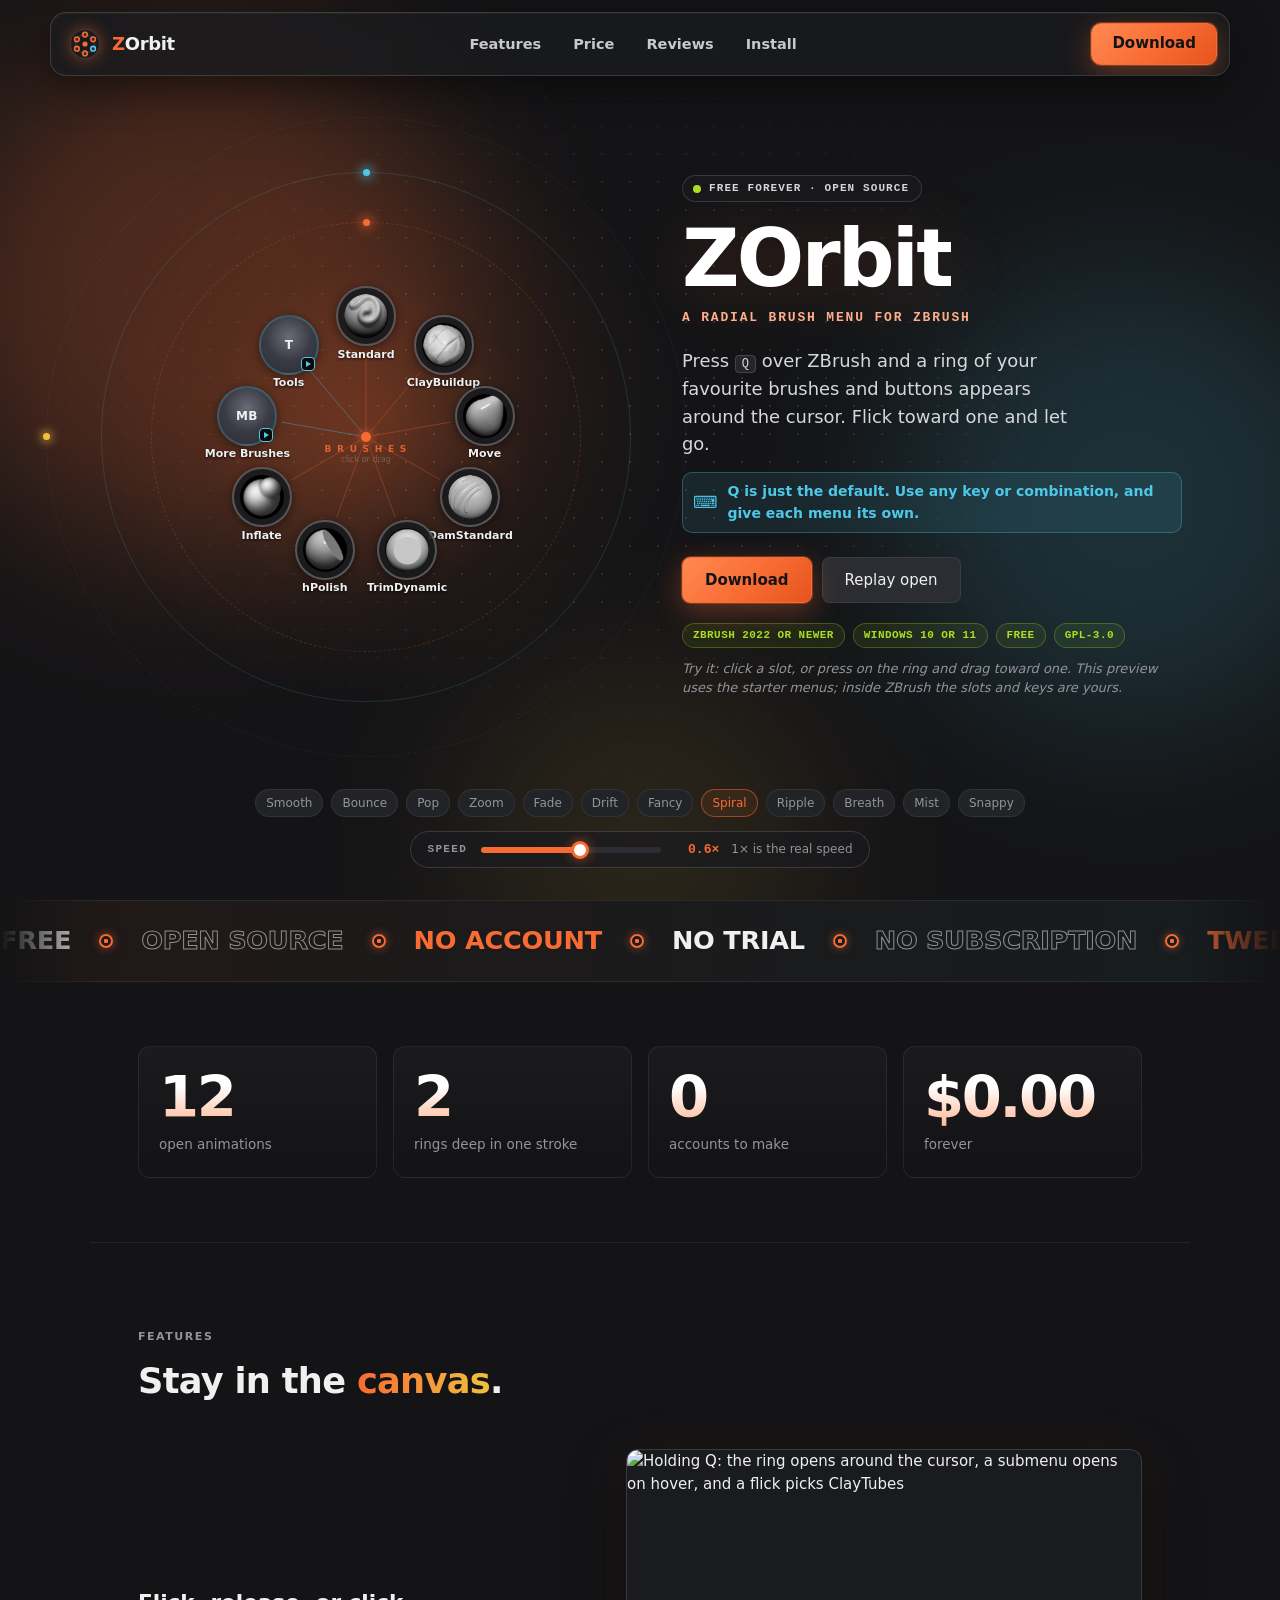
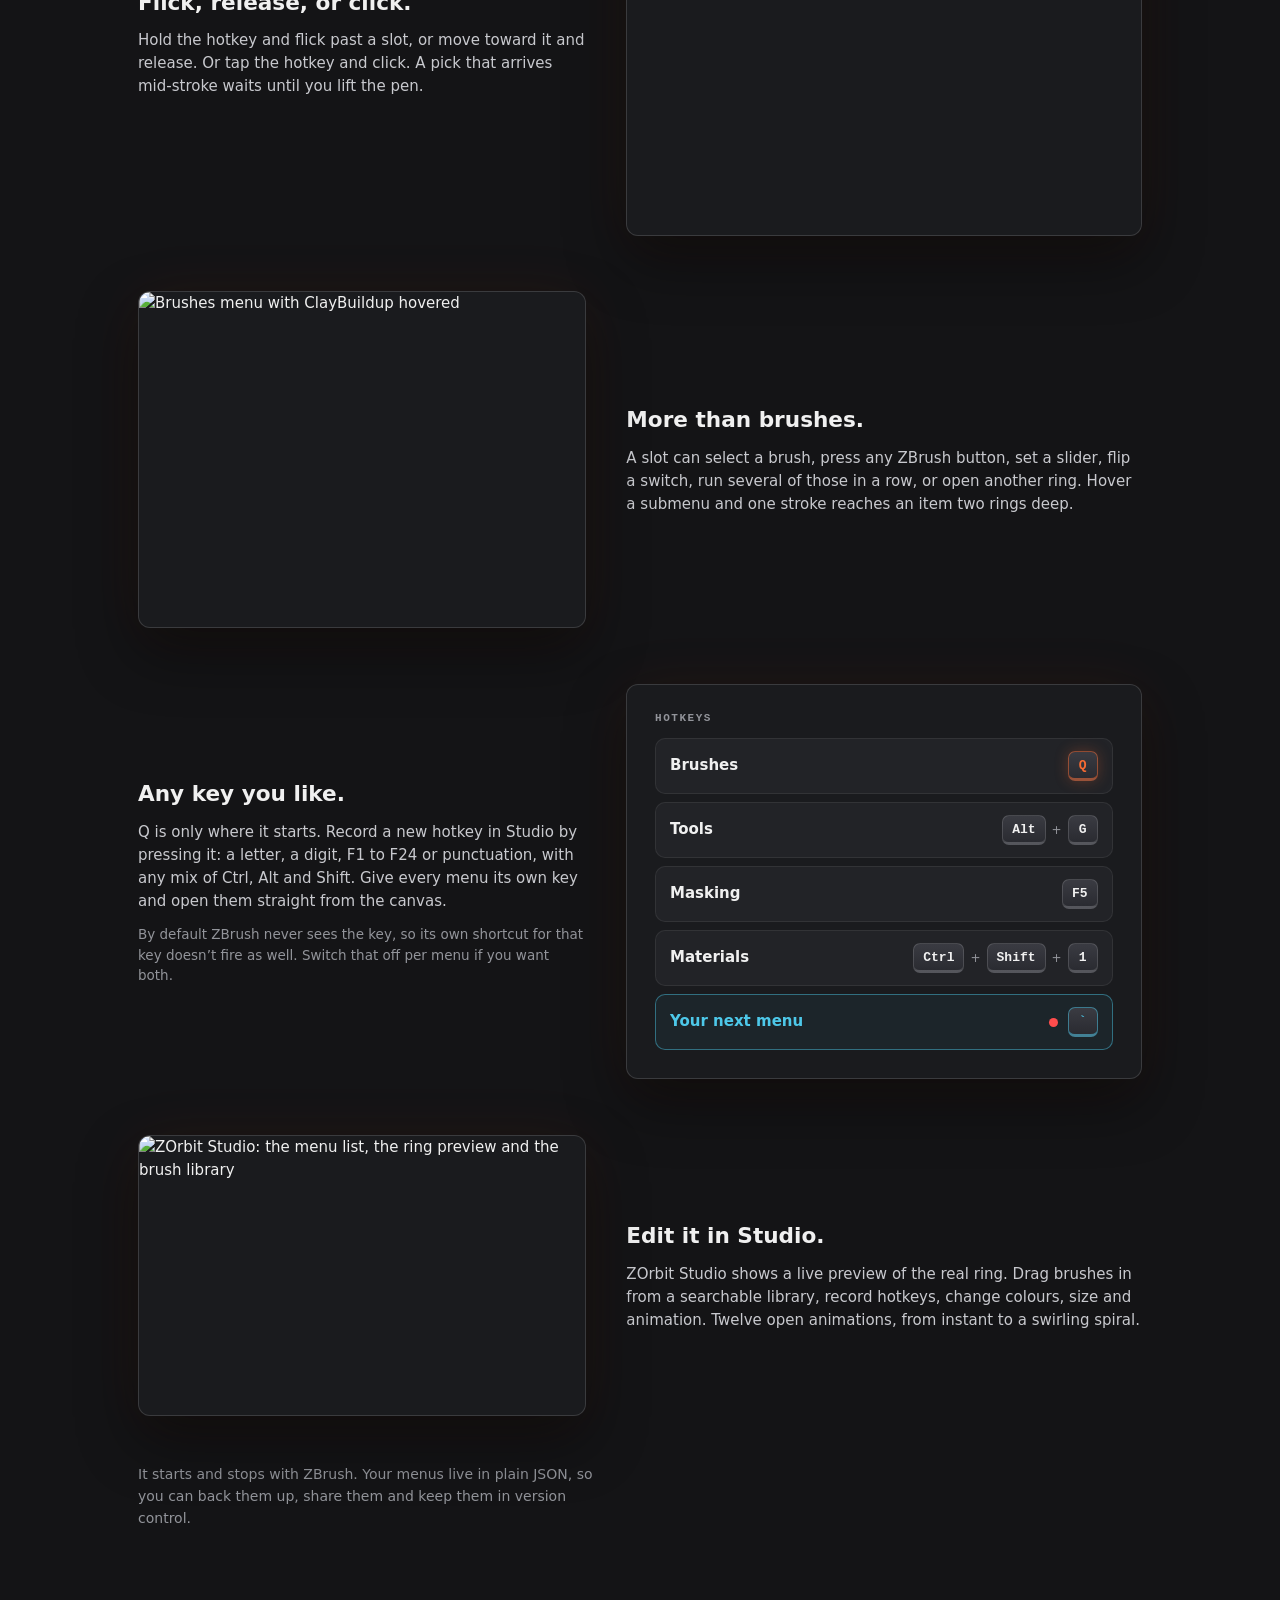
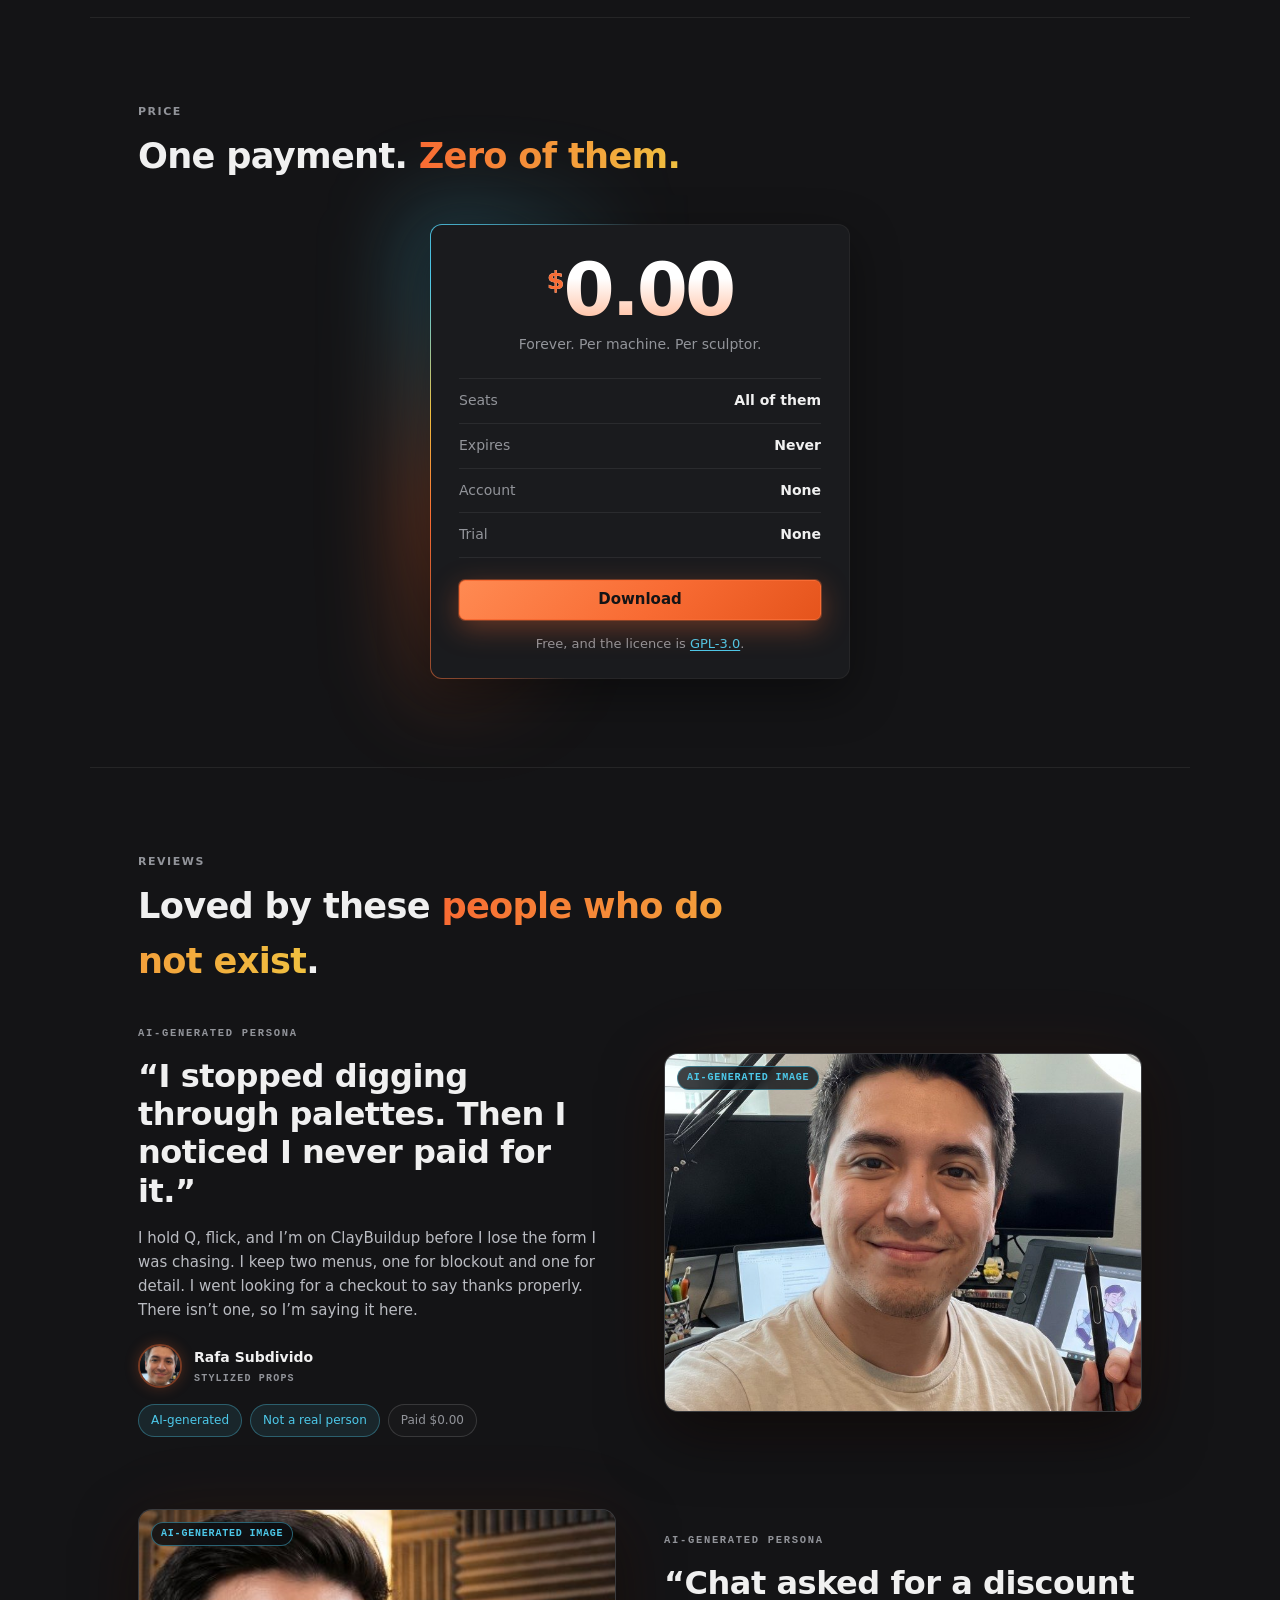
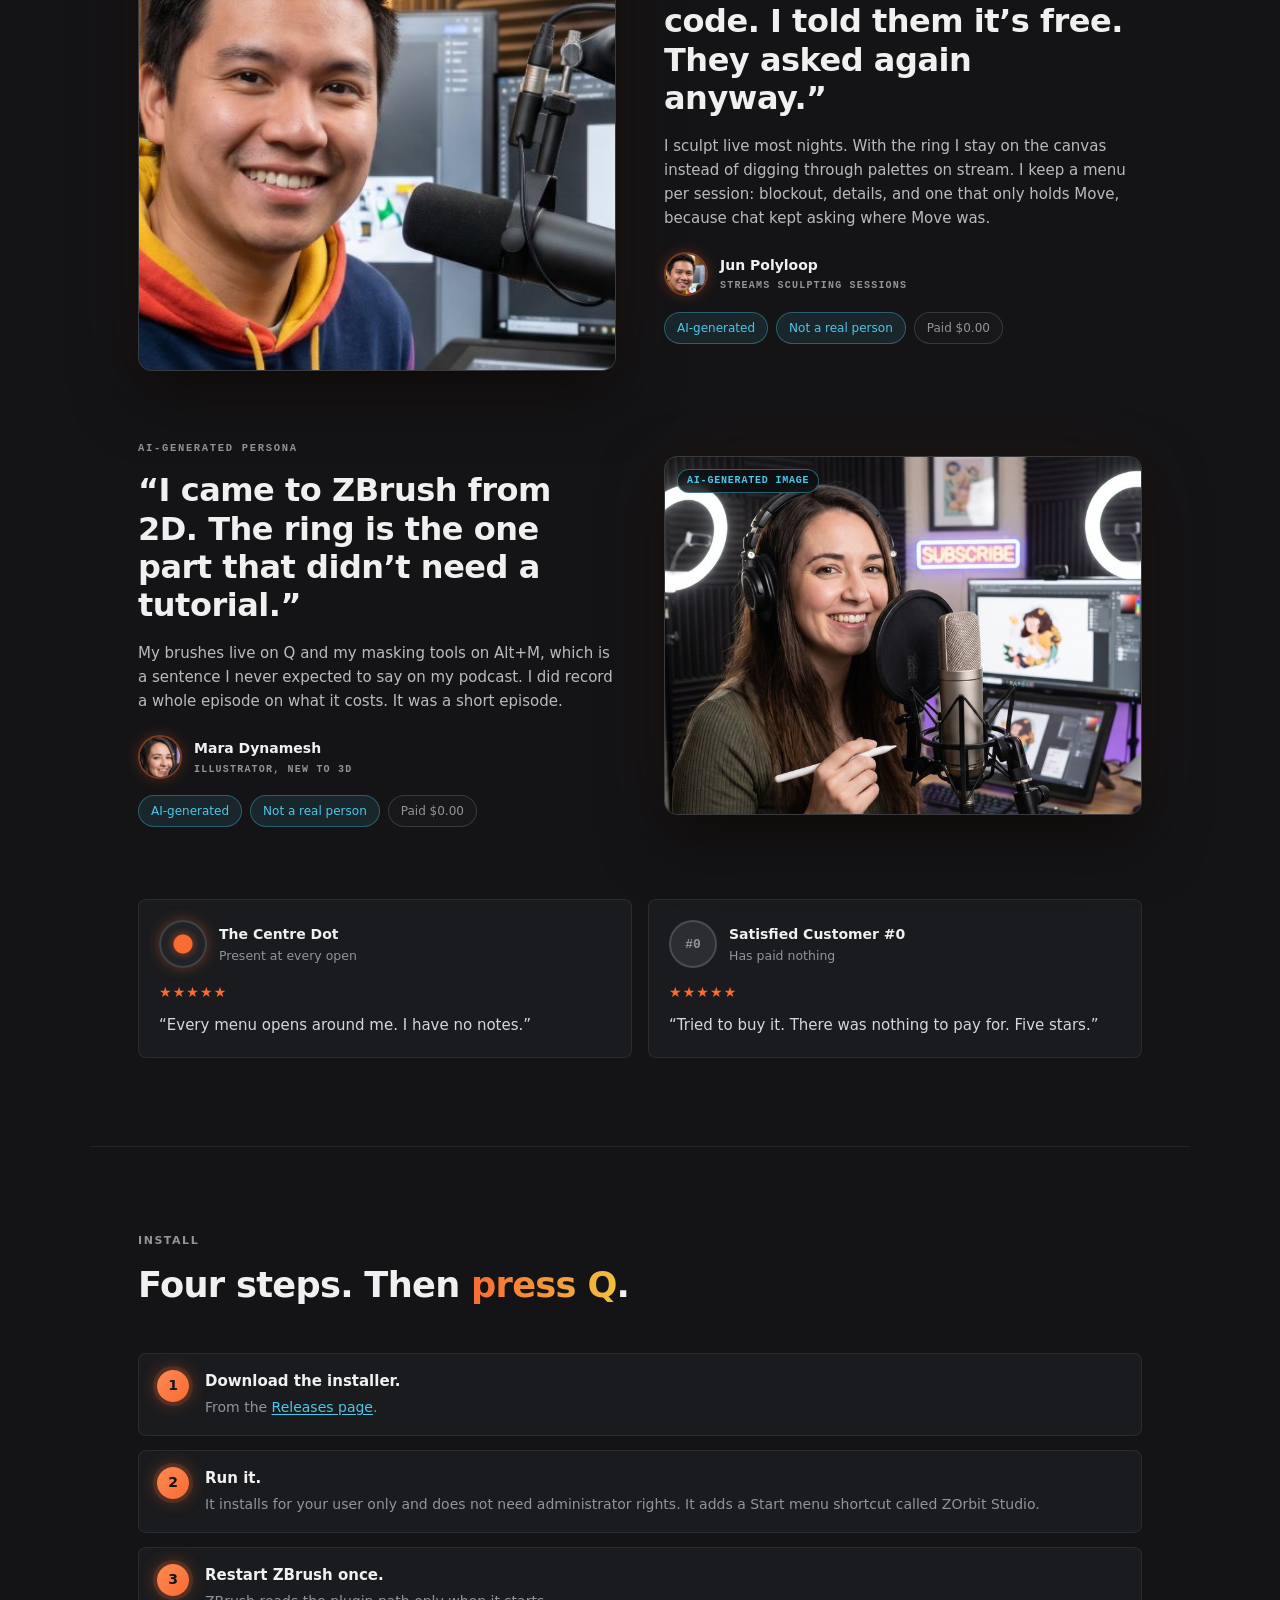
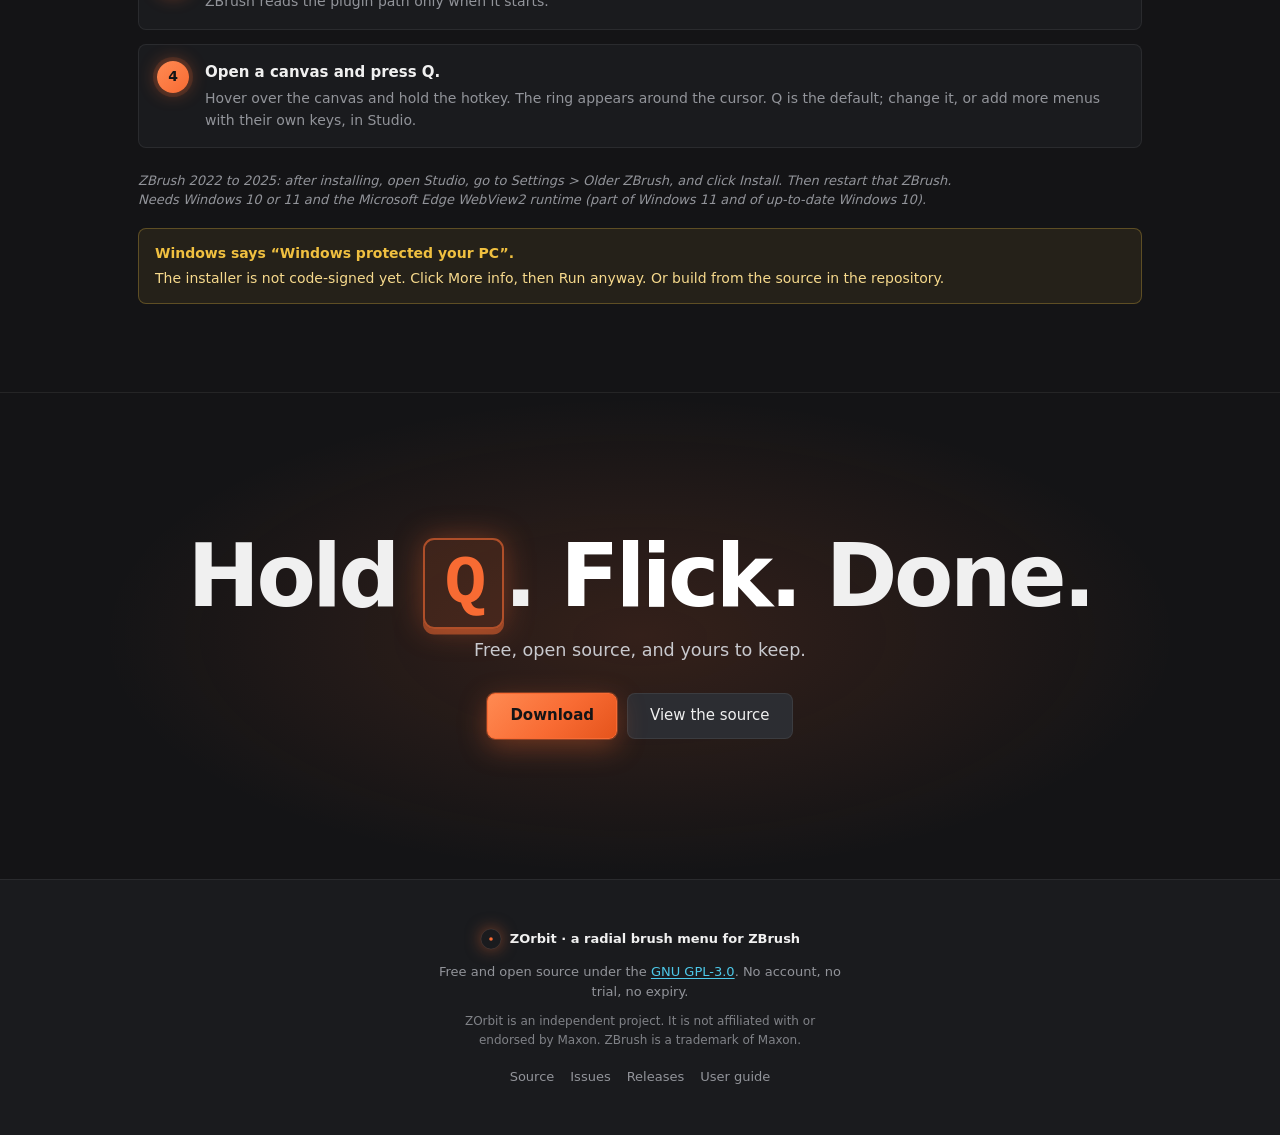
==== site/index.html @ 14ffd14d "Landing page for ZOrbit, deployed to GitHub Pages site/ is a single static page: a live ring demo po" ====
<!doctype html>
<html lang="en">
<head>
<meta charset="utf-8">
<meta name="viewport" content="width=device-width, initial-scale=1">
<title>ZOrbit — a radial brush menu for ZBrush, free and open source</title>
<meta name="description" content="Press Q over ZBrush and a ring of your favourite brushes appears around the cursor. Free, open source (GPL-3.0), for Windows.">
<meta name="theme-color" content="#141416">
<meta property="og:title" content="ZOrbit — a radial brush menu for ZBrush">
<meta property="og:description" content="Press Q over ZBrush and a ring of your favourite brushes appears around the cursor. Free, open source (GPL-3.0).">
<meta property="og:type" content="website">
<meta property="og:url" content="https://combwizard.github.io/zorbit/">
<meta property="og:image" content="https://combwizard.github.io/zorbit/images/ring.png">
<meta name="twitter:card" content="summary_large_image">
<meta name="twitter:title" content="ZOrbit — a radial brush menu for ZBrush">
<meta name="twitter:description" content="Press Q over ZBrush and a ring of your favourite brushes appears around the cursor. Free, open source (GPL-3.0).">
<meta name="twitter:image" content="https://combwizard.github.io/zorbit/images/ring.png">
<link rel="icon" type="image/png" href="favicon.png">
<link rel="stylesheet" href="styles.css">
</head>
<body>
<a class="skip" href="#main">Skip to content</a>

<header class="top">
  <div class="top-inner">
  <a class="brand" href="#">
    <span class="logo" aria-hidden="true">
      <svg viewBox="0 0 32 32" width="32" height="32">
        <circle cx="16" cy="16" r="14.5" fill="#1a1b1e" stroke="rgba(255,255,255,.10)"/>
        <circle cx="16" cy="16" r="9.5" fill="none" stroke="rgba(248,107,51,.28)" stroke-width="1"/>
        <g fill="none" stroke-width="1.6">
          <circle cx="16" cy="6.6" r="2.3" stroke="#f86b33"/><circle cx="24.1" cy="11.3" r="2.3" stroke="#f86b33"/>
          <circle cx="24.1" cy="20.7" r="2.3" stroke="#4dc8e9"/><circle cx="16" cy="25.4" r="2.3" stroke="#f86b33"/>
          <circle cx="7.9" cy="20.7" r="2.3" stroke="#f86b33"/><circle cx="7.9" cy="11.3" r="2.3" stroke="#f86b33"/>
        </g>
        <circle cx="16" cy="16" r="2.6" fill="#f86b33"/>
      </svg>
    </span>
    <span class="wordmark"><span class="wordmark-z">Z</span>Orbit</span>
  </a>
  <nav class="nav" aria-label="Page">
    <a href="#features">Features</a>
    <a href="#price">Price</a>
    <a href="#reviews">Reviews</a>
    <a href="#install">Install</a>
  </nav>
  <a class="btn primary download" href="https://github.com/combwizard/zorbit/releases/latest">Download</a>
  <span class="progress" aria-hidden="true"></span>
  </div>
</header>

<main id="main">
  <section class="hero-wrap" id="hero">
    <div class="hero-bg" aria-hidden="true">
      <span class="orb orb-a"></span>
      <span class="orb orb-b"></span>
      <span class="orb orb-c"></span>
      <span class="hero-grid"></span>
      <span class="hero-spot"></span>
    </div>
    <div class="hero">
      <div class="hero-ring">
        <div class="orbits" aria-hidden="true">
          <span class="orbit o1"></span>
          <span class="orbit o2"></span>
          <span class="orbit o3"></span>
        </div>
        <div class="ring-mount" id="ringMount">
          <noscript>
            <img src="images/ring.png" alt="The Brushes radial menu with ClayBuildup hovered" width="550" height="550">
          </noscript>
        </div>
      </div>
      <div class="hero-copy">
        <p class="badge"><span class="badge-dot" aria-hidden="true"></span>Free forever · Open source</p>
        <h1><span class="shine">ZOrbit</span></h1>
        <p class="tagline">A radial brush menu for ZBrush</p>
        <p class="lede">Press <kbd>Q</kbd> over ZBrush and a ring of your favourite brushes and buttons appears around the cursor. Flick toward one and let go.</p>
        <p class="key-note"><span class="key-note-icon" aria-hidden="true">⌨</span>Q is just the default. Use any key or combination, and give each menu its own.</p>
        <div class="btn-row">
          <a class="btn primary download big" href="https://github.com/combwizard/zorbit/releases/latest">Download</a>
          <button class="btn big" type="button" id="replayBtn">Replay open</button>
        </div>
        <ul class="compat" aria-label="Compatibility">
          <li>ZBrush 2022 or newer</li>
          <li>Windows 10 or 11</li>
          <li>Free</li>
          <li>GPL-3.0</li>
        </ul>
        <p class="fhint">Try it: click a slot, or press on the ring and drag toward one. This preview uses the starter menus; inside ZBrush the slots and keys are yours.</p>
      </div>
      <div class="anim-panel">
        <div class="anim-row" id="animRow" aria-label="Open animations"></div>
        <label class="speed" for="speedRange">
          <span class="speed-l">Speed</span>
          <input type="range" id="speedRange" min="0.1" max="1" step="0.05" value="0.6" aria-describedby="speedNote">
          <output id="speedOut" for="speedRange">0.6×</output>
          <span class="speed-note" id="speedNote">1× is the real speed</span>
        </label>
      </div>
    </div>
  </section>

  <div class="marquee" aria-hidden="true">
    <div class="marquee-track">
      <span>Free</span><i></i><span>Open source</span><i></i><span>No account</span><i></i><span>No trial</span><i></i><span>No subscription</span><i></i><span>Twelve open animations</span><i></i><span>Submenus</span><i></i><span>Any hotkey</span><i></i><span>Flick to pick</span><i></i><span>Plain JSON menus</span><i></i><span>GPL-3.0</span><i></i>
      <span>Free</span><i></i><span>Open source</span><i></i><span>No account</span><i></i><span>No trial</span><i></i><span>No subscription</span><i></i><span>Twelve open animations</span><i></i><span>Submenus</span><i></i><span>Any hotkey</span><i></i><span>Flick to pick</span><i></i><span>Plain JSON menus</span><i></i><span>GPL-3.0</span><i></i>
    </div>
  </div>

  <section class="stats" aria-label="At a glance">
    <div class="stat"><span class="stat-n" data-count="12">12</span><span class="stat-l">open animations</span></div>
    <div class="stat"><span class="stat-n" data-count="2">2</span><span class="stat-l">rings deep in one stroke</span></div>
    <div class="stat"><span class="stat-n">0</span><span class="stat-l">accounts to make</span></div>
    <div class="stat"><span class="stat-n" data-count="0" data-from="99.99" data-prefix="$" data-decimals="2">$0.00</span><span class="stat-l">forever</span></div>
  </section>

  <section class="section" id="features">
    <header class="section-head">
      <p class="eyebrow">Features</p>
      <h2>Stay in the <span class="grad">canvas</span>.</h2>
    </header>

    <article class="feature">
      <div class="feature-copy">
        <h3>Flick, release, or click.</h3>
        <p>Hold the hotkey and flick past a slot, or move toward it and release. Or tap the hotkey and click. A pick that arrives mid-stroke waits until you lift the pen.</p>
      </div>
      <figure class="feature-media">
        <picture>
          <source srcset="images/ring.png" media="(prefers-reduced-motion: reduce)">
          <img src="images/open-animation.gif" alt="Holding Q: the ring opens around the cursor, a submenu opens on hover, and a flick picks ClayTubes" width="550" height="412" loading="lazy">
        </picture>
      </figure>
    </article>

    <article class="feature flip">
      <div class="feature-copy">
        <h3>More than brushes.</h3>
        <p>A slot can select a brush, press any ZBrush button, set a slider, flip a switch, run several of those in a row, or open another ring. Hover a submenu and one stroke reaches an item two rings deep.</p>
      </div>
      <figure class="feature-media">
        <img src="images/ring.png" alt="Brushes menu with ClayBuildup hovered" width="600" height="450" loading="lazy">
      </figure>
    </article>

    <article class="feature">
      <div class="feature-copy">
        <h3>Any key you like.</h3>
        <p>Q is only where it starts. Record a new hotkey in Studio by pressing it: a letter, a digit, F1 to F24 or punctuation, with any mix of Ctrl, Alt and Shift. Give every menu its own key and open them straight from the canvas.</p>
        <p class="feature-sub">By default ZBrush never sees the key, so its own shortcut for that key doesn’t fire as well. Switch that off per menu if you want both.</p>
      </div>
      <figure class="feature-media keys-media" aria-hidden="true">
        <div class="keys-panel">
          <div class="keys-head">Hotkeys</div>
          <div class="keys-row default"><span class="keys-menu">Brushes</span><span class="keys"><kbd>Q</kbd></span></div>
          <div class="keys-row"><span class="keys-menu">Tools</span><span class="keys"><kbd>Alt</kbd><i>+</i><kbd>G</kbd></span></div>
          <div class="keys-row"><span class="keys-menu">Masking</span><span class="keys"><kbd>F5</kbd></span></div>
          <div class="keys-row"><span class="keys-menu">Materials</span><span class="keys"><kbd>Ctrl</kbd><i>+</i><kbd>Shift</kbd><i>+</i><kbd>1</kbd></span></div>
          <div class="keys-row rec">
            <span class="keys-menu">Your next menu</span>
            <span class="keys" id="keysRec" data-cycle="`|Alt+W|F9|Shift+Space|Ctrl+E"><span class="rec-dot"></span><kbd>`</kbd></span>
          </div>
        </div>
      </figure>
    </article>

    <article class="feature flip">
      <div class="feature-copy">
        <h3>Edit it in Studio.</h3>
        <p>ZOrbit Studio shows a live preview of the real ring. Drag brushes in from a searchable library, record hotkeys, change colours, size and animation. Twelve open animations, from instant to a swirling spiral.</p>
      </div>
      <figure class="feature-media">
        <img src="images/studio.png" alt="ZOrbit Studio: the menu list, the ring preview and the brush library" width="800" height="500" loading="lazy">
      </figure>
    </article>

    <p class="under-note">It starts and stops with ZBrush. Your menus live in plain JSON, so you can back them up, share them and keep them in version control.</p>
  </section>

  <section class="section" id="price">
    <header class="section-head">
      <p class="eyebrow">Price</p>
      <h2>One payment. <span class="grad">Zero of them.</span></h2>
    </header>
    <div class="price-card glow-card">
      <div class="price-amount"><span class="currency">$</span>0.00</div>
      <p class="price-sub">Forever. Per machine. Per sculptor.</p>
      <dl class="price-rows">
        <div><dt>Seats</dt><dd>All of them</dd></div>
        <div><dt>Expires</dt><dd>Never</dd></div>
        <div><dt>Account</dt><dd>None</dd></div>
        <div><dt>Trial</dt><dd>None</dd></div>
      </dl>
      <a class="btn primary download" href="https://github.com/combwizard/zorbit/releases/latest">Download</a>
      <p class="price-foot">Free, and the licence is <a href="https://github.com/combwizard/zorbit/blob/main/LICENSE">GPL-3.0</a>.</p>
    </div>
  </section>

  <section class="section" id="reviews">
    <header class="section-head">
      <p class="eyebrow">Reviews</p>
      <h2>Loved by these <span class="grad">people who do not exist</span>.</h2>
    </header>
    <article class="spotlight">
      <div class="spotlight-copy">
        <p class="spotlight-eyebrow">AI-generated persona</p>
        <blockquote>
          <p class="pull">“I stopped digging through palettes. Then I noticed I never paid for it.”</p>
          <p class="pull-long">I hold Q, flick, and I’m on ClayBuildup before I lose the form I was chasing. I keep two menus, one for blockout and one for detail. I went looking for a checkout to say thanks properly. There isn’t one, so I’m saying it here.</p>
        </blockquote>
        <div class="spotlight-who">
          <img class="spotlight-face" src="personas/persona-1.jpg" alt="" width="48" height="48" loading="lazy">
          <div>
            <p class="review-name">Rafa Subdivido</p>
            <p class="spotlight-role">Stylized props</p>
          </div>
        </div>
        <ul class="chips" aria-label="About this reviewer">
          <li>AI-generated</li>
          <li>Not a real person</li>
          <li>Paid $0.00</li>
        </ul>
      </div>
      <figure class="spotlight-media">
        <img src="personas/persona-1-wide.jpg" alt="AI-generated image of a fictional artist at his desk, holding up a pen" width="760" height="570" loading="lazy">
        <span class="media-tag">AI-generated image</span>
      </figure>
    </article>

    <article class="spotlight flip">
      <div class="spotlight-copy">
        <p class="spotlight-eyebrow">AI-generated persona</p>
        <blockquote>
          <p class="pull">“Chat asked for a discount code. I told them it’s free. They asked again anyway.”</p>
          <p class="pull-long">I sculpt live most nights. With the ring I stay on the canvas instead of digging through palettes on stream. I keep a menu per session: blockout, details, and one that only holds Move, because chat kept asking where Move was.</p>
        </blockquote>
        <div class="spotlight-who">
          <img class="spotlight-face" src="personas/persona-2.jpg" alt="" width="48" height="48" loading="lazy">
          <div>
            <p class="review-name">Jun Polyloop</p>
            <p class="spotlight-role">Streams sculpting sessions</p>
          </div>
        </div>
        <ul class="chips" aria-label="About this reviewer">
          <li>AI-generated</li>
          <li>Not a real person</li>
          <li>Paid $0.00</li>
        </ul>
      </div>
      <figure class="spotlight-media">
        <img src="personas/persona-2-wide.jpg" alt="AI-generated image of a fictional streamer smiling beside a microphone" width="438" height="548" loading="lazy">
        <span class="media-tag">AI-generated image</span>
      </figure>
    </article>

    <article class="spotlight">
      <div class="spotlight-copy">
        <p class="spotlight-eyebrow">AI-generated persona</p>
        <blockquote>
          <p class="pull">“I came to ZBrush from 2D. The ring is the one part that didn’t need a tutorial.”</p>
          <p class="pull-long">My brushes live on Q and my masking tools on Alt+M, which is a sentence I never expected to say on my podcast. I did record a whole episode on what it costs. It was a short episode.</p>
        </blockquote>
        <div class="spotlight-who">
          <img class="spotlight-face" src="personas/persona-3.jpg" alt="" width="48" height="48" loading="lazy">
          <div>
            <p class="review-name">Mara Dynamesh</p>
            <p class="spotlight-role">Illustrator, new to 3D</p>
          </div>
        </div>
        <ul class="chips" aria-label="About this reviewer">
          <li>AI-generated</li>
          <li>Not a real person</li>
          <li>Paid $0.00</li>
        </ul>
      </div>
      <figure class="spotlight-media">
        <img src="personas/persona-3-wide.jpg" alt="AI-generated image of a fictional illustrator with headphones, smiling at a studio microphone and holding a stylus" width="760" height="570" loading="lazy">
        <span class="media-tag">AI-generated image</span>
      </figure>
    </article>

    <div class="reviews">
      <figure class="review">
        <div class="review-who">
          <span class="review-face review-dot" aria-hidden="true"></span>
          <div>
            <p class="review-name">The Centre Dot</p>
            <p class="review-role">Present at every open</p>
          </div>
        </div>
        <p class="stars" aria-label="Five out of five stars">★★★★★</p>
        <blockquote><p>“Every menu opens around me. I have no notes.”</p></blockquote>
      </figure>
      <figure class="review">
        <div class="review-who">
          <span class="review-face review-zero" aria-hidden="true">#0</span>
          <div>
            <p class="review-name">Satisfied Customer #0</p>
            <p class="review-role">Has paid nothing</p>
          </div>
        </div>
        <p class="stars" aria-label="Five out of five stars">★★★★★</p>
        <blockquote><p>“Tried to buy it. There was nothing to pay for. Five stars.”</p></blockquote>
      </figure>
    </div>
  </section>

  <section class="section" id="install">
    <header class="section-head">
      <p class="eyebrow">Install</p>
      <h2>Four steps. Then <span class="grad">press Q</span>.</h2>
    </header>
    <ol class="steps">
      <li>
        <span class="step-n">1</span>
        <div>
          <h3>Download the installer.</h3>
          <p>From the <a class="download" href="https://github.com/combwizard/zorbit/releases/latest">Releases page</a>.</p>
        </div>
      </li>
      <li>
        <span class="step-n">2</span>
        <div>
          <h3>Run it.</h3>
          <p>It installs for your user only and does not need administrator rights. It adds a Start menu shortcut called ZOrbit Studio.</p>
        </div>
      </li>
      <li>
        <span class="step-n">3</span>
        <div>
          <h3>Restart ZBrush once.</h3>
          <p>ZBrush reads the plugin path only when it starts.</p>
        </div>
      </li>
      <li>
        <span class="step-n">4</span>
        <div>
          <h3>Open a canvas and press Q.</h3>
          <p>Hover over the canvas and hold the hotkey. The ring appears around the cursor. Q is the default; change it, or add more menus with their own keys, in Studio.</p>
        </div>
      </li>
    </ol>
    <p class="fhint">ZBrush 2022 to 2025: after installing, open Studio, go to Settings &gt; Older ZBrush, and click Install. Then restart that ZBrush.</p>
    <p class="fhint">Needs Windows 10 or 11 and the Microsoft Edge WebView2 runtime (part of Windows 11 and of up-to-date Windows 10).</p>
    <div class="note">
      <strong>Windows says “Windows protected your PC”.</strong>
      The installer is not code-signed yet. Click More info, then Run anyway. Or build from the source in the repository.
    </div>
  </section>

  <section class="cta" aria-labelledby="ctaTitle">
    <div class="cta-rings" aria-hidden="true"><span></span><span></span><span></span><span></span></div>
    <h2 id="ctaTitle">Hold <kbd>Q</kbd>. <span class="shine">Flick.</span> Done.</h2>
    <p>Free, open source, and yours to keep.</p>
    <div class="btn-row">
      <a class="btn primary download big" href="https://github.com/combwizard/zorbit/releases/latest">Download</a>
      <a class="btn big" href="https://github.com/combwizard/zorbit">View the source</a>
    </div>
  </section>
</main>

<footer class="foot">
  <div class="foot-brand">
    <span class="logo" aria-hidden="true">
      <svg viewBox="0 0 32 32" width="22" height="22">
        <circle cx="16" cy="16" r="14.5" fill="#1a1b1e" stroke="rgba(255,255,255,.10)"/>
        <circle cx="16" cy="16" r="2.6" fill="#f86b33"/>
      </svg>
    </span>
    <span>ZOrbit · a radial brush menu for ZBrush</span>
  </div>
  <p>Free and open source under the <a href="https://github.com/combwizard/zorbit/blob/main/LICENSE">GNU GPL-3.0</a>. No account, no trial, no expiry.</p>
  <p class="disclaimer">ZOrbit is an independent project. It is not affiliated with or endorsed by Maxon. ZBrush is a trademark of Maxon.</p>
  <nav class="foot-links" aria-label="Links">
    <a href="https://github.com/combwizard/zorbit">Source</a>
    <a href="https://github.com/combwizard/zorbit/issues">Issues</a>
    <a href="https://github.com/combwizard/zorbit/releases">Releases</a>
    <a href="https://github.com/combwizard/zorbit/blob/main/docs/user-guide.md">User guide</a>
  </nav>
</footer>

<div id="toasts" aria-live="polite"></div>

<script src="ring.js"></script>
<script src="site.js"></script>
</body>
</html>
---- site/styles.css ----
/* ZOrbit landing page. Studio tokens; product-page layout. */
:root {
  --bg0: #141416;
  --bg1: #1a1b1e;
  --bg2: #222327;
  --bg3: #2c2d32;
  --line: rgba(255, 255, 255, .07);
  --line2: rgba(255, 255, 255, .14);
  --text: #f0f0f0;
  --sub: #92949a;
  --accent: #f86b33;
  --cyan: #4dc8e9;
  --lime: #a8df23;
  --amber: #f0c040;
  --accent-wash: rgba(248, 107, 51, .09);
  --accent-glow: rgba(248, 107, 51, .35);
  --cyan-wash: rgba(77, 200, 233, .1);
  --radius: 8px;
  --font: "Segoe UI Variable", "Segoe UI", system-ui, sans-serif;
  --mono: "Cascadia Mono", Consolas, "Courier New", monospace;
  --ease: cubic-bezier(.2, .8, .2, 1);
  --pop: cubic-bezier(.34, 1.4, .64, 1);
  color-scheme: dark;
}

*, *::before, *::after { box-sizing: border-box; }
[hidden] { display: none !important; }
html { scroll-behavior: smooth; }
@media (prefers-reduced-motion: reduce) {
  html { scroll-behavior: auto; }
}
body {
  margin: 0;
  background: var(--bg0);
  color: var(--text);
  font: 15px/1.55 var(--font);
  -webkit-font-smoothing: antialiased;
}
img { max-width: 100%; height: auto; display: block; }
a { color: var(--cyan); text-underline-offset: 2px; }
a:hover { color: #8fe0f5; }
h1, h2, h3, p { margin: 0; }
button { font: inherit; color: inherit; cursor: pointer; }
kbd {
  font: 500 12px var(--mono);
  padding: 1px 6px;
  border-radius: 4px;
  background: rgba(255, 255, 255, .08);
  border: 1px solid var(--line2);
}
:focus-visible { outline: 2px solid var(--accent); outline-offset: 2px; }

.skip {
  position: absolute; left: -9999px; top: 8px; z-index: 100;
  padding: 8px 14px; background: var(--accent); color: var(--bg0); border-radius: 6px; font-weight: 600;
}
.skip:focus { left: 8px; }

::-webkit-scrollbar { width: 10px; height: 10px; }
::-webkit-scrollbar-track { background: transparent; }
::-webkit-scrollbar-thumb {
  background: rgba(248, 107, 51, .35); border-radius: 99px;
  border: 3px solid transparent; background-clip: padding-box;
}
::-webkit-scrollbar-thumb:hover { background: var(--accent); border-width: 2px; background-clip: padding-box; }

/* ------------------------------------------------------------ buttons */
.btn {
  display: inline-flex; align-items: center; justify-content: center; gap: 7px;
  height: 36px; padding: 0 16px; border-radius: 6px;
  background: var(--bg3); border: 1px solid var(--line); color: var(--text);
  font-weight: 500; white-space: nowrap; text-decoration: none;
  transition: border-color .12s, color .12s, background .12s, filter .12s, transform .12s, box-shadow .12s;
}
.btn:hover { border-color: rgba(248, 107, 51, .5); color: var(--accent); }
.btn:active { transform: translateY(1px); }
.btn.primary {
  position: relative; overflow: hidden; isolation: isolate;
  background: linear-gradient(135deg, #ff8a52 0%, var(--accent) 55%, #e5541c 100%);
  border-color: var(--accent);
  color: var(--bg0); font-weight: 700;
  box-shadow: 0 0 0 1px rgba(248, 107, 51, .35), 0 8px 28px rgba(248, 107, 51, .35);
}
.btn.primary::after {
  content: ""; position: absolute; inset: -2px; z-index: -1; pointer-events: none;
  background: linear-gradient(105deg, transparent 30%, rgba(255, 255, 255, .55) 50%, transparent 70%);
  transform: translateX(-120%);
  transition: transform .7s var(--ease);
}
.btn.primary:hover {
  color: var(--bg0); border-color: #ff9a6a;
  box-shadow: 0 0 0 1px rgba(248, 107, 51, .6), 0 10px 40px rgba(248, 107, 51, .55);
  transform: translateY(-1px);
}
.btn.primary:hover::after { transform: translateX(120%); }
.btn.big { height: 46px; padding: 0 22px; font-size: 15px; border-radius: 8px; }
.btn-row { display: flex; align-items: center; gap: 10px; flex-wrap: wrap; }

.grad {
  background: linear-gradient(90deg, var(--accent), var(--amber));
  -webkit-background-clip: text; background-clip: text; color: transparent;
}
.shine {
  background: linear-gradient(100deg, #fff 0%, #fff 38%, #ffb08a 46%, var(--accent) 50%, var(--cyan) 56%, #fff 64%, #fff 100%);
  background-size: 300% 100%; background-position: 100% 0;
  -webkit-background-clip: text; background-clip: text; color: transparent;
  animation: shine 7s var(--ease) infinite;
}
@keyframes shine {
  0%, 15% { background-position: 100% 0; }
  60%, 100% { background-position: 0 0; }
}

/* ------------------------------------------------------------ top bar */
.top {
  position: sticky; top: 0; z-index: 50;
  height: 76px; margin-bottom: -76px;
  padding: 12px 24px 0;
  pointer-events: none;
}
[id] { scroll-margin-top: 92px; }
.top-inner {
  position: relative; overflow: hidden;
  max-width: 1180px; margin: 0 auto;
  display: flex; align-items: center; gap: 20px;
  height: 64px; padding: 0 12px 0 18px;
  background: rgba(26, 27, 30, .82); backdrop-filter: blur(14px) saturate(1.3);
  border: 1px solid var(--line2); border-radius: 16px;
  box-shadow: 0 12px 40px rgba(0, 0, 0, .45), inset 0 1px 0 rgba(255, 255, 255, .05);
  pointer-events: auto;
}
.brand {
  display: flex; align-items: center; gap: 11px;
  color: var(--text); text-decoration: none; font-weight: 800; font-size: 18px;
}
.brand:hover { color: var(--text); }
.logo { display: grid; place-items: center; filter: drop-shadow(0 0 8px rgba(248, 107, 51, .5)); }
.wordmark { letter-spacing: -.02em; }
.wordmark-z { color: var(--accent); }
.nav { display: flex; gap: 4px; margin: 0 auto; }
.nav a {
  color: #c8c9ce; text-decoration: none; font-size: 14.5px; font-weight: 700;
  padding: 8px 14px; border-radius: 10px;
  transition: color .12s, background .12s;
}
.nav a:hover { color: var(--text); background: rgba(255, 255, 255, .07); }
.top .download { height: 42px; padding: 0 20px; font-size: 15px; border-radius: 10px; }
.progress {
  position: absolute; left: 0; right: 0; bottom: 0; height: 2px;
  background: linear-gradient(90deg, var(--accent), var(--amber), var(--cyan));
  transform: scaleX(var(--p, 0)); transform-origin: 0 50%;
  box-shadow: 0 0 10px rgba(248, 107, 51, .6);
}

/* ------------------------------------------------------------ hero */
.hero-wrap { position: relative; overflow: hidden; isolation: isolate; }
.hero-bg { position: absolute; inset: 0; z-index: -1; pointer-events: none; }
.orb {
  position: absolute; border-radius: 50%; filter: blur(80px); opacity: .55;
  animation: drift 22s ease-in-out infinite alternate;
}
.orb-a { width: 520px; height: 520px; left: max(-6%, calc(50% - 700px)); top: 4%; background: rgba(248, 107, 51, .45); }
.orb-b { width: 460px; height: 460px; right: max(-8%, calc(50% - 720px)); top: 30%; background: rgba(77, 200, 233, .28); animation-duration: 28s; animation-delay: -8s; }
.orb-c { width: 360px; height: 360px; left: calc(50% - 180px); bottom: -14%; background: rgba(240, 192, 64, .18); animation-duration: 34s; animation-delay: -15s; }
@keyframes drift {
  0% { transform: translate(0, 0) scale(1); }
  50% { transform: translate(60px, -40px) scale(1.12); }
  100% { transform: translate(-40px, 50px) scale(.94); }
}
.hero-grid {
  position: absolute; inset: 0;
  background-image: radial-gradient(rgba(255, 255, 255, .12) 1px, transparent 1.2px);
  background-size: 28px 28px;
  -webkit-mask-image: radial-gradient(ellipse 800px 60% at 45% 45%, #000 20%, transparent 75%);
  mask-image: radial-gradient(ellipse 800px 60% at 45% 45%, #000 20%, transparent 75%);
}
.hero-spot {
  position: absolute; inset: 0;
  background: radial-gradient(420px circle at var(--mx, 30%) var(--my, 45%), rgba(248, 107, 51, .12), transparent 70%);
}
.hero {
  position: relative;
  min-height: 100vh;
  display: grid;
  grid-template-columns: minmax(280px, 1fr) minmax(280px, 500px);
  grid-template-rows: 1fr auto;
  gap: 32px 48px;
  align-items: center;
  padding: 116px 48px 32px;
  max-width: 1180px;
  margin: 0 auto;
}
.hero-ring {
  grid-row: 1; grid-column: 1;
  display: grid; place-items: center;
  min-height: 480px; position: relative;
}
.ring-mount {
  position: relative; z-index: 1;
  width: 100%; height: 480px;
  display: grid; place-items: center;
}
.orbits { position: absolute; inset: 0; display: grid; place-items: center; pointer-events: none; }
.orbit {
  position: absolute; border-radius: 50%;
  border: 1px dashed rgba(248, 107, 51, .22);
  animation: spin 60s linear infinite;
}
.orbit::before {
  content: ""; position: absolute; left: 50%; top: -4px;
  width: 7px; height: 7px; margin-left: -3.5px; border-radius: 50%;
  background: var(--accent); box-shadow: 0 0 12px 2px rgba(248, 107, 51, .8);
}
.o1 { width: min(430px, 88vw); height: min(430px, 88vw); }
.o2 {
  width: min(530px, 104vw); height: min(530px, 104vw);
  border-color: rgba(77, 200, 233, .16); border-style: solid;
  animation-duration: 90s; animation-direction: reverse;
}
.o2::before { background: var(--cyan); box-shadow: 0 0 12px 2px rgba(77, 200, 233, .8); }
.o3 {
  width: min(640px, 124vw); height: min(640px, 124vw);
  border-color: rgba(255, 255, 255, .05);
  animation-duration: 140s;
}
.o3::before { background: var(--amber); box-shadow: 0 0 10px 2px rgba(240, 192, 64, .7); top: 50%; left: -4px; margin: -3.5px 0 0; }
@keyframes spin { to { transform: rotate(360deg); } }
.hero-ring::before {
  content: ""; position: absolute; width: 360px; height: 360px; border-radius: 50%;
  background: radial-gradient(circle, rgba(248, 107, 51, .16), transparent 65%);
  pointer-events: none;
}
.hero-copy { grid-row: 1; grid-column: 2; }
.anim-row {
  grid-row: 2; grid-column: 1 / -1;
  display: flex; flex-wrap: wrap; gap: 8px; justify-content: center;
  padding-top: 8px;
}
.eyebrow {
  font: 700 11px/1 var(--font); letter-spacing: .14em; text-transform: uppercase;
  color: var(--sub); margin-bottom: 12px;
}
.badge {
  display: inline-flex; align-items: center; gap: 8px;
  font: 600 11px/1 var(--mono); letter-spacing: .1em; text-transform: uppercase;
  color: #d6d7db; padding: 7px 12px 7px 10px; margin-bottom: 18px;
  border: 1px solid var(--line2); border-radius: 99px;
  background: rgba(26, 27, 30, .7); backdrop-filter: blur(6px);
}
.badge-dot {
  width: 8px; height: 8px; border-radius: 50%; background: var(--lime);
  box-shadow: 0 0 0 0 rgba(168, 223, 35, .6);
  animation: pulse 2s ease-out infinite;
}
@keyframes pulse {
  0% { box-shadow: 0 0 0 0 rgba(168, 223, 35, .6); }
  100% { box-shadow: 0 0 0 10px rgba(168, 223, 35, 0); }
}
.hero h1 {
  font-size: clamp(2.8rem, 6.2vw, 5rem); font-weight: 800; letter-spacing: -.035em;
  line-height: .98; margin-bottom: 12px;
  filter: drop-shadow(0 6px 30px rgba(248, 107, 51, .18));
}
.tagline {
  font: 600 13px/1.3 var(--mono); letter-spacing: .14em; text-transform: uppercase;
  color: #ffb08a; margin-bottom: 20px;
}
.lede { color: #d6d7db; font-size: 1.12rem; margin-bottom: 14px; max-width: 36ch; }
.key-note {
  display: inline-flex; align-items: center; gap: 10px;
  color: var(--cyan); font-size: 14px; font-weight: 600;
  padding: 8px 14px 8px 10px; margin-bottom: 24px;
  background: var(--cyan-wash); border: 1px solid rgba(77, 200, 233, .3); border-radius: 10px;
}
.key-note-icon { font-size: 17px; line-height: 1; }
.compat {
  list-style: none; padding: 0; margin: 20px 0 12px;
  display: flex; flex-wrap: wrap; gap: 8px;
}
.compat li {
  font: 600 11px/1 var(--mono); letter-spacing: .04em; text-transform: uppercase;
  color: var(--lime); background: rgba(168, 223, 35, .08);
  border: 1px solid rgba(168, 223, 35, .28); border-radius: 99px;
  padding: 6px 10px;
}
.fhint { font-size: 13px; color: var(--sub); font-style: italic; line-height: 1.45; }
.anim-panel {
  grid-row: 2; grid-column: 1 / -1;
  display: flex; flex-direction: column; align-items: center; gap: 14px;
}
.anim-panel .anim-row { grid-row: auto; grid-column: auto; padding-top: 0; }
.speed {
  display: flex; align-items: center; gap: 12px; flex-wrap: wrap; justify-content: center;
  padding: 8px 16px; border-radius: 99px;
  background: rgba(26, 27, 30, .7); border: 1px solid var(--line2);
  backdrop-filter: blur(6px);
}
.speed-l { font: 700 11px/1 var(--mono); letter-spacing: .12em; text-transform: uppercase; color: var(--sub); }
.speed input[type="range"] {
  -webkit-appearance: none; appearance: none;
  width: 180px; height: 6px; border-radius: 99px; cursor: pointer;
  background: linear-gradient(90deg, var(--accent) 0 var(--fill, 55%), var(--bg3) var(--fill, 55%) 100%);
}
.speed input[type="range"]::-webkit-slider-thumb {
  -webkit-appearance: none; appearance: none;
  width: 18px; height: 18px; border-radius: 50%;
  background: #fff; border: 3px solid var(--accent);
  box-shadow: 0 0 12px rgba(248, 107, 51, .6);
}
.speed input[type="range"]::-moz-range-thumb {
  width: 14px; height: 14px; border-radius: 50%;
  background: #fff; border: 3px solid var(--accent);
  box-shadow: 0 0 12px rgba(248, 107, 51, .6);
}
.speed output {
  min-width: 3.4em; text-align: right;
  font: 700 13px/1 var(--mono); color: var(--accent);
}
.speed-note { font-size: 12px; color: var(--sub); }
.anim-chip {
  height: 28px; padding: 0 10px; border-radius: 99px;
  background: var(--bg2); border: 1px solid var(--line); color: var(--sub);
  font-size: 12px; font-weight: 500; text-transform: capitalize;
  transition: border-color .12s, color .12s, background .12s;
}
.anim-chip:hover { color: var(--text); border-color: var(--line2); }
.anim-chip.on {
  color: var(--accent); border-color: rgba(248, 107, 51, .5);
  background: var(--accent-wash);
}

/* ------------------------------------------------------------ ring */
.ring {
  position: relative;
  width: var(--ring-size, 420px);
  height: var(--ring-size, 420px);
  touch-action: none;
  user-select: none;
}
.ring-static {
  position: absolute; inset: 0; width: 100%; height: 100%;
  pointer-events: none; opacity: 0; transition: opacity .1s linear;
}
.ring-static.show { opacity: 1; }
.ring-halo {
  position: absolute; left: 50%; top: 50%;
  width: 240px; height: 240px; margin: -120px 0 0 -120px;
  border-radius: 50%; pointer-events: none;
  background: radial-gradient(circle, rgba(248, 107, 51, .22) 0%, rgba(248, 107, 51, .08) 40%, transparent 70%);
  filter: blur(18px);
  transform: scale(0);
  opacity: 0;
}
.ring-ripples {
  position: absolute; inset: 0; pointer-events: none;
}
.ring-ripple {
  position: absolute; left: 50%; top: 50%;
  border: 1.5px solid rgba(248, 107, 51, .9);
  border-radius: 50%;
  transform: translate(-50%, -50%) scale(0.1);
  opacity: 0;
}
.ring-dot {
  position: absolute; left: 50%; top: 50%;
  width: 10px; height: 10px; margin: -5px 0 0 -5px;
  border-radius: 50%; background: var(--accent);
  box-shadow: 0 0 10px rgba(248, 107, 51, .9);
  transform: scale(0);
  pointer-events: none;
}
.ring-slot {
  position: absolute; left: 50%; top: 50%;
  width: var(--slot, 72px); height: var(--slot, 72px);
  margin: calc(var(--slot, 72px) / -2) 0 0 calc(var(--slot, 72px) / -2);
  border: 0; padding: 0; background: transparent;
  transform-origin: center center;
  will-change: transform, opacity, filter;
}
.ring-disc {
  width: 100%; height: 100%; border-radius: 50%;
  display: grid; place-items: center;
  background: radial-gradient(circle at 50% 36%, #6a6b78 0%, #3a3b44 50%, #2a2b32 100%);
  border: 2px solid rgba(240, 240, 240, .28);
  color: #f0f0f0;
  font: 700 12px/1 var(--font);
  letter-spacing: .02em;
  box-shadow: 0 2px 10px rgba(0, 0, 0, .45);
  transition: border-color .12s, box-shadow .12s, background .12s;
  position: relative;
}
.ring-disc.has-icon { background: rgba(26, 27, 30, .92); }
.ring-disc img {
  width: 78%; height: 78%; border-radius: 50%; object-fit: cover;
  pointer-events: none; -webkit-user-drag: none; user-select: none;
}
.ring-slot.is-menu .ring-disc { border-color: rgba(77, 200, 233, .25); }
.ring-slot.hov .ring-disc {
  border-color: var(--accent);
  box-shadow: 0 0 0 3px rgba(248, 107, 51, .2), 0 0 18px rgba(248, 107, 51, .45);
}
.ring-slot.is-menu.hov .ring-disc {
  border-color: var(--cyan);
  box-shadow: 0 0 0 3px rgba(77, 200, 233, .2), 0 0 18px rgba(77, 200, 233, .45);
}
.ring-badge {
  position: absolute; right: 2px; bottom: 2px;
  width: 14px; height: 14px; border-radius: 4px;
  background: rgba(0, 0, 0, .85); border: 1px solid var(--cyan);
  display: grid; place-items: center;
}
.ring-badge::after {
  content: "";
  width: 0; height: 0;
  border-style: solid;
  border-width: 3px 0 3px 5px;
  border-color: transparent transparent transparent var(--cyan);
  margin-left: 1px;
}
.ring-label {
  position: absolute; left: 50%; top: 50%;
  transform: translate(-50%, 0);
  font: 600 11px/1.2 var(--font);
  color: var(--text);
  text-shadow: 0 1px 3px rgba(0, 0, 0, .85);
  white-space: nowrap; pointer-events: none;
  max-width: calc(var(--slot, 72px) * 1.9);
  overflow: hidden; text-overflow: ellipsis;
}
.ring-slot.hov .ring-label { color: var(--accent); }
.ring-slot.is-menu.hov .ring-label { color: var(--cyan); }
.ring-slot:focus-visible .ring-disc {
  outline: 2px solid var(--accent); outline-offset: 3px;
}

/* ------------------------------------------------------------ marquee */
.marquee {
  overflow: hidden; padding: 20px 0;
  border-top: 1px solid var(--line); border-bottom: 1px solid var(--line);
  background: linear-gradient(90deg, rgba(248, 107, 51, .06), rgba(77, 200, 233, .05));
  -webkit-mask-image: linear-gradient(90deg, transparent, #000 8%, #000 92%, transparent);
  mask-image: linear-gradient(90deg, transparent, #000 8%, #000 92%, transparent);
}
.marquee-track {
  display: flex; align-items: center; gap: 28px; width: max-content;
  animation: marquee 48s linear infinite;
}
.marquee:hover .marquee-track { animation-play-state: paused; }
.marquee span {
  font-size: clamp(1.1rem, 2.2vw, 1.6rem); font-weight: 800; letter-spacing: -.01em;
  text-transform: uppercase; white-space: nowrap; color: var(--text);
}
.marquee span:nth-of-type(3n+2) { color: transparent; -webkit-text-stroke: 1px rgba(240, 240, 240, .55); }
.marquee span:nth-of-type(3n) { color: var(--accent); }
.marquee i {
  flex: none; width: 14px; height: 14px; border-radius: 50%;
  border: 2px solid var(--accent);
  background: radial-gradient(circle, var(--accent) 0 2px, transparent 2.5px);
  box-shadow: 0 0 10px rgba(248, 107, 51, .5);
}
@keyframes marquee { to { transform: translateX(-50%); } }

/* ------------------------------------------------------------ stats */
.stats {
  display: grid; grid-template-columns: repeat(4, 1fr); gap: 16px;
  max-width: 1100px; margin: 0 auto; padding: 64px 48px;
}
.stat {
  position: relative; padding: 22px 20px; border-radius: 12px;
  background: linear-gradient(180deg, rgba(255, 255, 255, .03), transparent);
  border: 1px solid var(--line);
  transition: border-color .2s, transform .2s var(--ease);
}
.stat:hover { border-color: rgba(248, 107, 51, .35); transform: translateY(-3px); }
.stat-n {
  display: block; font-size: clamp(2.4rem, 4.6vw, 3.6rem); font-weight: 800;
  letter-spacing: -.04em; line-height: 1;
  font-variant-numeric: tabular-nums;
  background: linear-gradient(180deg, #fff 30%, #ffb896);
  -webkit-background-clip: text; background-clip: text; color: transparent;
}
.stat-l { display: block; margin-top: 8px; color: var(--sub); font-size: 13.5px; }

/* ------------------------------------------------------------ sections */
.section {
  padding: 88px 48px;
  max-width: 1100px;
  margin: 0 auto;
  border-top: 1px solid var(--line);
}
.section-head { margin-bottom: 40px; max-width: 40rem; }
.section-head h2 {
  font-size: clamp(1.6rem, 3vw, 2.2rem); font-weight: 800; letter-spacing: -.02em;
  margin-top: 8px;
}
.feature {
  display: grid; grid-template-columns: 1fr 1.15fr; gap: 40px; align-items: center;
  margin-bottom: 56px;
}
.feature.flip .feature-copy { order: 2; }
.feature.flip .feature-media { order: 1; }
.feature-copy h3 {
  font-size: 1.35rem; font-weight: 700; margin-bottom: 10px;
}
.feature-copy p { color: #c8c9ce; }
.feature-copy .feature-sub { color: var(--sub); font-size: 13.5px; margin-top: 10px; }

.keys-media { padding: 28px; background: radial-gradient(circle at 70% 20%, rgba(77, 200, 233, .08), transparent 60%), var(--bg1); }
.keys-panel { display: grid; gap: 8px; }
.keys-head {
  font: 700 11px/1 var(--mono); letter-spacing: .14em; text-transform: uppercase;
  color: var(--sub); margin-bottom: 6px;
}
.keys-row {
  display: flex; align-items: center; justify-content: space-between; gap: 12px;
  padding: 12px 14px; border-radius: 10px;
  background: var(--bg2); border: 1px solid var(--line);
}
.keys-menu { font-weight: 600; color: var(--text); }
.keys { display: inline-flex; align-items: center; gap: 6px; min-height: 30px; }
.keys i { font-style: normal; color: var(--sub); font-size: 12px; }
.keys kbd {
  min-width: 30px; height: 30px; padding: 0 9px;
  display: inline-grid; place-items: center;
  font: 700 13px/1 var(--mono); color: var(--text);
  background: linear-gradient(180deg, #3a3b42, #2a2b31);
  border: 1px solid rgba(255, 255, 255, .14); border-bottom-width: 3px; border-radius: 7px;
}
.keys-row.default kbd {
  color: var(--accent); border-color: rgba(248, 107, 51, .5);
  box-shadow: 0 0 14px rgba(248, 107, 51, .25);
}
.keys-row.rec { border-color: rgba(77, 200, 233, .45); background: rgba(77, 200, 233, .06); }
.keys-row.rec .keys-menu { color: var(--cyan); }
.keys-row.rec kbd { color: var(--cyan); border-color: rgba(77, 200, 233, .5); }
.rec-dot {
  width: 9px; height: 9px; border-radius: 50%; background: #ff4d4d; margin-right: 4px;
  animation: blink 1.1s steps(2, start) infinite;
}
@keyframes blink { to { visibility: hidden; } }
.keys .pop { animation: keypop .28s var(--pop); }
@keyframes keypop { from { transform: scale(.6); opacity: 0; } to { transform: none; opacity: 1; } }
.feature-media {
  position: relative;
  margin: 0; border-radius: 12px; overflow: hidden;
  border: 1px solid var(--line2); background: var(--bg1);
  box-shadow: 0 24px 60px rgba(0, 0, 0, .45), 0 0 60px rgba(248, 107, 51, .07);
}
.feature-media img { width: 100%; }
.tilt {
  transform: perspective(900px) rotateX(var(--rx, 0deg)) rotateY(var(--ry, 0deg));
  transition: transform .5s var(--ease), box-shadow .3s, border-color .3s;
  will-change: transform;
}
.tilt.tilting { transition: transform .08s linear, box-shadow .3s, border-color .3s; }
.tilt:hover {
  border-color: rgba(248, 107, 51, .4);
  box-shadow: 0 30px 70px rgba(0, 0, 0, .5), 0 0 80px rgba(248, 107, 51, .18);
}
.tilt::after {
  content: ""; position: absolute; inset: 0; pointer-events: none;
  background: radial-gradient(500px circle at var(--gx, 50%) var(--gy, 0%), rgba(255, 255, 255, .12), transparent 45%);
  opacity: 0; transition: opacity .3s;
}
.tilt:hover::after { opacity: 1; }
.under-note {
  color: var(--sub); font-size: 14px; max-width: 52ch; margin-top: -8px;
}

/* ------------------------------------------------------------ price */
.price-card {
  max-width: 420px; margin: 0 auto;
  padding: 28px 28px 24px;
  background: var(--bg1); border: 1px solid var(--line2); border-radius: 12px;
  box-shadow: 0 16px 48px rgba(0, 0, 0, .4);
  text-align: center;
}
@property --a {
  syntax: "<angle>"; inherits: false; initial-value: 0deg;
}
.glow-card {
  position: relative;
  border: 1.5px solid transparent;
  background:
    linear-gradient(var(--bg1), var(--bg1)) padding-box,
    conic-gradient(from var(--a), rgba(255, 255, 255, .08) 0 55%, var(--accent) 70%, var(--amber) 78%, var(--cyan) 86%, rgba(255, 255, 255, .08) 100%) border-box;
  animation: orbit-a 6s linear infinite;
}
.glow-card::before {
  content: ""; position: absolute; inset: -30px; z-index: -1; border-radius: 40px;
  background: conic-gradient(from var(--a), transparent 0 55%, rgba(248, 107, 51, .35) 70%, rgba(77, 200, 233, .25) 86%, transparent 100%);
  filter: blur(40px);
  animation: orbit-a 6s linear infinite;
}
@keyframes orbit-a { to { --a: 360deg; } }
.price-amount {
  font-size: 4.6rem; font-weight: 800; letter-spacing: -.04em; line-height: 1;
  background: linear-gradient(180deg, #fff 35%, #ffb896);
  -webkit-background-clip: text; background-clip: text; color: transparent;
}
.price-amount .currency { font-size: 1.6rem; vertical-align: super; color: var(--accent); margin-right: 2px; }
.price-sub { color: var(--sub); margin: 8px 0 22px; font-size: 14px; }
.price-rows {
  display: grid; gap: 0; margin: 0 0 22px; text-align: left;
  border-top: 1px solid var(--line); border-bottom: 1px solid var(--line);
}
.price-rows > div {
  display: flex; justify-content: space-between; gap: 12px;
  padding: 11px 0; border-bottom: 1px solid var(--line); font-size: 14px;
}
.price-rows > div:last-child { border-bottom: 0; }
.price-rows dt { color: var(--sub); margin: 0; }
.price-rows dd { margin: 0; font-weight: 600; }
.price-card .btn { width: 100%; height: 40px; }
.price-foot { margin-top: 14px; color: var(--sub); font-size: 13px; }

/* ------------------------------------------------------------ reviews */
.reviews {
  display: grid; grid-template-columns: repeat(2, 1fr); gap: 16px;
}
.review {
  margin: 0; padding: 20px;
  background: var(--bg1); border: 1px solid var(--line); border-radius: var(--radius);
}
.review blockquote { margin: 0; }
.review blockquote p { color: #d6d7db; }
.review .stars { color: var(--accent); letter-spacing: .08em; margin-bottom: 10px; font-size: 14px; }
.review-who {
  display: flex; align-items: center; gap: 12px; flex-wrap: wrap;
  margin-bottom: 14px;
}
.review-face {
  flex: none; width: 48px; height: 48px; border-radius: 50%;
  object-fit: cover; border: 2px solid var(--line2);
  display: grid; place-items: center;
}
.review-dot {
  background: radial-gradient(circle, var(--accent) 0 9px, rgba(248, 107, 51, .25) 10px, var(--bg2) 16px);
  box-shadow: 0 0 14px rgba(248, 107, 51, .35);
}
.review-zero {
  background: var(--bg3); color: var(--sub);
  font: 700 13px var(--mono);
}
.review-name { font-weight: 700; color: var(--text); font-size: 14px; }
.review-role { color: var(--sub); font-size: 12.5px; }

.spotlight {
  display: grid; grid-template-columns: 1fr 1fr; gap: 48px; align-items: center;
  margin: 0 0 72px;
}
.spotlight.flip .spotlight-copy { order: 2; }
.spotlight.flip .spotlight-media { order: 1; }
.spotlight-eyebrow {
  font: 600 10.5px/1 var(--mono); letter-spacing: .16em; text-transform: uppercase;
  color: var(--sub); margin-bottom: 18px;
}
.spotlight blockquote { margin: 0; }
.pull {
  font-size: clamp(1.5rem, 2.6vw, 2rem); font-weight: 800; line-height: 1.2;
  letter-spacing: -.015em; color: var(--text); margin-bottom: 16px;
}
.pull-long { color: #b9bbc1; font-size: 15px; line-height: 1.6; }
.spotlight-who { display: flex; align-items: center; gap: 12px; margin: 22px 0 16px; }
.spotlight-face {
  width: 44px; height: 44px; border-radius: 50%; object-fit: cover;
  border: 2px solid rgba(248, 107, 51, .45);
  box-shadow: 0 0 14px rgba(248, 107, 51, .25);
}
.spotlight-role {
  font: 600 10px/1.3 var(--mono); letter-spacing: .12em; text-transform: uppercase;
  color: var(--sub); margin-top: 3px;
}
.chips { list-style: none; padding: 0; margin: 0; display: flex; flex-wrap: wrap; gap: 8px; }
.chips li {
  font-size: 12px; color: var(--sub);
  padding: 6px 12px; border: 1px solid var(--line2); border-radius: 99px;
  background: rgba(255, 255, 255, .02);
}
.chips li:first-child, .chips li:nth-child(2) {
  color: var(--cyan); border-color: rgba(77, 200, 233, .35); background: var(--cyan-wash);
}
.spotlight-media {
  position: relative; margin: 0; overflow: hidden;
  border-radius: 14px; border: 1px solid var(--line2); background: var(--bg1);
  box-shadow: 0 24px 60px rgba(0, 0, 0, .5), 0 0 80px rgba(248, 107, 51, .08);
}
.spotlight-media img { width: 100%; max-height: 460px; object-fit: cover; }
.media-tag {
  position: absolute; top: 12px; left: 12px;
  font: 600 10px/1 var(--mono); letter-spacing: .08em; text-transform: uppercase;
  color: var(--cyan); background: rgba(10, 12, 16, .78);
  border: 1px solid rgba(77, 200, 233, .45); border-radius: 99px;
  padding: 6px 9px; backdrop-filter: blur(6px);
}

/* ------------------------------------------------------------ install */
.steps {
  list-style: none; padding: 0; margin: 0 0 24px;
  display: grid; gap: 14px;
}
.steps li {
  display: flex; gap: 16px; align-items: flex-start;
  padding: 16px 18px; background: var(--bg1); border: 1px solid var(--line); border-radius: var(--radius);
  transition: border-color .2s, transform .2s var(--ease), box-shadow .2s;
}
.steps li:hover {
  border-color: rgba(248, 107, 51, .35); transform: translateX(4px);
  box-shadow: -4px 0 0 0 var(--accent), 0 10px 30px rgba(0, 0, 0, .3);
}
.step-n {
  flex: none; width: 32px; height: 32px; border-radius: 50%;
  display: grid; place-items: center;
  background: linear-gradient(135deg, #ff8a52, var(--accent));
  color: var(--bg0); font-weight: 800; font-size: 14px;
  box-shadow: 0 0 0 4px rgba(248, 107, 51, .14), 0 0 18px rgba(248, 107, 51, .45);
}
.steps h3 { font-size: 15px; font-weight: 700; margin-bottom: 4px; }
.steps p { color: var(--sub); font-size: 14px; }
.install .fhint { margin-bottom: 8px; }
.note {
  margin-top: 18px; padding: 14px 16px;
  background: rgba(240, 192, 64, .08); border: 1px solid rgba(240, 192, 64, .28);
  border-radius: var(--radius); color: #f6d98c; font-size: 14px; line-height: 1.5;
}
.note strong { color: var(--amber); display: block; margin-bottom: 4px; }

/* ------------------------------------------------------------ closing call to action */
.cta {
  position: relative; overflow: hidden; isolation: isolate;
  padding: 140px 24px; text-align: center;
  border-top: 1px solid var(--line);
  background: radial-gradient(ellipse 60% 70% at 50% 50%, rgba(248, 107, 51, .14), transparent 70%);
}
.cta h2 {
  font-size: clamp(2.4rem, 7vw, 5.4rem); font-weight: 800; letter-spacing: -.04em; line-height: 1;
  margin-bottom: 18px;
}
.cta h2 kbd {
  font: 800 .8em/1 var(--mono); padding: .06em .28em; border-radius: .16em;
  border: 2px solid rgba(248, 107, 51, .6); background: rgba(248, 107, 51, .12);
  color: var(--accent); vertical-align: .06em;
  box-shadow: 0 .08em 0 rgba(248, 107, 51, .5), 0 0 30px rgba(248, 107, 51, .35);
}
.cta p { color: #c8c9ce; font-size: 1.1rem; margin-bottom: 28px; }
.cta .btn-row { justify-content: center; }
.cta-rings { position: absolute; inset: 0; z-index: -1; display: grid; place-items: center; pointer-events: none; }
.cta-rings span {
  position: absolute; width: 160px; height: 160px; border-radius: 50%;
  border: 1.5px solid rgba(248, 107, 51, .5);
  animation: ripple 6s cubic-bezier(.22, 1, .36, 1) infinite;
  opacity: 0;
}
.cta-rings span:nth-child(2) { animation-delay: 1.5s; }
.cta-rings span:nth-child(3) { animation-delay: 3s; border-color: rgba(77, 200, 233, .45); }
.cta-rings span:nth-child(4) { animation-delay: 4.5s; }
@keyframes ripple {
  0% { transform: scale(.4); opacity: 0; }
  10% { opacity: 1; }
  100% { transform: scale(6); opacity: 0; }
}

.burst {
  position: fixed; z-index: 500; width: 8px; height: 8px; border-radius: 50%;
  pointer-events: none; margin: -4px 0 0 -4px;
}

/* ------------------------------------------------------------ footer */
.foot {
  padding: 48px; border-top: 1px solid var(--line);
  background: var(--bg1); color: var(--sub); font-size: 13px;
  text-align: center;
}
.foot-brand {
  display: inline-flex; align-items: center; gap: 8px;
  color: var(--text); font-weight: 700; margin-bottom: 12px;
}
.foot p { max-width: 52ch; margin: 0 auto 10px; }
.disclaimer { font-size: 12px; opacity: .85; }
.foot-links {
  display: flex; flex-wrap: wrap; gap: 16px; justify-content: center;
  margin-top: 18px;
}
.foot-links a { color: var(--sub); text-decoration: none; }
.foot-links a:hover { color: var(--accent); }

/* ------------------------------------------------------------ toasts */
#toasts {
  position: fixed; right: 16px; bottom: 16px; z-index: 400;
  display: flex; flex-direction: column; gap: 8px; align-items: flex-end;
  pointer-events: none;
}
.toast {
  pointer-events: auto; display: flex; align-items: center; gap: 14px;
  max-width: 420px; padding: 10px 14px;
  background: var(--bg3); border: 1px solid var(--accent); border-radius: 8px;
  box-shadow: 0 8px 24px rgba(0, 0, 0, .5);
  opacity: 0; transform: translateY(8px);
  transition: opacity .2s, transform .2s var(--ease);
  font-size: 12.5px;
}
.toast.in { opacity: 1; transform: none; }

/* ------------------------------------------------------------ reveal */
.reveal {
  opacity: 0; transform: translateY(28px); filter: blur(6px);
  transition: opacity .7s var(--ease), transform .7s var(--ease), filter .7s var(--ease);
  transition-delay: var(--d, 0ms);
}
.reveal.in { opacity: 1; transform: none; filter: none; }
@media (prefers-reduced-motion: reduce) {
  .reveal { opacity: 1; transform: none; filter: none; transition: none; }
  .orb, .orbit, .shine, .badge-dot, .marquee-track, .glow-card, .glow-card::before, .cta-rings span { animation: none; }
  .marquee-track { flex-wrap: wrap; justify-content: center; width: auto; padding: 0 24px; }
  .marquee-track > :nth-child(n + 23) { display: none; }
  .rec-dot { animation: none; }
  .cta-rings span:first-child { opacity: .5; transform: scale(2); }
  .shine { background-position: 100% 0; }
  .btn.primary::after { display: none; }
}

/* ------------------------------------------------------------ responsive */
@media (max-width: 900px) {
  .hero {
    grid-template-columns: 1fr;
    grid-template-rows: auto auto auto;
    padding: 92px 20px 24px;
    min-height: unset;
  }
  .hero-ring { grid-row: 1; grid-column: 1; min-height: 380px; }
  .ring-mount { height: 380px; }
  .stats { grid-template-columns: repeat(2, 1fr); padding: 40px 20px; }
  .cta { padding: 96px 20px; }
  .orb { filter: blur(60px); }
  .hero-copy { grid-row: 2; grid-column: 1; text-align: center; }
  .hero-copy .lede { margin-left: auto; margin-right: auto; }
  .hero-copy .btn-row { justify-content: center; }
  .compat { justify-content: center; }
  .anim-panel { grid-row: 3; }
  .feature, .feature.flip { grid-template-columns: 1fr; gap: 18px; }
  .feature.flip .feature-copy, .feature.flip .feature-media { order: unset; }
  .reviews { grid-template-columns: 1fr; }
  .spotlight, .spotlight.flip { grid-template-columns: 1fr; gap: 24px; margin-bottom: 56px; }
  .spotlight .spotlight-media, .spotlight.flip .spotlight-media { order: -1; }
  .spotlight.flip .spotlight-copy { order: 0; }
  .section { padding: 56px 20px; }
  .nav { display: none; }
  .top { height: 68px; margin-bottom: -68px; padding: 8px 10px 0; }
  .top-inner { height: 60px; padding: 0 8px 0 14px; }
  .top .download { margin-left: auto; height: 40px; padding: 0 16px; font-size: 14px; }
  .brand { font-size: 16px; }
  .foot { padding: 36px 20px; }
}

@media (max-width: 420px) {
  .hero-ring { min-height: 320px; }
  .ring-mount { height: 320px; }
  .price-card { padding: 22px 18px; }
}
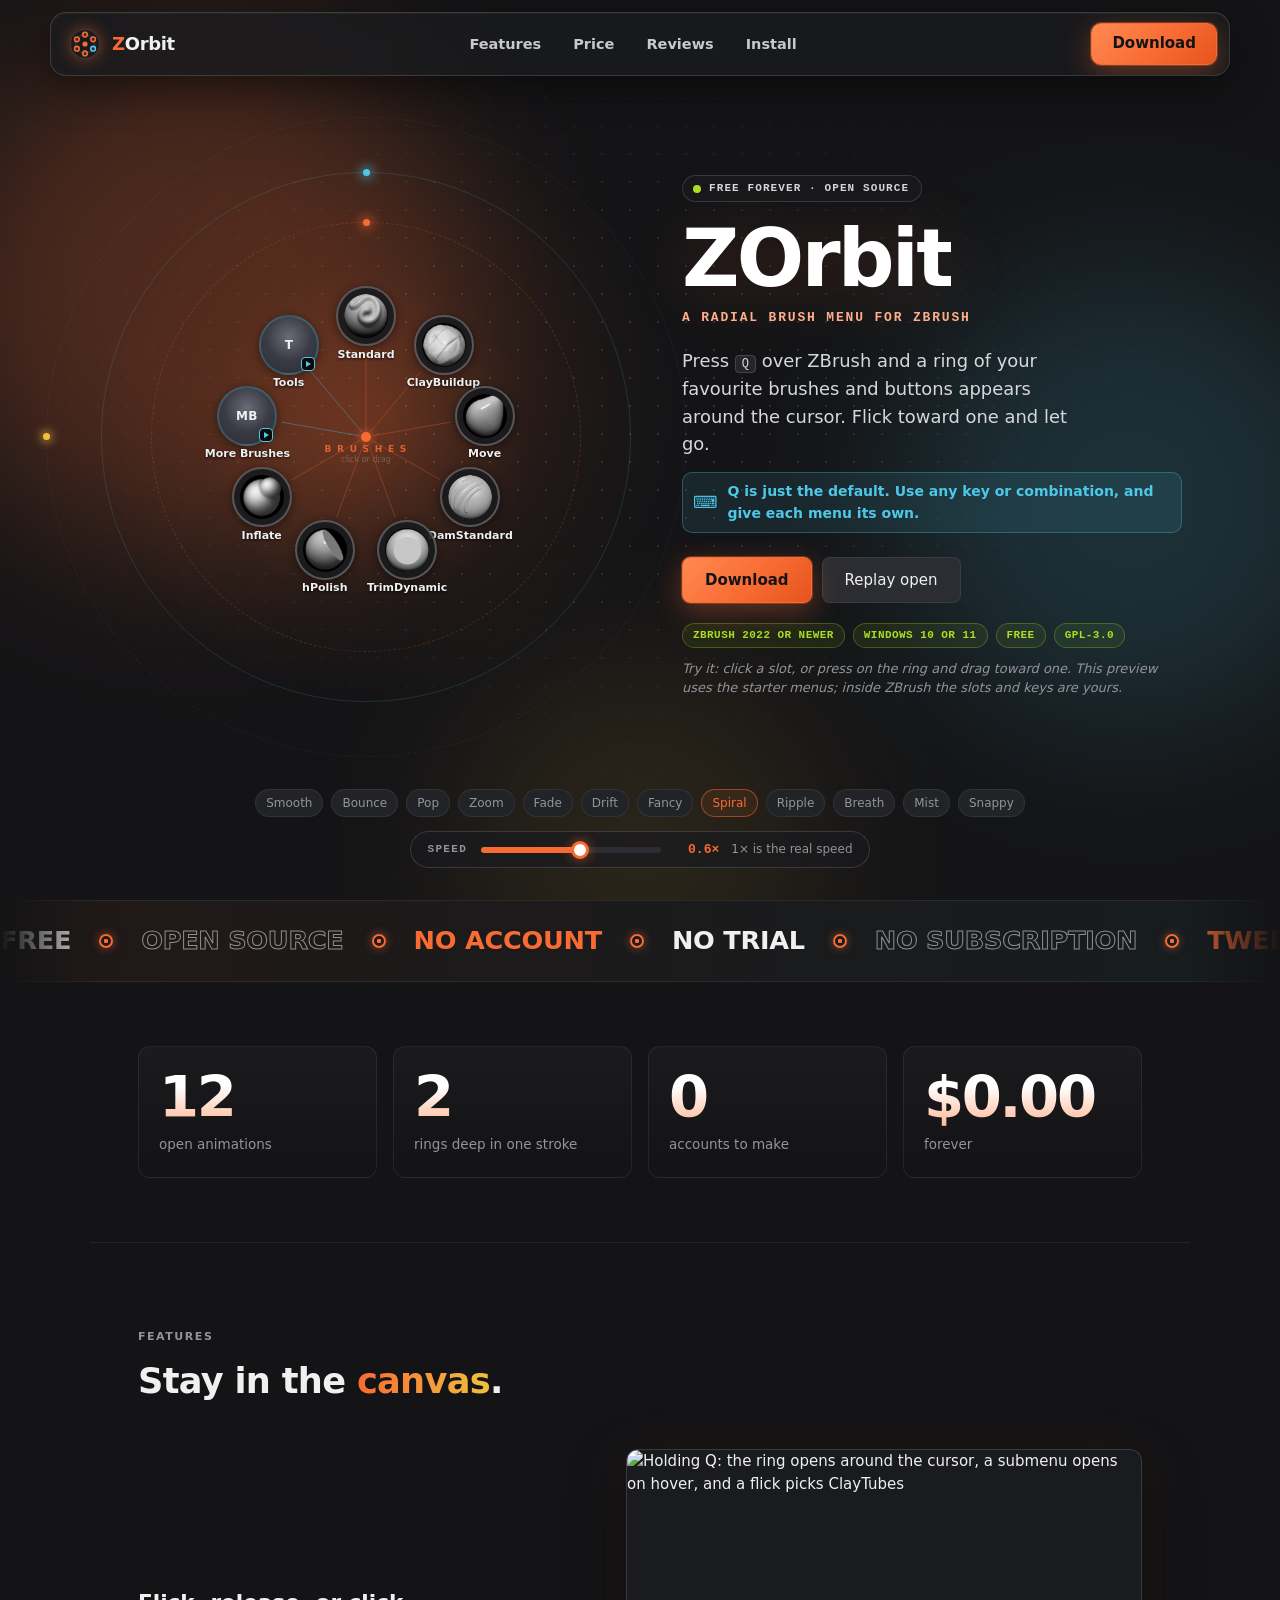
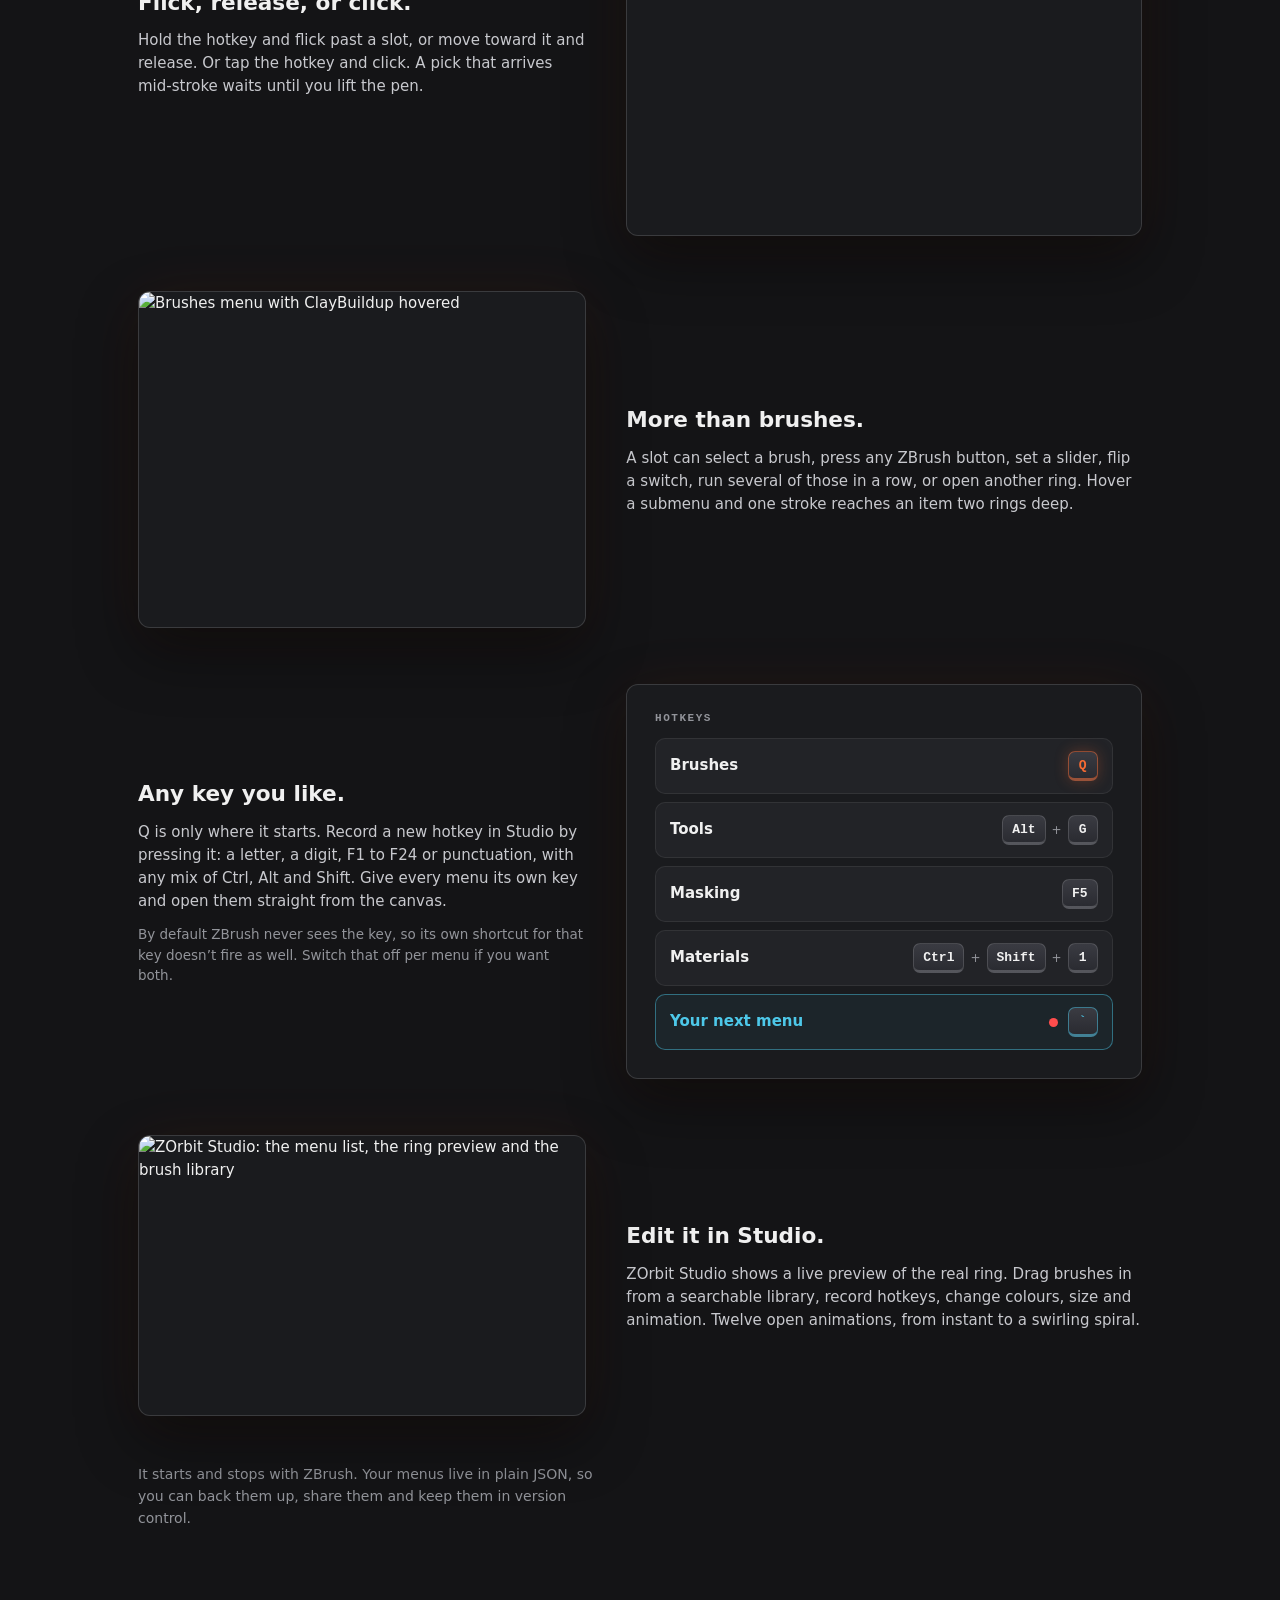
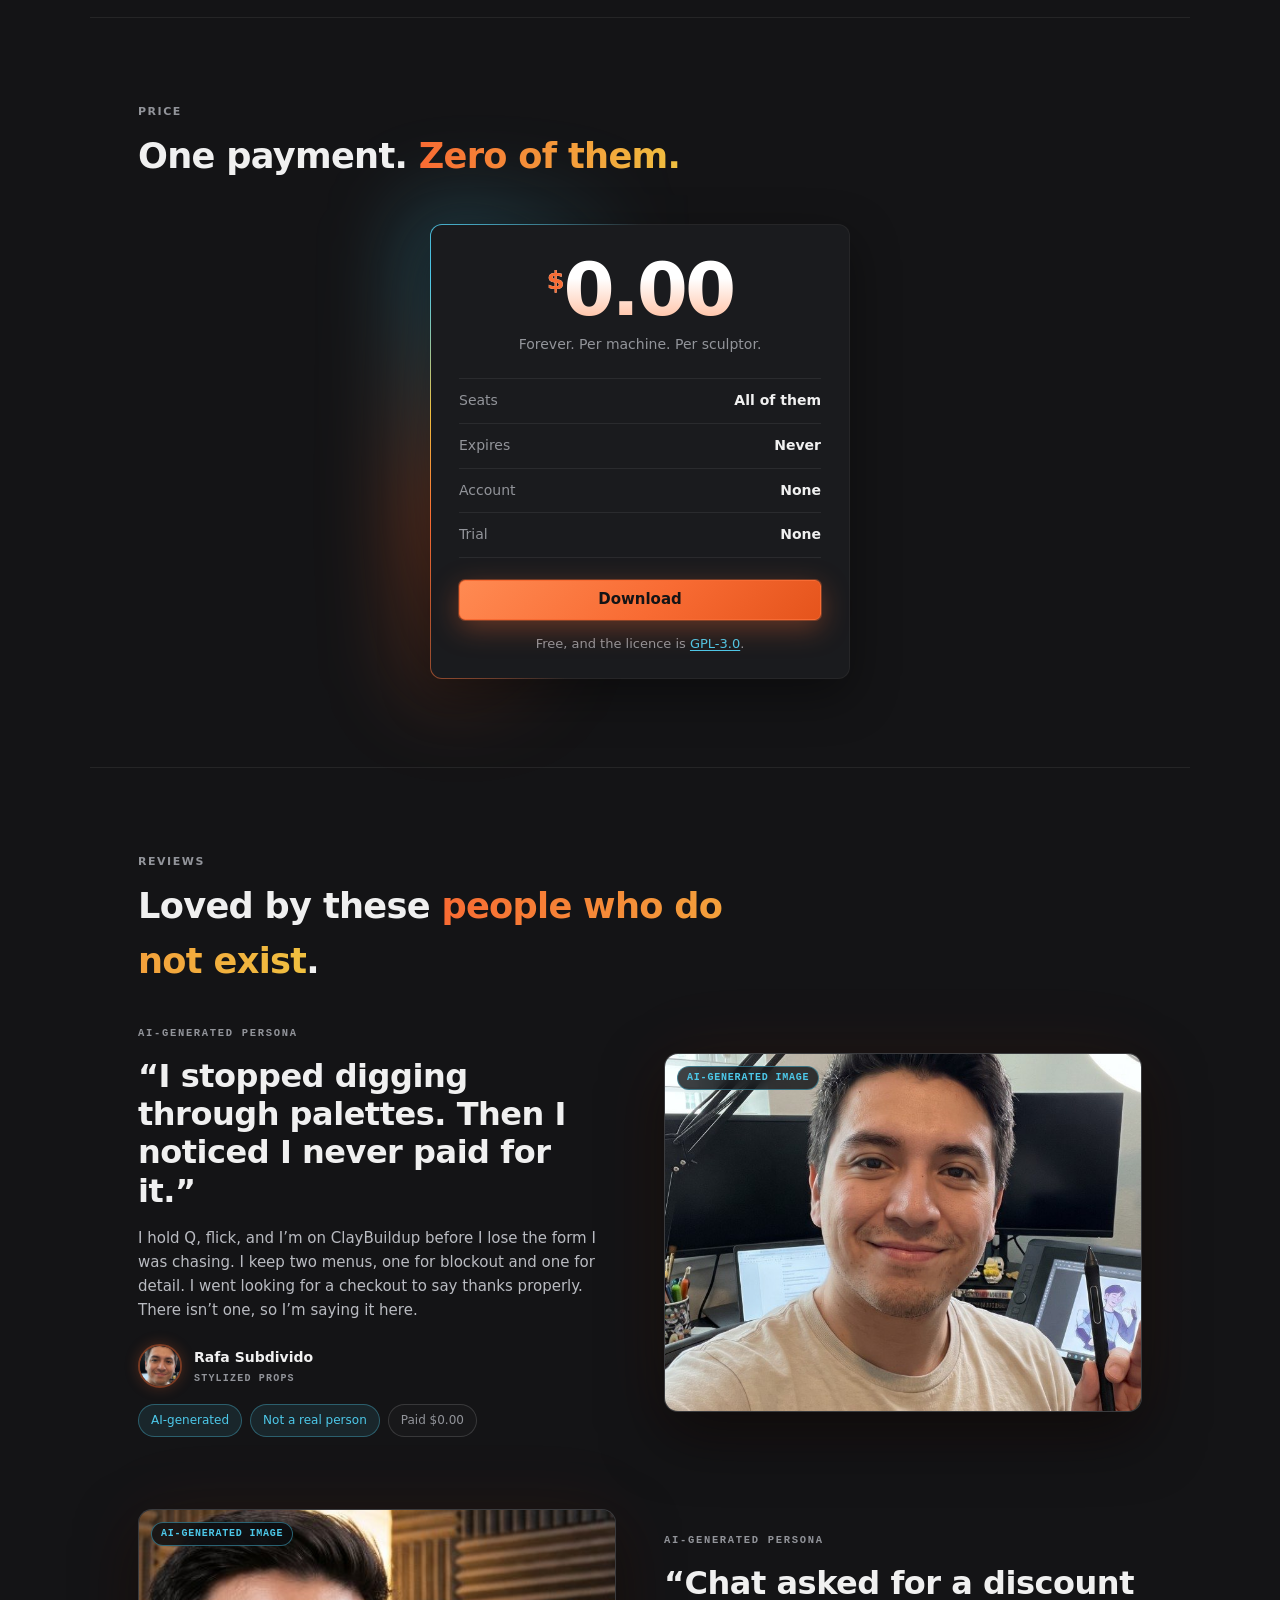
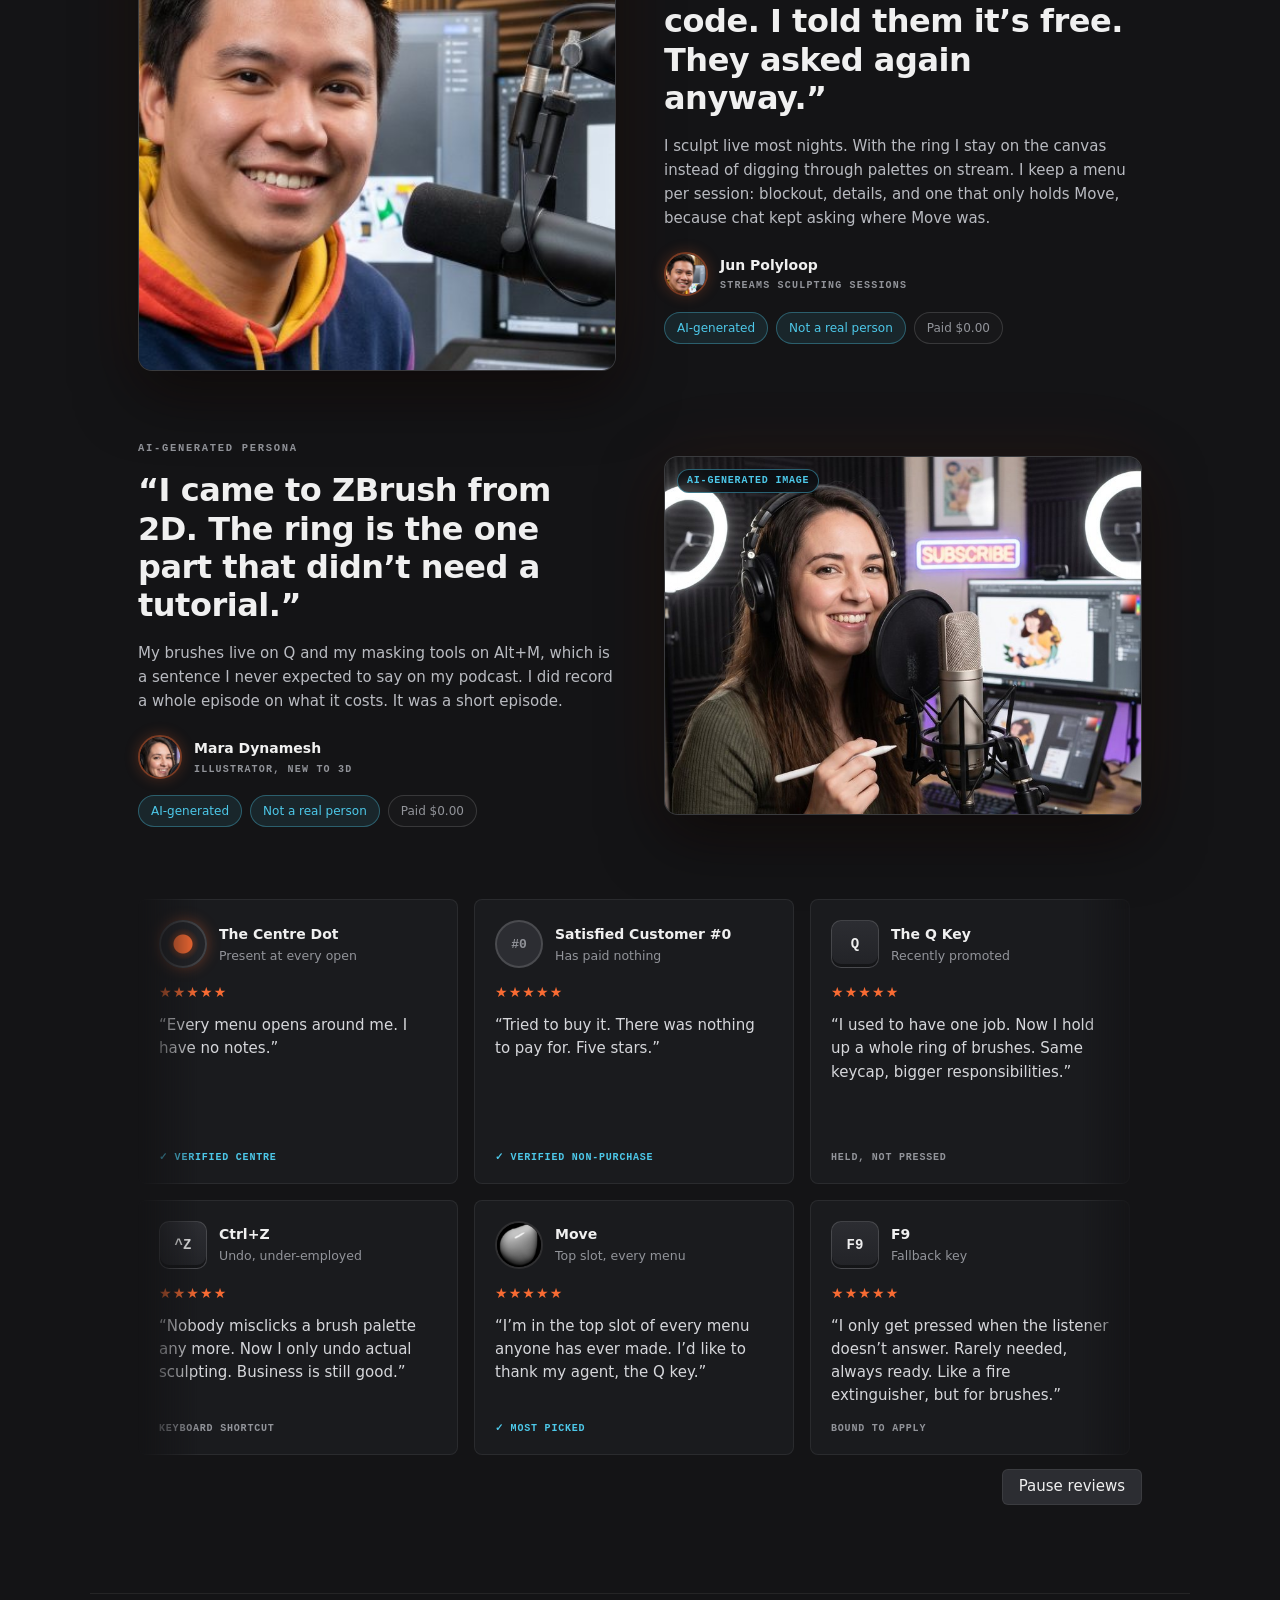
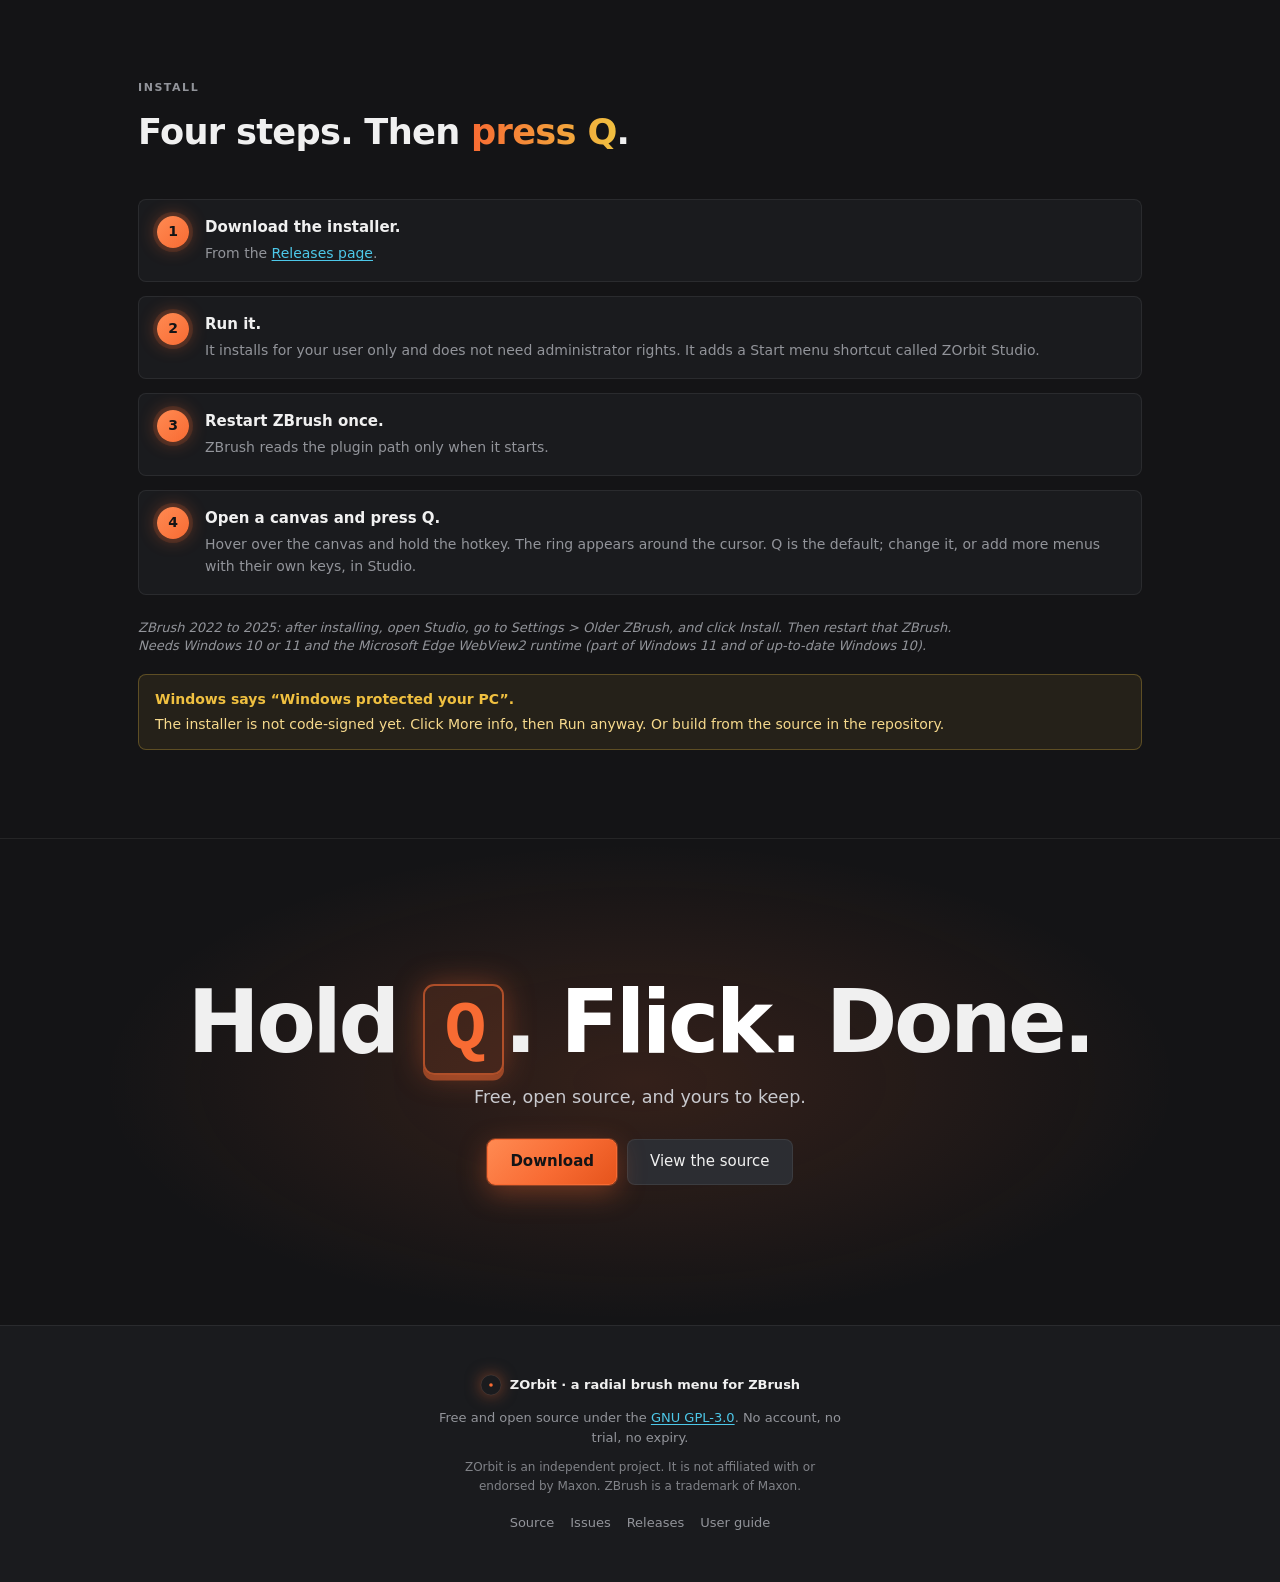
==== commit 08782796: "Site: a scrolling wall of sixteen joke reviews The two review cards become two rows of eight that sc" ====
--- a/site/index.html
+++ b/site/index.html
@@ -3,7 +3,7 @@
 <head>
 <meta charset="utf-8">
 <meta name="viewport" content="width=device-width, initial-scale=1">
-<title>ZOrbit — a radial brush menu for ZBrush, free and open source</title>
+<title>ZOrbit - a radial brush menu for ZBrush, free and open source</title>
 <meta name="description" content="Press Q over ZBrush and a ring of your favourite brushes appears around the cursor. Free, open source (GPL-3.0), for Windows.">
 <meta name="theme-color" content="#141416">
 <meta property="og:title" content="ZOrbit — a radial brush menu for ZBrush">
@@ -280,29 +280,210 @@
       </figure>
     </article>
 
-    <div class="reviews">
-      <figure class="review">
-        <div class="review-who">
-          <span class="review-face review-dot" aria-hidden="true"></span>
-          <div>
-            <p class="review-name">The Centre Dot</p>
-            <p class="review-role">Present at every open</p>
-          </div>
-        </div>
-        <p class="stars" aria-label="Five out of five stars">★★★★★</p>
-        <blockquote><p>“Every menu opens around me. I have no notes.”</p></blockquote>
-      </figure>
-      <figure class="review">
-        <div class="review-who">
-          <span class="review-face review-zero" aria-hidden="true">#0</span>
-          <div>
-            <p class="review-name">Satisfied Customer #0</p>
-            <p class="review-role">Has paid nothing</p>
-          </div>
-        </div>
-        <p class="stars" aria-label="Five out of five stars">★★★★★</p>
-        <blockquote><p>“Tried to buy it. There was nothing to pay for. Five stars.”</p></blockquote>
-      </figure>
+    <div class="wall" id="reviewWall">
+      <div class="wall-row">
+        <div class="wall-track">
+          <figure class="review">
+            <div class="review-who">
+              <span class="review-face review-dot" aria-hidden="true"></span>
+              <div>
+                <p class="review-name">The Centre Dot</p>
+                <p class="review-role">Present at every open</p>
+              </div>
+            </div>
+            <p class="stars" role="img" aria-label="Five out of five stars">★★★★★</p>
+            <blockquote><p>“Every menu opens around me. I have no notes.”</p></blockquote>
+            <p class="review-src ok">✓ Verified centre</p>
+          </figure>
+          <figure class="review">
+            <div class="review-who">
+              <span class="review-face review-zero" aria-hidden="true">#0</span>
+              <div>
+                <p class="review-name">Satisfied Customer #0</p>
+                <p class="review-role">Has paid nothing</p>
+              </div>
+            </div>
+            <p class="stars" role="img" aria-label="Five out of five stars">★★★★★</p>
+            <blockquote><p>“Tried to buy it. There was nothing to pay for. Five stars.”</p></blockquote>
+            <p class="review-src ok">✓ Verified non-purchase</p>
+          </figure>
+          <figure class="review">
+            <div class="review-who">
+              <span class="review-face review-key" aria-hidden="true">Q</span>
+              <div>
+                <p class="review-name">The Q Key</p>
+                <p class="review-role">Recently promoted</p>
+              </div>
+            </div>
+            <p class="stars" role="img" aria-label="Five out of five stars">★★★★★</p>
+            <blockquote><p>“I used to have one job. Now I hold up a whole ring of brushes. Same keycap, bigger responsibilities.”</p></blockquote>
+            <p class="review-src">Held, not pressed</p>
+          </figure>
+          <figure class="review">
+            <div class="review-who">
+              <span class="review-face review-initials tint-amber" aria-hidden="true">BP</span>
+              <div>
+                <p class="review-name">The Brush Palette</p>
+                <p class="review-role">Retired, involuntarily</p>
+              </div>
+            </div>
+            <p class="stars" role="img" aria-label="Five out of five stars">★★★★★</p>
+            <blockquote><p>“People used to click me hundreds of times a day. Now they flick right past. I’m told this is progress.”</p></blockquote>
+            <p class="review-src">Still in the UI</p>
+          </figure>
+          <figure class="review">
+            <div class="review-who">
+              <span class="review-face review-initials tint-cyan" aria-hidden="true">?</span>
+              <div>
+                <p class="review-name">Windows SmartScreen</p>
+                <p class="review-role">Protects your PC</p>
+              </div>
+            </div>
+            <p class="stars" role="img" aria-label="One out of five stars">★<span class="off">★★★★</span></p>
+            <blockquote><p>“I didn’t recognise it, so I warned everyone. Still haven’t found anything wrong. One star, out of habit.”</p></blockquote>
+            <p class="review-src">Unrecognised app</p>
+          </figure>
+          <figure class="review">
+            <div class="review-who">
+              <span class="review-face review-initials tint-accent" aria-hidden="true">~</span>
+              <div>
+                <p class="review-name">The Stroke You Were Making</p>
+                <p class="review-role">Mid-stroke</p>
+              </div>
+            </div>
+            <p class="stars" role="img" aria-label="Five out of five stars">★★★★★</p>
+            <blockquote><p>“A brush pick arrived halfway through me, and it waited until the pen lifted. Finally, some respect.”</p></blockquote>
+            <p class="review-src ok">✓ Uninterrupted</p>
+          </figure>
+          <figure class="review">
+            <div class="review-who">
+              <span class="review-face review-initials tint-lime" aria-hidden="true">$0</span>
+              <div>
+                <p class="review-name">My Accountant</p>
+                <p class="review-role">Looked for the invoice</p>
+              </div>
+            </div>
+            <p class="stars" role="img" aria-label="Five out of five stars">★★★★★</p>
+            <blockquote><p>“There is no invoice. I checked twice. Out of ten? Eleven.”</p></blockquote>
+            <p class="review-src">Nothing to deduct</p>
+          </figure>
+          <figure class="review">
+            <div class="review-who">
+              <span class="review-face review-initials review-mono tint-cyan" aria-hidden="true">{ }</span>
+              <div>
+                <p class="review-name">radial.json</p>
+                <p class="review-role">Plain text, proudly</p>
+              </div>
+            </div>
+            <p class="stars" role="img" aria-label="Five out of five stars">★★★★★</p>
+            <blockquote><p>“People back me up, share me and keep me in version control. I have never felt so seen.”</p></blockquote>
+            <p class="review-src ok">✓ Committed</p>
+          </figure>
+        </div>
+      </div>
+      <div class="wall-row rev">
+        <div class="wall-track">
+          <figure class="review">
+            <div class="review-who">
+              <span class="review-face review-key" aria-hidden="true">^Z</span>
+              <div>
+                <p class="review-name">Ctrl+Z</p>
+                <p class="review-role">Undo, under-employed</p>
+              </div>
+            </div>
+            <p class="stars" role="img" aria-label="Five out of five stars">★★★★★</p>
+            <blockquote><p>“Nobody misclicks a brush palette any more. Now I only undo actual sculpting. Business is still good.”</p></blockquote>
+            <p class="review-src">Keyboard shortcut</p>
+          </figure>
+          <figure class="review">
+            <div class="review-who">
+              <img class="review-face review-brush" src="brush-icons/Move.png" alt="" width="48" height="48" loading="lazy">
+              <div>
+                <p class="review-name">Move</p>
+                <p class="review-role">Top slot, every menu</p>
+              </div>
+            </div>
+            <p class="stars" role="img" aria-label="Five out of five stars">★★★★★</p>
+            <blockquote><p>“I’m in the top slot of every menu anyone has ever made. I’d like to thank my agent, the Q key.”</p></blockquote>
+            <p class="review-src ok">✓ Most picked</p>
+          </figure>
+          <figure class="review">
+            <div class="review-who">
+              <span class="review-face review-key" aria-hidden="true">F9</span>
+              <div>
+                <p class="review-name">F9</p>
+                <p class="review-role">Fallback key</p>
+              </div>
+            </div>
+            <p class="stars" role="img" aria-label="Five out of five stars">★★★★★</p>
+            <blockquote><p>“I only get pressed when the listener doesn’t answer. Rarely needed, always ready. Like a fire extinguisher, but for brushes.”</p></blockquote>
+            <p class="review-src">Bound to Apply</p>
+          </figure>
+          <figure class="review">
+            <div class="review-who">
+              <span class="review-face review-void" aria-hidden="true"></span>
+              <div>
+                <p class="review-name">The Dead Zone</p>
+                <p class="review-role">Middle of the ring</p>
+              </div>
+            </div>
+            <p class="stars" role="img" aria-label="Five out of five stars">★★★★★</p>
+            <blockquote><p>“My job is to do nothing when you barely move. I am excellent at it.”</p></blockquote>
+            <p class="review-src">Does nothing, on purpose</p>
+          </figure>
+          <figure class="review">
+            <div class="review-who">
+              <img class="review-face review-brush" src="brush-icons/ClayBuildup.png" alt="" width="48" height="48" loading="lazy">
+              <div>
+                <p class="review-name">ClayBuildup</p>
+                <p class="review-role">Hovered in every screenshot</p>
+              </div>
+            </div>
+            <p class="stars" role="img" aria-label="Five out of five stars">★★★★★</p>
+            <blockquote><p>“I’m the one lit up in every screenshot. I’m not saying I’m the favourite. The screenshots are.”</p></blockquote>
+            <p class="review-src ok">✓ Featured</p>
+          </figure>
+          <figure class="review">
+            <div class="review-who">
+              <span class="review-face review-initials" aria-hidden="true">UN</span>
+              <div>
+                <p class="review-name">The Uninstaller</p>
+                <p class="review-role">Standing by</p>
+              </div>
+            </div>
+            <p class="stars" role="img" aria-label="Five out of five stars">★★★★★</p>
+            <blockquote><p>“Tested, ready and fully capable of removing everything. Still waiting for my first call.”</p></blockquote>
+            <p class="review-src">Unverified</p>
+          </figure>
+          <figure class="review">
+            <div class="review-who">
+              <span class="review-face review-swirl" aria-hidden="true"></span>
+              <div>
+                <p class="review-name">The Spiral Animation</p>
+                <p class="review-role">One of twelve</p>
+              </div>
+            </div>
+            <p class="stars" role="img" aria-label="Five out of five stars">★★★★★</p>
+            <blockquote><p>“There are twelve open animations. I’m the one that swirls. The other eleven are also fine, I suppose.”</p></blockquote>
+            <p class="review-src">Animation 1 of 12</p>
+          </figure>
+          <figure class="review">
+            <div class="review-who">
+              <span class="review-face review-initials tint-lime" aria-hidden="true">GPL</span>
+              <div>
+                <p class="review-name">GNU GPL v3.0</p>
+                <p class="review-role">Keeps it free</p>
+              </div>
+            </div>
+            <p class="stars" role="img" aria-label="Five out of five stars">★★★★★</p>
+            <blockquote><p>“I make sure this stays free, for everyone, forever. Easiest job in the repository.”</p></blockquote>
+            <p class="review-src ok">✓ Legally binding</p>
+          </figure>
+        </div>
+      </div>
+    </div>
+    <div class="wall-foot">
+      <button class="btn wall-pause" type="button" id="wallPause" aria-pressed="false" hidden>Pause reviews</button>
     </div>
   </section>
 
--- a/site/styles.css
+++ b/site/styles.css
@@ -615,16 +615,40 @@
 .price-foot { margin-top: 14px; color: var(--sub); font-size: 13px; }
 
 /* ------------------------------------------------------------ reviews */
-.reviews {
-  display: grid; grid-template-columns: repeat(2, 1fr); gap: 16px;
-}
+.wall { display: grid; gap: 16px; }
+.wall-track { display: flex; flex-wrap: wrap; justify-content: center; gap: 16px; }
+.wall.live .wall-row {
+  overflow: hidden;
+  -webkit-mask-image: linear-gradient(90deg, transparent, #000 6%, #000 94%, transparent);
+  mask-image: linear-gradient(90deg, transparent, #000 6%, #000 94%, transparent);
+}
+/* margins instead of gap, so the -50% marquee shift lands exactly on the copy */
+.wall.live .wall-track {
+  flex-wrap: nowrap; justify-content: flex-start; gap: 0; width: max-content;
+  animation: marquee var(--dur, 72s) linear infinite;
+}
+.wall.live .review { margin-right: 16px; }
+.wall-row.rev { --dur: 86s; }
+.wall-row.rev .wall-track { animation-direction: reverse; }
+.wall.live:hover .wall-track, .wall.paused .wall-track { animation-play-state: paused; }
+.wall-foot { display: flex; justify-content: flex-end; margin-top: 14px; }
+.wall-pause[aria-pressed="true"] { color: var(--accent); border-color: rgba(248, 107, 51, .5); }
+
 .review {
   margin: 0; padding: 20px;
   background: var(--bg1); border: 1px solid var(--line); border-radius: var(--radius);
 }
+.wall .review { flex: none; width: 320px; display: flex; flex-direction: column; }
 .review blockquote { margin: 0; }
 .review blockquote p { color: #d6d7db; }
 .review .stars { color: var(--accent); letter-spacing: .08em; margin-bottom: 10px; font-size: 14px; }
+.review .stars .off { color: var(--line2); }
+.review-src {
+  margin-top: auto; padding-top: 16px;
+  font: 600 10px/1 var(--mono); letter-spacing: .08em; text-transform: uppercase;
+  color: var(--sub);
+}
+.review-src.ok { color: var(--cyan); }
 .review-who {
   display: flex; align-items: center; gap: 12px; flex-wrap: wrap;
   margin-bottom: 14px;
@@ -642,6 +666,31 @@
   background: var(--bg3); color: var(--sub);
   font: 700 13px var(--mono);
 }
+.review-key {
+  border-radius: 10px; border: 1px solid var(--line2);
+  background: linear-gradient(var(--bg3), var(--bg2));
+  box-shadow: inset 0 -3px 0 rgba(0, 0, 0, .4);
+  color: var(--text); font: 700 14px var(--mono);
+}
+.review-initials {
+  --tint: var(--sub);
+  color: var(--tint); border-color: color-mix(in srgb, var(--tint) 45%, transparent);
+  background: color-mix(in srgb, var(--tint) 14%, var(--bg2));
+  font: 700 14px var(--font); letter-spacing: .02em;
+}
+.review-mono { font-family: var(--mono); }
+.tint-accent { --tint: var(--accent); }
+.tint-cyan { --tint: var(--cyan); }
+.tint-lime { --tint: var(--lime); }
+.tint-amber { --tint: var(--amber); }
+.review-void { border-style: dashed; background: transparent; }
+.review-swirl {
+  border-color: transparent;
+  background: conic-gradient(var(--accent), var(--amber), var(--lime), var(--cyan), var(--accent));
+  -webkit-mask: radial-gradient(circle, transparent 0 11px, #000 12px);
+  mask: radial-gradient(circle, transparent 0 11px, #000 12px);
+}
+.review-brush { background: #0d0d0f; }
 .review-name { font-weight: 700; color: var(--text); font-size: 14px; }
 .review-role { color: var(--sub); font-size: 12.5px; }
 
@@ -839,7 +888,7 @@
   .anim-panel { grid-row: 3; }
   .feature, .feature.flip { grid-template-columns: 1fr; gap: 18px; }
   .feature.flip .feature-copy, .feature.flip .feature-media { order: unset; }
-  .reviews { grid-template-columns: 1fr; }
+  .wall .review { width: 280px; }
   .spotlight, .spotlight.flip { grid-template-columns: 1fr; gap: 24px; margin-bottom: 56px; }
   .spotlight .spotlight-media, .spotlight.flip .spotlight-media { order: -1; }
   .spotlight.flip .spotlight-copy { order: 0; }
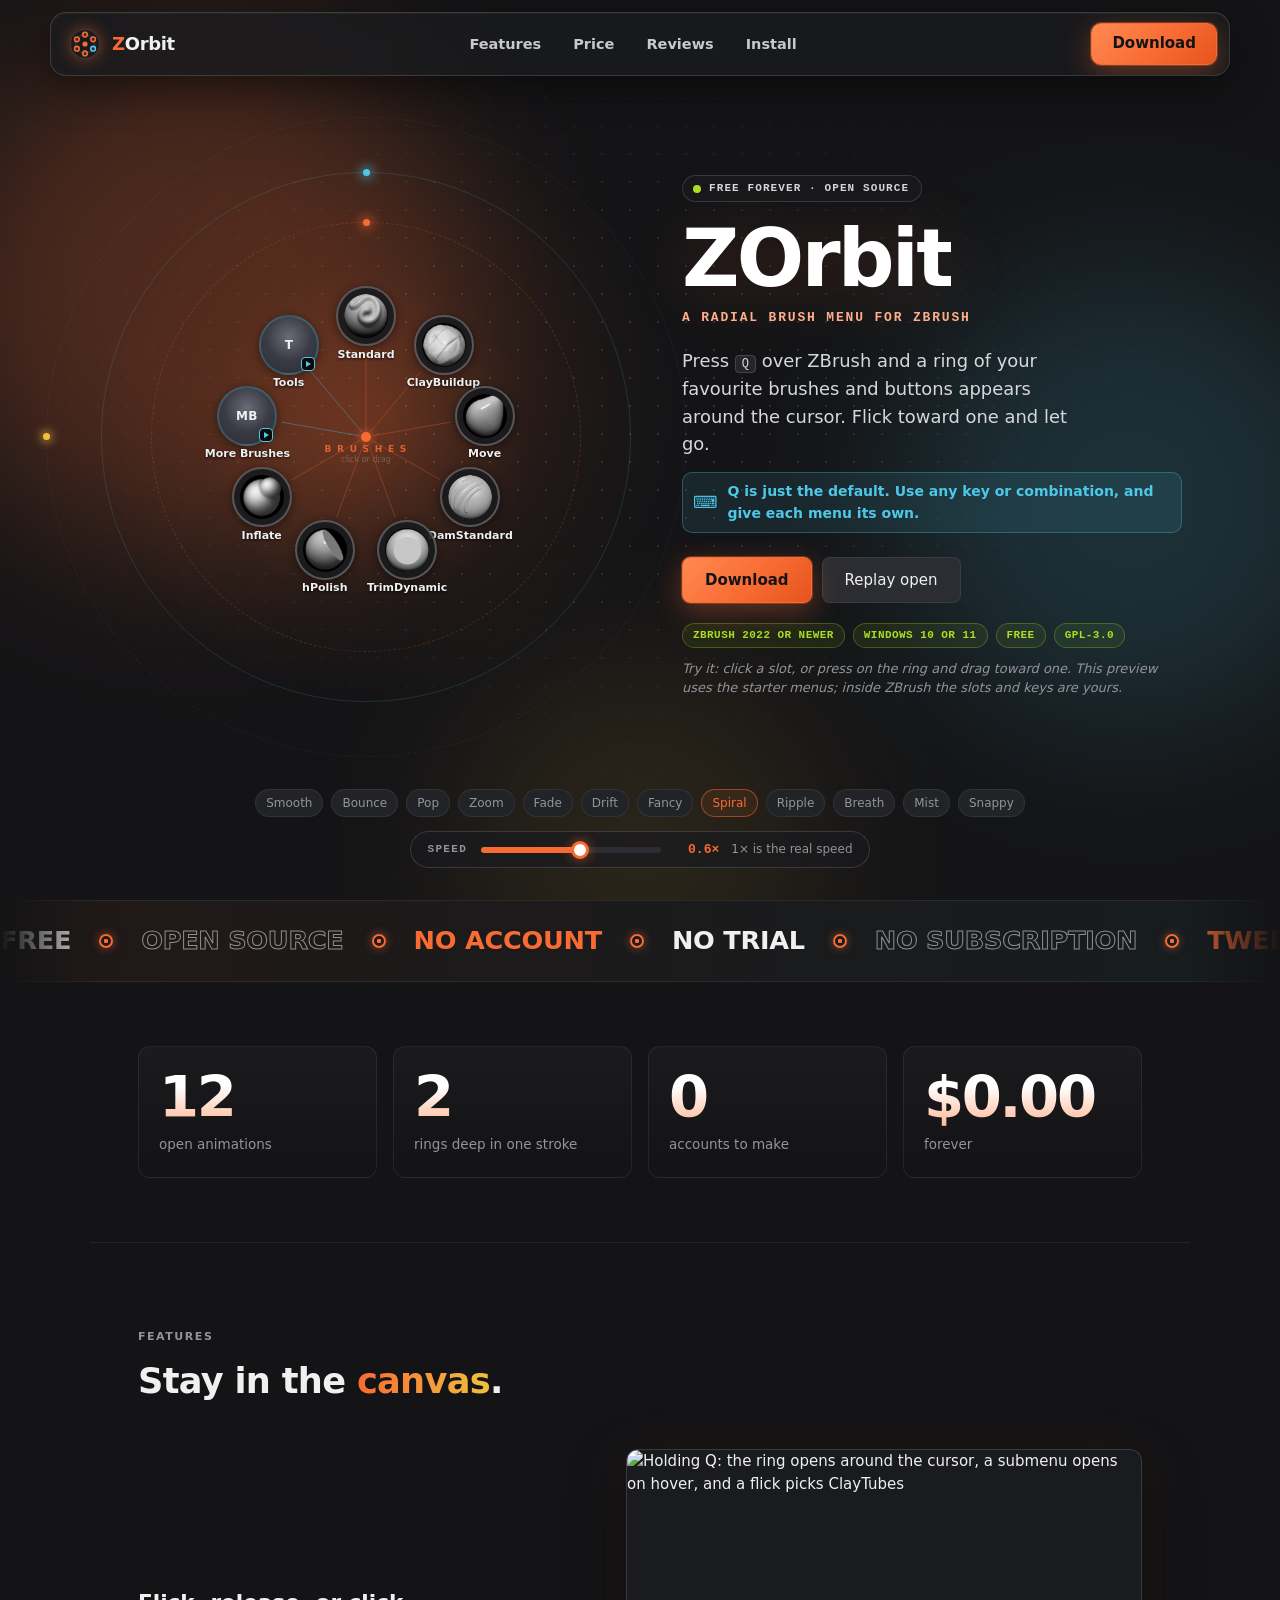
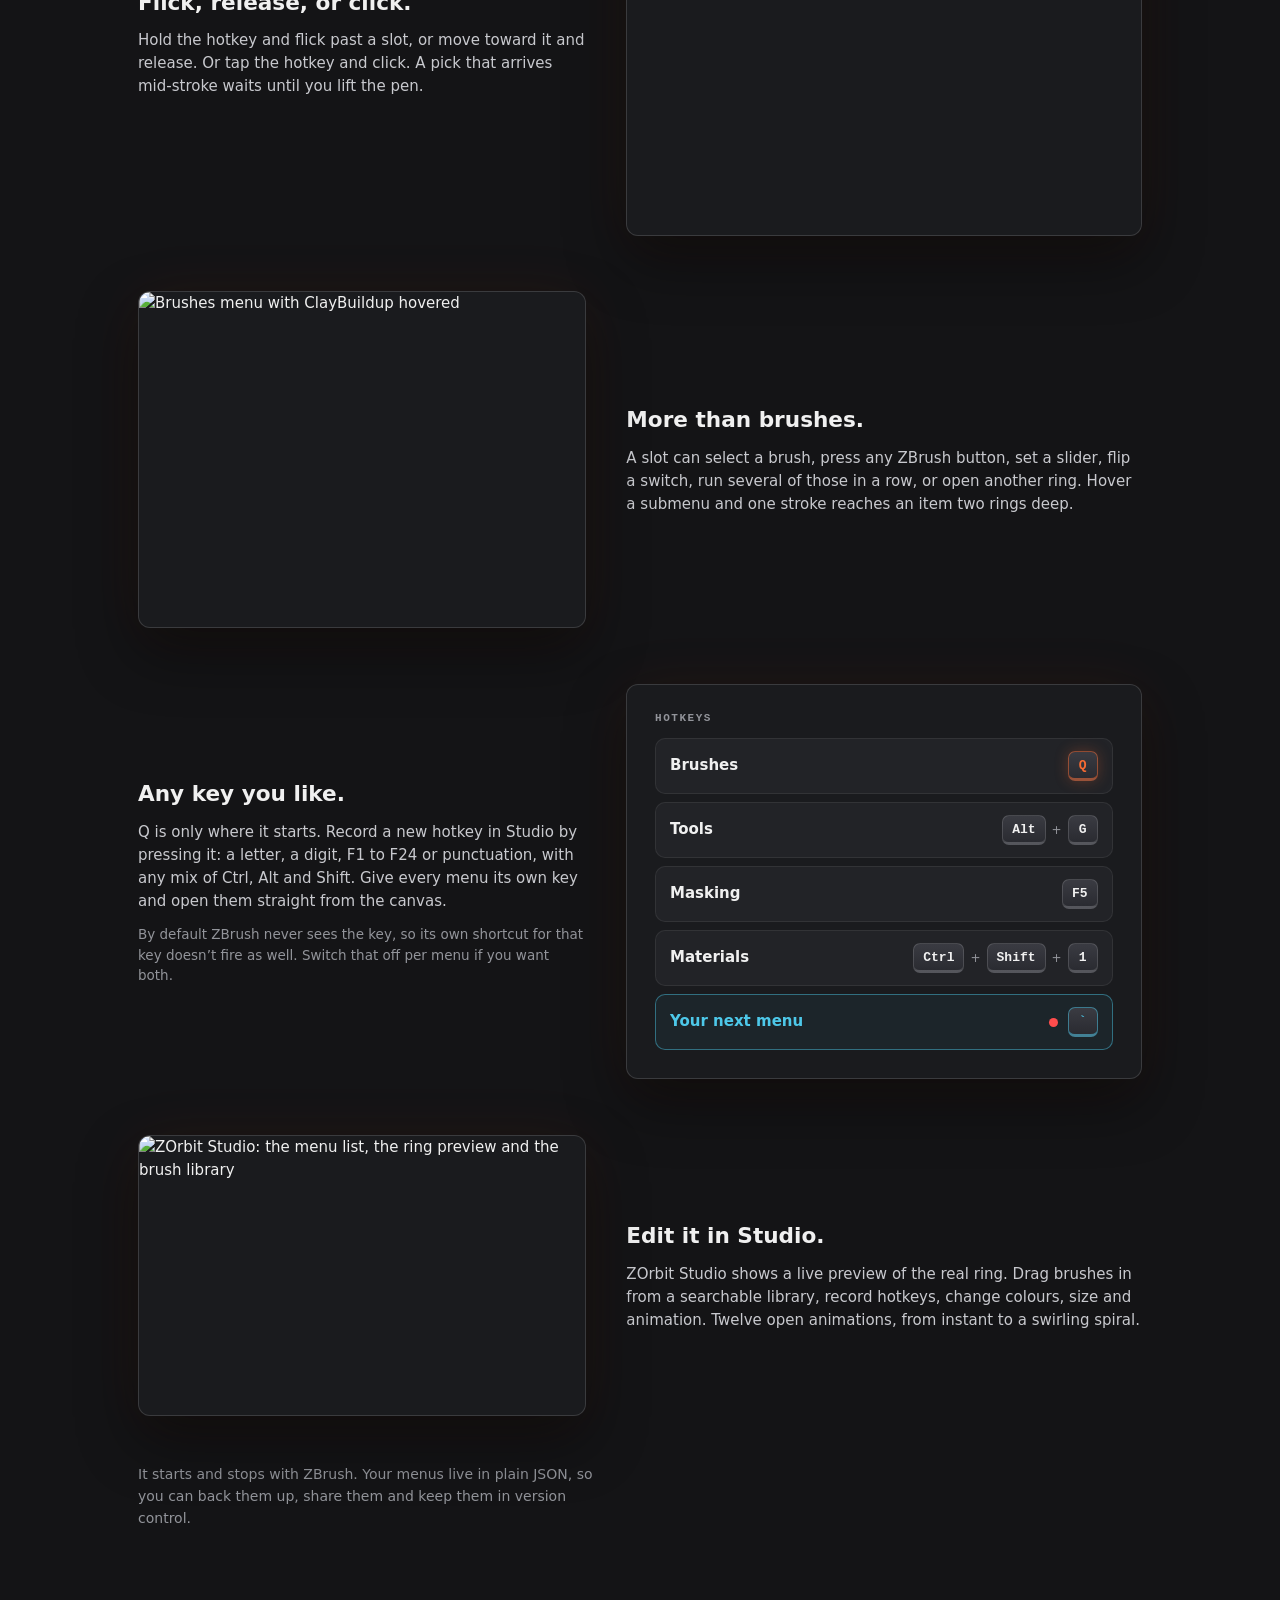
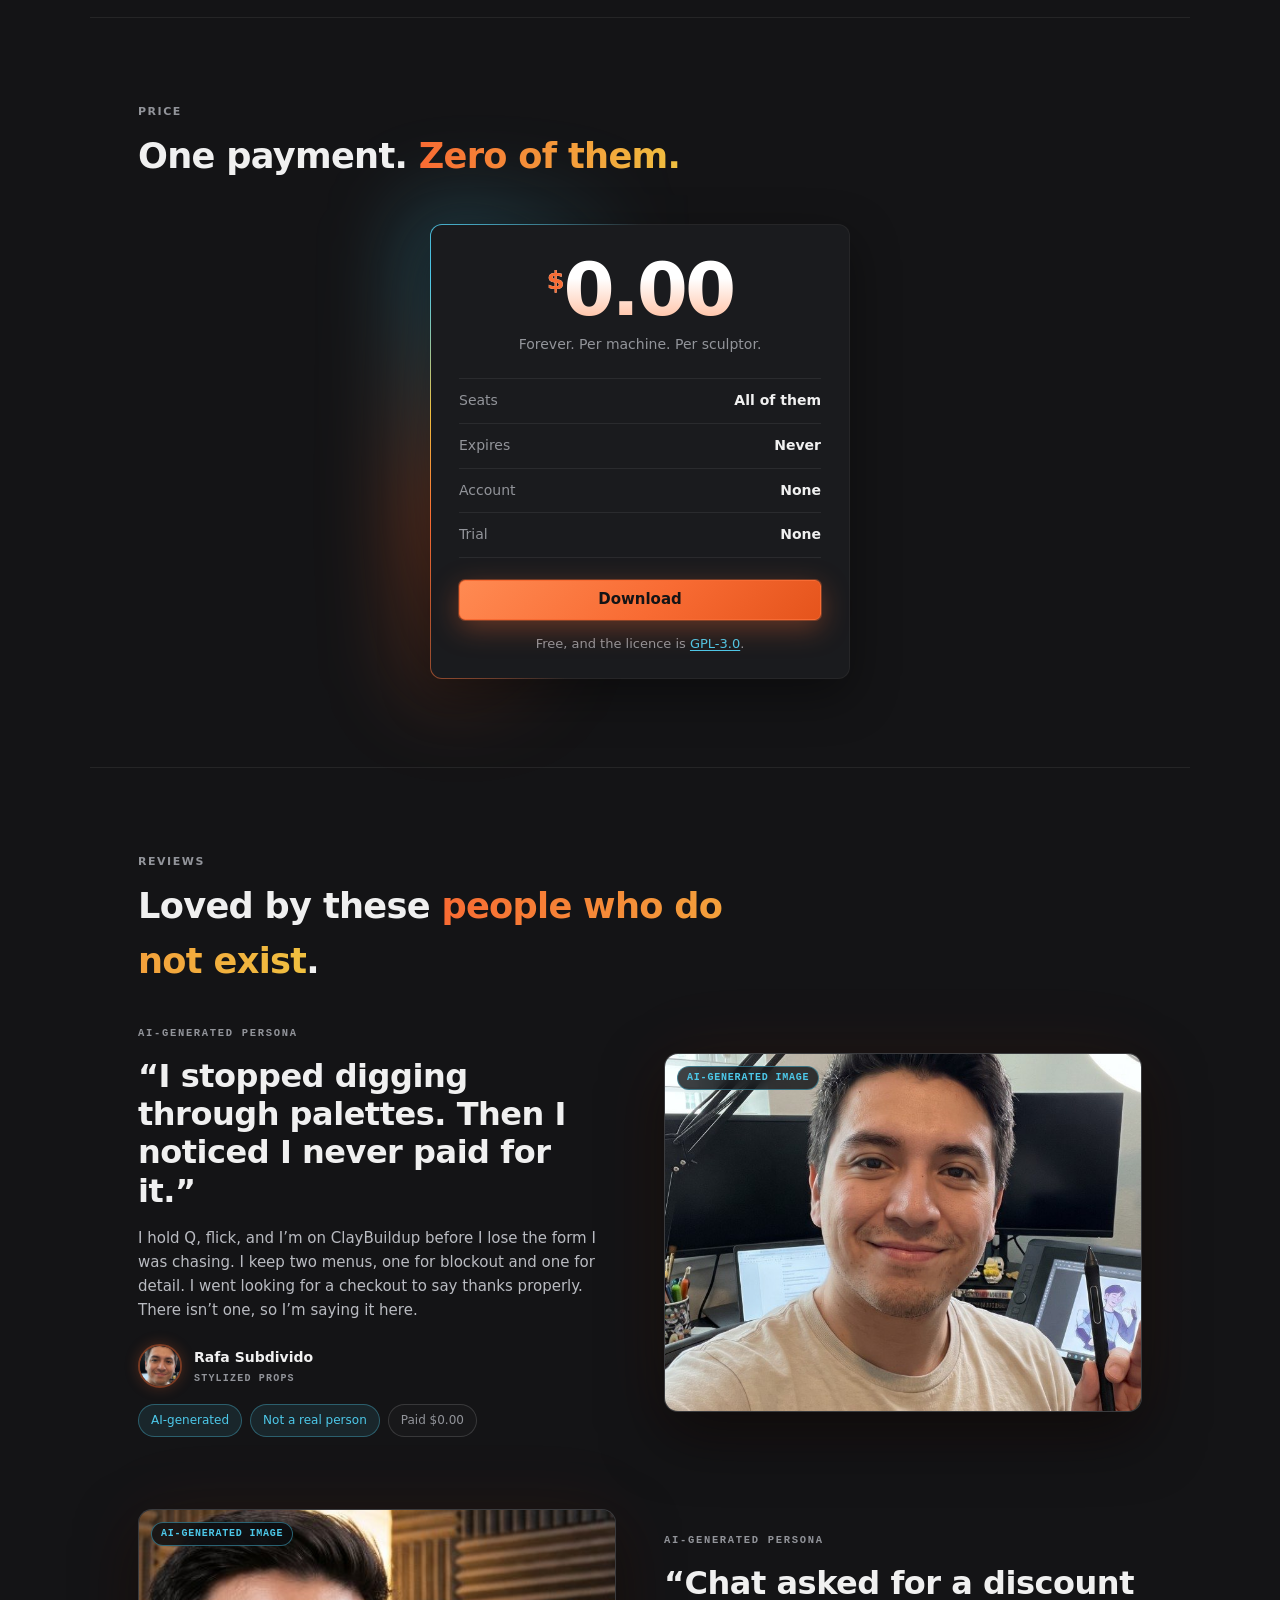
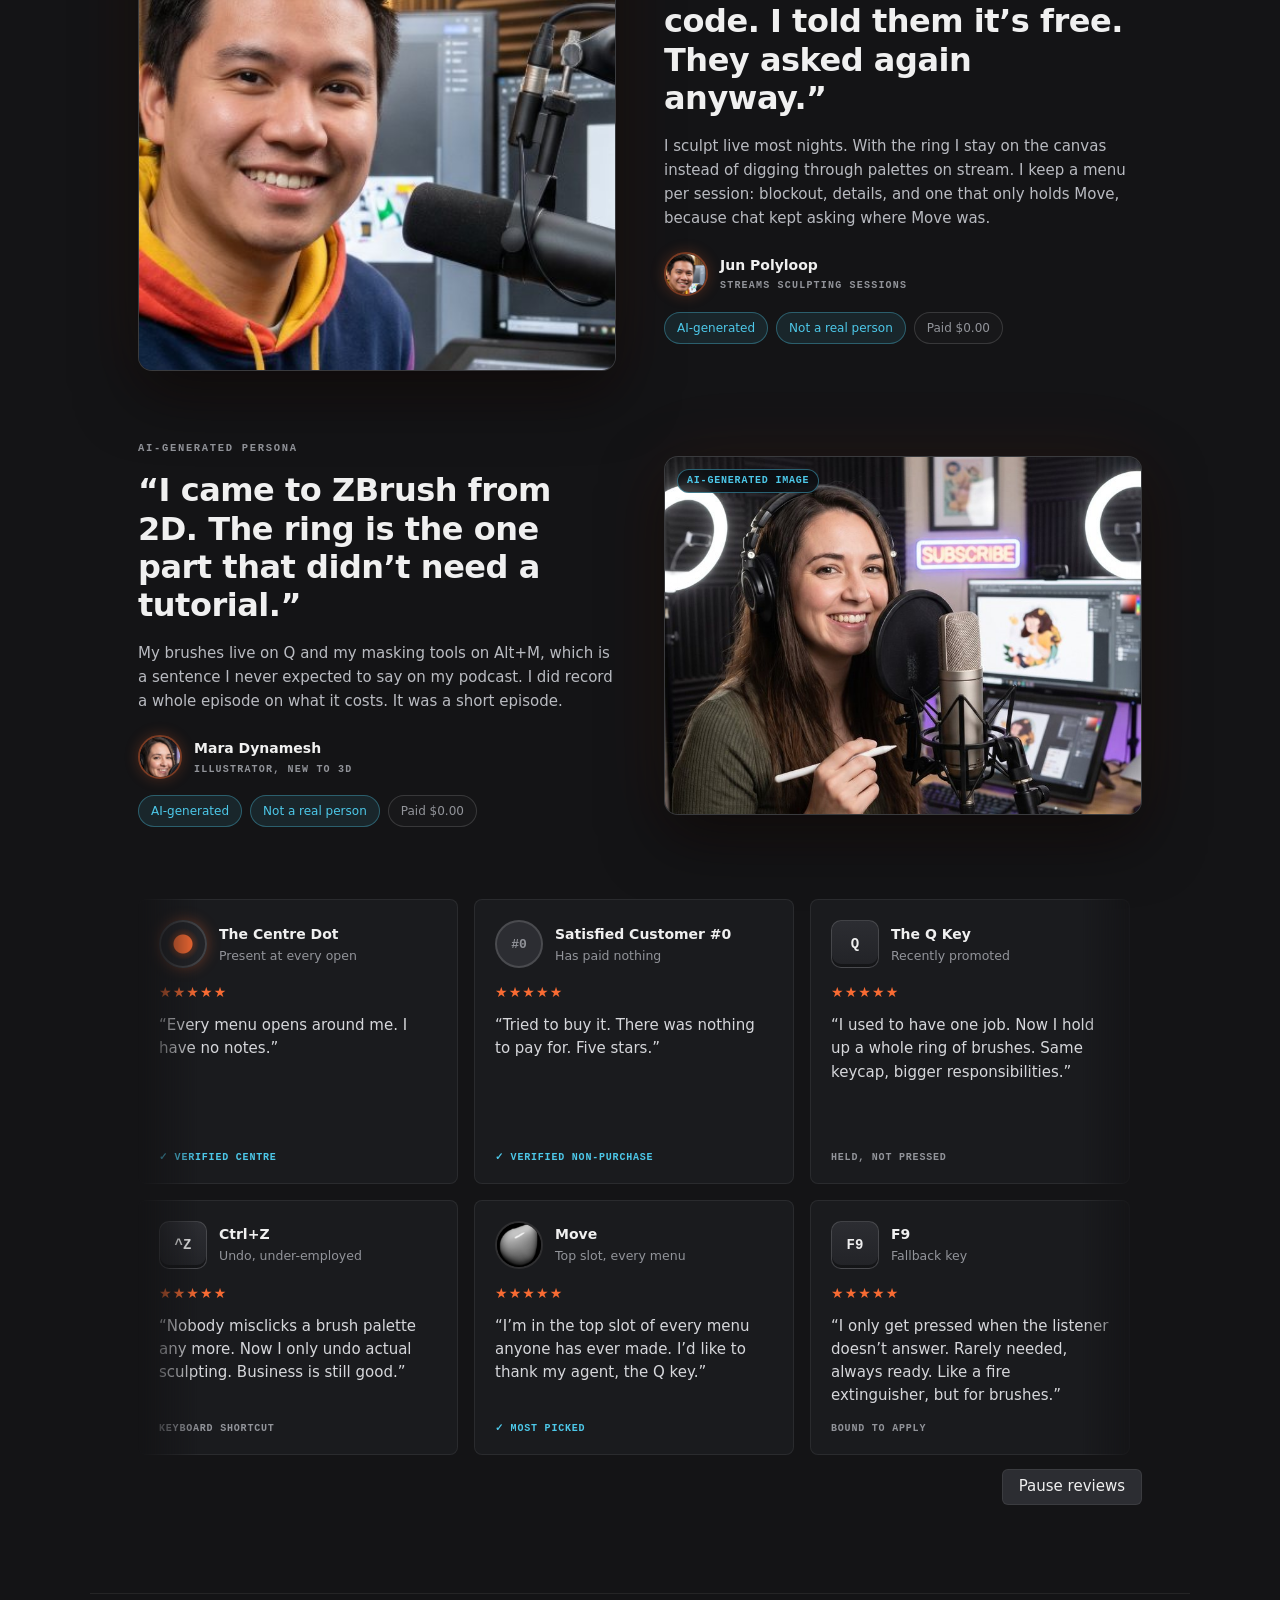
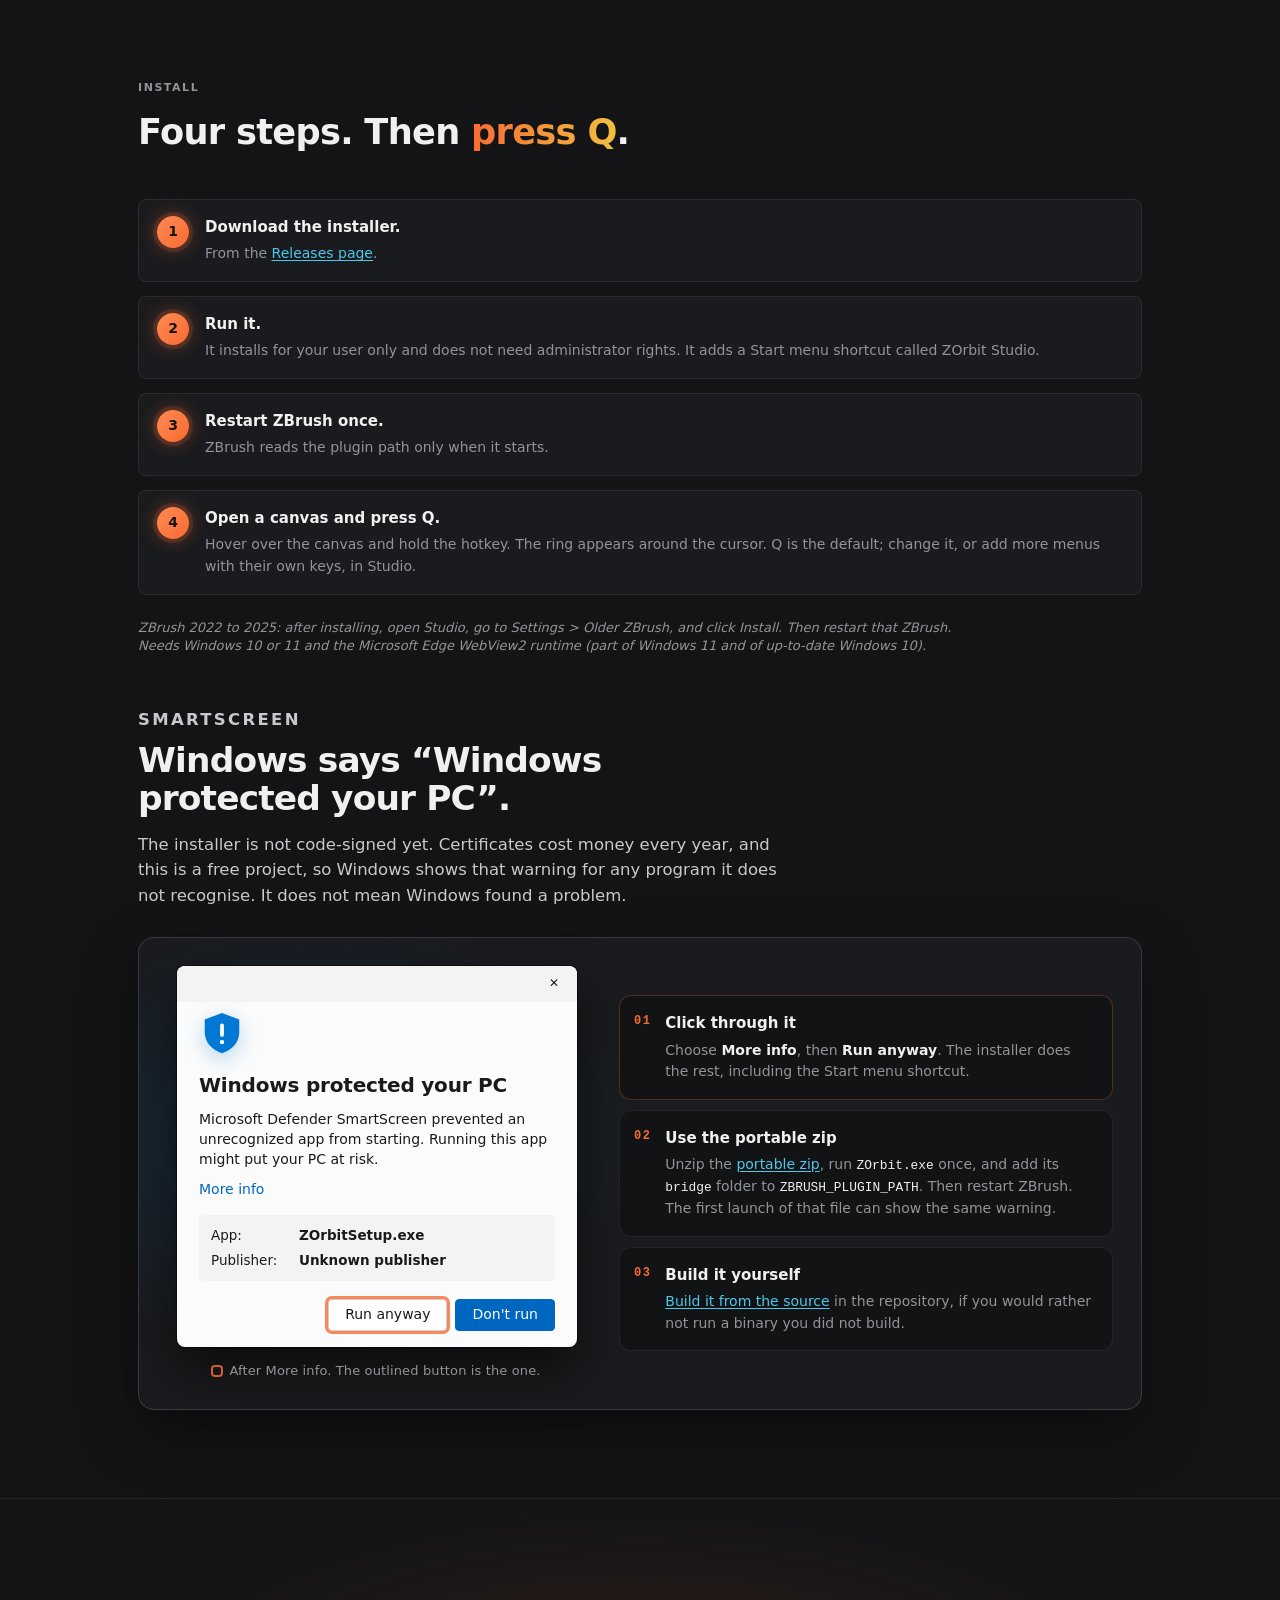
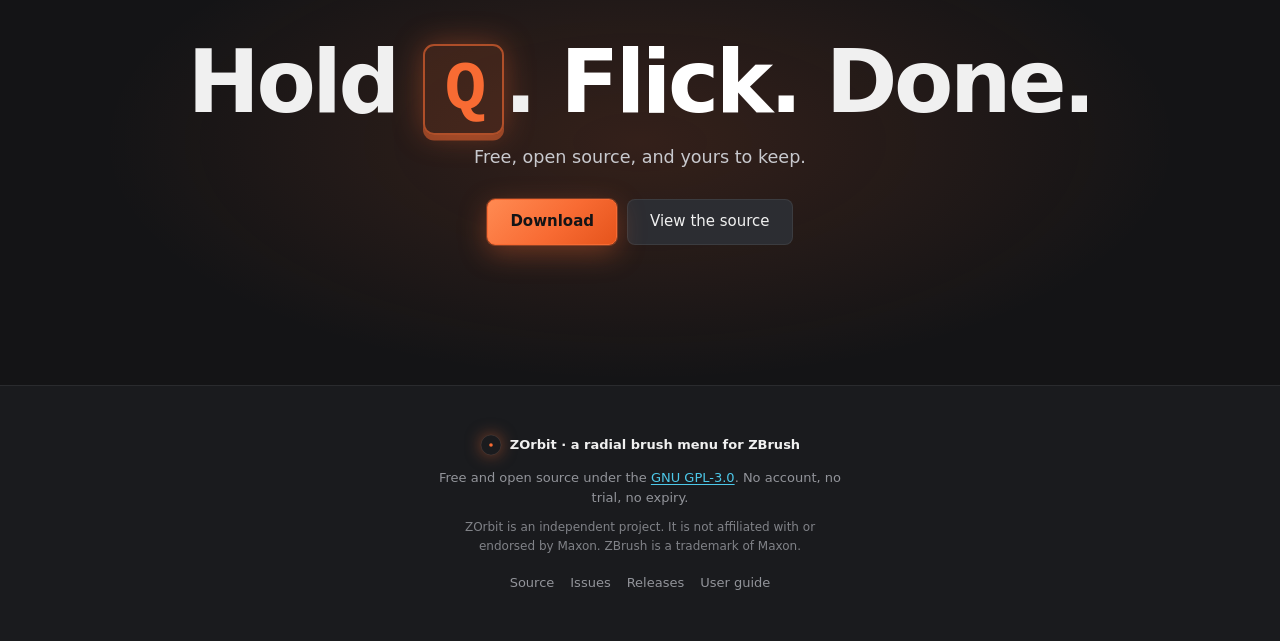
==== commit bee7ae97: "Site: a SmartScreen section with the dialog and three ways through it The amber note under the insta" ====
--- a/site/index.html
+++ b/site/index.html
@@ -524,10 +524,62 @@
     </ol>
     <p class="fhint">ZBrush 2022 to 2025: after installing, open Studio, go to Settings &gt; Older ZBrush, and click Install. Then restart that ZBrush.</p>
     <p class="fhint">Needs Windows 10 or 11 and the Microsoft Edge WebView2 runtime (part of Windows 11 and of up-to-date Windows 10).</p>
-    <div class="note">
-      <strong>Windows says “Windows protected your PC”.</strong>
-      The installer is not code-signed yet. Click More info, then Run anyway. Or build from the source in the repository.
-    </div>
+    <aside class="shield">
+      <header class="shield-head">
+        <p class="eyebrow">SmartScreen</p>
+        <h3>Windows says “Windows protected your PC”.</h3>
+        <p>The installer is not code-signed yet. Certificates cost money every year, and this is a free project, so Windows shows that warning for any program it does not recognise. It does not mean Windows found a problem.</p>
+      </header>
+      <div class="shield-stage">
+        <div class="win-col">
+          <figure class="win" aria-hidden="true">
+            <div class="win-chrome"><span class="win-x">&#x2715;</span></div>
+            <div class="win-body">
+              <svg class="win-shield" viewBox="0 0 48 48" width="46" height="46">
+                <path fill="#0078d4" d="M24 3l18 7v13c0 11-7.4 18.6-18 22C13.4 41.6 6 34 6 23V10z"/>
+                <rect fill="#fff" x="22" y="14" width="4" height="14" rx="2"/>
+                <circle fill="#fff" cx="24" cy="33.5" r="2.3"/>
+              </svg>
+              <p class="win-title">Windows protected your PC</p>
+              <p class="win-text">Microsoft Defender SmartScreen prevented an unrecognized app from starting. Running this app might put your PC at risk.</p>
+              <p class="win-more">More info</p>
+              <dl>
+                <div><dt>App:</dt><dd>ZOrbitSetup.exe</dd></div>
+                <div><dt>Publisher:</dt><dd>Unknown publisher</dd></div>
+              </dl>
+              <div class="win-actions">
+                <span class="win-btn win-run">Run anyway</span>
+                <span class="win-btn win-dont">Don't run</span>
+              </div>
+            </div>
+          </figure>
+          <p class="win-caption">After More info. The outlined button is the one.</p>
+        </div>
+        <ol class="paths">
+          <li>
+            <span class="path-k">01</span>
+            <div>
+              <h4>Click through it</h4>
+              <p>Choose <strong>More info</strong>, then <strong>Run anyway</strong>. The installer does the rest, including the Start menu shortcut.</p>
+            </div>
+          </li>
+          <li>
+            <span class="path-k">02</span>
+            <div>
+              <h4>Use the portable zip</h4>
+              <p>Unzip the <a class="portable" href="https://github.com/combwizard/zorbit/releases/latest">portable zip</a>, run <code>ZOrbit.exe</code> once, and add its <code>bridge</code> folder to <code>ZBRUSH_PLUGIN_PATH</code>. Then restart ZBrush. The first launch of that file can show the same warning.</p>
+            </div>
+          </li>
+          <li>
+            <span class="path-k">03</span>
+            <div>
+              <h4>Build it yourself</h4>
+              <p><a href="https://github.com/combwizard/zorbit#build-from-source">Build it from the source</a> in the repository, if you would rather not run a binary you did not build.</p>
+            </div>
+          </li>
+        </ol>
+      </div>
+    </aside>
   </section>
 
   <section class="cta" aria-labelledby="ctaTitle">
--- a/site/styles.css
+++ b/site/styles.css
@@ -767,12 +767,90 @@
 .steps h3 { font-size: 15px; font-weight: 700; margin-bottom: 4px; }
 .steps p { color: var(--sub); font-size: 14px; }
 .install .fhint { margin-bottom: 8px; }
-.note {
-  margin-top: 18px; padding: 14px 16px;
-  background: rgba(240, 192, 64, .08); border: 1px solid rgba(240, 192, 64, .28);
-  border-radius: var(--radius); color: #f6d98c; font-size: 14px; line-height: 1.5;
-}
-.note strong { color: var(--amber); display: block; margin-bottom: 4px; }
+
+.shield { margin-top: 56px; }
+.shield-head { max-width: 40rem; margin-bottom: 28px; }
+.shield-head h3 {
+  font-size: clamp(1.6rem, 3vw, 2.15rem); font-weight: 800;
+  letter-spacing: -.025em; line-height: 1.12; margin: 8px 0 14px;
+}
+.shield-head p { color: #c8c9ce; font-size: 16.5px; }
+
+.shield-stage {
+  display: grid; grid-template-columns: minmax(280px, 420px) 1fr; gap: 28px 32px; align-items: center;
+  padding: 28px;
+  background:
+    radial-gradient(460px 320px at 18% 42%, rgba(0, 120, 212, .18), transparent 70%),
+    var(--bg1);
+  border: 1px solid var(--line2); border-radius: 16px;
+  box-shadow: 0 24px 60px rgba(0, 0, 0, .35);
+}
+.win-col { display: grid; justify-items: center; gap: 14px; }
+.win-caption {
+  margin: 0; color: var(--sub); font-size: 13px; letter-spacing: .01em; text-align: center;
+}
+.win-caption::before {
+  content: ""; display: inline-block; width: 8px; height: 8px; margin-right: 8px;
+  border-radius: 2px; vertical-align: 0;
+  box-shadow: 0 0 0 2px rgba(248, 107, 51, .85);
+}
+
+.paths { list-style: none; padding: 0; margin: 0; display: grid; gap: 10px; }
+.paths li {
+  display: grid; grid-template-columns: auto 1fr; gap: 14px; align-items: start;
+  padding: 16px 16px 16px 14px;
+  background: rgba(0, 0, 0, .28); border: 1px solid var(--line); border-radius: 12px;
+  transition: border-color .2s, transform .2s var(--ease);
+}
+.paths li:hover { border-color: rgba(248, 107, 51, .4); transform: translateX(4px); }
+.paths li:first-child { border-color: rgba(248, 107, 51, .28); }
+.path-k {
+  font: 700 12px/1 var(--mono); letter-spacing: .12em; color: var(--accent); padding-top: 3px;
+}
+.paths h4 { margin: 0 0 4px; font-size: 15px; font-weight: 700; }
+.paths p { color: var(--sub); font-size: 14px; }
+.paths code { font-family: var(--mono); font-size: .92em; color: var(--text); }
+.paths strong { color: var(--text); white-space: nowrap; }
+
+.win {
+  margin: 0; width: 100%; max-width: 400px; overflow: hidden;
+  background: #fbfbfb; color: #1a1a1a; border-radius: 8px;
+  box-shadow:
+    0 1px 0 rgba(255, 255, 255, .5) inset,
+    0 24px 50px rgba(0, 0, 0, .55),
+    0 0 0 1px rgba(0, 0, 0, .45);
+  font-family: "Segoe UI", var(--font);
+}
+.win-chrome { height: 36px; display: flex; justify-content: flex-end; background: #f3f3f3; }
+.win-x {
+  width: 46px; height: 36px; display: grid; place-items: center;
+  color: #1a1a1a; font-size: 12px;
+}
+.win-body { padding: 6px 22px 16px; }
+.win-shield { display: block; margin: 2px 0 14px; filter: drop-shadow(0 6px 10px rgba(0, 120, 212, .28)); }
+.win-title { font-size: 20px; font-weight: 600; letter-spacing: -.01em; margin-bottom: 8px; }
+.win-text { font-size: 14px; line-height: 1.45; margin-bottom: 10px; }
+.win-more { color: #0067c0; font-size: 14px; margin-bottom: 14px; }
+.win dl {
+  margin: 0 0 18px; padding: 10px 12px; display: grid; gap: 4px;
+  background: #f3f3f3; border-radius: 4px;
+}
+.win dl div { display: grid; grid-template-columns: 88px 1fr; font-size: 13.5px; }
+.win dd { margin: 0; font-weight: 600; }
+.win-actions { display: flex; justify-content: flex-end; gap: 8px; }
+.win-btn {
+  height: 32px; min-width: 96px; padding: 0 16px; border-radius: 4px;
+  display: inline-grid; place-items: center; font-size: 14px;
+}
+.win-run {
+  background: #fff; border: 1px solid #d0d0d0;
+  box-shadow: 0 0 0 3px rgba(248, 107, 51, .8);
+  animation: aim 1.8s ease-in-out infinite;
+}
+.win-dont { background: #0067c0; border: 1px solid #0067c0; color: #fff; }
+@keyframes aim {
+  50% { box-shadow: 0 0 0 3px rgba(248, 107, 51, .85), 0 0 0 9px rgba(248, 107, 51, .18); }
+}
 
 /* ------------------------------------------------------------ closing call to action */
 .cta {
@@ -859,7 +937,7 @@
 .reveal.in { opacity: 1; transform: none; filter: none; }
 @media (prefers-reduced-motion: reduce) {
   .reveal { opacity: 1; transform: none; filter: none; transition: none; }
-  .orb, .orbit, .shine, .badge-dot, .marquee-track, .glow-card, .glow-card::before, .cta-rings span { animation: none; }
+  .orb, .orbit, .shine, .badge-dot, .marquee-track, .glow-card, .glow-card::before, .cta-rings span, .win-run { animation: none; }
   .marquee-track { flex-wrap: wrap; justify-content: center; width: auto; padding: 0 24px; }
   .marquee-track > :nth-child(n + 23) { display: none; }
   .rec-dot { animation: none; }
@@ -890,6 +968,8 @@
   .feature.flip .feature-copy, .feature.flip .feature-media { order: unset; }
   .wall .review { width: 280px; }
   .spotlight, .spotlight.flip { grid-template-columns: 1fr; gap: 24px; margin-bottom: 56px; }
+  .shield-stage { grid-template-columns: 1fr; padding: 20px; }
+  .paths li:hover { transform: none; }
   .spotlight .spotlight-media, .spotlight.flip .spotlight-media { order: -1; }
   .spotlight.flip .spotlight-copy { order: 0; }
   .section { padding: 56px 20px; }
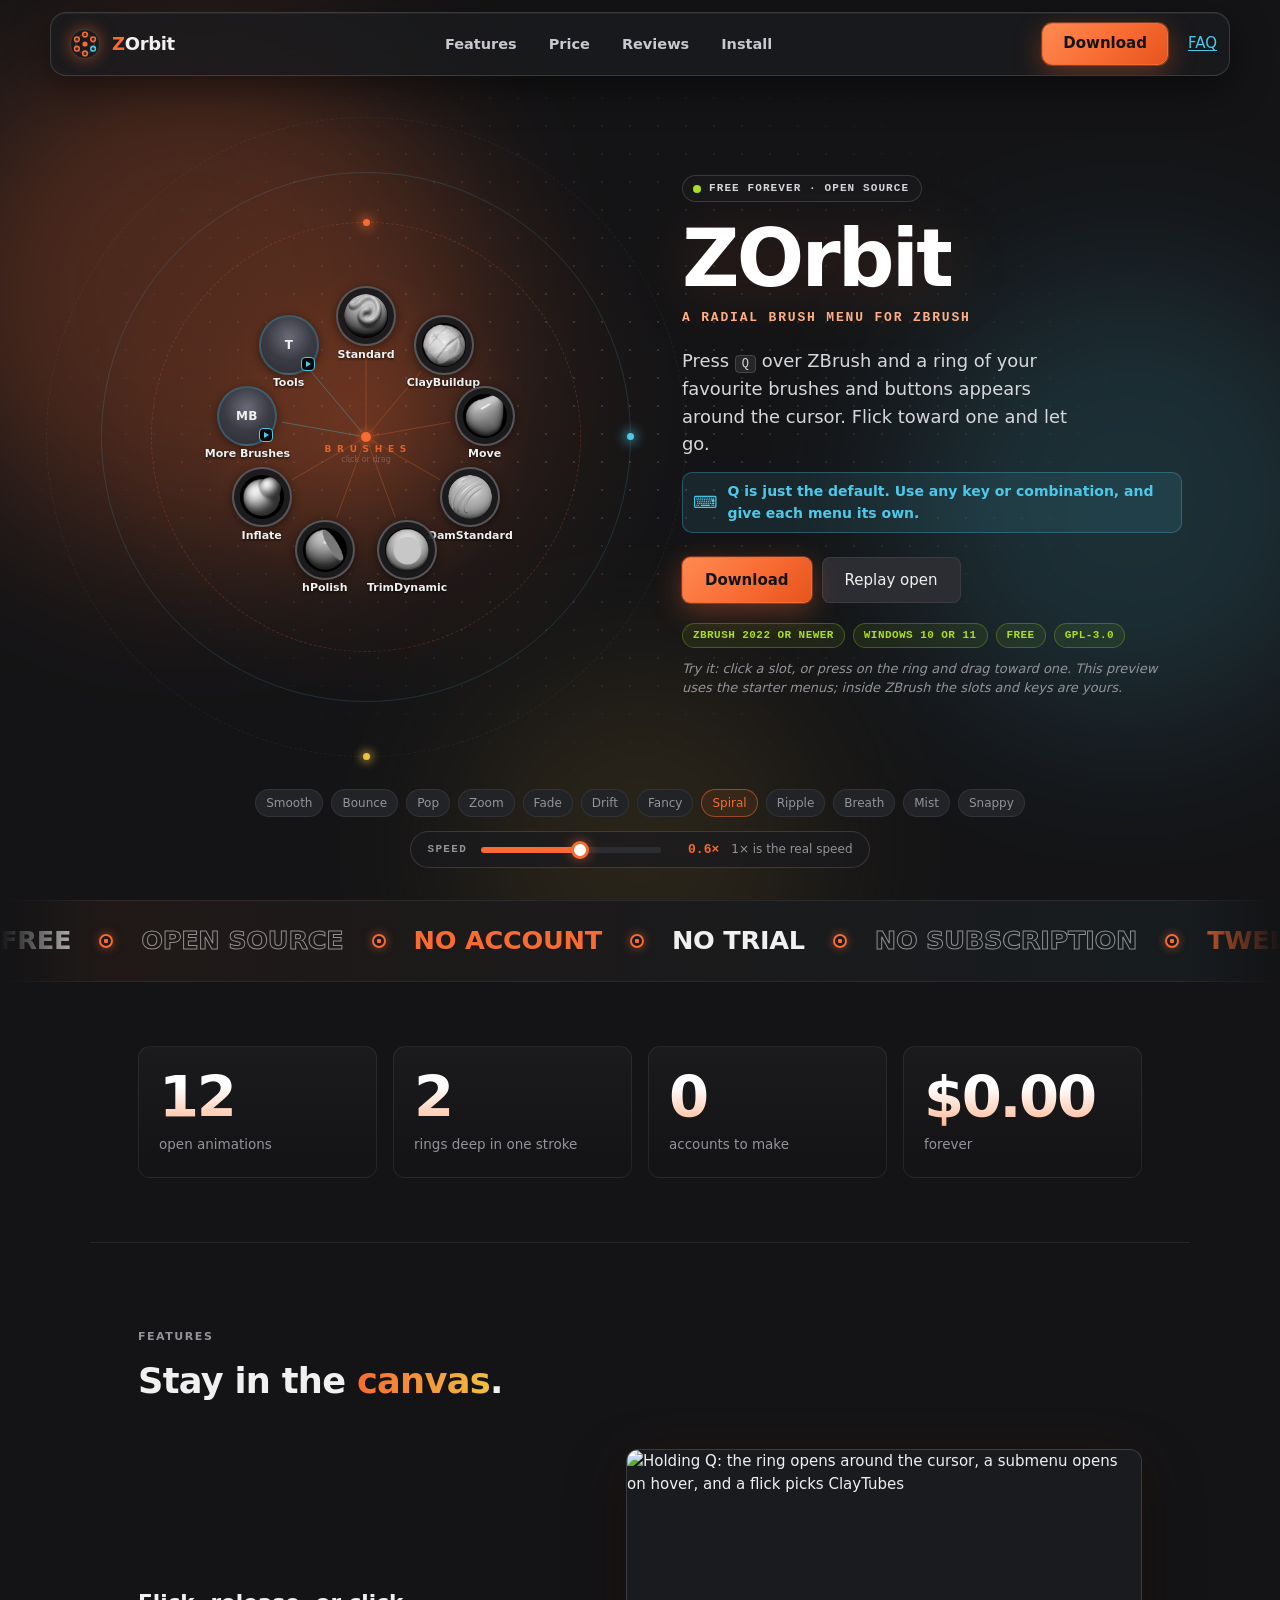
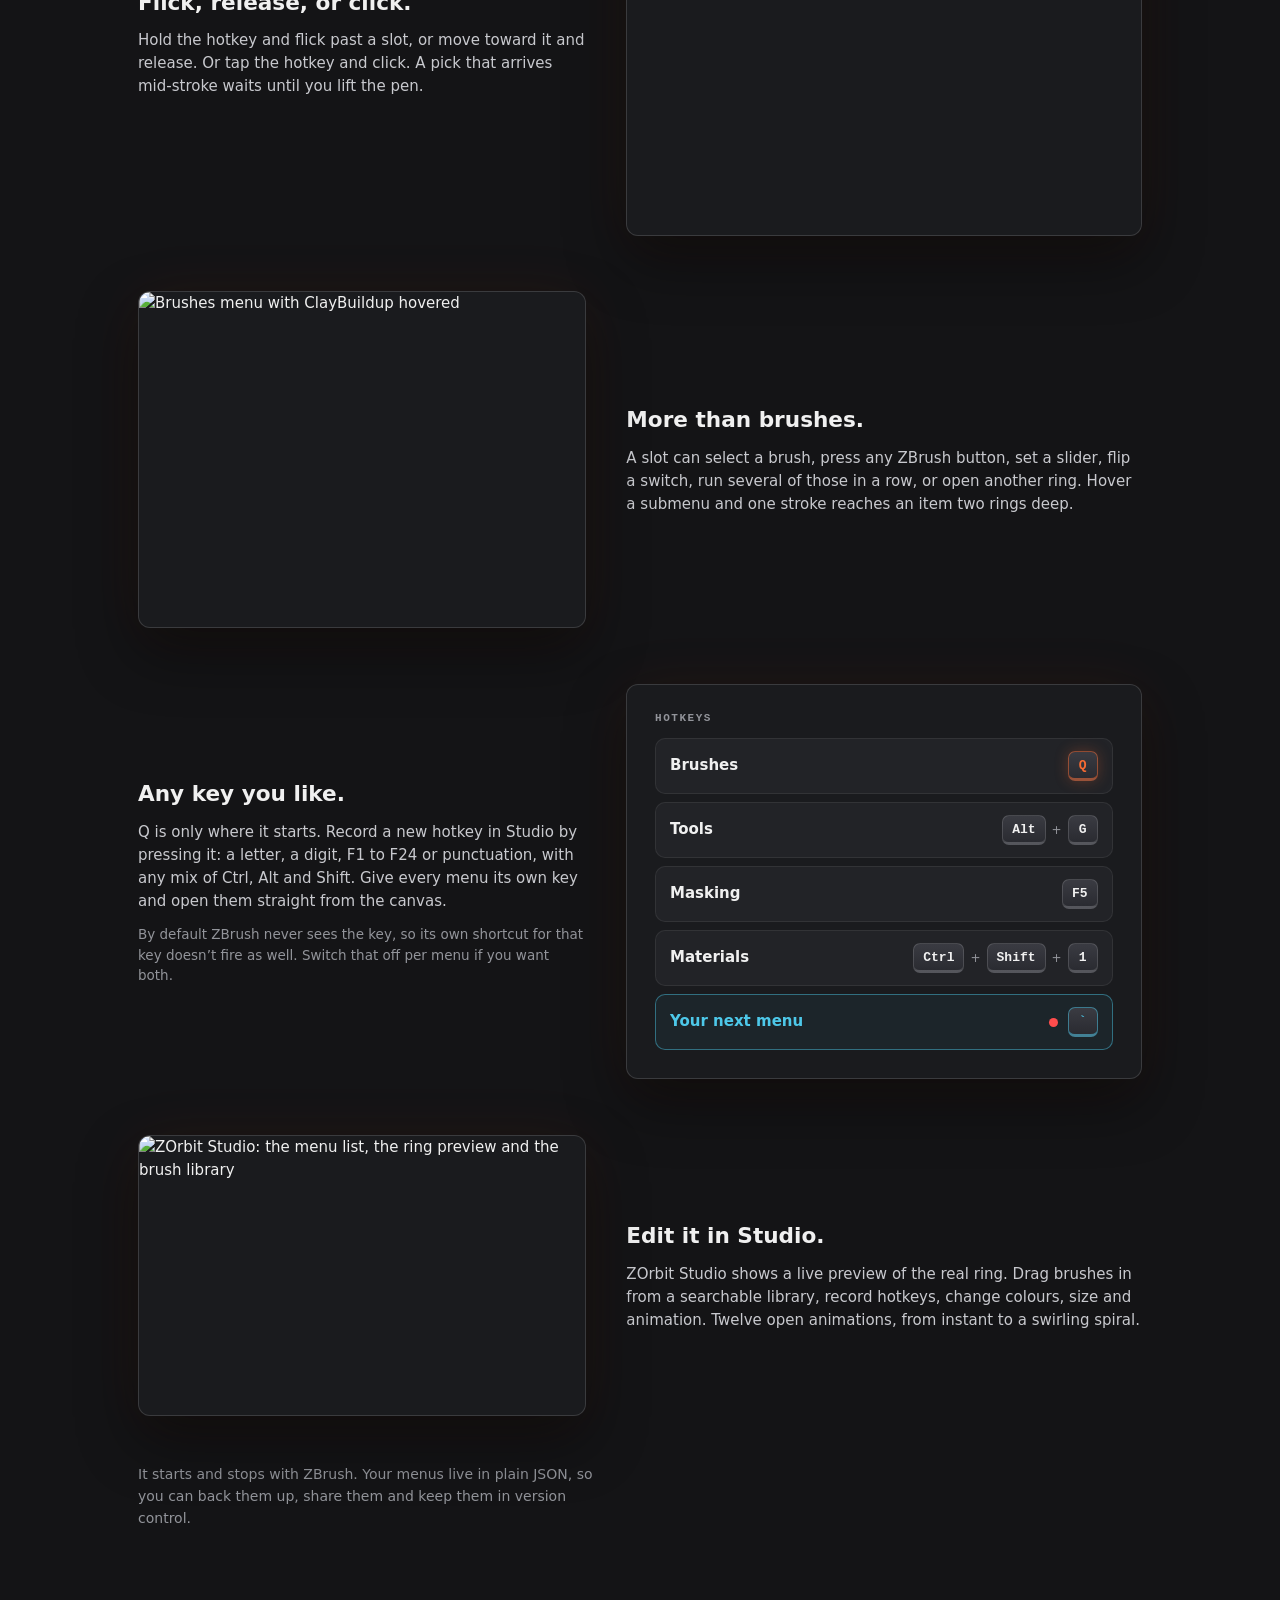
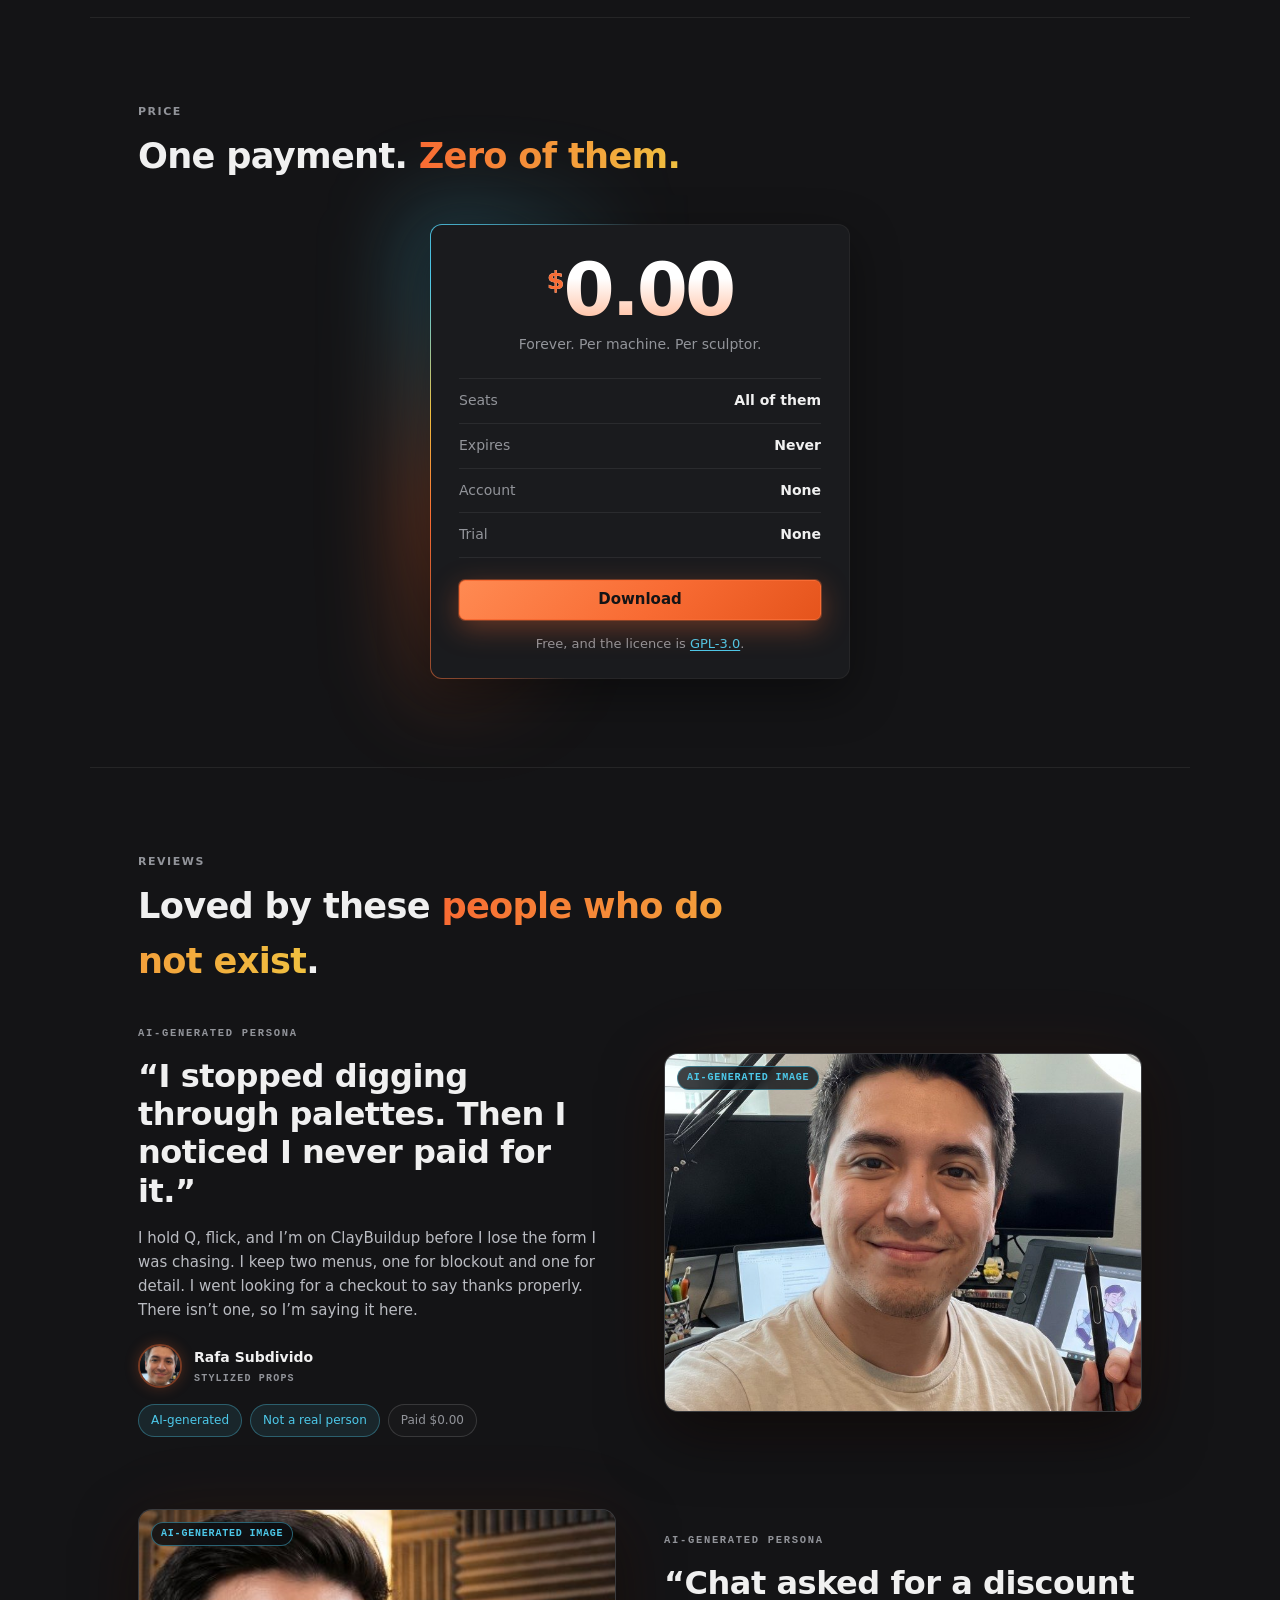
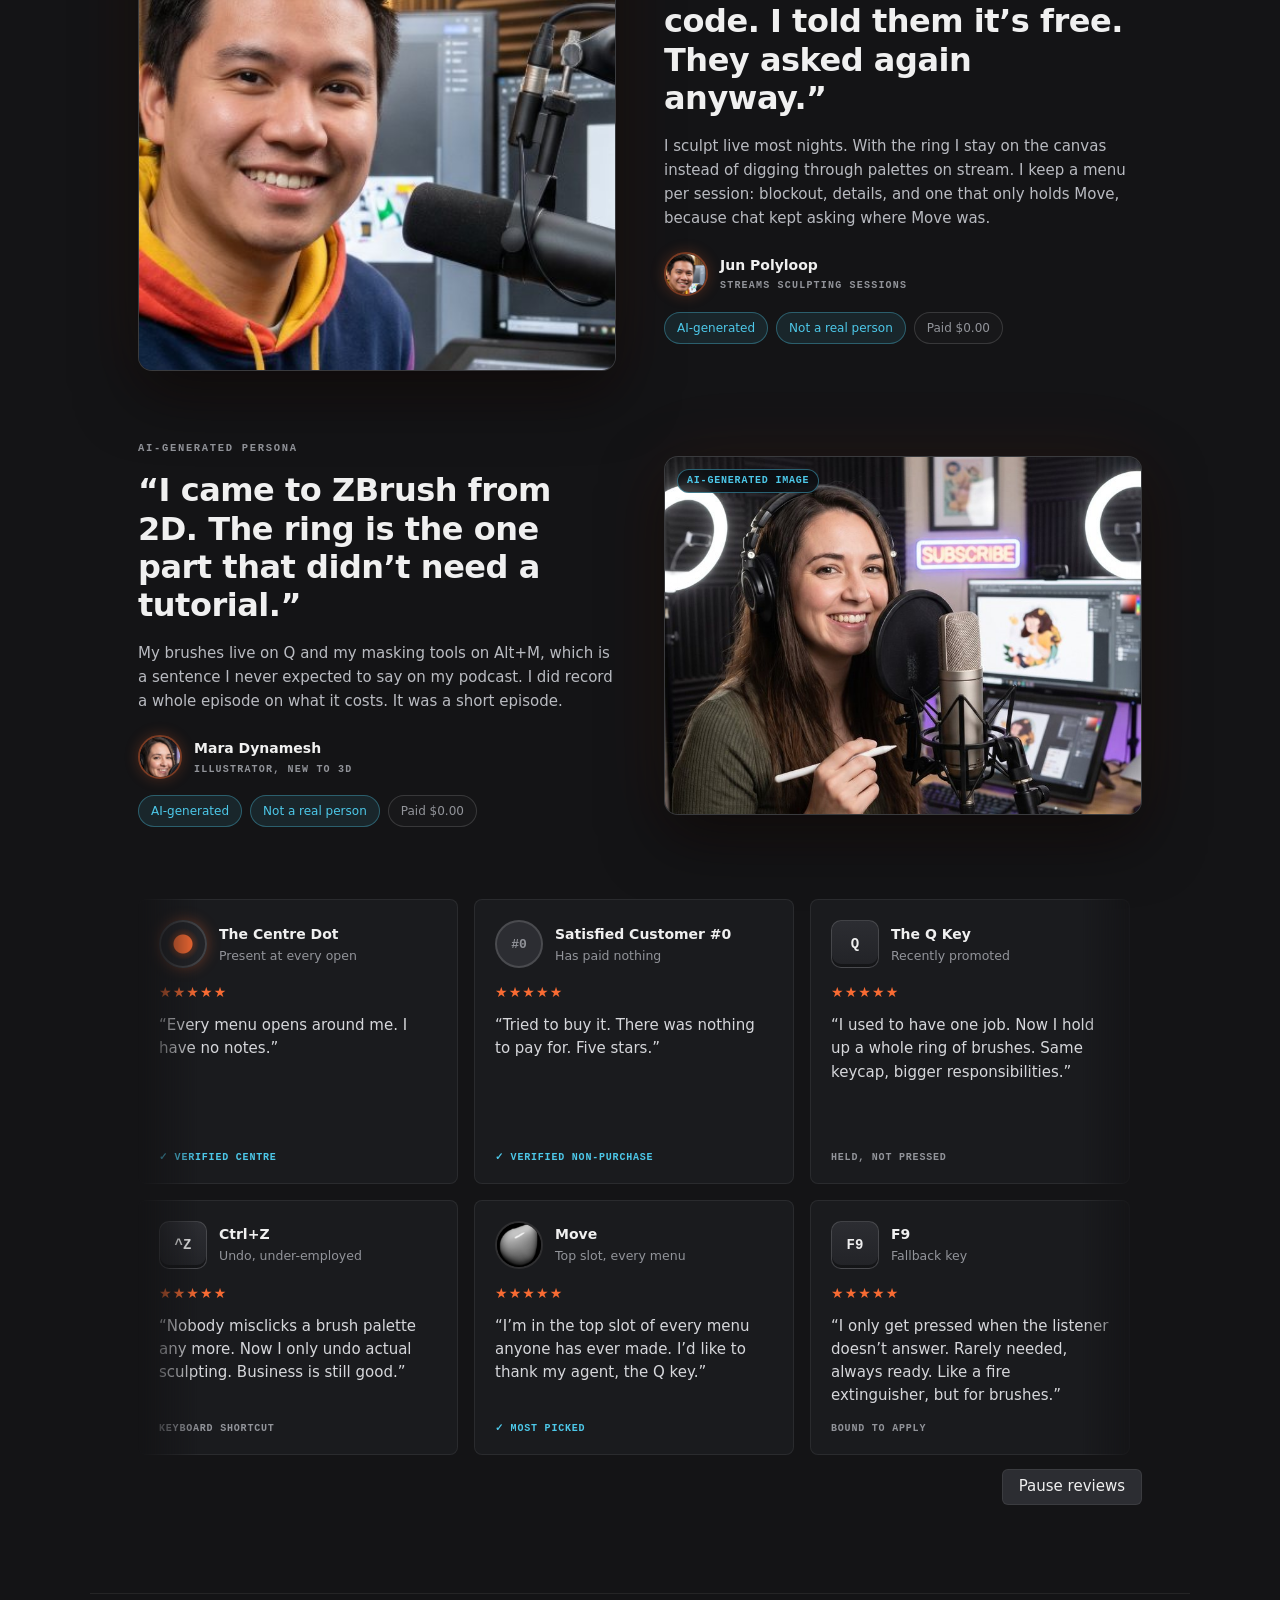
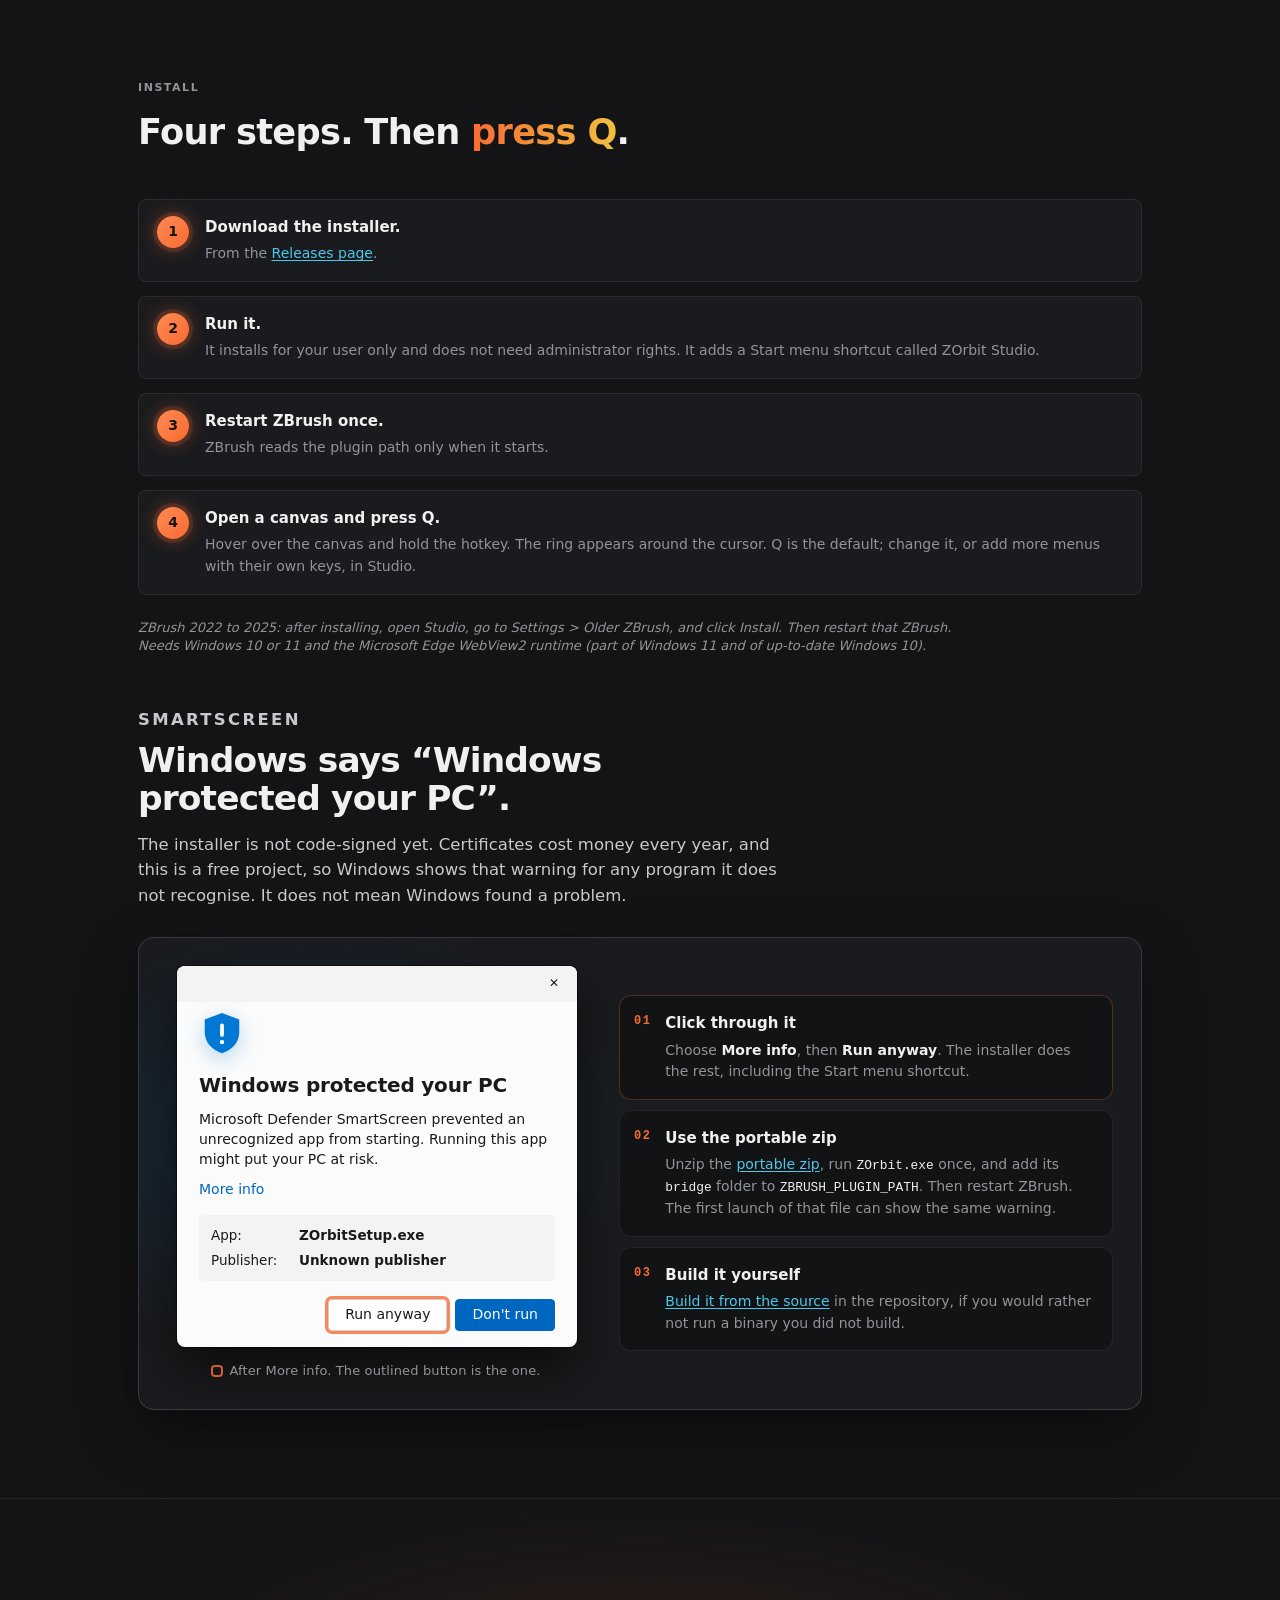
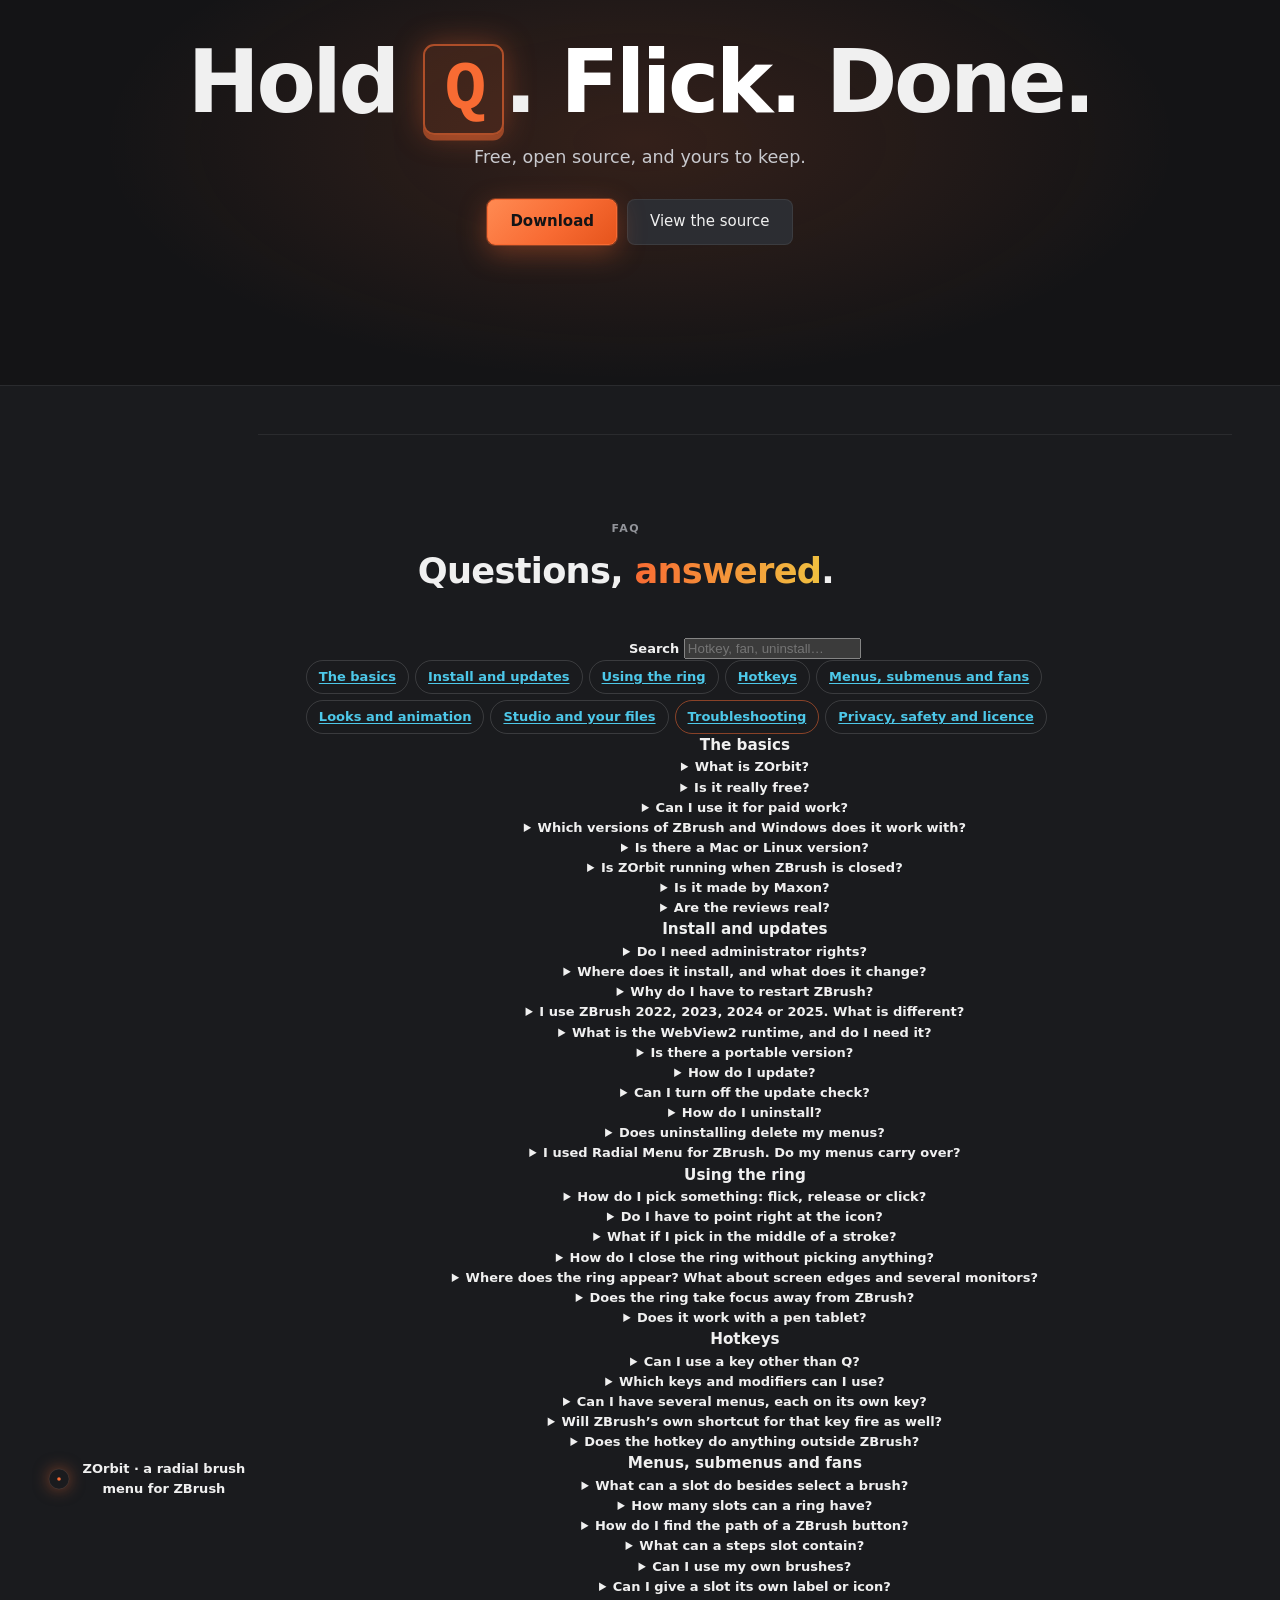
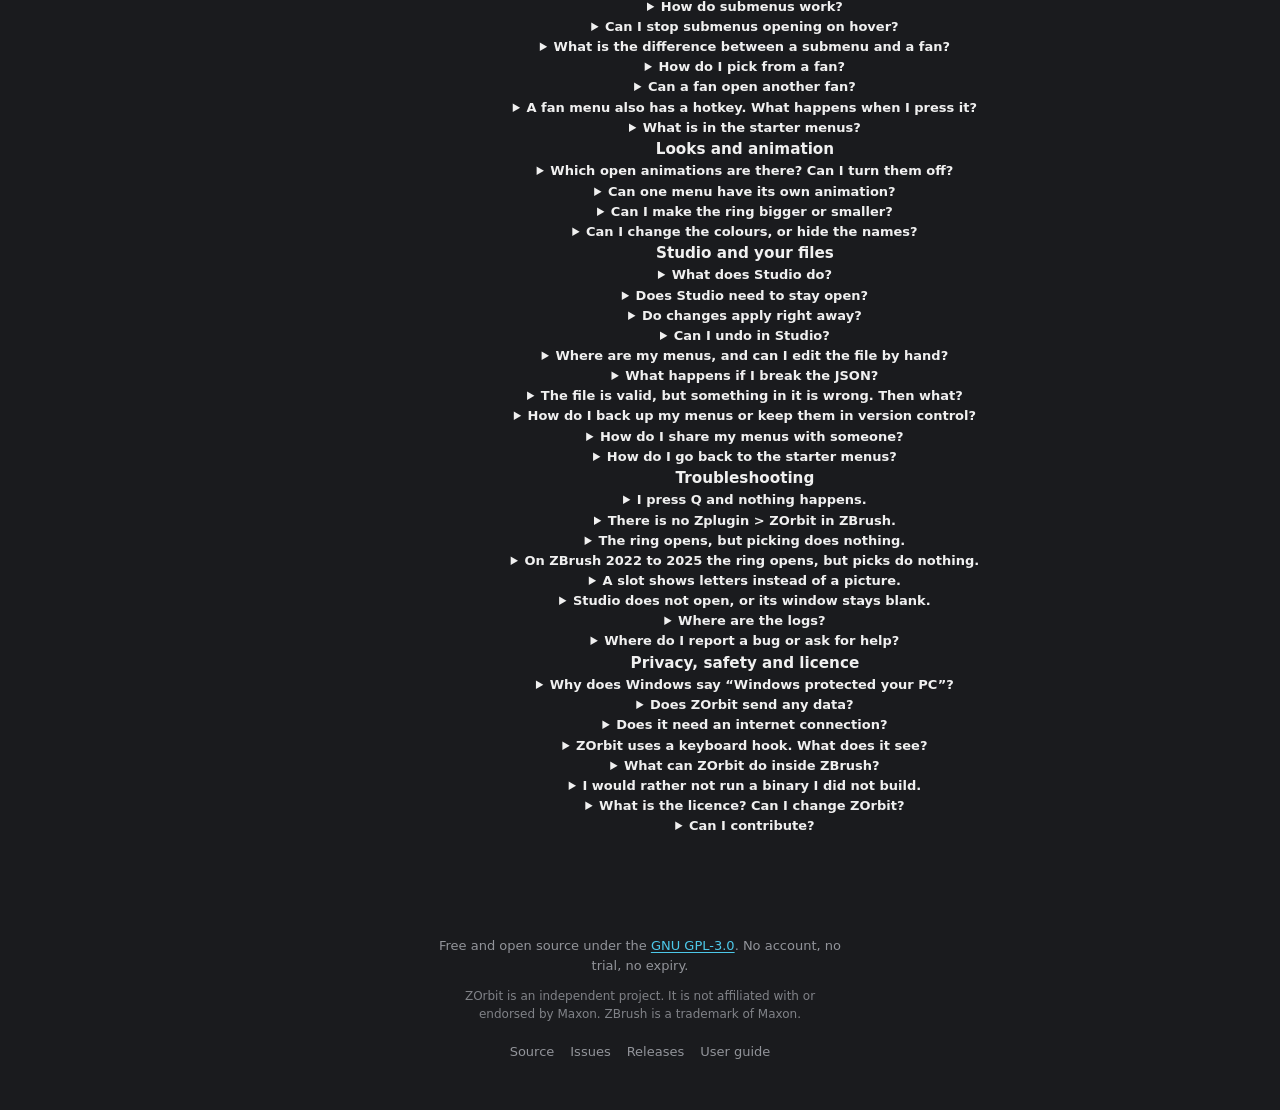
==== commit e67c5ce3: "Site: a FAQ of 74 questions in nine topics, with search and a topic list" ====
--- a/site/index.html
+++ b/site/index.html
@@ -46,6 +46,7 @@
   </nav>
   <a class="btn primary download" href="https://github.com/combwizard/zorbit/releases/latest">Download</a>
   <span class="progress" aria-hidden="true"></span>
+    <a href="#faq">FAQ</a>
   </div>
 </header>
 
@@ -602,6 +603,410 @@
       </svg>
     </span>
     <span>ZOrbit · a radial brush menu for ZBrush</span>
+  <section class="section" id="faq">
+    <header class="section-head">
+      <p class="eyebrow">FAQ</p>
+      <h2>Questions, <span class="grad">answered</span>.</h2>
+    </header>
+    <div class="faq">
+      <aside class="faq-side">
+        <label class="faq-search" hidden>
+          <span class="faq-search-l">Search</span>
+          <input type="search" id="faqSearch" placeholder="Hotkey, fan, uninstall…" autocomplete="off" spellcheck="false">
+        </label>
+        <nav class="faq-topics" aria-label="FAQ topics">
+          <a href="#faq-basics">The basics</a>
+          <a href="#faq-setup">Install and updates</a>
+          <a href="#faq-ring">Using the ring</a>
+          <a href="#faq-keys">Hotkeys</a>
+          <a href="#faq-menus">Menus, submenus and fans</a>
+          <a href="#faq-look">Looks and animation</a>
+          <a href="#faq-studio">Studio and your files</a>
+          <a href="#faq-trouble">Troubleshooting</a>
+          <a href="#faq-trust">Privacy, safety and licence</a>
+        </nav>
+      </aside>
+
+      <div class="faq-list">
+        <div class="faq-group" id="faq-basics">
+          <h3>The basics</h3>
+          <details class="faq-q" id="q-what">
+            <summary>What is ZOrbit?</summary>
+            <div class="faq-a"><p>A radial menu for ZBrush on Windows. Hold a hotkey over the canvas and a ring of your brushes and buttons appears around the cursor. Flick toward one, or move to it and let go, and ZBrush switches. You set up the rings in ZOrbit Studio.</p></div>
+          </details>
+          <details class="faq-q" id="q-free">
+            <summary>Is it really free?</summary>
+            <div class="faq-a"><p>Yes. There is no licence key, no account, no trial and no expiry date, and you can use it on as many machines as you like. The Licence screen in Studio is a joke. You can hide it in Settings &gt; Studio.</p></div>
+          </details>
+          <details class="faq-q" id="q-commercial">
+            <summary>Can I use it for paid work?</summary>
+            <div class="faq-a"><p>Yes. The GPL lets you run the program for any purpose, and it does not cover what you sculpt with it.</p></div>
+          </details>
+          <details class="faq-q" id="q-versions">
+            <summary>Which versions of ZBrush and Windows does it work with?</summary>
+            <div class="faq-a"><p>ZBrush 2022 or newer, on 64-bit Windows 10 or 11. ZBrush 2026 and newer load the plugin the installer sets up. ZBrush 2022 to 2025 need one extra step in Studio, see <a href="#q-older">older ZBrush</a>.</p></div>
+          </details>
+          <details class="faq-q" id="q-mac">
+            <summary>Is there a Mac or Linux version?</summary>
+            <div class="faq-a"><p>No. ZOrbit relies on Windows to catch the hotkey and draw the ring, so it runs on Windows only.</p></div>
+          </details>
+          <details class="faq-q" id="q-running">
+            <summary>Is ZOrbit running when ZBrush is closed?</summary>
+            <div class="faq-a"><p>No. ZBrush starts it through the plugin, and it quits a few seconds after ZBrush closes. While it runs it has an icon in the notification area with Open Studio, Reload menus, Open logs folder and Quit ZOrbit.</p></div>
+          </details>
+          <details class="faq-q" id="q-maxon">
+            <summary>Is it made by Maxon?</summary>
+            <div class="faq-a"><p>No. ZOrbit is an independent project. It is not affiliated with or endorsed by Maxon. ZBrush is a trademark of Maxon.</p></div>
+          </details>
+          <details class="faq-q" id="q-reviews">
+            <summary>Are the reviews real?</summary>
+            <div class="faq-a"><p>No. The heading says so. The people and their quotes are made up.</p></div>
+          </details>
+        </div>
+
+        <div class="faq-group" id="faq-setup">
+          <h3>Install and updates</h3>
+          <details class="faq-q" id="q-admin">
+            <summary>Do I need administrator rights?</summary>
+            <div class="faq-a"><p>Not for the installer. It installs for your user only. The one exception is the plugin for ZBrush 2022 to 2025 when that ZBrush lives under Program Files: Windows asks once while Studio copies the plugin in.</p></div>
+          </details>
+          <details class="faq-q" id="q-where">
+            <summary>Where does it install, and what does it change?</summary>
+            <div class="faq-a"><p>It installs to <code>%LOCALAPPDATA%\Programs\ZOrbit</code>. It adds that folder’s <code>bridge</code> folder to your user <code>ZBRUSH_PLUGIN_PATH</code> variable, keeping any entries already there, and adds a Start menu shortcut called ZOrbit Studio. A desktop shortcut is offered but off unless you tick it.</p></div>
+          </details>
+          <details class="faq-q" id="q-restart">
+            <summary>Why do I have to restart ZBrush?</summary>
+            <div class="faq-a"><p>ZBrush reads <code>ZBRUSH_PLUGIN_PATH</code> only when it starts. Restart it once after installing and it loads the plugin, which starts ZOrbit. After that it starts with ZBrush on its own.</p></div>
+          </details>
+          <details class="faq-q" id="q-older">
+            <summary>I use ZBrush 2022, 2023, 2024 or 2025. What is different?</summary>
+            <div class="faq-a"><p>Those versions have no Python API, so ZOrbit gives them a ZScript plugin with the same Zplugin &gt; ZOrbit palette. Open Studio, go to Settings &gt; Older ZBrush and click Install next to your version. If it is not listed, use Add a ZBrush folder. Then restart that ZBrush.</p></div>
+          </details>
+          <details class="faq-q" id="q-webview">
+            <summary>What is the WebView2 runtime, and do I need it?</summary>
+            <div class="faq-a"><p>Studio draws its window with Microsoft Edge WebView2. It is part of Windows 11 and of up-to-date Windows 10, so you most likely have it already. If not, get it from <a href="https://developer.microsoft.com/microsoft-edge/webview2/">Microsoft</a>.</p></div>
+          </details>
+          <details class="faq-q" id="q-portable">
+            <summary>Is there a portable version?</summary>
+            <div class="faq-a"><p>Yes. Unzip the <a class="portable" href="https://github.com/combwizard/zorbit/releases/latest">portable zip</a>, run <code>ZOrbit.exe</code> once, add the zip’s <code>bridge</code> folder to <code>ZBRUSH_PLUGIN_PATH</code>, then restart ZBrush. The first launch can show the same SmartScreen warning as the installer.</p></div>
+          </details>
+          <details class="faq-q" id="q-update">
+            <summary>How do I update?</summary>
+            <div class="faq-a">
+              <p>When Studio opens it asks GitHub whether there is a newer release. If there is, an orange dot and the new version number appear at the top. Click it, download the installer from the release page and run it over your install. It stops ZOrbit, replaces the program and leaves your menus alone. Then restart ZBrush.</p>
+              <p>On ZBrush 2022 to 2025, Settings &gt; Older ZBrush then shows Update available. Click Update and restart that ZBrush.</p>
+            </div>
+          </details>
+          <details class="faq-q" id="q-update-off">
+            <summary>Can I turn off the update check?</summary>
+            <div class="faq-a"><p>Yes. Switch off Settings &gt; Studio &gt; Check for updates. While it is off, no request is made.</p></div>
+          </details>
+          <details class="faq-q" id="q-uninstall">
+            <summary>How do I uninstall?</summary>
+            <div class="faq-a">
+              <p>Open Windows Settings &gt; Apps &gt; Installed apps, find ZOrbit and choose Uninstall. Restart ZBrush afterwards so it lets go of the plugin. The uninstaller removes only its own entry from <code>ZBRUSH_PLUGIN_PATH</code>.</p>
+              <p>On ZBrush 2022 to 2025, remove the plugin first with Studio &gt; Settings &gt; Older ZBrush &gt; Remove. If you forgot, delete <code>ZOrbitBridge.zsc</code> and the <code>ZOrbitData</code> folder from that ZBrush’s <code>ZStartup\ZPlugs64</code>.</p>
+            </div>
+          </details>
+          <details class="faq-q" id="q-uninstall-menus">
+            <summary>Does uninstalling delete my menus?</summary>
+            <div class="faq-a"><p>No. Your menus and settings are in <code>%APPDATA%\ZOrbit</code> and your logs in <code>%LOCALAPPDATA%\ZOrbit</code>, outside the program folder. Delete those two folders if you want no trace left.</p></div>
+          </details>
+          <details class="faq-q" id="q-radial-menu">
+            <summary>I used Radial Menu for ZBrush. Do my menus carry over?</summary>
+            <div class="faq-a"><p>Yes. ZOrbit is the same project under a new name. Run the new installer over the old install. It moves the program, removes the old shortcut and plugin path entry, and copies your menus and settings to <code>%APPDATA%\ZOrbit</code> on first start. The old data folders stay where they are, and you can delete them. In ZBrush 2026 and newer, an F9 you bound by hand to the old Apply has to be bound again on Zplugin &gt; ZOrbit &gt; Apply.</p></div>
+          </details>
+        </div>
+
+        <div class="faq-group" id="faq-ring">
+          <h3>Using the ring</h3>
+          <details class="faq-q" id="q-pick">
+            <summary>How do I pick something: flick, release or click?</summary>
+            <div class="faq-a">
+              <p>All three work, with the same hotkey:</p>
+              <ul>
+                <li><strong>Release.</strong> Hold the hotkey, point at a slot and let go.</li>
+                <li><strong>Flick.</strong> Move out past a slot’s outer edge and it is picked at once, without letting go.</li>
+                <li><strong>Click.</strong> Tap the hotkey, which keeps the ring open, then click a slot.</li>
+              </ul>
+              <p>A press shorter than 250 ms counts as a tap. You can change that in Settings, from 0 to 1000 ms.</p>
+            </div>
+          </details>
+          <details class="faq-q" id="q-aim">
+            <summary>Do I have to point right at the icon?</summary>
+            <div class="faq-a"><p>No. A slot is chosen by the direction of the cursor from the centre, so pointing toward it is enough. Inside the small dead zone in the middle nothing is picked. A slot answers to at most a quarter of the circle, so on a ring of one to three slots, pointing away from all of them picks nothing.</p></div>
+          </details>
+          <details class="faq-q" id="q-stroke">
+            <summary>What if I pick in the middle of a stroke?</summary>
+            <div class="faq-a"><p>The pick waits until you lift the pen or release the mouse button, then ZBrush switches. The tool never changes halfway through a stroke, so a pick that feels a moment late is doing this on purpose.</p></div>
+          </details>
+          <details class="faq-q" id="q-cancel">
+            <summary>How do I close the ring without picking anything?</summary>
+            <div class="faq-a">
+              <p>Any of these:</p>
+              <ul>
+                <li>Release the hotkey in the middle of the ring, after holding it past the tap time.</li>
+                <li>Press the hotkey again, or press Esc.</li>
+                <li>Right-click, or click the middle of the ring.</li>
+                <li>Wait. It closes by itself after 20 seconds, which you can change in Settings.</li>
+              </ul>
+              <p>With flick switched off, clicking outside the ring cancels too.</p>
+            </div>
+          </details>
+          <details class="faq-q" id="q-position">
+            <summary>Where does the ring appear? What about screen edges and several monitors?</summary>
+            <div class="faq-a"><p>Centred on your cursor, with slots laid out clockwise from the top. Near a screen edge it moves just enough to stay fully on screen. Its sizes scale for high-DPI screens automatically.</p></div>
+          </details>
+          <details class="faq-q" id="q-focus">
+            <summary>Does the ring take focus away from ZBrush?</summary>
+            <div class="faq-a"><p>No. The ring window never takes keyboard focus, so ZBrush stays the active window underneath it.</p></div>
+          </details>
+          <details class="faq-q" id="q-tablet">
+            <summary>Does it work with a pen tablet?</summary>
+            <div class="faq-a"><p>The ring opens from a keyboard key, so you point with the pen as you would with a mouse. Picks made mid-stroke wait for the pen to lift, and after each pick ZOrbit nudges the cursor by zero pixels to wake ZBrush’s pen tracking.</p></div>
+          </details>
+        </div>
+
+        <div class="faq-group" id="faq-keys">
+          <h3>Hotkeys</h3>
+          <details class="faq-q" id="q-change-key">
+            <summary>Can I use a key other than Q?</summary>
+            <div class="faq-a"><p>Yes. In Studio, click the hotkey field on the Menus screen and press the keys you want. Or type it into the menu file, for example <code>"hotkey": "Alt+G"</code>. It applies as soon as you save, with no restart.</p></div>
+          </details>
+          <details class="faq-q" id="q-which-keys">
+            <summary>Which keys and modifiers can I use?</summary>
+            <div class="faq-a"><p>Any mix of Ctrl, Alt and Shift, with a letter, a digit, F1 to F24 or one of <code>` - = [ ] \ ; ' , . /</code>. In the menu file you can also use <code>space</code>, <code>tab</code>, <code>enter</code>, <code>backspace</code>, <code>insert</code>, <code>delete</code>, <code>home</code>, <code>end</code>, <code>pageup</code> and <code>pagedown</code>. The Windows key is not allowed.</p></div>
+          </details>
+          <details class="faq-q" id="q-many-menus">
+            <summary>Can I have several menus, each on its own key?</summary>
+            <div class="faq-a"><p>Yes. Give each menu its own hotkey and open it straight from the canvas. Two menus cannot share a key: the second is reported as a problem and ignored. A menu with no hotkey works as a submenu.</p></div>
+          </details>
+          <details class="faq-q" id="q-swallow">
+            <summary>Will ZBrush’s own shortcut for that key fire as well?</summary>
+            <div class="faq-a"><p>Not by default. A menu swallows its hotkey, so ZBrush never sees it. Switch off Swallow hotkey in that menu’s settings, or set <code>"swallow": false</code>, if you want the key to reach ZBrush too.</p></div>
+          </details>
+          <details class="faq-q" id="q-other-apps">
+            <summary>Does the hotkey do anything outside ZBrush?</summary>
+            <div class="faq-a"><p>No. It only works while ZBrush is the front window. Everywhere else the key behaves as normal. Keys sent by other programs, such as macro tools, are ignored as well.</p></div>
+          </details>
+        </div>
+
+        <div class="faq-group" id="faq-menus">
+          <h3>Menus, submenus and fans</h3>
+          <details class="faq-q" id="q-slot-kinds">
+            <summary>What can a slot do besides select a brush?</summary>
+            <div class="faq-a">
+              <p>Each slot does one of these:</p>
+              <ul>
+                <li>Select a brush (<code>brush</code>).</li>
+                <li>Press any ZBrush button by its interface path (<code>press</code>).</li>
+                <li>Set a slider or value to a number (<code>set</code>).</li>
+                <li>Flip a switch (<code>toggle</code>).</li>
+                <li>Run a list of those in order (<code>steps</code>).</li>
+                <li>Open another ring (<code>menu</code>).</li>
+              </ul>
+            </div>
+          </details>
+          <details class="faq-q" id="q-how-many">
+            <summary>How many slots can a ring have?</summary>
+            <div class="faq-a"><p>There is no hard limit, but rings work best with 4 to 12. Each slot gets an equal share of the circle, so a crowded ring leaves less room to aim.</p></div>
+          </details>
+          <details class="faq-q" id="q-path">
+            <summary>How do I find the path of a ZBrush button?</summary>
+            <div class="faq-a"><p>Join the palette and button names with colons, as ZBrush shows them, for example <code>Tool:Masking:Clear</code>. Capitals do not matter, and Studio suggests common paths as you type. A path your ZBrush does not have shows up in <code>bridge.log</code> as “no such interface item”.</p></div>
+          </details>
+          <details class="faq-q" id="q-steps">
+            <summary>What can a steps slot contain?</summary>
+            <div class="faq-a"><p>Brush, press, set and toggle actions, run in order. Steps cannot open menus or hold more steps. The starter menus have a Fresh Start slot that clears the mask and then picks the Standard brush.</p></div>
+          </details>
+          <details class="faq-q" id="q-custom-brushes">
+            <summary>Can I use my own brushes?</summary>
+            <div class="faq-a"><p>Yes, if ZBrush has them loaded or ZOrbit can find the <code>.zbp</code>. It looks in your ZBrush install’s brush folders and your user <code>ZStartup\BrushPresets</code> folder, subfolders included, and skips folders whose names start with an underscore. Spaces and capitals in a brush name do not matter.</p></div>
+          </details>
+          <details class="faq-q" id="q-icons">
+            <summary>Can I give a slot its own label or icon?</summary>
+            <div class="faq-a"><p>Yes. <code>label</code> is the text under the slot. <code>icon</code> can be a brush name or the path to a <code>.zbp</code> or <code>.png</code>. Without one, a brush slot uses the brush’s own thumbnail and other slots show a round placeholder with short text.</p></div>
+          </details>
+          <details class="faq-q" id="q-submenus">
+            <summary>How do submenus work?</summary>
+            <div class="faq-a"><p>Put a <code>menu</code> slot on a ring. Move onto it and the submenu opens at once, centred on that slot. If you are still holding the hotkey, one movement can go into the submenu and on to one of its items. Release in the middle of the submenu to keep it open and click instead.</p></div>
+          </details>
+          <details class="faq-q" id="q-hover">
+            <summary>Can I stop submenus opening on hover?</summary>
+            <div class="faq-a"><p>Yes. Switch off Open submenus on hover in Settings, or set <code>"hover_submenus": false</code>. Submenus then open when you release or click on them.</p></div>
+          </details>
+          <details class="faq-q" id="q-fan">
+            <summary>What is the difference between a submenu and a fan?</summary>
+            <div class="faq-a"><p>A plain submenu replaces the current ring with a new one. A fan opens in place: its items spread in an arc beyond its slot, and the ring you came from stays on screen. Switch on Fan out when opened from another menu in the submenu’s settings, or add <code>"fan": true</code> to it. The setting belongs to the submenu, so every slot that opens it fans.</p></div>
+          </details>
+          <details class="faq-q" id="q-fan-pick">
+            <summary>How do I pick from a fan?</summary>
+            <div class="faq-a"><p>The same ways as on the ring: release over an item, click it, or flick past it. Release on the fan’s own slot to keep it open and click. Moving the cursor away from a fan closes it.</p></div>
+          </details>
+          <details class="faq-q" id="q-fan-depth">
+            <summary>Can a fan open another fan?</summary>
+            <div class="faq-a"><p>Yes, up to three deep, and the earlier fans stay visible. Where there is no room for a fan by a screen edge, or it would lead back to a menu already open on the way, it opens as a ring instead.</p></div>
+          </details>
+          <details class="faq-q" id="q-fan-hotkey">
+            <summary>A fan menu also has a hotkey. What happens when I press it?</summary>
+            <div class="faq-a"><p>It opens as a normal ring. Fanning only applies when the menu is opened from another menu.</p></div>
+          </details>
+          <details class="faq-q" id="q-starter">
+            <summary>What is in the starter menus?</summary>
+            <div class="faq-a"><p>Brushes on Q, with the submenus More Brushes, Tools (masking, symmetry, PolyFrame, LazyMouse and other switches) and SubDivide. They use only brushes that come with ZBrush, so they work on any install.</p></div>
+          </details>
+        </div>
+
+        <div class="faq-group" id="faq-look">
+          <h3>Looks and animation</h3>
+          <details class="faq-q" id="q-anims">
+            <summary>Which open animations are there? Can I turn them off?</summary>
+            <div class="faq-a"><p>Twelve: smooth, bounce, pop, zoom, fade, drift, fancy, spiral, ripple, breath, mist and snappy. Snappy has no animation at all. Closing is always instant, so a pick never waits for an animation.</p></div>
+          </details>
+          <details class="faq-q" id="q-anim-menu">
+            <summary>Can one menu have its own animation?</summary>
+            <div class="faq-a"><p>Yes. Choose one under Open animation in the menu’s settings, or add <code>"animation": "spiral"</code> to the menu. Menus without one use the ring-wide setting.</p></div>
+          </details>
+          <details class="faq-q" id="q-size">
+            <summary>Can I make the ring bigger or smaller?</summary>
+            <div class="faq-a"><p>Yes, in Settings. Radius goes from 60 to 400 pixels (145 by default), slot size from 32 to 160 (72) and the dead zone in the middle from 10 to 120 (38).</p></div>
+          </details>
+          <details class="faq-q" id="q-colours">
+            <summary>Can I change the colours, or hide the names?</summary>
+            <div class="faq-a"><p>Yes. There are five colours: slot fill, accent, highlight, text and lines. Any you leave alone keep their default, and Reset all colours puts them back. To show icons only, set Labels to none.</p></div>
+          </details>
+        </div>
+
+        <div class="faq-group" id="faq-studio">
+          <h3>Studio and your files</h3>
+          <details class="faq-q" id="q-studio">
+            <summary>What does Studio do?</summary>
+            <div class="faq-a"><p>It edits your menus. The Menus screen has a live preview drawn by the same code as the real ring. The Library lets you search every brush ZBrush can load and drag them in. Settings covers size, animation, labels, colours, timing and the ZBrush bridge. Status shows whether ZBrush, the app and the bridge are running.</p></div>
+          </details>
+          <details class="faq-q" id="q-studio-open">
+            <summary>Does Studio need to stay open?</summary>
+            <div class="faq-a"><p>No. The ring is drawn by a separate small app that starts and stops with ZBrush and reads your menus itself. Close Studio once you have saved.</p></div>
+          </details>
+          <details class="faq-q" id="q-live">
+            <summary>Do changes apply right away?</summary>
+            <div class="faq-a"><p>Yes. The app reads the file again as soon as it changes, new hotkeys included. There is no need to restart ZBrush.</p></div>
+          </details>
+          <details class="faq-q" id="q-undo">
+            <summary>Can I undo in Studio?</summary>
+            <div class="faq-a"><p>Yes. Ctrl+Z undoes, Ctrl+Y or Ctrl+Shift+Z redoes, and Revert goes back to what is saved on disk. Closing with unsaved changes shows what you would lose and asks first.</p></div>
+          </details>
+          <details class="faq-q" id="q-file">
+            <summary>Where are my menus, and can I edit the file by hand?</summary>
+            <div class="faq-a"><p>They are in <code>%APPDATA%\ZOrbit\radial.json</code>, a plain JSON file. Edit it in any text editor and the app picks up the change within about half a second. If you then save in Studio, it notices the file changed on disk and asks whether to overwrite it or reload.</p></div>
+          </details>
+          <details class="faq-q" id="q-broken">
+            <summary>What happens if I break the JSON?</summary>
+            <div class="faq-a"><p>The app keeps using the last good version and logs the error. Studio opens a recovery screen with the error, its line and column, and three choices: Open folder, Restore backup and Start from defaults. The unreadable file is kept as <code>radial.json.broken</code>.</p></div>
+          </details>
+          <details class="faq-q" id="q-problems">
+            <summary>The file is valid, but something in it is wrong. Then what?</summary>
+            <div class="faq-a"><p>Studio shows a problems pill. Each entry says what is wrong in plain words and jumps to the menu, item or setting to fix. The app skips bad items and logs what it skipped, and out-of-range settings fall back to their defaults.</p></div>
+          </details>
+          <details class="faq-q" id="q-backup">
+            <summary>How do I back up my menus or keep them in version control?</summary>
+            <div class="faq-a"><p>Copy <code>radial.json</code>. Studio also keeps the version before your last save as <code>radial.json.bak</code>. The file is plain JSON with two-space indentation, so it diffs cleanly in git.</p></div>
+          </details>
+          <details class="faq-q" id="q-share">
+            <summary>How do I share my menus with someone?</summary>
+            <div class="faq-a"><p>Send them <code>radial.json</code> to put in their <code>%APPDATA%\ZOrbit</code>. They need the same brushes, and any button paths must exist in their ZBrush. Icons that point at <code>.png</code> files on your disk do not travel with it. Studio has no import or export because the menus are that one file.</p></div>
+          </details>
+          <details class="faq-q" id="q-reset">
+            <summary>How do I go back to the starter menus?</summary>
+            <div class="faq-a"><p>Delete <code>radial.json</code> (or move it somewhere safe). The app or Studio writes a fresh one from the starter menus the next time it starts. Single settings have their own reset arrows in Settings.</p></div>
+          </details>
+        </div>
+
+        <div class="faq-group" id="faq-trouble">
+          <h3>Troubleshooting</h3>
+          <details class="faq-q" id="q-nothing">
+            <summary>I press Q and nothing happens.</summary>
+            <div class="faq-a">
+              <p>Work down this list:</p>
+              <ol>
+                <li>Make sure ZBrush is the front window. The hotkey is ignored everywhere else.</li>
+                <li>In ZBrush, open Zplugin &gt; ZOrbit &gt; Status. If the palette is missing, see the <a href="#q-no-palette">next question</a>.</li>
+                <li>If Status says the app is not running, press Start App, then read <code>app_stderr.log</code> and <code>radiald.log</code>.</li>
+                <li>In Studio, look for the problems pill. A menu with no usable items or a duplicate hotkey does not open.</li>
+                <li>Another program may grab the same key first. Try a different hotkey.</li>
+              </ol>
+            </div>
+          </details>
+          <details class="faq-q" id="q-no-palette">
+            <summary>There is no Zplugin &gt; ZOrbit in ZBrush.</summary>
+            <div class="faq-a"><p>ZBrush did not load the plugin. Restart ZBrush, then check that your user environment variable <code>ZBRUSH_PLUGIN_PATH</code> contains ZOrbit’s <code>bridge</code> folder. On ZBrush 2022 to 2025, install the plugin again from Studio &gt; Settings &gt; Older ZBrush and restart that ZBrush.</p></div>
+          </details>
+          <details class="faq-q" id="q-pick-nothing">
+            <summary>The ring opens, but picking does nothing.</summary>
+            <div class="faq-a"><p>Open Zplugin &gt; ZOrbit &gt; Status and check that the listener says verified. If not, bind the fallback key: Ctrl+Alt+click Zplugin &gt; ZOrbit &gt; Apply, press F9, then Preferences &gt; Hotkeys &gt; Store. <code>bridge.log</code> names every action and whether it worked.</p></div>
+          </details>
+          <details class="faq-q" id="q-pick-older">
+            <summary>On ZBrush 2022 to 2025 the ring opens, but picks do nothing.</summary>
+            <div class="faq-a"><p>Picks there arrive through the bridge key. Hover Zplugin &gt; ZOrbit &gt; Apply and check its hotkey matches the bridge key in Studio, F9 unless you changed it. If you bound a key by hand, press Preferences &gt; Hotkeys &gt; Store, or the binding is gone after a restart. If Settings &gt; Older ZBrush says Update available, update the plugin. <code>zscript_bridge.log</code> shows what the last pick did.</p></div>
+          </details>
+          <details class="faq-q" id="q-letters">
+            <summary>A slot shows letters instead of a picture.</summary>
+            <div class="faq-a"><p>There is no thumbnail for it. For a brush, ZOrbit found no <code>.zbp</code> file. For other kinds of slot a round placeholder with short text is normal.</p></div>
+          </details>
+          <details class="faq-q" id="q-studio-blank">
+            <summary>Studio does not open, or its window stays blank.</summary>
+            <div class="faq-a"><p>Studio needs the <a href="#q-webview">WebView2 runtime</a>. Install or repair it, then read <code>studio.log</code> in <code>%LOCALAPPDATA%\ZOrbit</code>, which records how Studio started.</p></div>
+          </details>
+          <details class="faq-q" id="q-logs">
+            <summary>Where are the logs?</summary>
+            <div class="faq-a"><p>In <code>%LOCALAPPDATA%\ZOrbit</code>: <code>radiald.log</code> for the app, <code>bridge.log</code> for the ZBrush side, <code>app_stderr.log</code> for crashes at startup and <code>studio.log</code> for Studio. ZBrush 2022 to 2025 also write <code>zscript_bridge.log</code>. Studio’s Status screen and the notification-area icon both open the folder.</p></div>
+          </details>
+          <details class="faq-q" id="q-bug">
+            <summary>Where do I report a bug or ask for help?</summary>
+            <div class="faq-a"><p>On the <a href="https://github.com/combwizard/zorbit/issues">issue tracker</a>. Say which Windows and ZBrush you use, what you did, what you expected and what happened, and paste the last lines of <code>radiald.log</code> and <code>bridge.log</code>. The logs hold brush names and menu ids, so glance over them first.</p></div>
+          </details>
+        </div>
+
+        <div class="faq-group" id="faq-trust">
+          <h3>Privacy, safety and licence</h3>
+          <details class="faq-q" id="q-smartscreen">
+            <summary>Why does Windows say “Windows protected your PC”?</summary>
+            <div class="faq-a"><p>The installer is not code-signed yet, and SmartScreen warns about any program it does not recognise. It does not mean Windows found a problem. Choose More info, then Run anyway. The <a href="#install">install section</a> has the other ways through.</p></div>
+          </details>
+          <details class="faq-q" id="q-data">
+            <summary>Does ZOrbit send any data?</summary>
+            <div class="faq-a"><p>No. There is no account, no tracking and no telemetry. The only network request is Studio’s update check, which asks GitHub for the latest release and sends nothing about you or your menus. The app that draws the ring and the ZBrush plugin make no network requests. On your own PC, the app keeps a count of which brushes you pick in <code>usage.json</code>, and that file never leaves it.</p></div>
+          </details>
+          <details class="faq-q" id="q-offline">
+            <summary>Does it need an internet connection?</summary>
+            <div class="faq-a"><p>No. Everything works offline. If the update check cannot reach GitHub, Studio notes it in its log and carries on.</p></div>
+          </details>
+          <details class="faq-q" id="q-hook">
+            <summary>ZOrbit uses a keyboard hook. What does it see?</summary>
+            <div class="faq-a"><p>Windows needs a hook for ZOrbit to catch your hotkey before ZBrush does. The hook only compares each key press with your menu hotkeys. It does not record or store keys.</p></div>
+          </details>
+          <details class="faq-q" id="q-zbrush-access">
+            <summary>What can ZOrbit do inside ZBrush?</summary>
+            <div class="faq-a"><p>Only what is on your menus: select a brush, press a button, set a slider, flip a switch, or a list of those. It does them through ZBrush’s own commands, and <code>radial.json</code> is plain text, so you can read exactly what each slot does.</p></div>
+          </details>
+          <details class="faq-q" id="q-build">
+            <summary>I would rather not run a binary I did not build.</summary>
+            <div class="faq-a"><p>Then <a href="https://github.com/combwizard/zorbit#build-from-source">build it from the source</a>. All of it is in the repository. You need Windows, Python 3.12 and the packages in <code>requirements-dev.txt</code>, then run <code>packaging\build.ps1</code>.</p></div>
+          </details>
+          <details class="faq-q" id="q-licence">
+            <summary>What is the licence? Can I change ZOrbit?</summary>
+            <div class="faq-a"><p>The <a href="https://github.com/combwizard/zorbit/blob/main/LICENSE">GNU GPL-3.0</a>. You can study, change and share it. If you distribute a changed version, you publish its source under the same licence. Third-party parts and their licences are listed in <code>THIRD_PARTY_NOTICES.md</code>.</p></div>
+          </details>
+          <details class="faq-q" id="q-contribute">
+            <summary>Can I contribute?</summary>
+            <div class="faq-a"><p>Yes. Fork the repository, make a focused change and open a pull request. <a href="https://github.com/combwizard/zorbit/blob/main/CONTRIBUTING.md">CONTRIBUTING.md</a> has the details.</p></div>
+          </details>
+        </div>
+
+        <p class="faq-empty" id="faqEmpty" hidden>Nothing matches that. Try another word, or ask on the <a href="https://github.com/combwizard/zorbit/issues">issue tracker</a>.</p>
+      </div>
+    </div>
+  </section>
+
   </div>
   <p>Free and open source under the <a href="https://github.com/combwizard/zorbit/blob/main/LICENSE">GNU GPL-3.0</a>. No account, no trial, no expiry.</p>
   <p class="disclaimer">ZOrbit is an independent project. It is not affiliated with or endorsed by Maxon. ZBrush is a trademark of Maxon.</p>
--- a/site/styles.css
+++ b/site/styles.css
@@ -201,10 +201,12 @@
   display: grid; place-items: center;
 }
 .orbits { position: absolute; inset: 0; display: grid; place-items: center; pointer-events: none; }
+/* o1 and o3 share a period and start opposite, so they stay on a diameter and the
+   three dots never bunch into less than a semicircle; o2 starts between them. */
 .orbit {
   position: absolute; border-radius: 50%;
   border: 1px dashed rgba(248, 107, 51, .22);
-  animation: spin 60s linear infinite;
+  animation: spin 80s linear infinite;
 }
 .orbit::before {
   content: ""; position: absolute; left: 50%; top: -4px;
@@ -215,15 +217,14 @@
 .o2 {
   width: min(530px, 104vw); height: min(530px, 104vw);
   border-color: rgba(77, 200, 233, .16); border-style: solid;
-  animation-duration: 90s; animation-direction: reverse;
-}
-.o2::before { background: var(--cyan); box-shadow: 0 0 12px 2px rgba(77, 200, 233, .8); }
+  animation-duration: 150s; animation-direction: reverse;
+}
+.o2::before { background: var(--cyan); box-shadow: 0 0 12px 2px rgba(77, 200, 233, .8); top: 50%; left: auto; right: -4px; margin: -3.5px 0 0; }
 .o3 {
   width: min(640px, 124vw); height: min(640px, 124vw);
   border-color: rgba(255, 255, 255, .05);
-  animation-duration: 140s;
-}
-.o3::before { background: var(--amber); box-shadow: 0 0 10px 2px rgba(240, 192, 64, .7); top: 50%; left: -4px; margin: -3.5px 0 0; }
+}
+.o3::before { background: var(--amber); box-shadow: 0 0 10px 2px rgba(240, 192, 64, .7); top: auto; bottom: -4px; }
 @keyframes spin { to { transform: rotate(360deg); } }
 .hero-ring::before {
   content: ""; position: absolute; width: 360px; height: 360px; border-radius: 50%;
@@ -942,6 +943,70 @@
   .marquee-track > :nth-child(n + 23) { display: none; }
   .rec-dot { animation: none; }
   .cta-rings span:first-child { opacity: .5; transform: scale(2); }
+/* ------------------------------------------------------------ faq */
+.faq { display: grid; grid-template-columns: 230px 1fr; gap: 40px; align-items: start; }
+.faq-side { position: sticky; top: 100px; display: grid; gap: 18px; }
+.faq-search { display: grid; gap: 8px; }
+.faq-search-l {
+  font: 700 11px/1 var(--mono); letter-spacing: .12em; text-transform: uppercase; color: var(--sub);
+}
+.faq-search input {
+  width: 100%; height: 38px; padding: 0 12px;
+  font: inherit; font-size: 14px; color: var(--text);
+  background: var(--bg1); border: 1px solid var(--line2); border-radius: var(--radius);
+  transition: border-color .15s, box-shadow .15s;
+}
+.faq-search input::placeholder { color: #6c6e74; }
+.faq-search input:focus { outline: none; border-color: rgba(248, 107, 51, .6); box-shadow: 0 0 0 3px var(--accent-wash); }
+.faq-topics { display: grid; gap: 2px; }
+.faq-topics a {
+  padding: 7px 10px; border-radius: 6px; border-left: 2px solid transparent;
+  color: var(--sub); font-size: 14px; text-decoration: none;
+  transition: color .12s, background .12s, border-color .12s;
+}
+.faq-topics a:hover { color: var(--text); background: rgba(255, 255, 255, .04); }
+.faq-topics a.on { color: var(--text); border-left-color: var(--accent); background: var(--accent-wash); }
+.faq-topics a.none { opacity: .35; }
+
+.faq-list { display: grid; gap: 40px; min-width: 0; }
+.faq-group { display: grid; gap: 8px; scroll-margin-top: 96px; }
+.faq-group h3 {
+  font-size: 1.15rem; font-weight: 700; margin-bottom: 4px;
+  display: flex; align-items: center; gap: 10px;
+}
+.faq-group h3::before {
+  content: ""; width: 8px; height: 8px; border-radius: 50%; flex: none;
+  background: var(--accent); box-shadow: 0 0 10px var(--accent-glow);
+}
+.faq-q {
+  scroll-margin-top: 96px;
+  background: var(--bg1); border: 1px solid var(--line); border-radius: var(--radius);
+  transition: border-color .2s, background .2s;
+}
+.faq-q:hover { border-color: var(--line2); }
+.faq-q[open] { border-color: rgba(248, 107, 51, .32); background: linear-gradient(180deg, var(--accent-wash), transparent 70%), var(--bg1); }
+.faq-q summary {
+  list-style: none; cursor: pointer;
+  display: flex; align-items: center; justify-content: space-between; gap: 16px;
+  padding: 14px 16px; font-weight: 600; font-size: 15px;
+}
+.faq-q summary::-webkit-details-marker { display: none; }
+.faq-q summary::after {
+  content: "+"; flex: none; width: 22px; height: 22px; border-radius: 50%;
+  display: grid; place-items: center;
+  font: 600 15px/1 var(--mono); color: var(--accent);
+  border: 1px solid rgba(248, 107, 51, .35);
+  transition: transform .25s var(--ease), background .2s, color .2s;
+}
+.faq-q[open] summary::after { content: "−"; background: var(--accent); color: var(--bg0); }
+.faq-q summary:focus-visible { outline-offset: -2px; border-radius: var(--radius); }
+.faq-a { padding: 0 16px 16px; color: #c8c9ce; font-size: 14.5px; display: grid; gap: 10px; }
+.faq-a ul, .faq-a ol { margin: 0; padding-left: 20px; display: grid; gap: 4px; }
+.faq-a li::marker { color: var(--accent); }
+.faq-a strong { color: var(--text); }
+.faq-a code { font-family: var(--mono); font-size: .9em; color: var(--text); overflow-wrap: anywhere; }
+.faq-empty { color: var(--sub); font-size: 14px; }
+
   .shine { background-position: 100% 0; }
   .btn.primary::after { display: none; }
 }
@@ -986,3 +1051,9 @@
   .ring-mount { height: 320px; }
   .price-card { padding: 22px 18px; }
 }
+  .faq { grid-template-columns: 1fr; gap: 24px; }
+  .faq-side { position: static; }
+  .faq-topics { display: flex; flex-wrap: wrap; gap: 6px; }
+  .faq-topics a { border: 1px solid var(--line2); border-radius: 99px; padding: 6px 12px; font-size: 13px; }
+  .faq-topics a.on { border-color: rgba(248, 107, 51, .5); }
+  .faq-group, .faq-q { scroll-margin-top: 80px; }
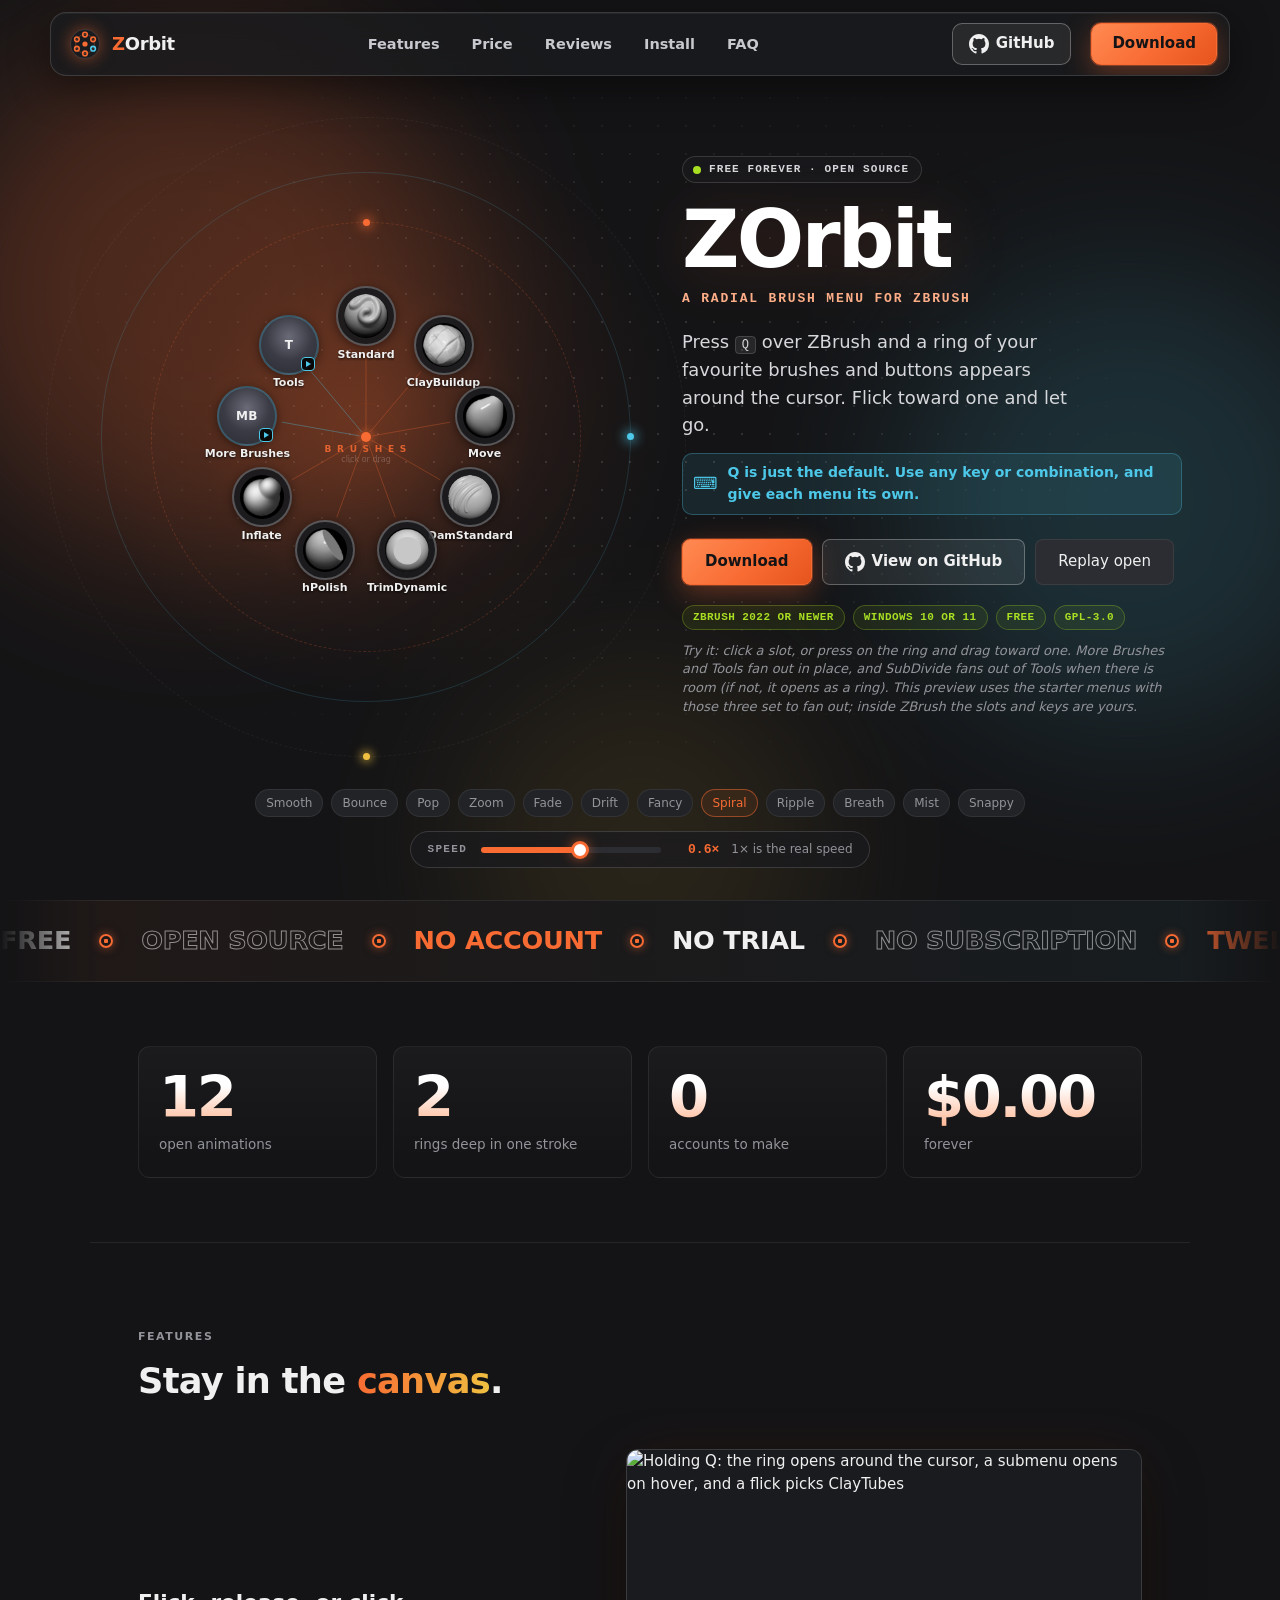
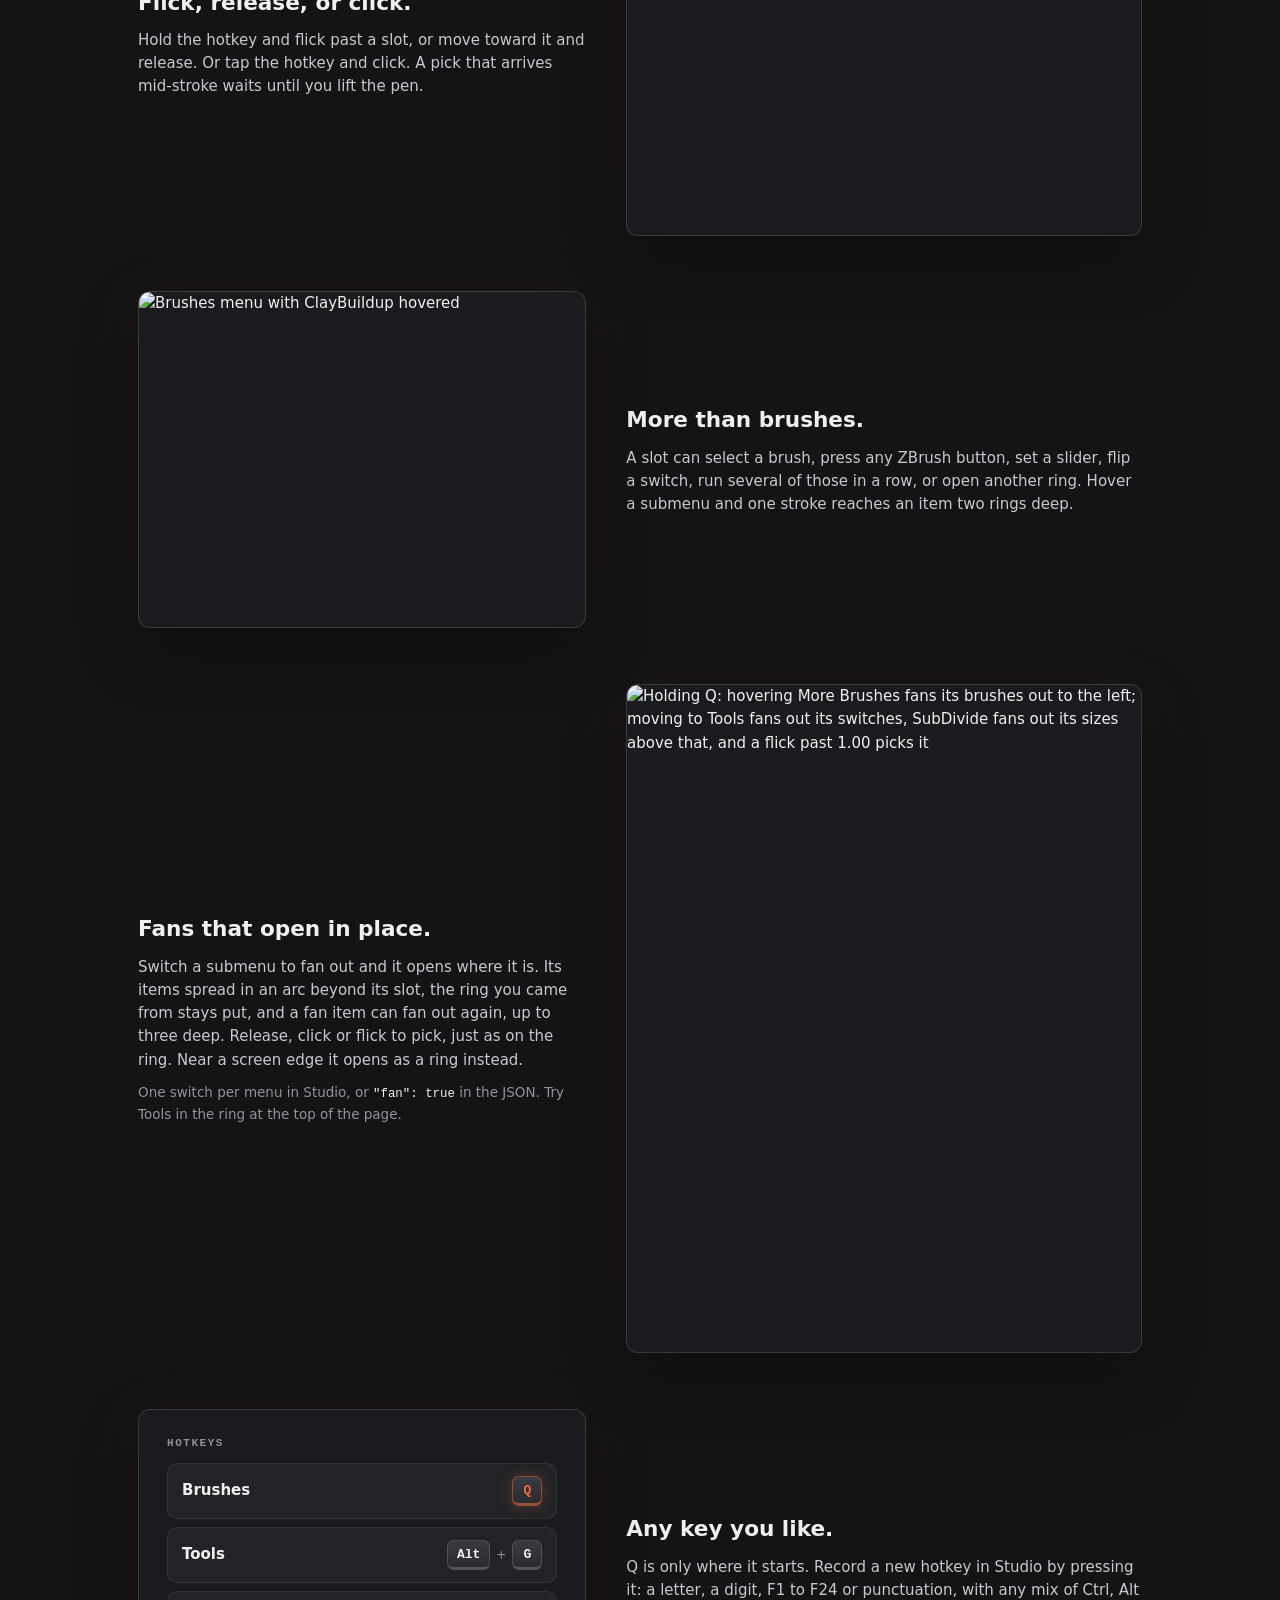
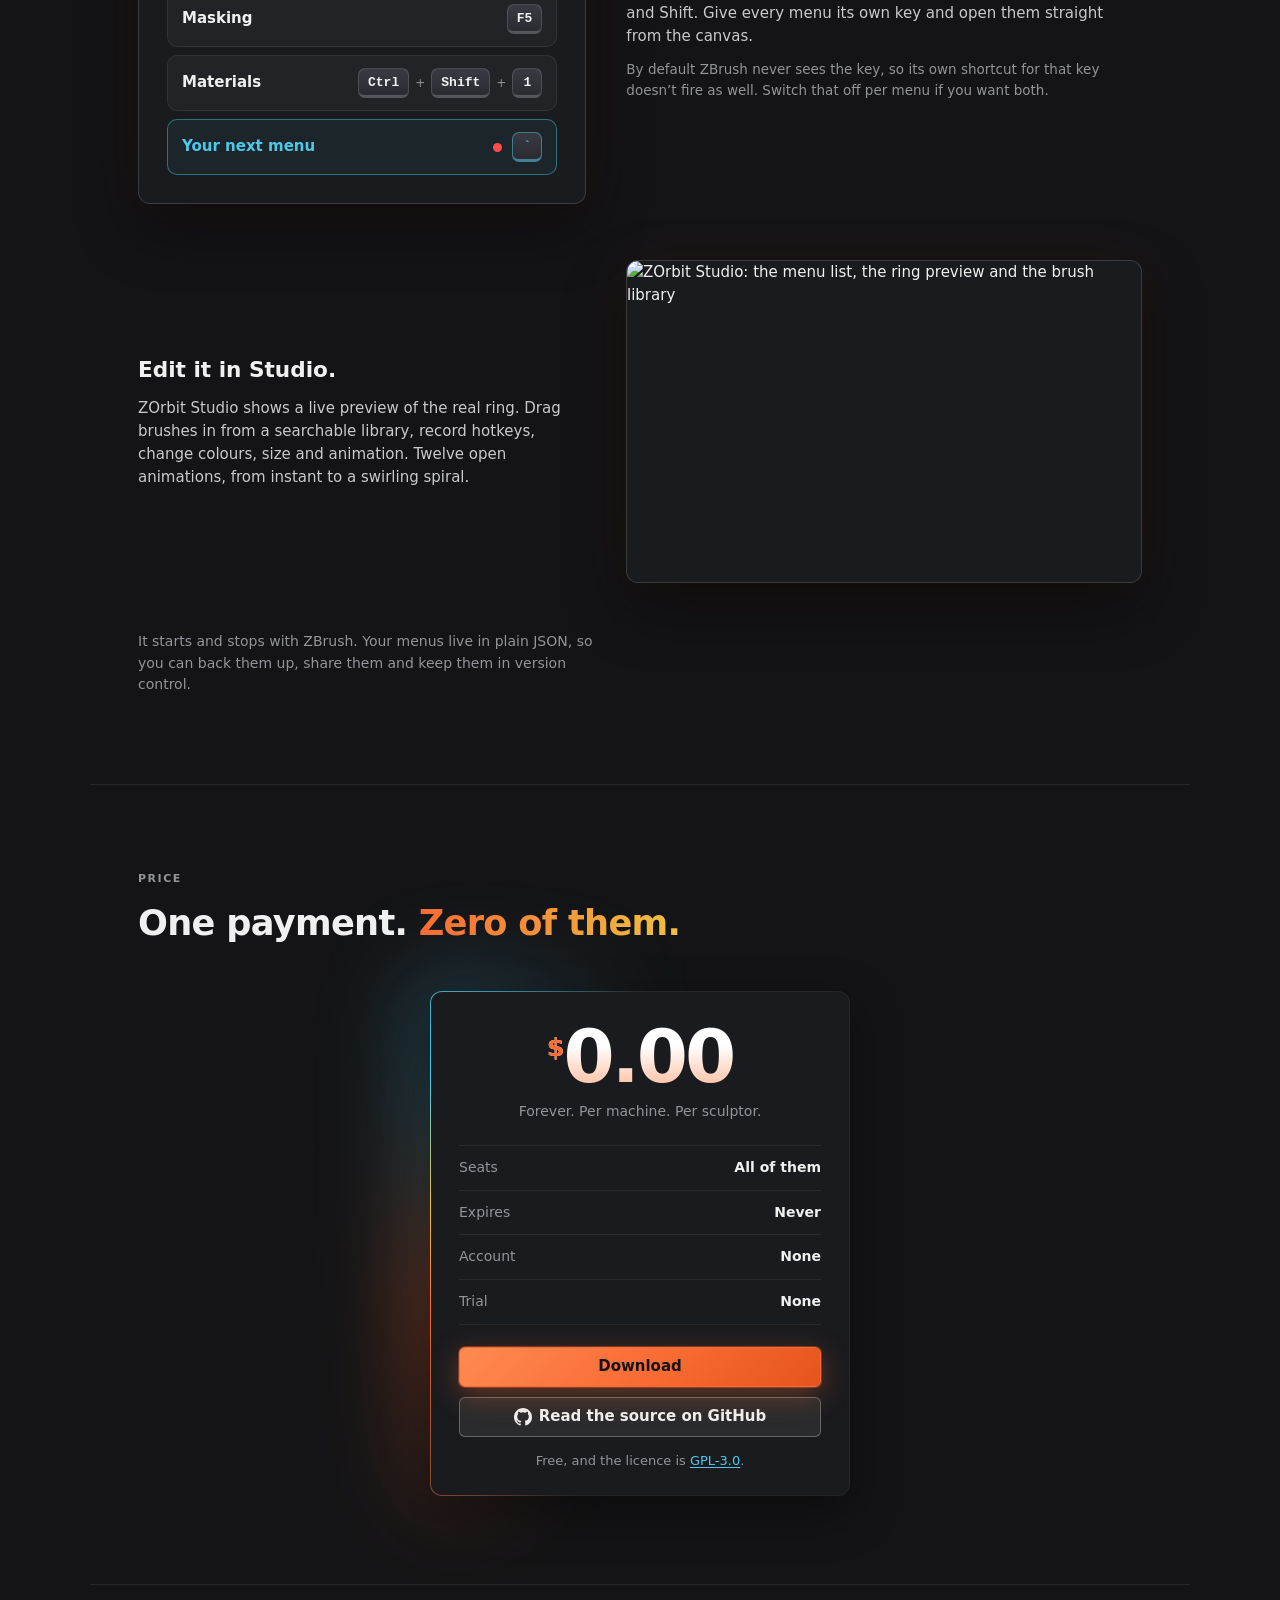
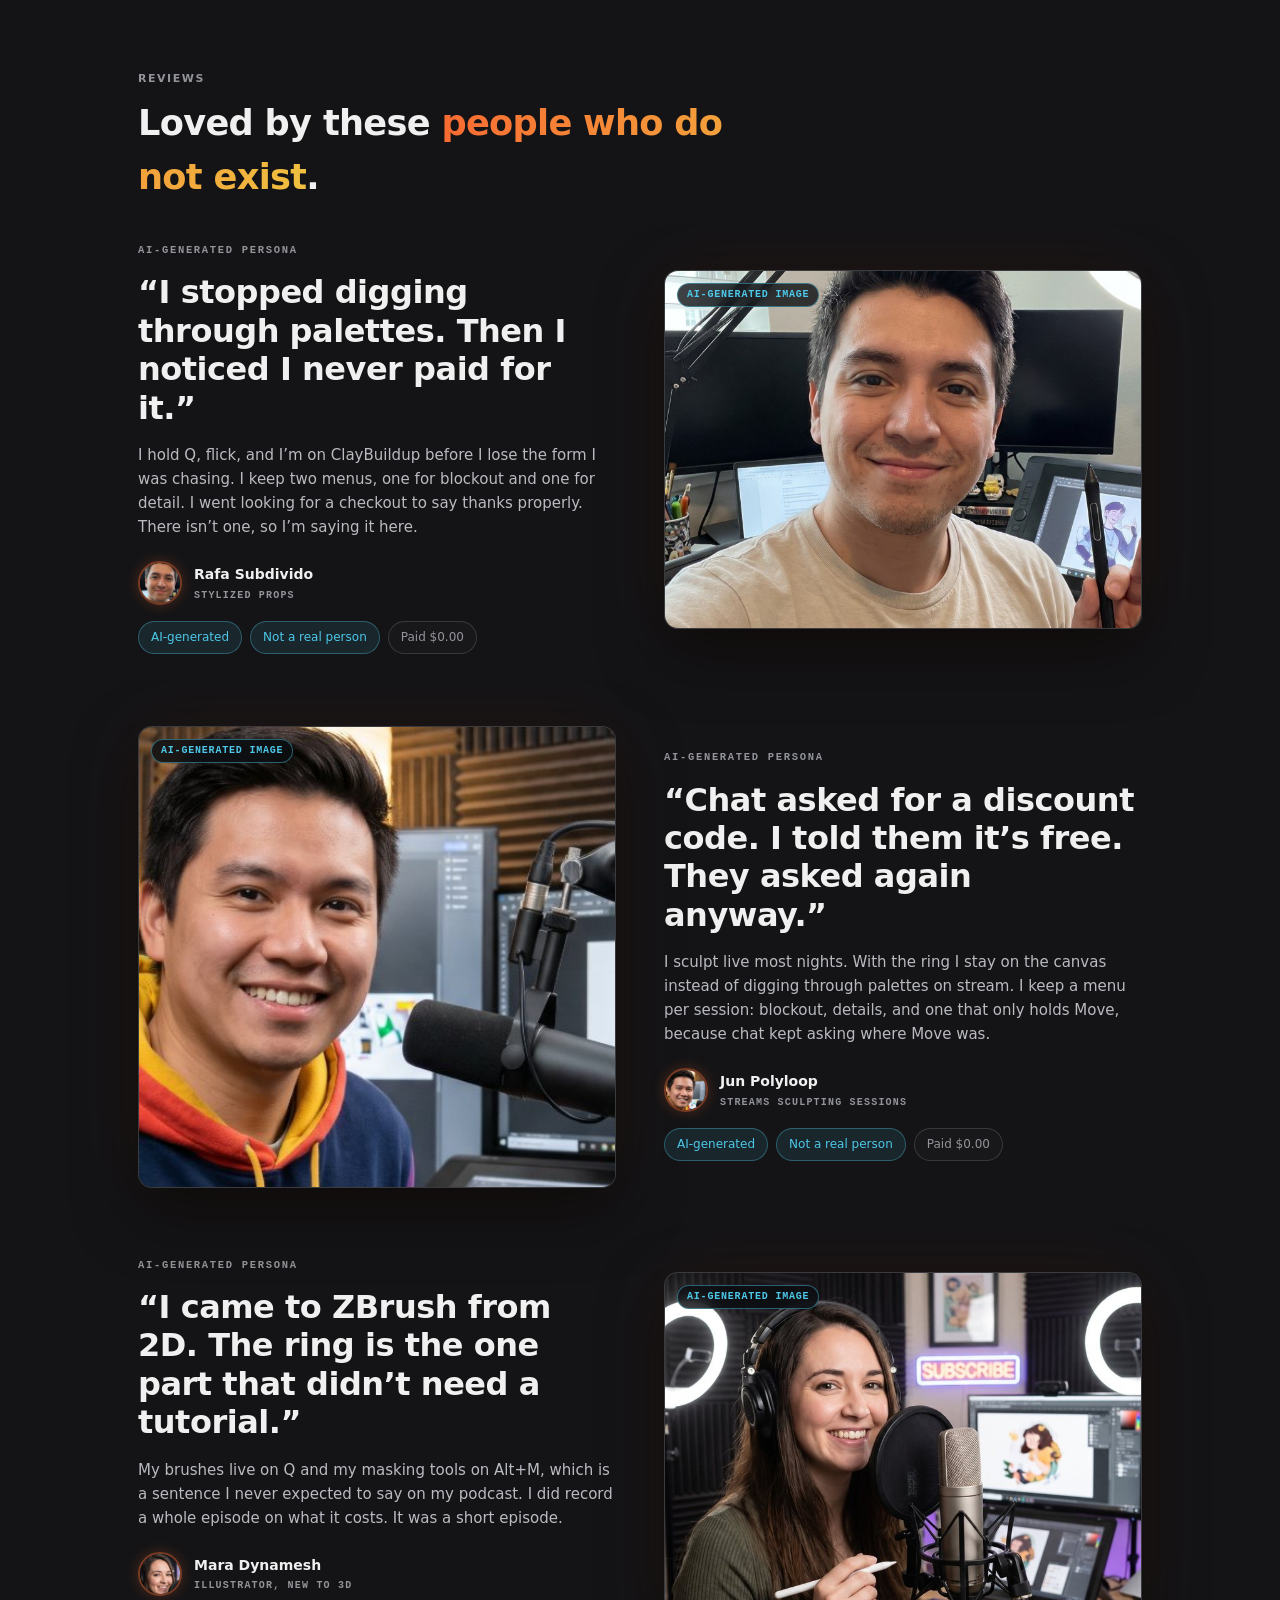
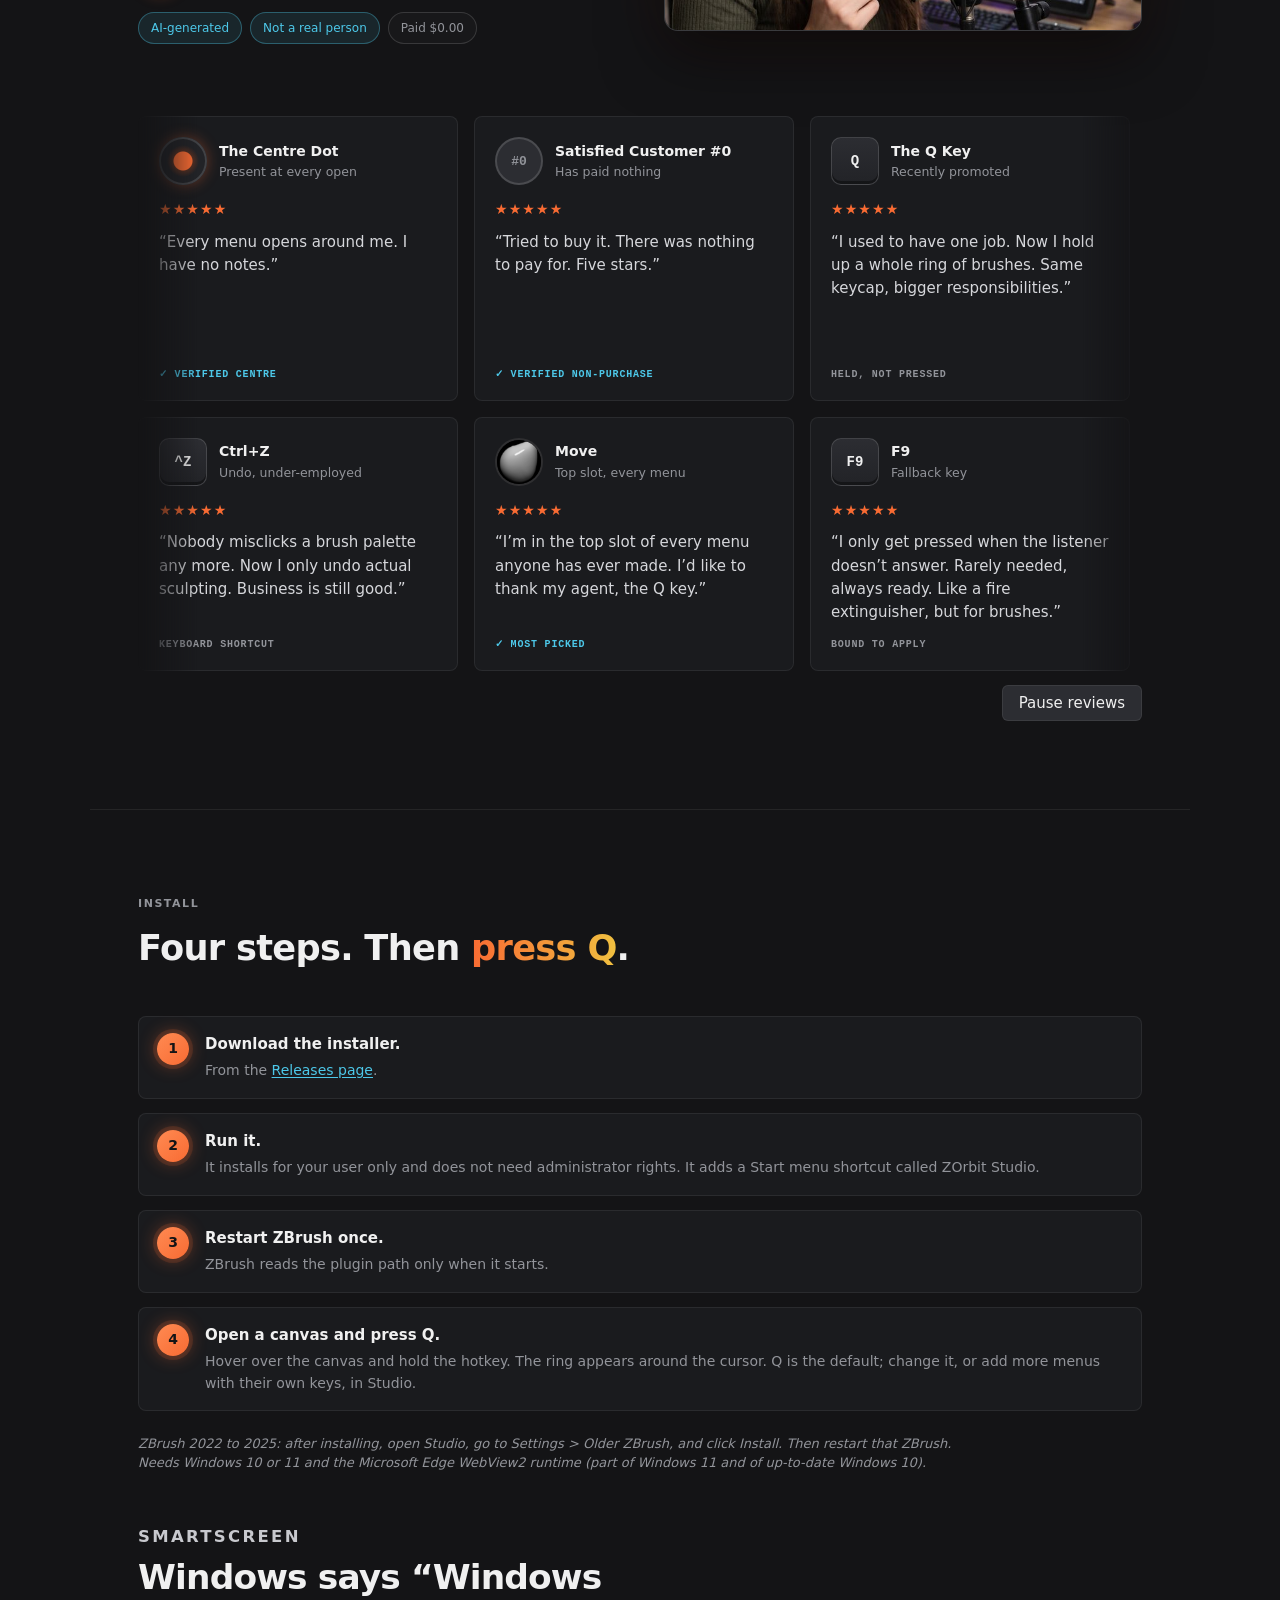
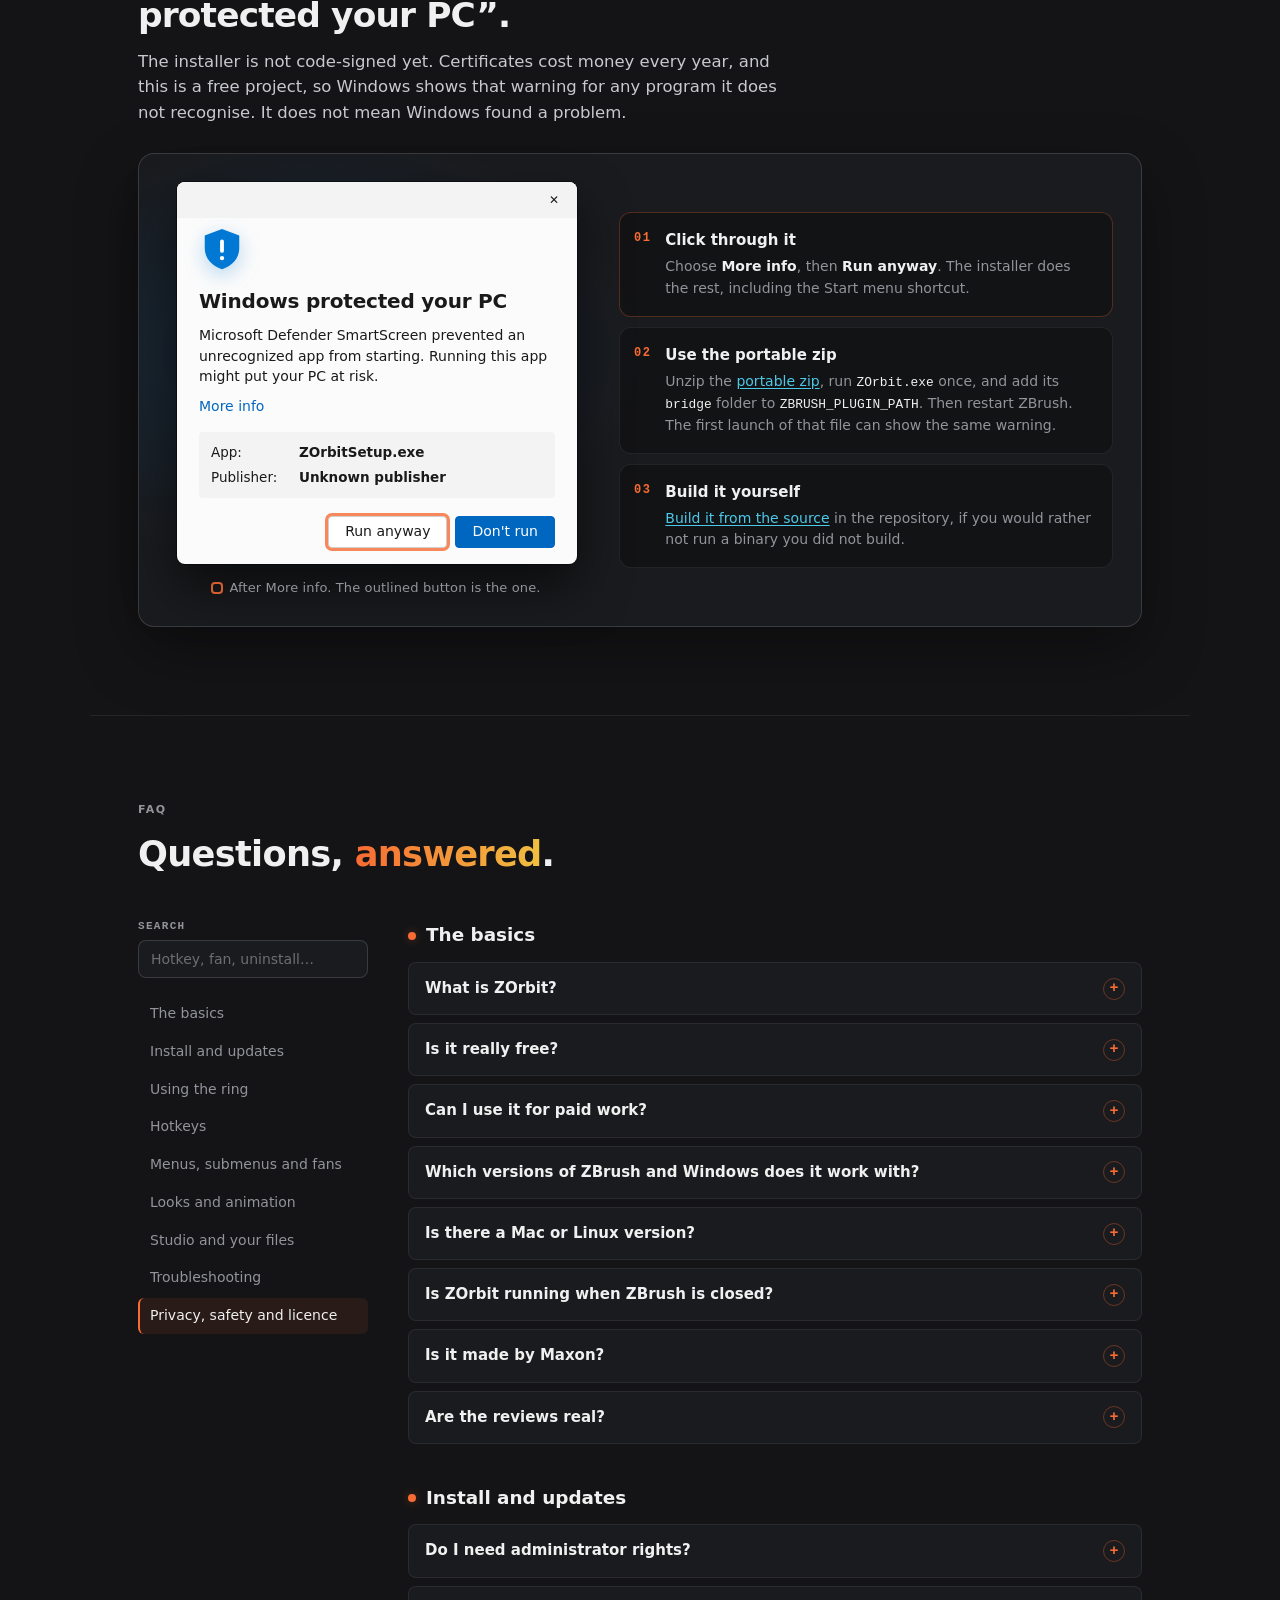
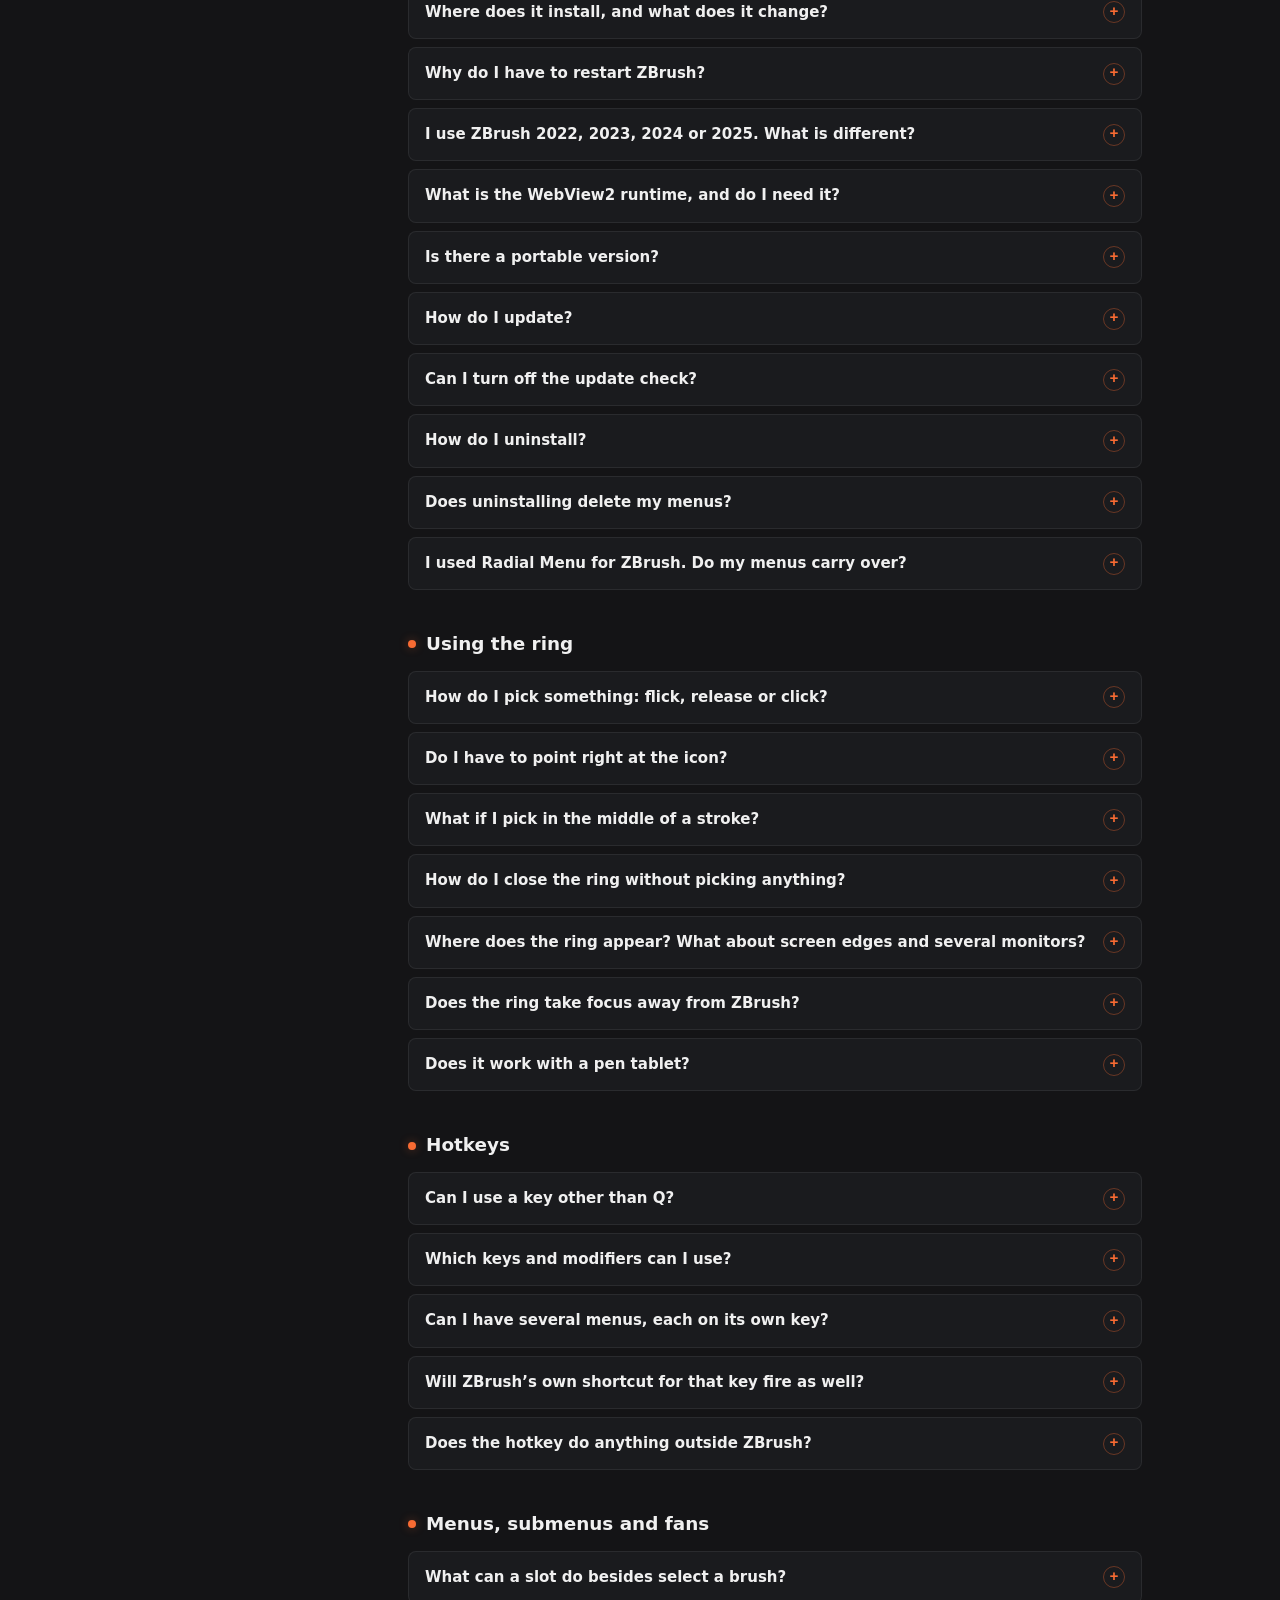
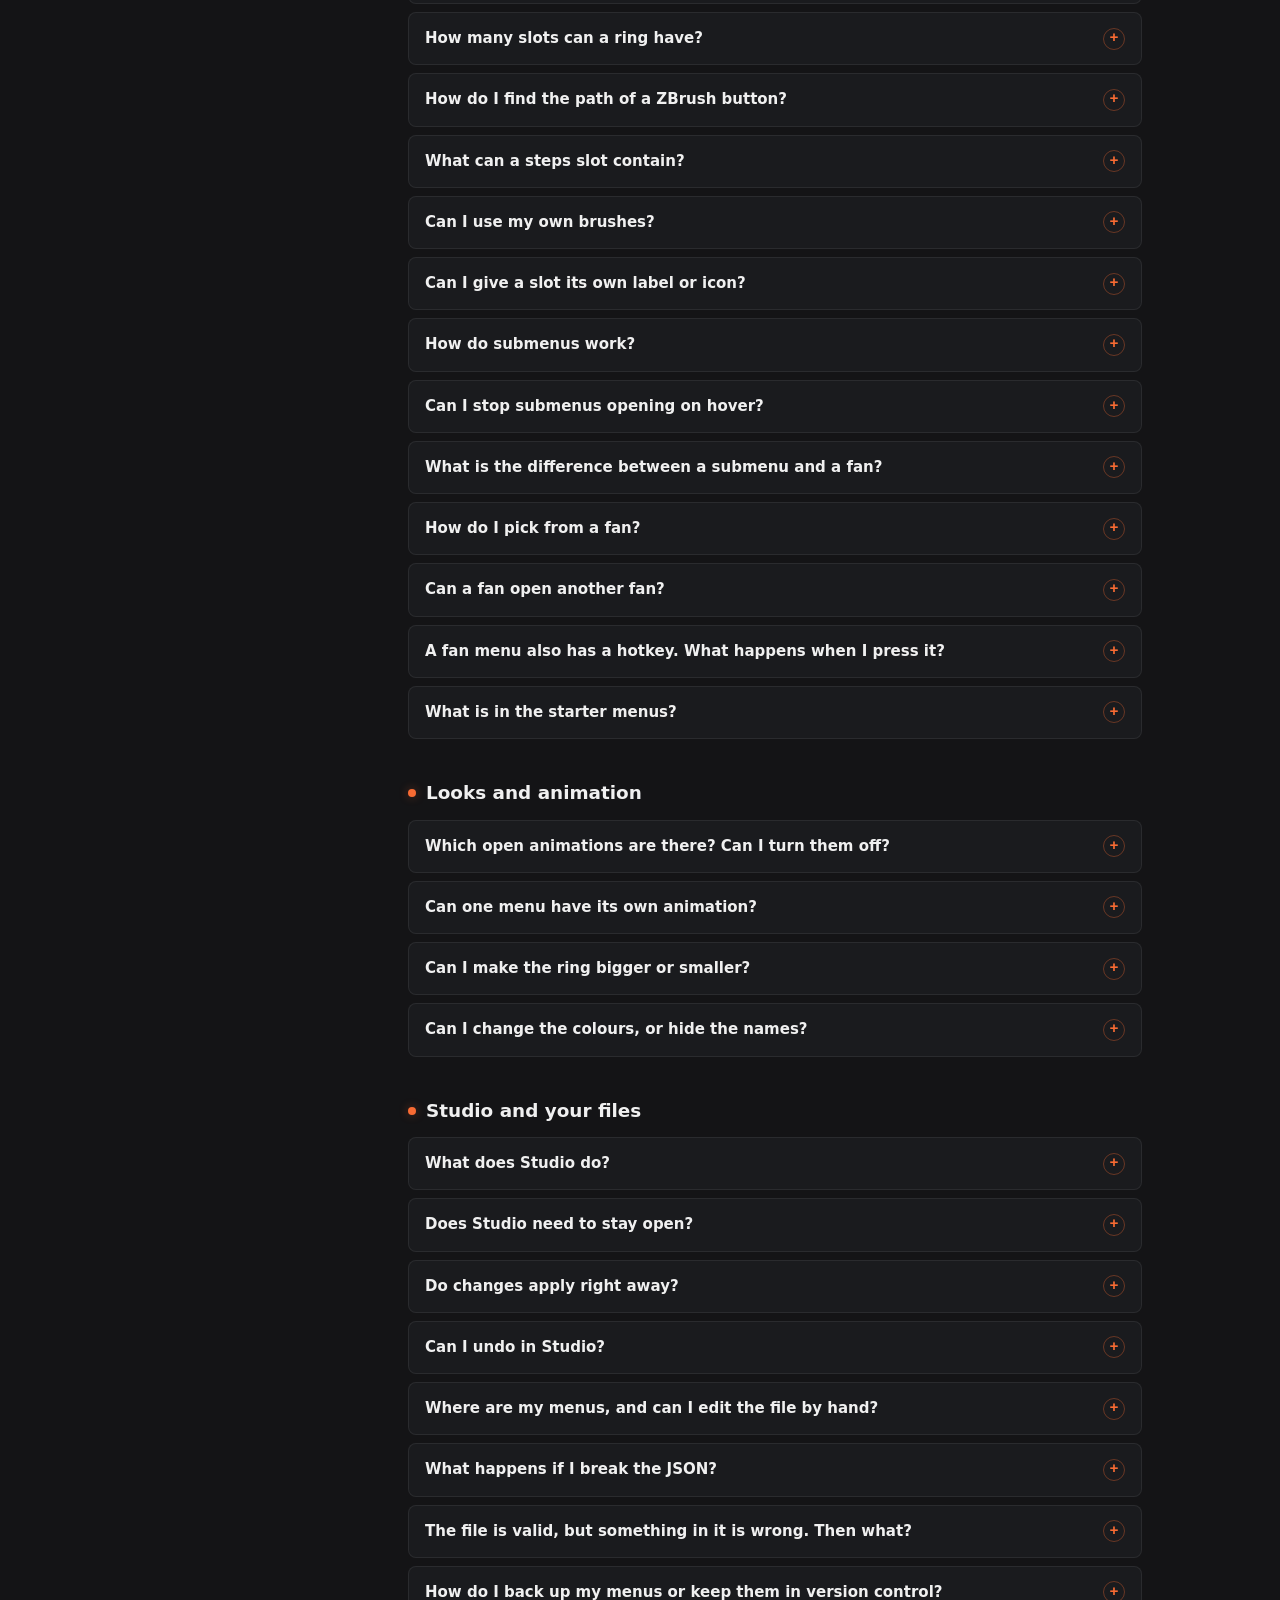
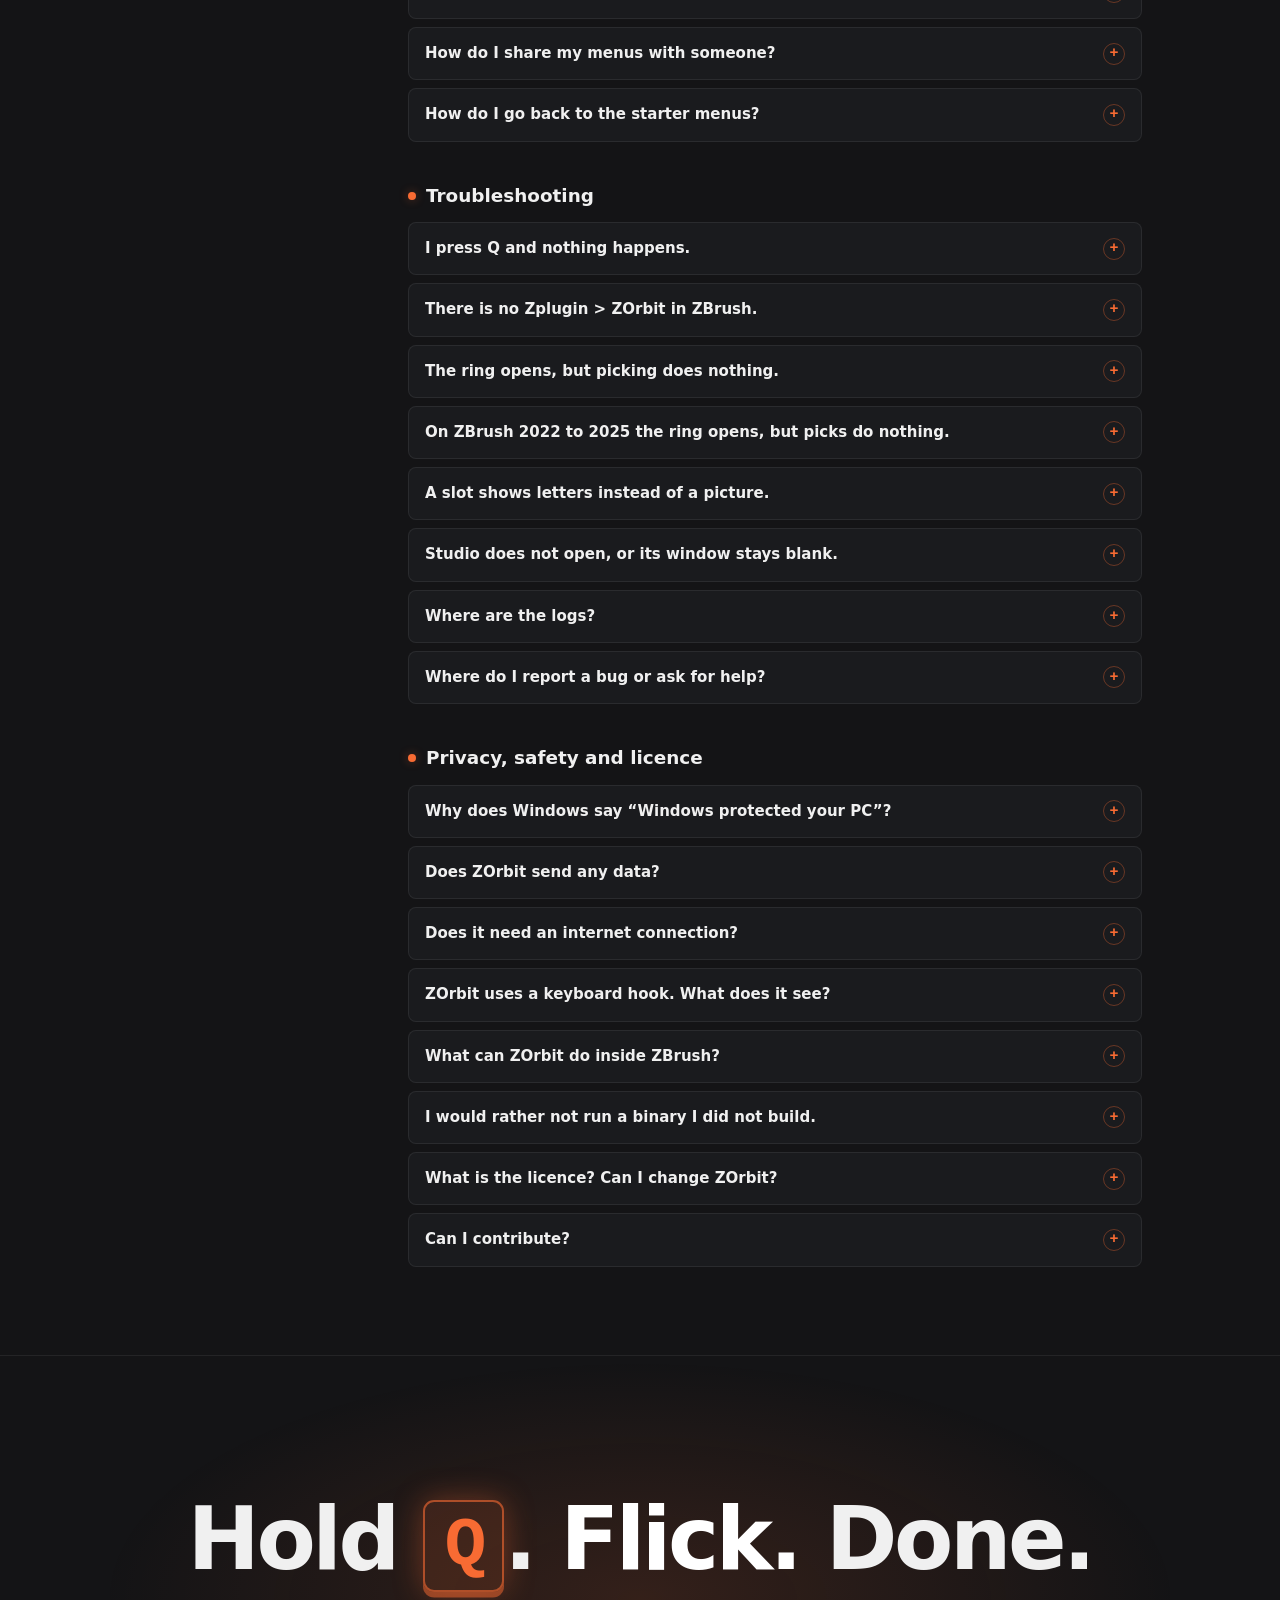
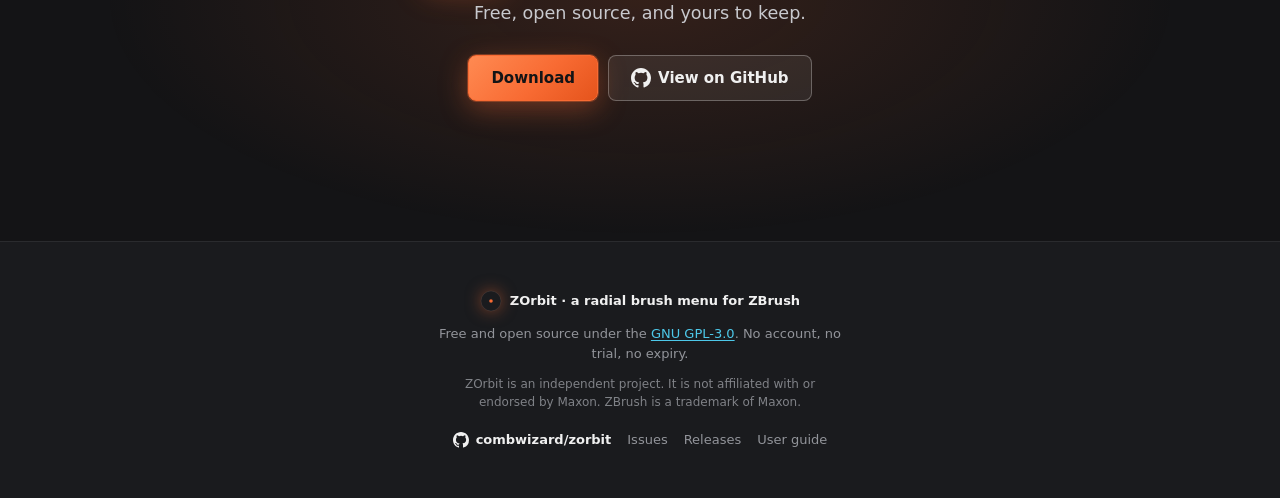
==== commit 14c22953: "Site and docs: fan-out submenus in the demo ring, a feature block and a GIF The live ring on the pag" ====
--- a/site/index.html
+++ b/site/index.html
@@ -9,17 +9,20 @@
 <meta property="og:title" content="ZOrbit — a radial brush menu for ZBrush">
 <meta property="og:description" content="Press Q over ZBrush and a ring of your favourite brushes appears around the cursor. Free, open source (GPL-3.0).">
 <meta property="og:type" content="website">
-<meta property="og:url" content="https://combwizard.github.io/zorbit/">
-<meta property="og:image" content="https://combwizard.github.io/zorbit/images/ring.png">
+<meta property="og:url" content="https://combwizard.github.io/ZOrbit/">
+<meta property="og:image" content="https://combwizard.github.io/ZOrbit/images/ring.png">
 <meta name="twitter:card" content="summary_large_image">
 <meta name="twitter:title" content="ZOrbit — a radial brush menu for ZBrush">
 <meta name="twitter:description" content="Press Q over ZBrush and a ring of your favourite brushes appears around the cursor. Free, open source (GPL-3.0).">
-<meta name="twitter:image" content="https://combwizard.github.io/zorbit/images/ring.png">
+<meta name="twitter:image" content="https://combwizard.github.io/ZOrbit/images/ring.png">
 <link rel="icon" type="image/png" href="favicon.png">
 <link rel="stylesheet" href="styles.css">
 </head>
 <body>
 <a class="skip" href="#main">Skip to content</a>
+<svg class="sprite" width="0" height="0" aria-hidden="true" focusable="false">
+  <symbol id="gh" viewBox="0 0 16 16"><path fill="currentColor" d="M8 0C3.58 0 0 3.58 0 8c0 3.54 2.29 6.53 5.47 7.59.4.07.55-.17.55-.38 0-.19-.01-.82-.01-1.49-2.01.37-2.53-.49-2.69-.94-.09-.23-.48-.94-.82-1.13-.28-.15-.68-.52-.01-.53.63-.01 1.08.58 1.23.82.72 1.21 1.87.87 2.33.66.07-.52.28-.87.51-1.07-1.78-.2-3.64-.89-3.64-3.95 0-.87.31-1.59.82-2.15-.08-.2-.36-1.02.08-2.12 0 0 .67-.21 2.2.82a7.6 7.6 0 0 1 4 0c1.53-1.04 2.2-.82 2.2-.82.44 1.1.16 1.92.08 2.12.51.56.82 1.27.82 2.15 0 3.07-1.87 3.75-3.65 3.95.29.25.54.73.54 1.48 0 1.07-.01 1.93-.01 2.2 0 .21.15.46.55.38A8.01 8.01 0 0 0 16 8c0-4.42-3.58-8-8-8Z"/></symbol>
+</svg>
 
 <header class="top">
   <div class="top-inner">
@@ -43,10 +46,11 @@
     <a href="#price">Price</a>
     <a href="#reviews">Reviews</a>
     <a href="#install">Install</a>
+    <a href="#faq">FAQ</a>
   </nav>
+  <a class="btn gh" href="https://github.com/combwizard/zorbit" aria-label="ZOrbit on GitHub"><svg class="gh-mark" width="20" height="20" aria-hidden="true"><use href="#gh"/></svg><span class="gh-label">GitHub</span></a>
   <a class="btn primary download" href="https://github.com/combwizard/zorbit/releases/latest">Download</a>
   <span class="progress" aria-hidden="true"></span>
-    <a href="#faq">FAQ</a>
   </div>
 </header>
 
@@ -80,6 +84,7 @@
         <p class="key-note"><span class="key-note-icon" aria-hidden="true">⌨</span>Q is just the default. Use any key or combination, and give each menu its own.</p>
         <div class="btn-row">
           <a class="btn primary download big" href="https://github.com/combwizard/zorbit/releases/latest">Download</a>
+          <a class="btn big gh" href="https://github.com/combwizard/zorbit"><svg class="gh-mark" width="20" height="20" aria-hidden="true"><use href="#gh"/></svg>View on GitHub</a>
           <button class="btn big" type="button" id="replayBtn">Replay open</button>
         </div>
         <ul class="compat" aria-label="Compatibility">
@@ -88,7 +93,7 @@
           <li>Free</li>
           <li>GPL-3.0</li>
         </ul>
-        <p class="fhint">Try it: click a slot, or press on the ring and drag toward one. This preview uses the starter menus; inside ZBrush the slots and keys are yours.</p>
+        <p class="fhint">Try it: click a slot, or press on the ring and drag toward one. More Brushes and Tools fan out in place, and SubDivide fans out of Tools when there is room (if not, it opens as a ring). This preview uses the starter menus with those three set to fan out; inside ZBrush the slots and keys are yours.</p>
       </div>
       <div class="anim-panel">
         <div class="anim-row" id="animRow" aria-label="Open animations"></div>
@@ -104,8 +109,8 @@
 
   <div class="marquee" aria-hidden="true">
     <div class="marquee-track">
-      <span>Free</span><i></i><span>Open source</span><i></i><span>No account</span><i></i><span>No trial</span><i></i><span>No subscription</span><i></i><span>Twelve open animations</span><i></i><span>Submenus</span><i></i><span>Any hotkey</span><i></i><span>Flick to pick</span><i></i><span>Plain JSON menus</span><i></i><span>GPL-3.0</span><i></i>
-      <span>Free</span><i></i><span>Open source</span><i></i><span>No account</span><i></i><span>No trial</span><i></i><span>No subscription</span><i></i><span>Twelve open animations</span><i></i><span>Submenus</span><i></i><span>Any hotkey</span><i></i><span>Flick to pick</span><i></i><span>Plain JSON menus</span><i></i><span>GPL-3.0</span><i></i>
+      <span>Free</span><i></i><span>Open source</span><i></i><span>No account</span><i></i><span>No trial</span><i></i><span>No subscription</span><i></i><span>Twelve open animations</span><i></i><span>Submenus</span><i></i><span>Fan-out submenus</span><i></i><span>Any hotkey</span><i></i><span>Flick to pick</span><i></i><span>Plain JSON menus</span><i></i><span>GPL-3.0</span><i></i>
+      <span>Free</span><i></i><span>Open source</span><i></i><span>No account</span><i></i><span>No trial</span><i></i><span>No subscription</span><i></i><span>Twelve open animations</span><i></i><span>Submenus</span><i></i><span>Fan-out submenus</span><i></i><span>Any hotkey</span><i></i><span>Flick to pick</span><i></i><span>Plain JSON menus</span><i></i><span>GPL-3.0</span><i></i>
     </div>
   </div>
 
@@ -146,6 +151,20 @@
     </article>
 
     <article class="feature">
+      <div class="feature-copy">
+        <h3>Fans that open in place.</h3>
+        <p>Switch a submenu to fan out and it opens where it is. Its items spread in an arc beyond its slot, the ring you came from stays put, and a fan item can fan out again, up to three deep. Release, click or flick to pick, just as on the ring. Near a screen edge it opens as a ring instead.</p>
+        <p class="feature-sub">One switch per menu in Studio, or <code>"fan": true</code> in the JSON. Try Tools in the ring at the top of the page.</p>
+      </div>
+      <figure class="feature-media">
+        <picture>
+          <source srcset="images/fan.png" media="(prefers-reduced-motion: reduce)">
+          <img src="images/fan-out.gif" alt="Holding Q: hovering More Brushes fans its brushes out to the left; moving to Tools fans out its switches, SubDivide fans out its sizes above that, and a flick past 1.00 picks it" width="594" height="771" loading="lazy">
+        </picture>
+      </figure>
+    </article>
+
+    <article class="feature flip">
       <div class="feature-copy">
         <h3>Any key you like.</h3>
         <p>Q is only where it starts. Record a new hotkey in Studio by pressing it: a letter, a digit, F1 to F24 or punctuation, with any mix of Ctrl, Alt and Shift. Give every menu its own key and open them straight from the canvas.</p>
@@ -166,7 +185,7 @@
       </figure>
     </article>
 
-    <article class="feature flip">
+    <article class="feature">
       <div class="feature-copy">
         <h3>Edit it in Studio.</h3>
         <p>ZOrbit Studio shows a live preview of the real ring. Drag brushes in from a searchable library, record hotkeys, change colours, size and animation. Twelve open animations, from instant to a swirling spiral.</p>
@@ -194,6 +213,7 @@
         <div><dt>Trial</dt><dd>None</dd></div>
       </dl>
       <a class="btn primary download" href="https://github.com/combwizard/zorbit/releases/latest">Download</a>
+      <a class="btn gh" href="https://github.com/combwizard/zorbit"><svg class="gh-mark" width="18" height="18" aria-hidden="true"><use href="#gh"/></svg>Read the source on GitHub</a>
       <p class="price-foot">Free, and the licence is <a href="https://github.com/combwizard/zorbit/blob/main/LICENSE">GPL-3.0</a>.</p>
     </div>
   </section>
@@ -583,26 +603,6 @@
     </aside>
   </section>
 
-  <section class="cta" aria-labelledby="ctaTitle">
-    <div class="cta-rings" aria-hidden="true"><span></span><span></span><span></span><span></span></div>
-    <h2 id="ctaTitle">Hold <kbd>Q</kbd>. <span class="shine">Flick.</span> Done.</h2>
-    <p>Free, open source, and yours to keep.</p>
-    <div class="btn-row">
-      <a class="btn primary download big" href="https://github.com/combwizard/zorbit/releases/latest">Download</a>
-      <a class="btn big" href="https://github.com/combwizard/zorbit">View the source</a>
-    </div>
-  </section>
-</main>
-
-<footer class="foot">
-  <div class="foot-brand">
-    <span class="logo" aria-hidden="true">
-      <svg viewBox="0 0 32 32" width="22" height="22">
-        <circle cx="16" cy="16" r="14.5" fill="#1a1b1e" stroke="rgba(255,255,255,.10)"/>
-        <circle cx="16" cy="16" r="2.6" fill="#f86b33"/>
-      </svg>
-    </span>
-    <span>ZOrbit · a radial brush menu for ZBrush</span>
   <section class="section" id="faq">
     <header class="section-head">
       <p class="eyebrow">FAQ</p>
@@ -1007,11 +1007,31 @@
     </div>
   </section>
 
+  <section class="cta" aria-labelledby="ctaTitle">
+    <div class="cta-rings" aria-hidden="true"><span></span><span></span><span></span><span></span></div>
+    <h2 id="ctaTitle">Hold <kbd>Q</kbd>. <span class="shine">Flick.</span> Done.</h2>
+    <p>Free, open source, and yours to keep.</p>
+    <div class="btn-row">
+      <a class="btn primary download big" href="https://github.com/combwizard/zorbit/releases/latest">Download</a>
+      <a class="btn big gh" href="https://github.com/combwizard/zorbit"><svg class="gh-mark" width="20" height="20" aria-hidden="true"><use href="#gh"/></svg>View on GitHub</a>
+    </div>
+  </section>
+</main>
+
+<footer class="foot">
+  <div class="foot-brand">
+    <span class="logo" aria-hidden="true">
+      <svg viewBox="0 0 32 32" width="22" height="22">
+        <circle cx="16" cy="16" r="14.5" fill="#1a1b1e" stroke="rgba(255,255,255,.10)"/>
+        <circle cx="16" cy="16" r="2.6" fill="#f86b33"/>
+      </svg>
+    </span>
+    <span>ZOrbit · a radial brush menu for ZBrush</span>
   </div>
   <p>Free and open source under the <a href="https://github.com/combwizard/zorbit/blob/main/LICENSE">GNU GPL-3.0</a>. No account, no trial, no expiry.</p>
   <p class="disclaimer">ZOrbit is an independent project. It is not affiliated with or endorsed by Maxon. ZBrush is a trademark of Maxon.</p>
   <nav class="foot-links" aria-label="Links">
-    <a href="https://github.com/combwizard/zorbit">Source</a>
+    <a class="foot-gh" href="https://github.com/combwizard/zorbit"><svg width="16" height="16" aria-hidden="true"><use href="#gh"/></svg>combwizard/zorbit</a>
     <a href="https://github.com/combwizard/zorbit/issues">Issues</a>
     <a href="https://github.com/combwizard/zorbit/releases">Releases</a>
     <a href="https://github.com/combwizard/zorbit/blob/main/docs/user-guide.md">User guide</a>
--- a/site/styles.css
+++ b/site/styles.css
@@ -95,6 +95,13 @@
 .btn.primary:hover::after { transform: translateX(120%); }
 .btn.big { height: 46px; padding: 0 22px; font-size: 15px; border-radius: 8px; }
 .btn-row { display: flex; align-items: center; gap: 10px; flex-wrap: wrap; }
+.btn.gh {
+  background: rgba(255, 255, 255, .07); border-color: rgba(255, 255, 255, .28); font-weight: 700;
+}
+.btn.gh:hover { background: rgba(255, 255, 255, .12); border-color: rgba(255, 255, 255, .55); color: #fff; }
+.gh-mark { flex: none; }
+.sprite { position: absolute; }
+.price-card .btn.gh { margin-top: 10px; }
 
 .grad {
   background: linear-gradient(90deg, var(--accent), var(--amber));
@@ -145,6 +152,7 @@
 }
 .nav a:hover { color: var(--text); background: rgba(255, 255, 255, .07); }
 .top .download { height: 42px; padding: 0 20px; font-size: 15px; border-radius: 10px; }
+.top .gh { height: 42px; padding: 0 16px; font-size: 15px; border-radius: 10px; }
 .progress {
   position: absolute; left: 0; right: 0; bottom: 0; height: 2px;
   background: linear-gradient(90deg, var(--accent), var(--amber), var(--cyan));
@@ -433,6 +441,10 @@
 .ring-slot:focus-visible .ring-disc {
   outline: 2px solid var(--accent); outline-offset: 3px;
 }
+.ring-fan { position: absolute; left: 0; top: 0; width: 0; height: 0; display: none; }
+.ring-fan.open { display: block; }
+.ring-fan-lines { position: absolute; left: 0; top: 0; overflow: visible; pointer-events: none; }
+.ring-slot.is-fan .ring-disc { font-size: 11px; }
 
 /* ------------------------------------------------------------ marquee */
 .marquee {
@@ -505,6 +517,7 @@
 }
 .feature-copy p { color: #c8c9ce; }
 .feature-copy .feature-sub { color: var(--sub); font-size: 13.5px; margin-top: 10px; }
+.feature-copy code { font-family: var(--mono); font-size: .92em; color: var(--text); }
 
 .keys-media { padding: 28px; background: radial-gradient(circle at 70% 20%, rgba(77, 200, 233, .08), transparent 60%), var(--bg1); }
 .keys-panel { display: grid; gap: 8px; }
@@ -911,6 +924,7 @@
 }
 .foot-links a { color: var(--sub); text-decoration: none; }
 .foot-links a:hover { color: var(--accent); }
+.foot-links .foot-gh { display: inline-flex; align-items: center; gap: 7px; color: var(--text); font-weight: 700; }
 
 /* ------------------------------------------------------------ toasts */
 #toasts {
@@ -929,6 +943,70 @@
 }
 .toast.in { opacity: 1; transform: none; }
 
+/* ------------------------------------------------------------ faq */
+.faq { display: grid; grid-template-columns: 230px 1fr; gap: 40px; align-items: start; }
+.faq-side { position: sticky; top: 100px; display: grid; gap: 18px; }
+.faq-search { display: grid; gap: 8px; }
+.faq-search-l {
+  font: 700 11px/1 var(--mono); letter-spacing: .12em; text-transform: uppercase; color: var(--sub);
+}
+.faq-search input {
+  width: 100%; height: 38px; padding: 0 12px;
+  font: inherit; font-size: 14px; color: var(--text);
+  background: var(--bg1); border: 1px solid var(--line2); border-radius: var(--radius);
+  transition: border-color .15s, box-shadow .15s;
+}
+.faq-search input::placeholder { color: #6c6e74; }
+.faq-search input:focus { outline: none; border-color: rgba(248, 107, 51, .6); box-shadow: 0 0 0 3px var(--accent-wash); }
+.faq-topics { display: grid; gap: 2px; }
+.faq-topics a {
+  padding: 7px 10px; border-radius: 6px; border-left: 2px solid transparent;
+  color: var(--sub); font-size: 14px; text-decoration: none;
+  transition: color .12s, background .12s, border-color .12s;
+}
+.faq-topics a:hover { color: var(--text); background: rgba(255, 255, 255, .04); }
+.faq-topics a.on { color: var(--text); border-left-color: var(--accent); background: var(--accent-wash); }
+.faq-topics a.none { opacity: .35; }
+
+.faq-list { display: grid; gap: 40px; min-width: 0; }
+.faq-group { display: grid; gap: 8px; scroll-margin-top: 96px; }
+.faq-group h3 {
+  font-size: 1.15rem; font-weight: 700; margin-bottom: 4px;
+  display: flex; align-items: center; gap: 10px;
+}
+.faq-group h3::before {
+  content: ""; width: 8px; height: 8px; border-radius: 50%; flex: none;
+  background: var(--accent); box-shadow: 0 0 10px var(--accent-glow);
+}
+.faq-q {
+  scroll-margin-top: 96px;
+  background: var(--bg1); border: 1px solid var(--line); border-radius: var(--radius);
+  transition: border-color .2s, background .2s;
+}
+.faq-q:hover { border-color: var(--line2); }
+.faq-q[open] { border-color: rgba(248, 107, 51, .32); background: linear-gradient(180deg, var(--accent-wash), transparent 70%), var(--bg1); }
+.faq-q summary {
+  list-style: none; cursor: pointer;
+  display: flex; align-items: center; justify-content: space-between; gap: 16px;
+  padding: 14px 16px; font-weight: 600; font-size: 15px;
+}
+.faq-q summary::-webkit-details-marker { display: none; }
+.faq-q summary::after {
+  content: "+"; flex: none; width: 22px; height: 22px; border-radius: 50%;
+  display: grid; place-items: center;
+  font: 600 15px/1 var(--mono); color: var(--accent);
+  border: 1px solid rgba(248, 107, 51, .35);
+  transition: transform .25s var(--ease), background .2s, color .2s;
+}
+.faq-q[open] summary::after { content: "−"; background: var(--accent); color: var(--bg0); }
+.faq-q summary:focus-visible { outline-offset: -2px; border-radius: var(--radius); }
+.faq-a { padding: 0 16px 16px; color: #c8c9ce; font-size: 14.5px; display: grid; gap: 10px; }
+.faq-a ul, .faq-a ol { margin: 0; padding-left: 20px; display: grid; gap: 4px; }
+.faq-a li::marker { color: var(--accent); }
+.faq-a strong { color: var(--text); }
+.faq-a code { font-family: var(--mono); font-size: .9em; color: var(--text); overflow-wrap: anywhere; }
+.faq-empty { color: var(--sub); font-size: 14px; }
+
 /* ------------------------------------------------------------ reveal */
 .reveal {
   opacity: 0; transform: translateY(28px); filter: blur(6px);
@@ -943,70 +1021,6 @@
   .marquee-track > :nth-child(n + 23) { display: none; }
   .rec-dot { animation: none; }
   .cta-rings span:first-child { opacity: .5; transform: scale(2); }
-/* ------------------------------------------------------------ faq */
-.faq { display: grid; grid-template-columns: 230px 1fr; gap: 40px; align-items: start; }
-.faq-side { position: sticky; top: 100px; display: grid; gap: 18px; }
-.faq-search { display: grid; gap: 8px; }
-.faq-search-l {
-  font: 700 11px/1 var(--mono); letter-spacing: .12em; text-transform: uppercase; color: var(--sub);
-}
-.faq-search input {
-  width: 100%; height: 38px; padding: 0 12px;
-  font: inherit; font-size: 14px; color: var(--text);
-  background: var(--bg1); border: 1px solid var(--line2); border-radius: var(--radius);
-  transition: border-color .15s, box-shadow .15s;
-}
-.faq-search input::placeholder { color: #6c6e74; }
-.faq-search input:focus { outline: none; border-color: rgba(248, 107, 51, .6); box-shadow: 0 0 0 3px var(--accent-wash); }
-.faq-topics { display: grid; gap: 2px; }
-.faq-topics a {
-  padding: 7px 10px; border-radius: 6px; border-left: 2px solid transparent;
-  color: var(--sub); font-size: 14px; text-decoration: none;
-  transition: color .12s, background .12s, border-color .12s;
-}
-.faq-topics a:hover { color: var(--text); background: rgba(255, 255, 255, .04); }
-.faq-topics a.on { color: var(--text); border-left-color: var(--accent); background: var(--accent-wash); }
-.faq-topics a.none { opacity: .35; }
-
-.faq-list { display: grid; gap: 40px; min-width: 0; }
-.faq-group { display: grid; gap: 8px; scroll-margin-top: 96px; }
-.faq-group h3 {
-  font-size: 1.15rem; font-weight: 700; margin-bottom: 4px;
-  display: flex; align-items: center; gap: 10px;
-}
-.faq-group h3::before {
-  content: ""; width: 8px; height: 8px; border-radius: 50%; flex: none;
-  background: var(--accent); box-shadow: 0 0 10px var(--accent-glow);
-}
-.faq-q {
-  scroll-margin-top: 96px;
-  background: var(--bg1); border: 1px solid var(--line); border-radius: var(--radius);
-  transition: border-color .2s, background .2s;
-}
-.faq-q:hover { border-color: var(--line2); }
-.faq-q[open] { border-color: rgba(248, 107, 51, .32); background: linear-gradient(180deg, var(--accent-wash), transparent 70%), var(--bg1); }
-.faq-q summary {
-  list-style: none; cursor: pointer;
-  display: flex; align-items: center; justify-content: space-between; gap: 16px;
-  padding: 14px 16px; font-weight: 600; font-size: 15px;
-}
-.faq-q summary::-webkit-details-marker { display: none; }
-.faq-q summary::after {
-  content: "+"; flex: none; width: 22px; height: 22px; border-radius: 50%;
-  display: grid; place-items: center;
-  font: 600 15px/1 var(--mono); color: var(--accent);
-  border: 1px solid rgba(248, 107, 51, .35);
-  transition: transform .25s var(--ease), background .2s, color .2s;
-}
-.faq-q[open] summary::after { content: "−"; background: var(--accent); color: var(--bg0); }
-.faq-q summary:focus-visible { outline-offset: -2px; border-radius: var(--radius); }
-.faq-a { padding: 0 16px 16px; color: #c8c9ce; font-size: 14.5px; display: grid; gap: 10px; }
-.faq-a ul, .faq-a ol { margin: 0; padding-left: 20px; display: grid; gap: 4px; }
-.faq-a li::marker { color: var(--accent); }
-.faq-a strong { color: var(--text); }
-.faq-a code { font-family: var(--mono); font-size: .9em; color: var(--text); overflow-wrap: anywhere; }
-.faq-empty { color: var(--sub); font-size: 14px; }
-
   .shine { background-position: 100% 0; }
   .btn.primary::after { display: none; }
 }
@@ -1038,22 +1052,24 @@
   .spotlight .spotlight-media, .spotlight.flip .spotlight-media { order: -1; }
   .spotlight.flip .spotlight-copy { order: 0; }
   .section { padding: 56px 20px; }
-  .nav { display: none; }
-  .top { height: 68px; margin-bottom: -68px; padding: 8px 10px 0; }
-  .top-inner { height: 60px; padding: 0 8px 0 14px; }
-  .top .download { margin-left: auto; height: 40px; padding: 0 16px; font-size: 14px; }
-  .brand { font-size: 16px; }
-  .foot { padding: 36px 20px; }
-}
-
-@media (max-width: 420px) {
-  .hero-ring { min-height: 320px; }
-  .ring-mount { height: 320px; }
-  .price-card { padding: 22px 18px; }
-}
   .faq { grid-template-columns: 1fr; gap: 24px; }
   .faq-side { position: static; }
   .faq-topics { display: flex; flex-wrap: wrap; gap: 6px; }
   .faq-topics a { border: 1px solid var(--line2); border-radius: 99px; padding: 6px 12px; font-size: 13px; }
   .faq-topics a.on { border-color: rgba(248, 107, 51, .5); }
   .faq-group, .faq-q { scroll-margin-top: 80px; }
+  .nav { display: none; }
+  .top { height: 68px; margin-bottom: -68px; padding: 8px 10px 0; }
+  .top-inner { height: 60px; padding: 0 8px 0 14px; }
+  .top .gh { margin-left: auto; width: 40px; height: 40px; padding: 0; }
+  .top .gh-label { display: none; }
+  .top .download { height: 40px; padding: 0 16px; font-size: 14px; }
+  .brand { font-size: 16px; }
+  .foot { padding: 36px 20px; }
+}
+
+@media (max-width: 420px) {
+  .hero-ring { min-height: 320px; }
+  .ring-mount { height: 320px; }
+  .price-card { padding: 22px 18px; }
+}
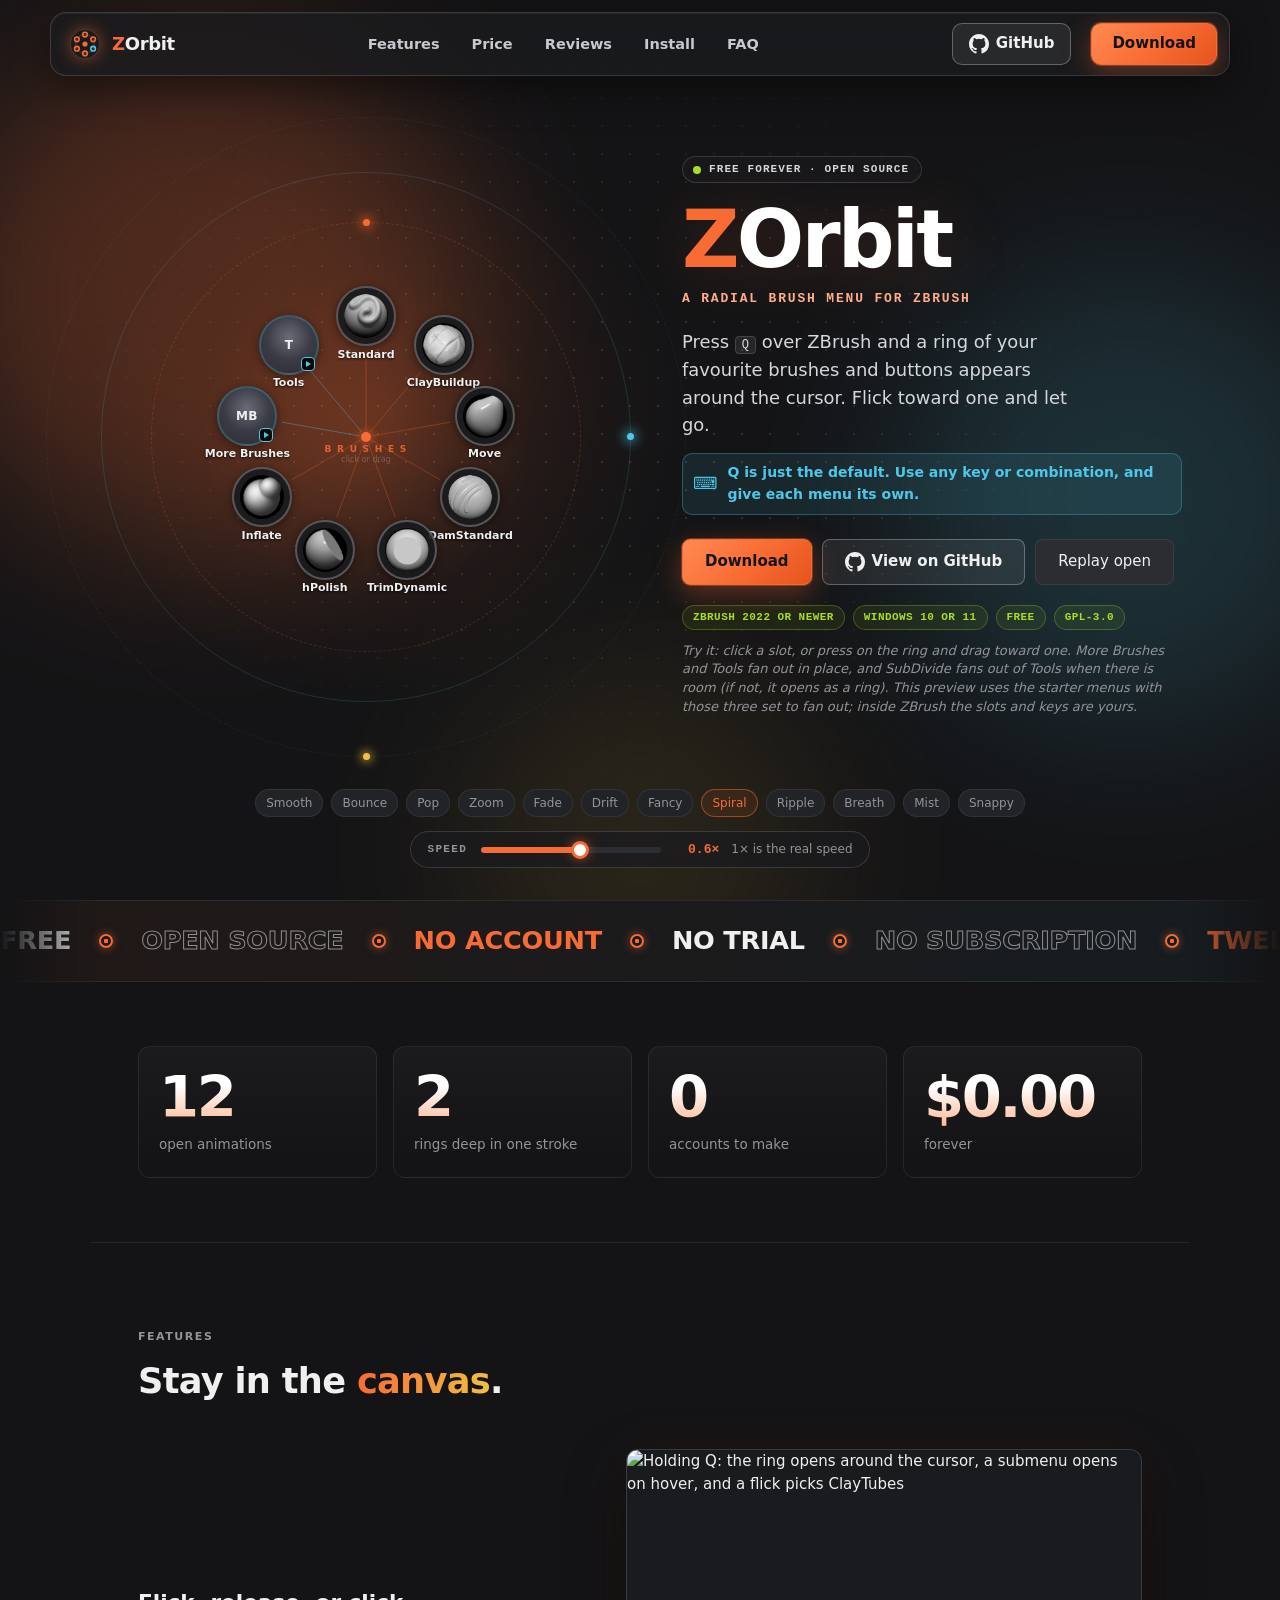
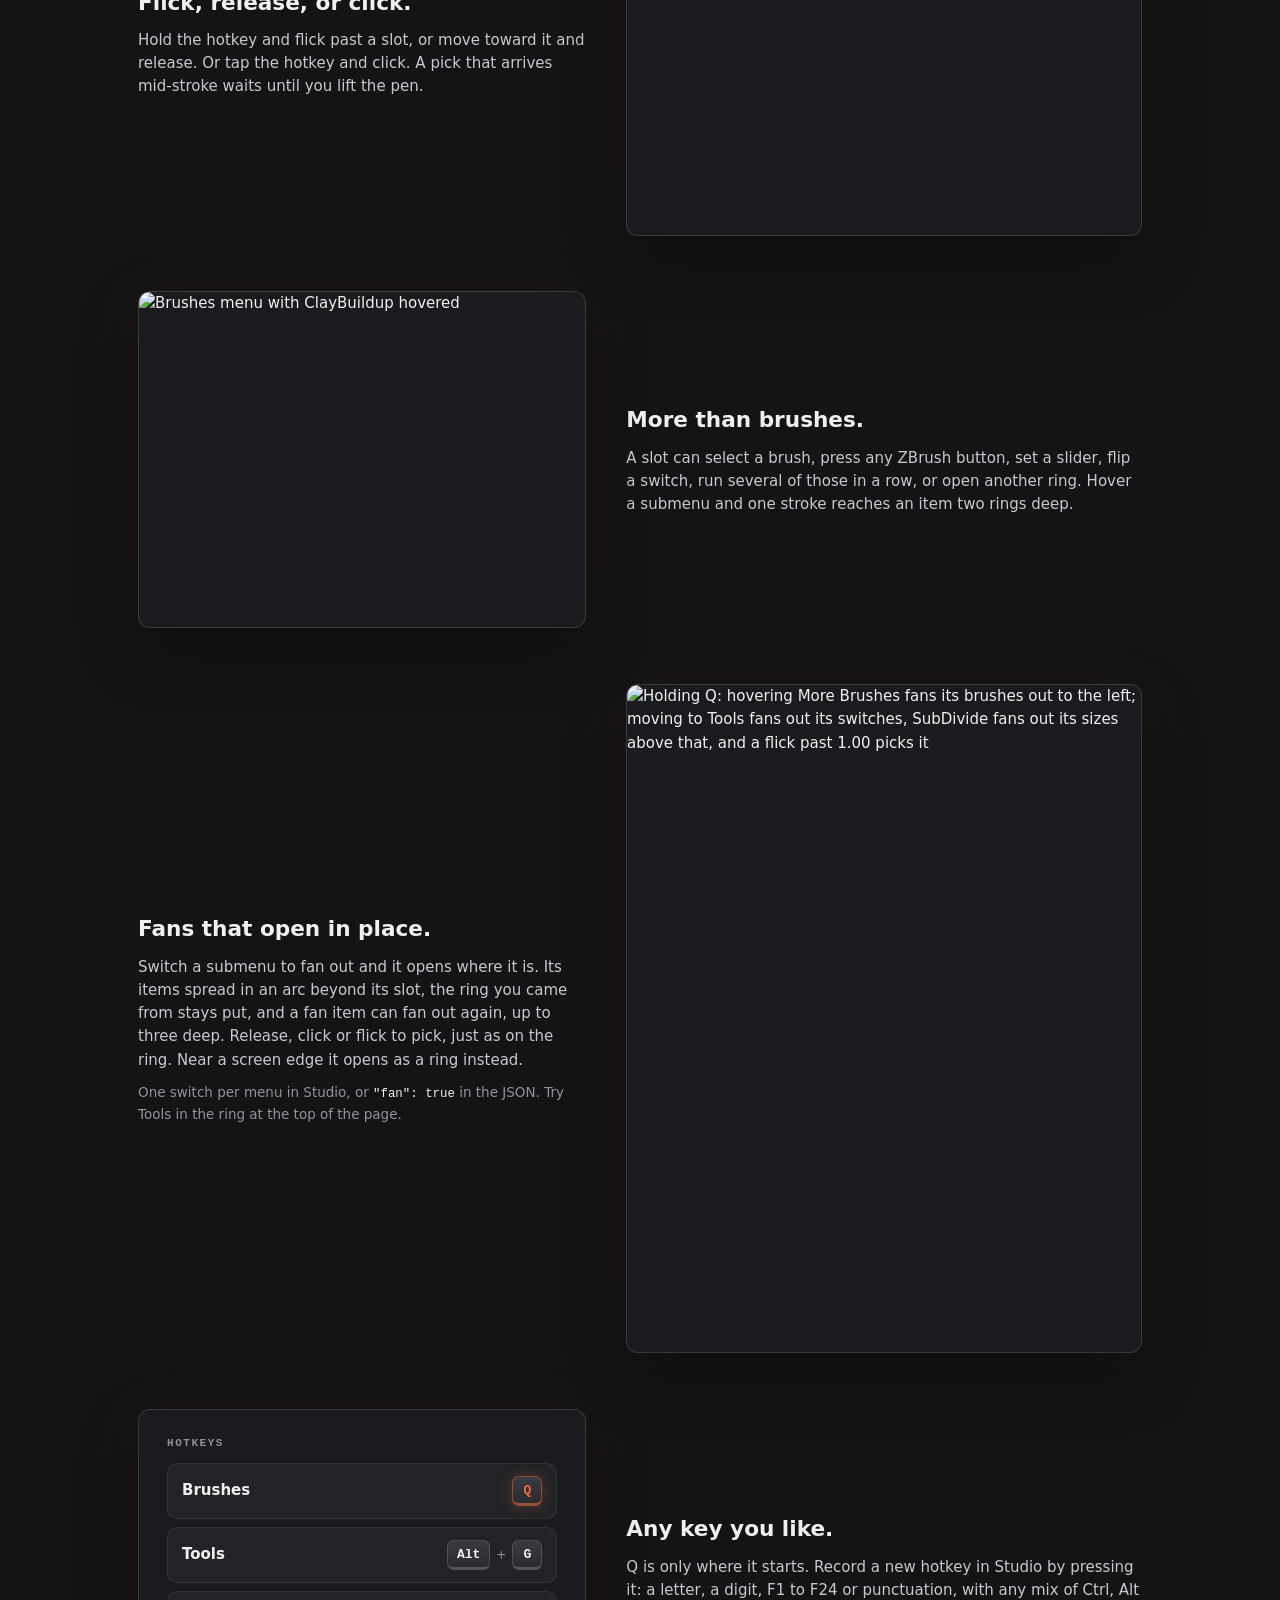
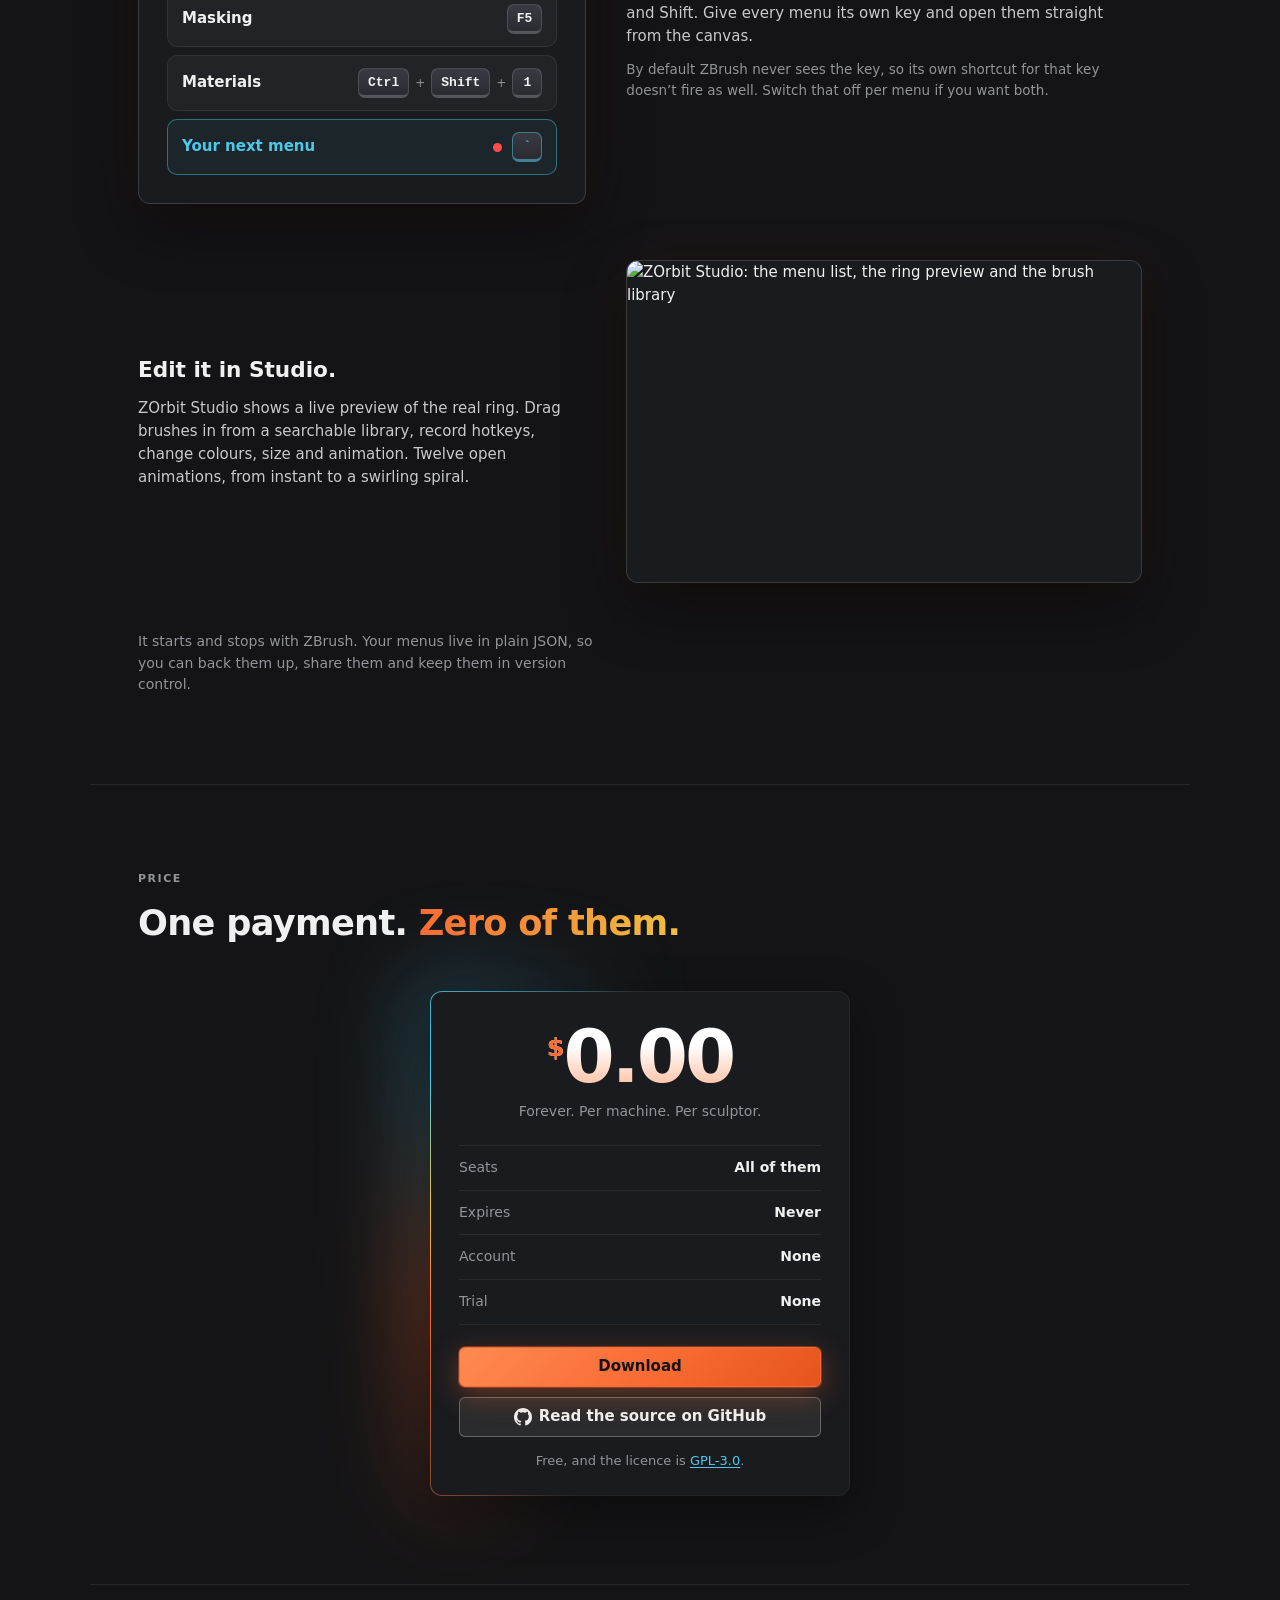
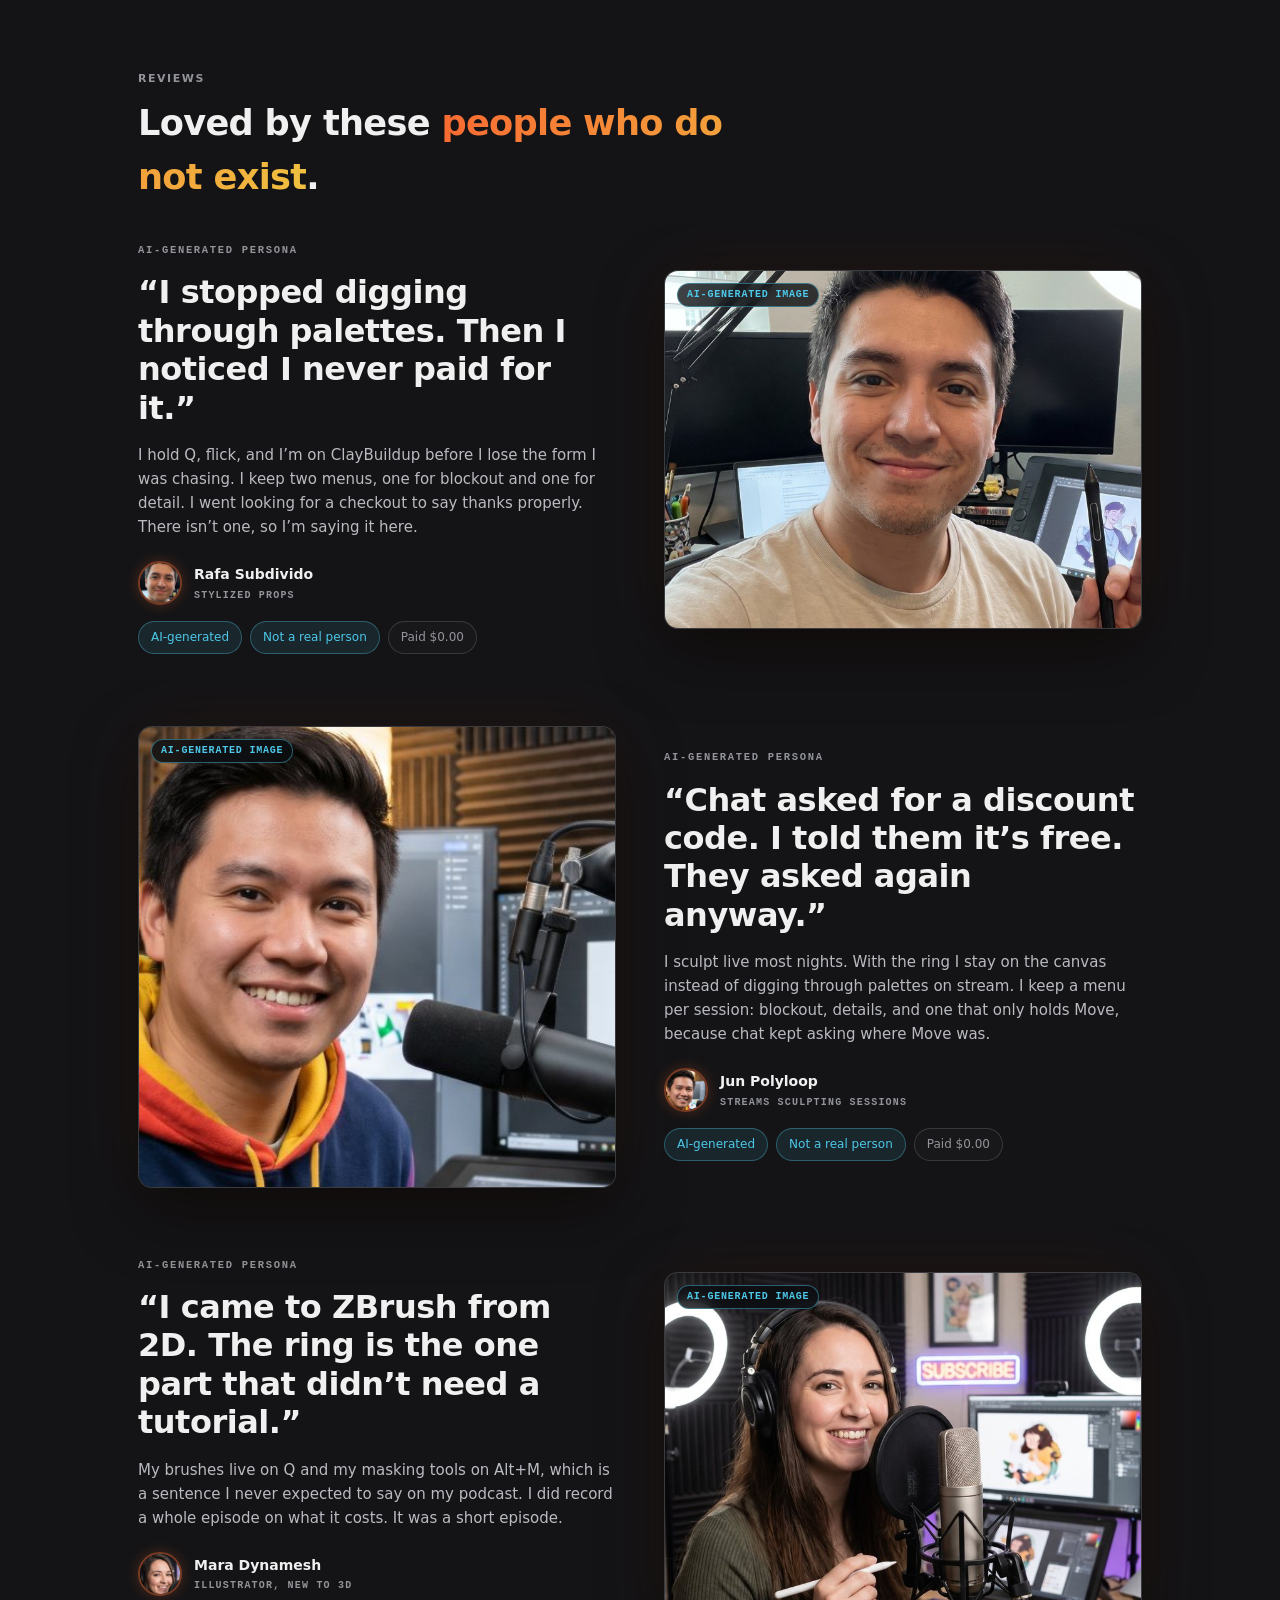
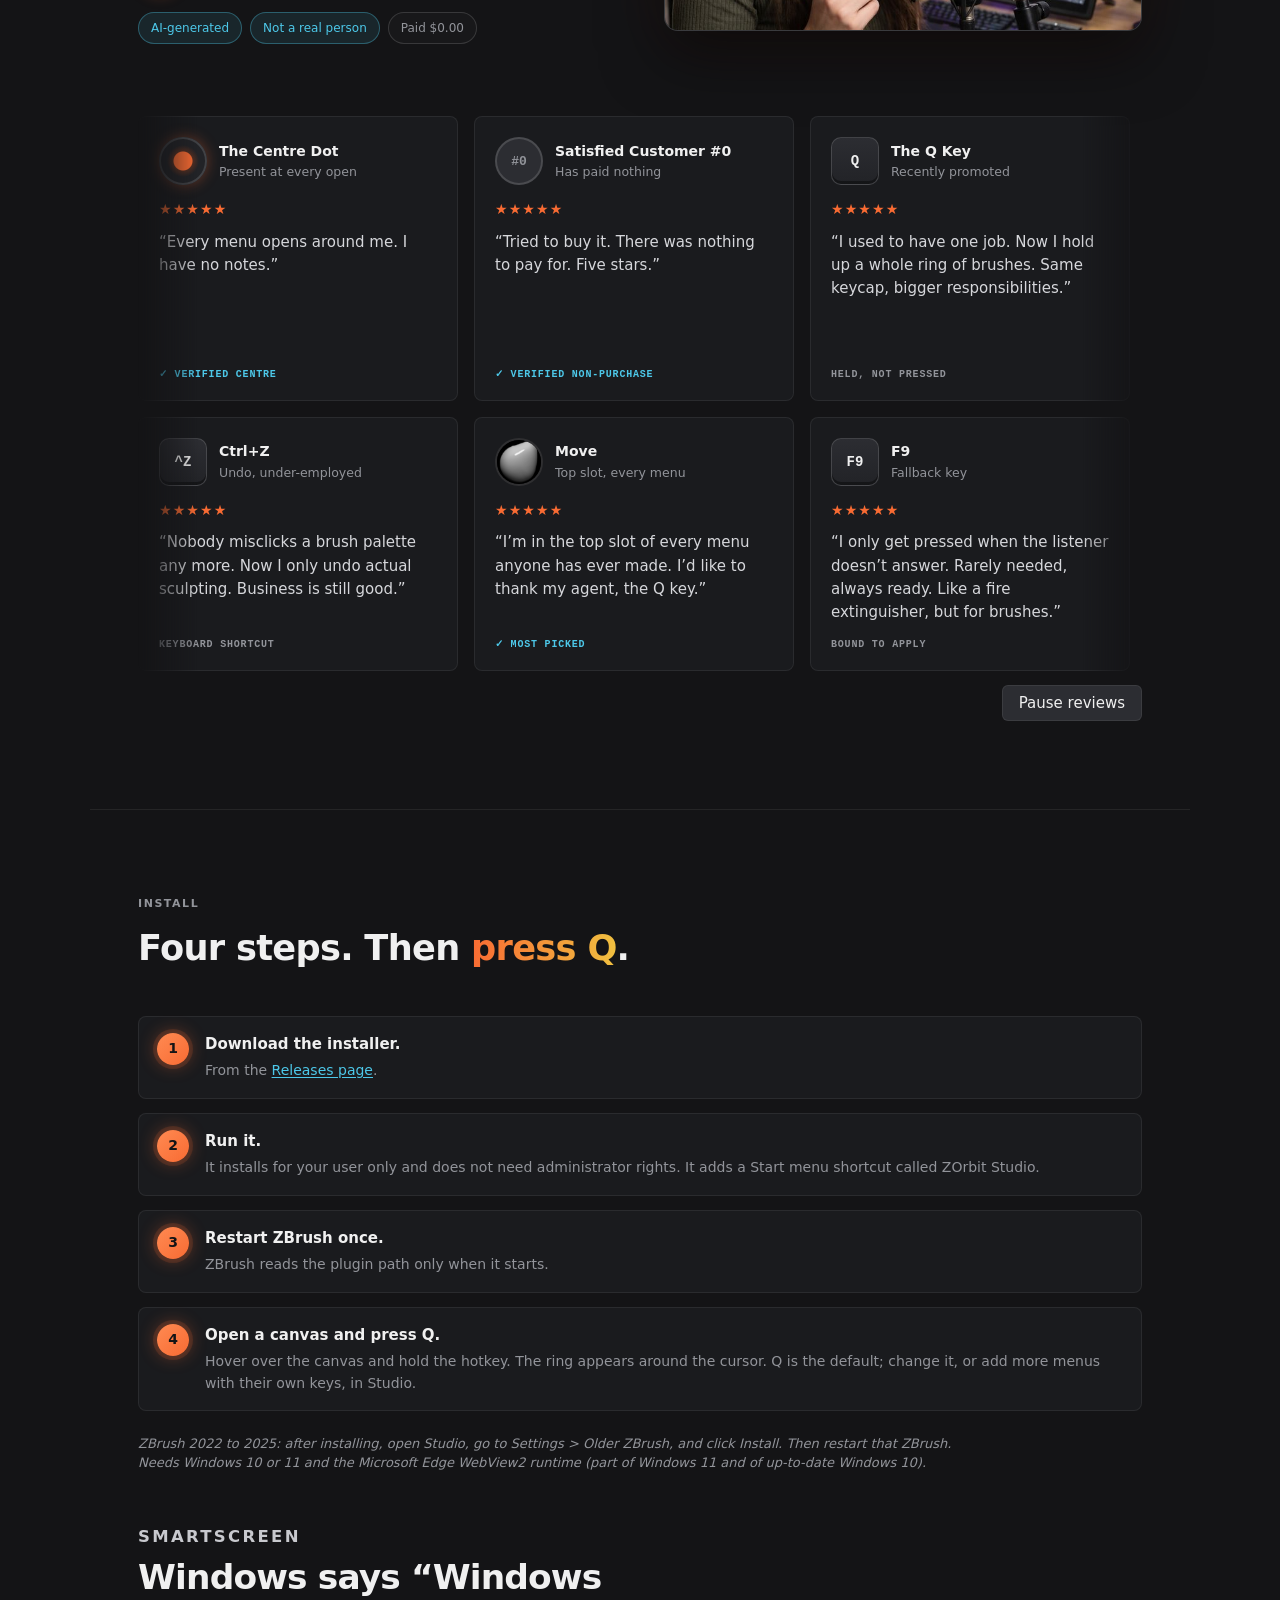
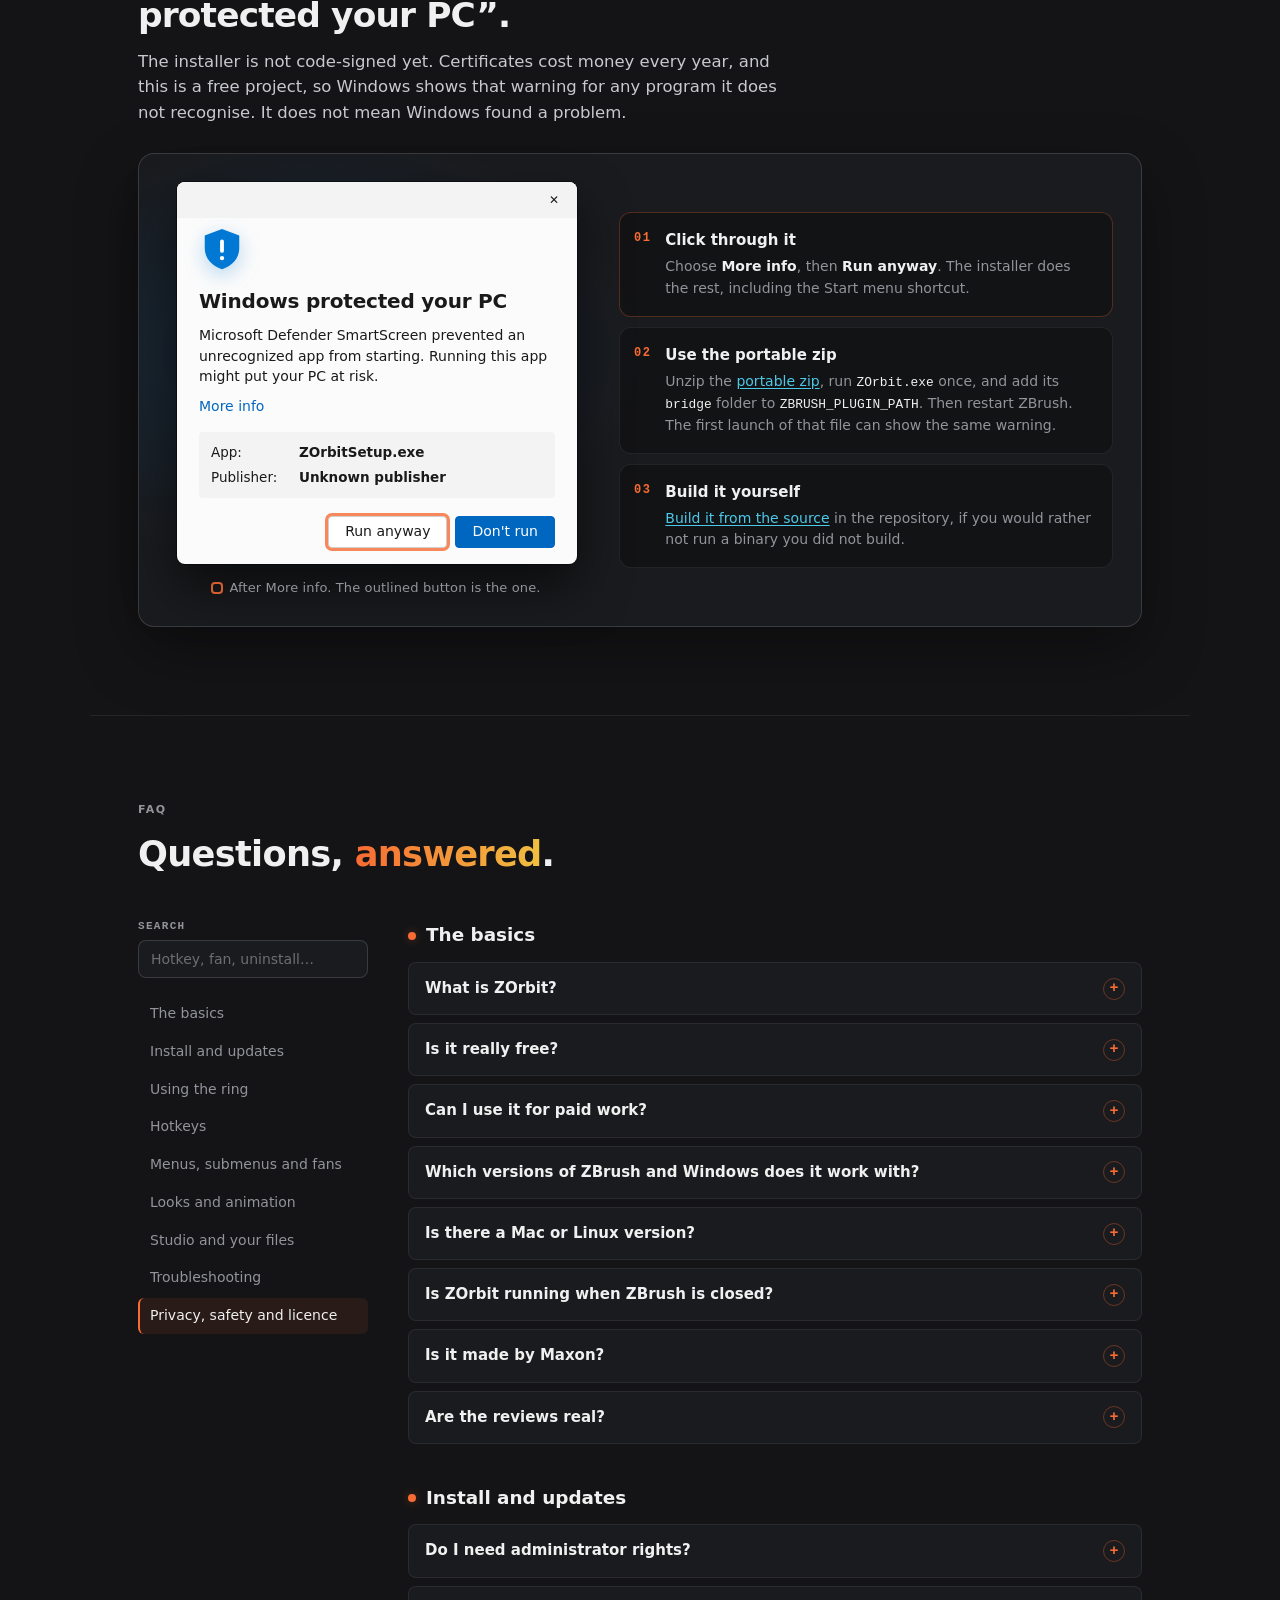
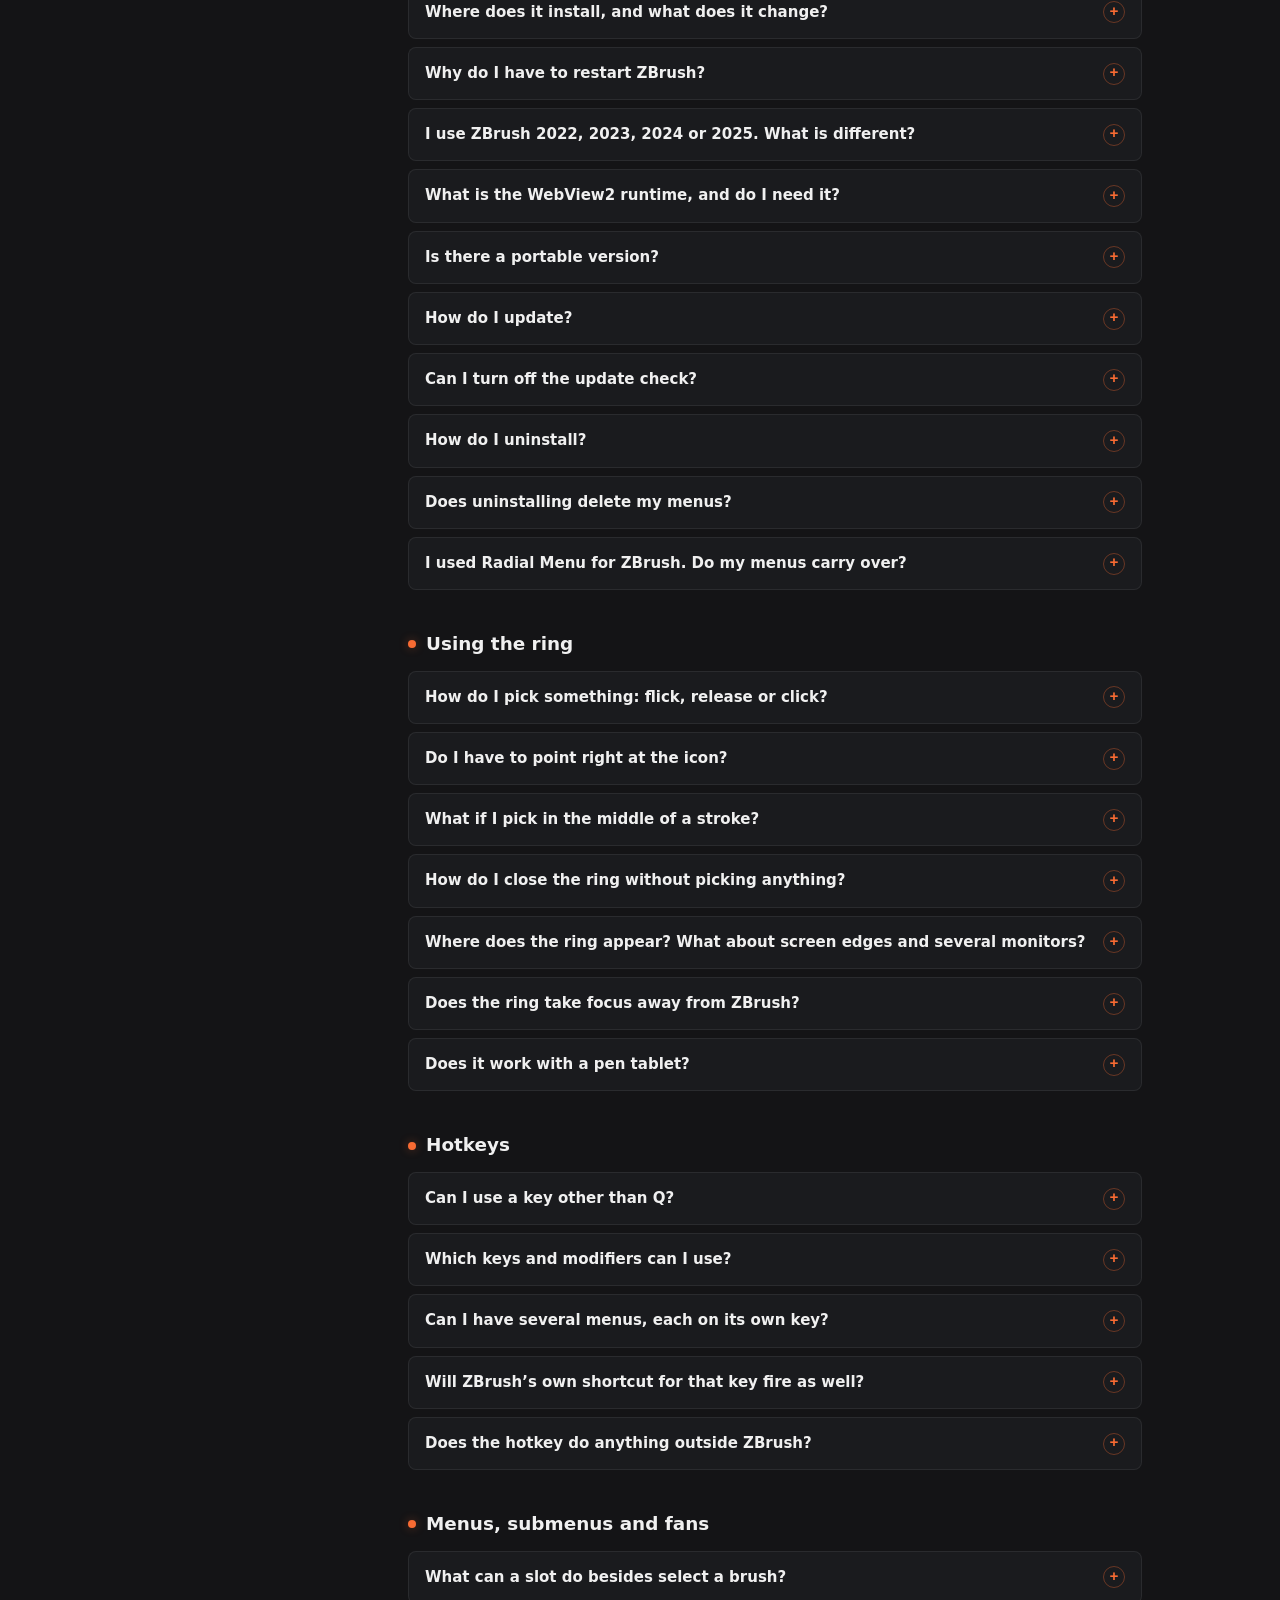
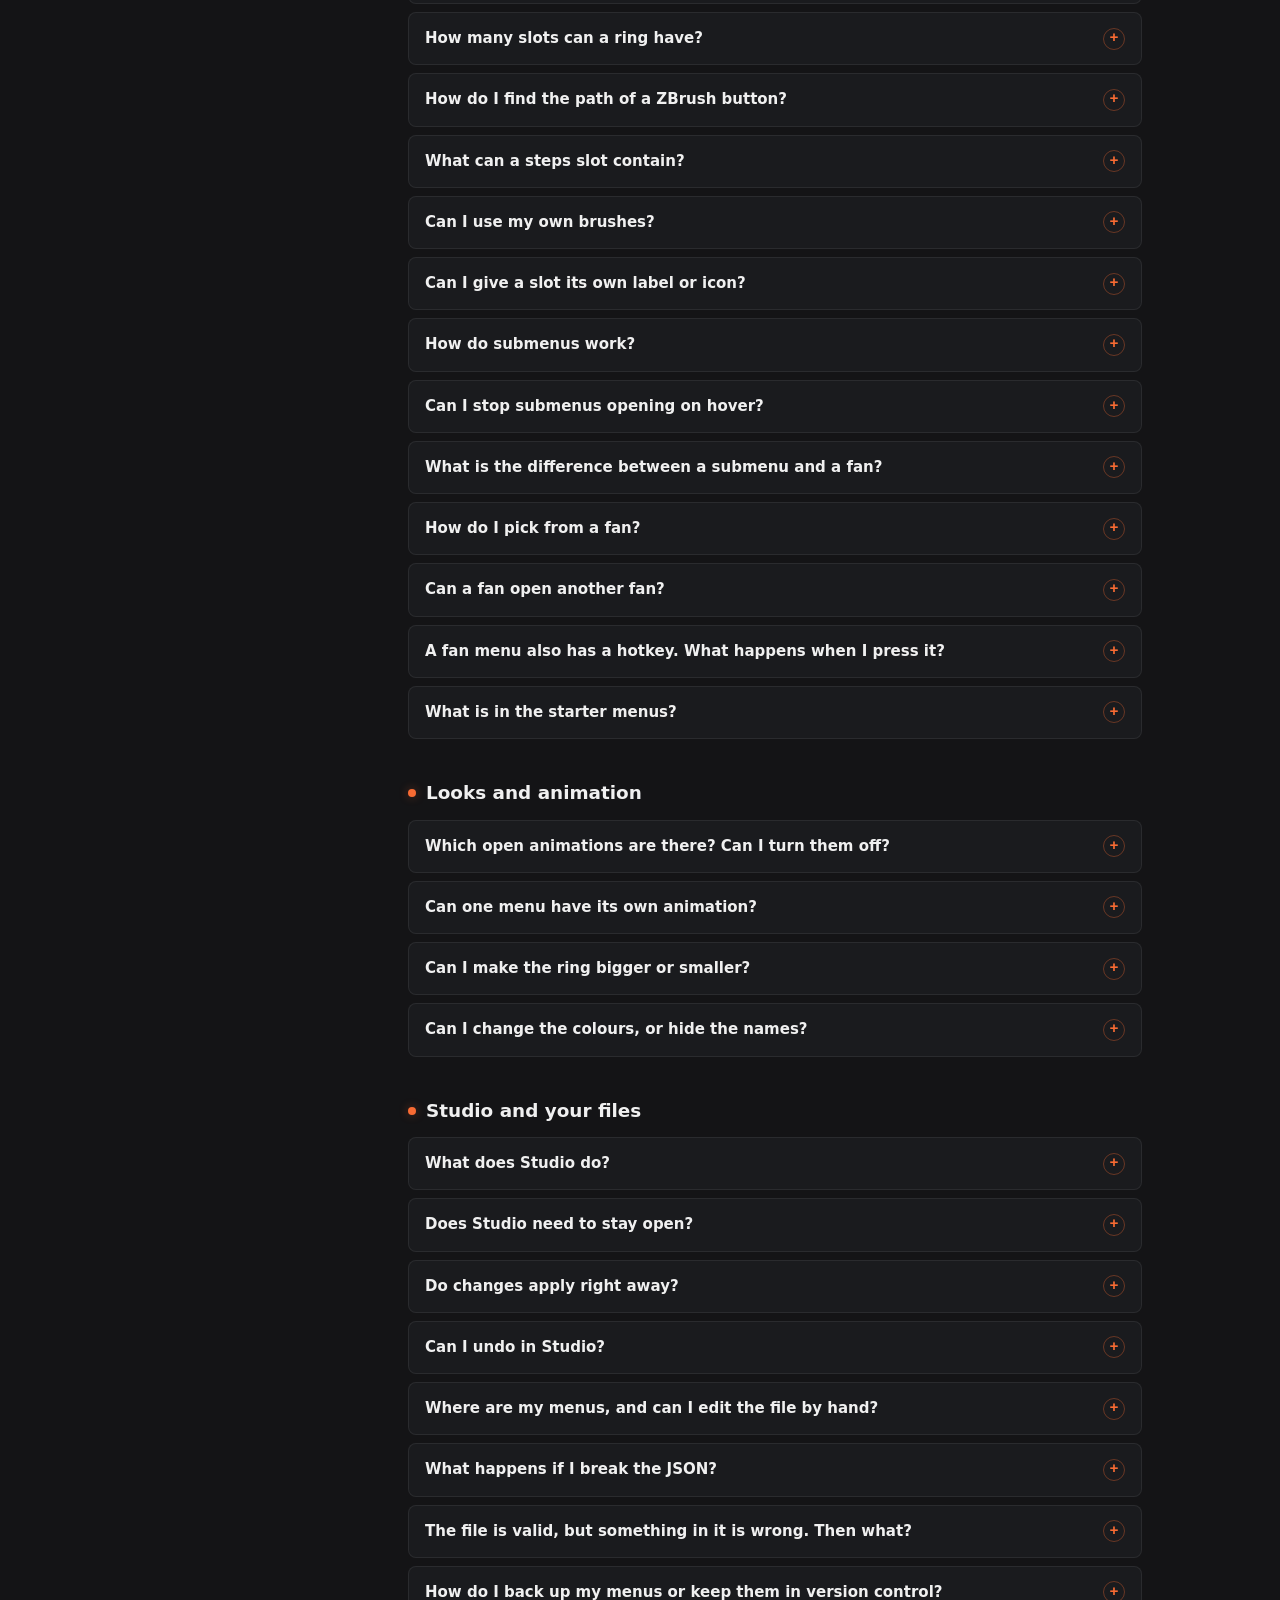
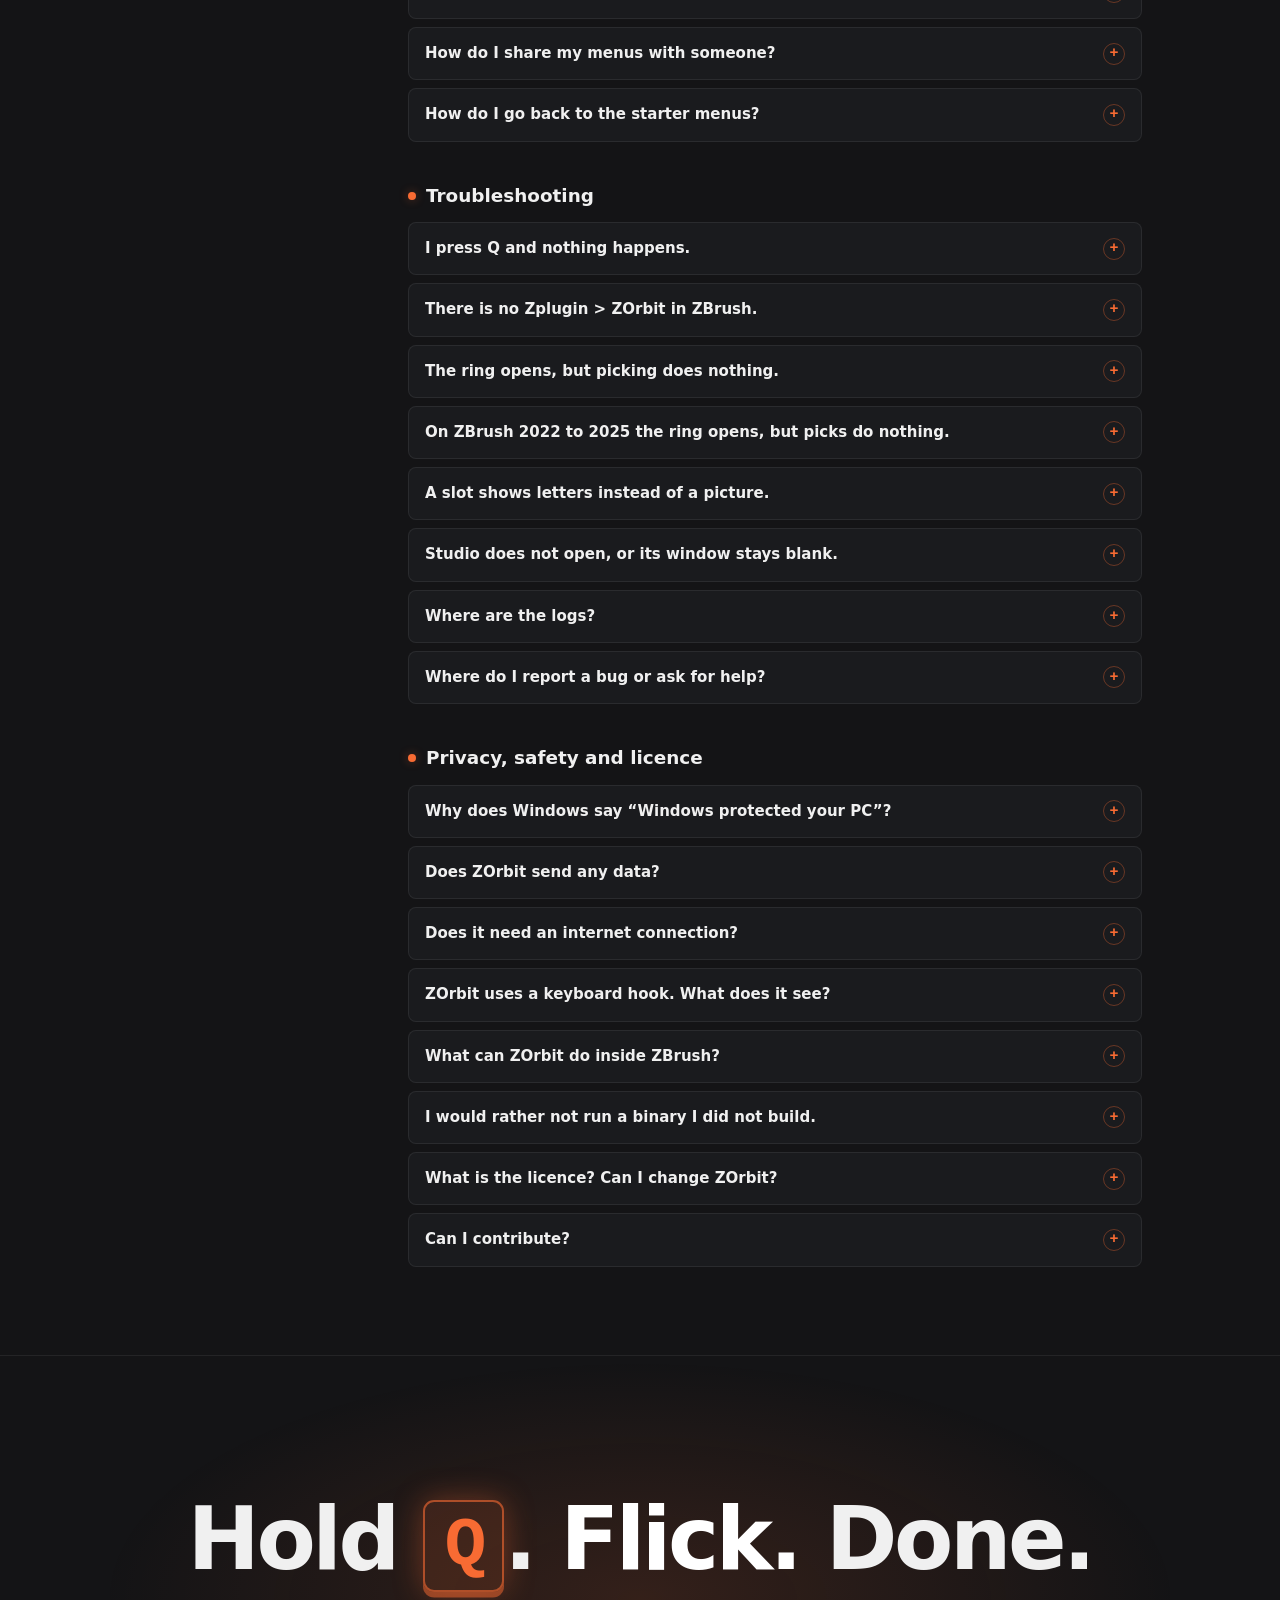
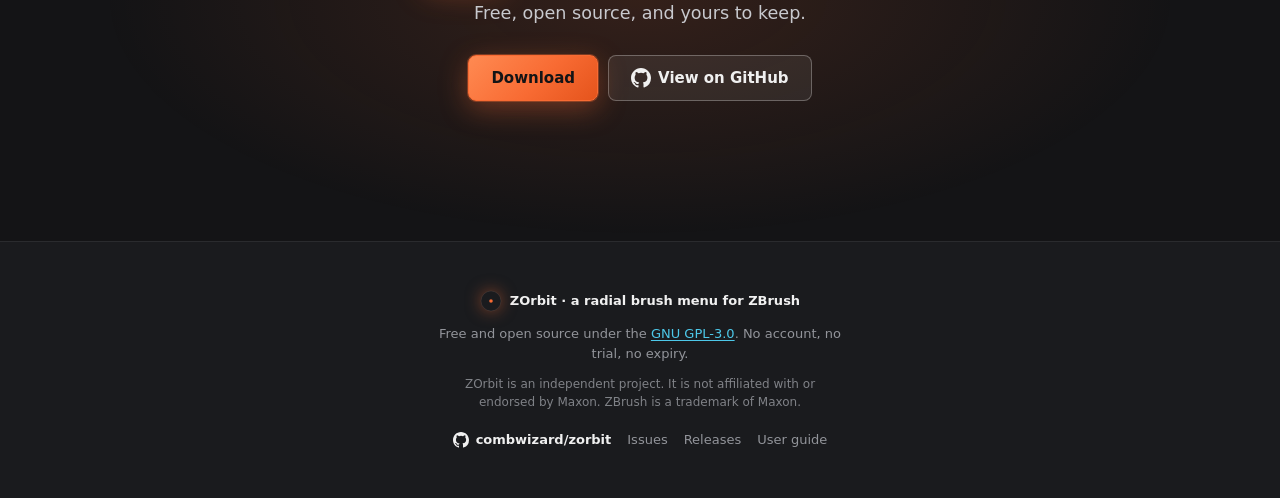
==== commit 871dc532: "Site: an orange Z in the hero title, with the sweep crossing it" ====
--- a/site/index.html
+++ b/site/index.html
@@ -78,7 +78,7 @@
       </div>
       <div class="hero-copy">
         <p class="badge"><span class="badge-dot" aria-hidden="true"></span>Free forever · Open source</p>
-        <h1><span class="shine">ZOrbit</span></h1>
+        <h1><span class="shine" data-text="ZOrbit"><span class="wordmark-z">Z</span>Orbit</span></h1>
         <p class="tagline">A radial brush menu for ZBrush</p>
         <p class="lede">Press <kbd>Q</kbd> over ZBrush and a ring of your favourite brushes and buttons appears around the cursor. Flick toward one and let go.</p>
         <p class="key-note"><span class="key-note-icon" aria-hidden="true">⌨</span>Q is just the default. Use any key or combination, and give each menu its own.</p>
@@ -1009,7 +1009,7 @@
 
   <section class="cta" aria-labelledby="ctaTitle">
     <div class="cta-rings" aria-hidden="true"><span></span><span></span><span></span><span></span></div>
-    <h2 id="ctaTitle">Hold <kbd>Q</kbd>. <span class="shine">Flick.</span> Done.</h2>
+    <h2 id="ctaTitle">Hold <kbd>Q</kbd>. <span class="shine" data-text="Flick.">Flick.</span> Done.</h2>
     <p>Free, open source, and yours to keep.</p>
     <div class="btn-row">
       <a class="btn primary download big" href="https://github.com/combwizard/zorbit/releases/latest">Download</a>
--- a/site/styles.css
+++ b/site/styles.css
@@ -107,8 +107,12 @@
   background: linear-gradient(90deg, var(--accent), var(--amber));
   -webkit-background-clip: text; background-clip: text; color: transparent;
 }
-.shine {
-  background: linear-gradient(100deg, #fff 0%, #fff 38%, #ffb08a 46%, var(--accent) 50%, var(--cyan) 56%, #fff 64%, #fff 100%);
+/* The band rides on a copy of the text, so the letters keep their own colours under it. */
+.shine { position: relative; display: inline-block; color: #fff; }
+.shine::after {
+  content: attr(data-text); content: attr(data-text) / "";
+  position: absolute; inset: 0; white-space: nowrap; pointer-events: none;
+  background: linear-gradient(100deg, transparent 0%, transparent 38%, #ffb08a 46%, var(--accent) 50%, var(--cyan) 56%, transparent 64%, transparent 100%);
   background-size: 300% 100%; background-position: 100% 0;
   -webkit-background-clip: text; background-clip: text; color: transparent;
   animation: shine 7s var(--ease) infinite;
@@ -1016,12 +1020,12 @@
 .reveal.in { opacity: 1; transform: none; filter: none; }
 @media (prefers-reduced-motion: reduce) {
   .reveal { opacity: 1; transform: none; filter: none; transition: none; }
-  .orb, .orbit, .shine, .badge-dot, .marquee-track, .glow-card, .glow-card::before, .cta-rings span, .win-run { animation: none; }
+  .orb, .orbit, .badge-dot, .marquee-track, .glow-card, .glow-card::before, .cta-rings span, .win-run { animation: none; }
   .marquee-track { flex-wrap: wrap; justify-content: center; width: auto; padding: 0 24px; }
   .marquee-track > :nth-child(n + 23) { display: none; }
   .rec-dot { animation: none; }
   .cta-rings span:first-child { opacity: .5; transform: scale(2); }
-  .shine { background-position: 100% 0; }
+  .shine::after { display: none; }
   .btn.primary::after { display: none; }
 }
 
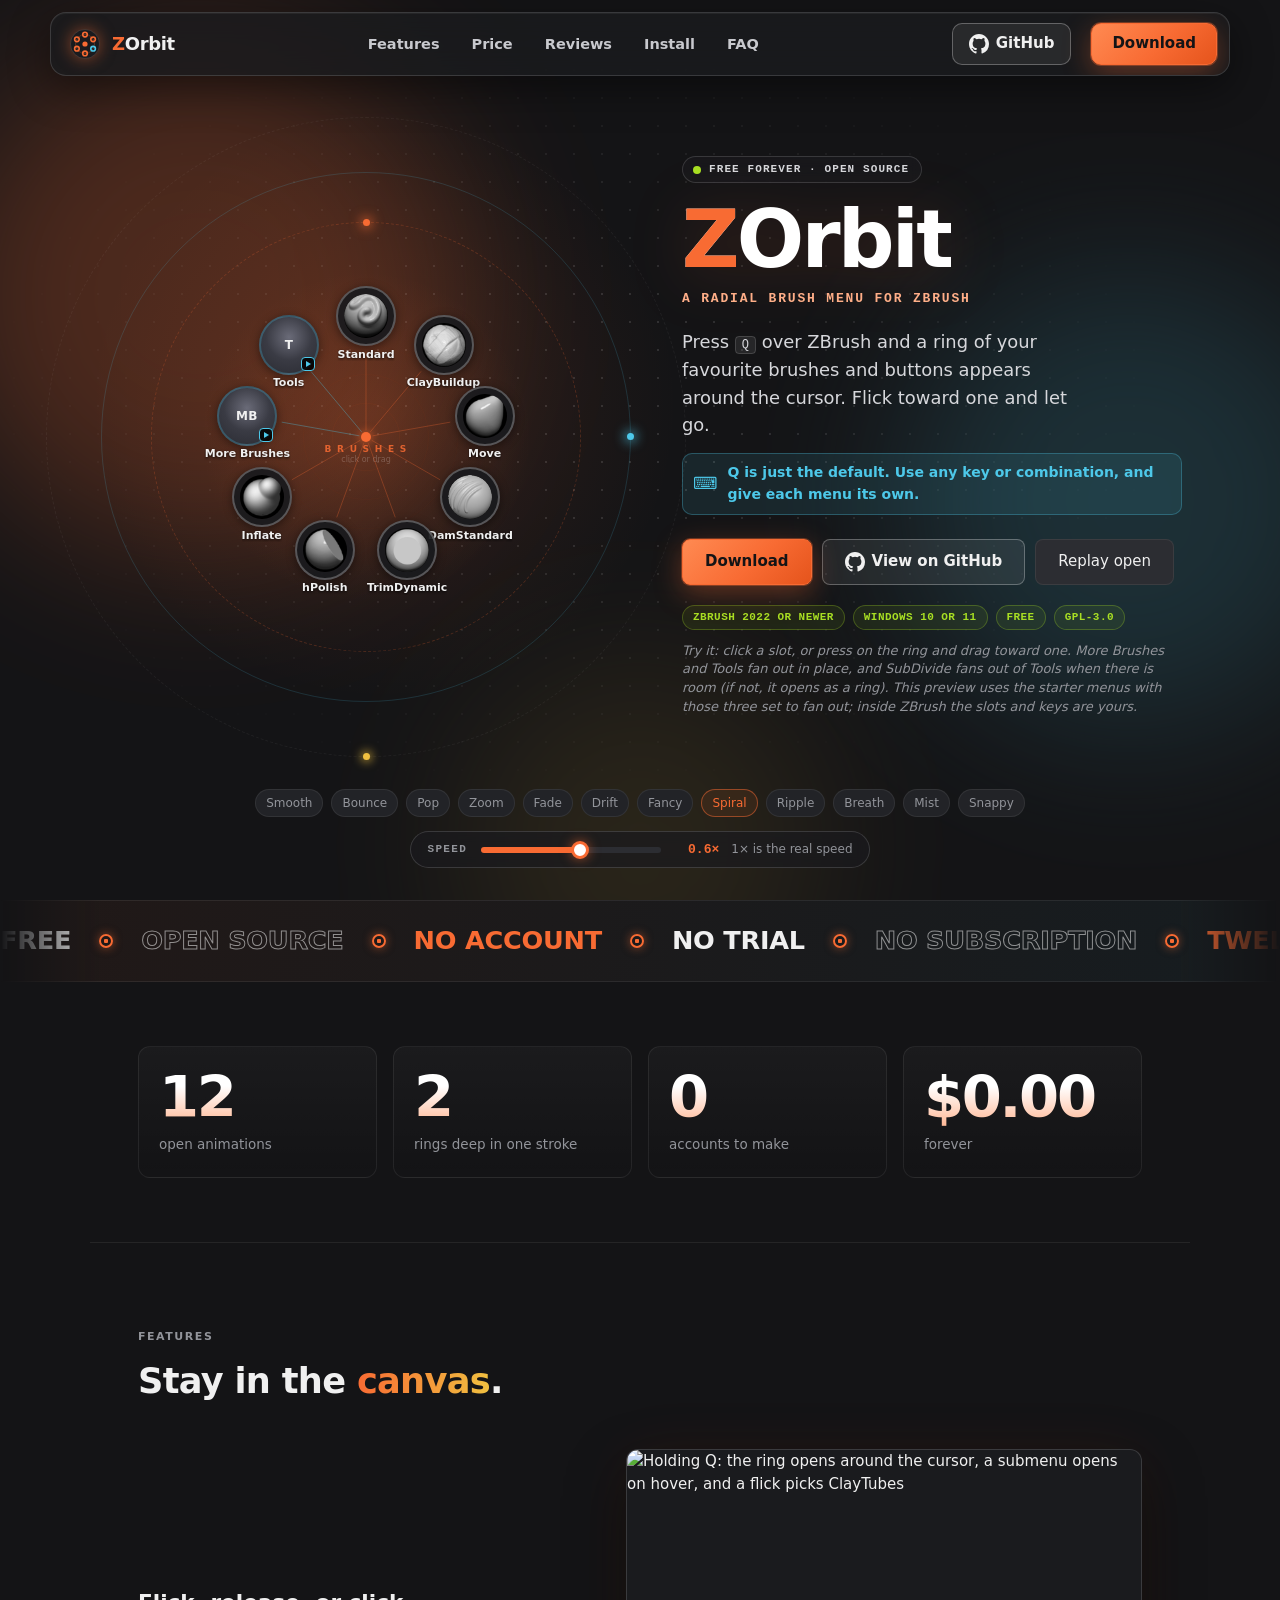
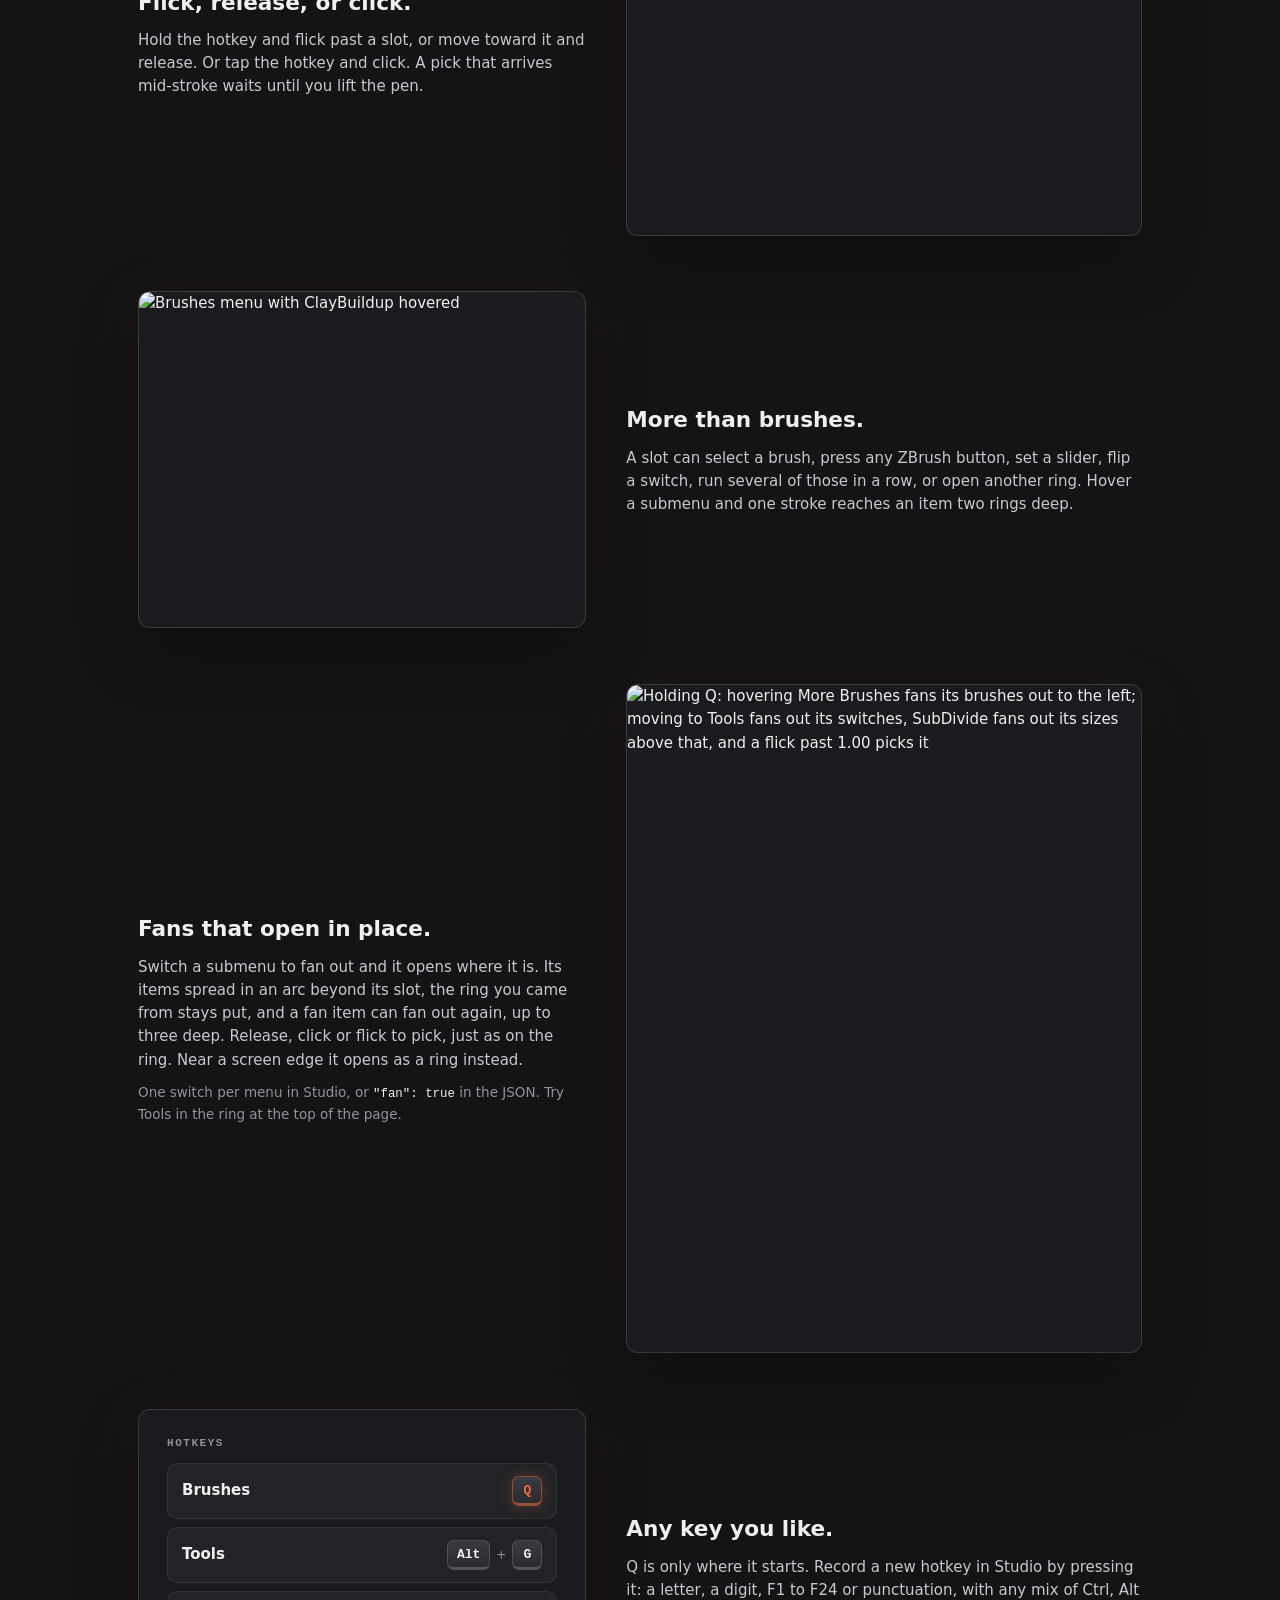
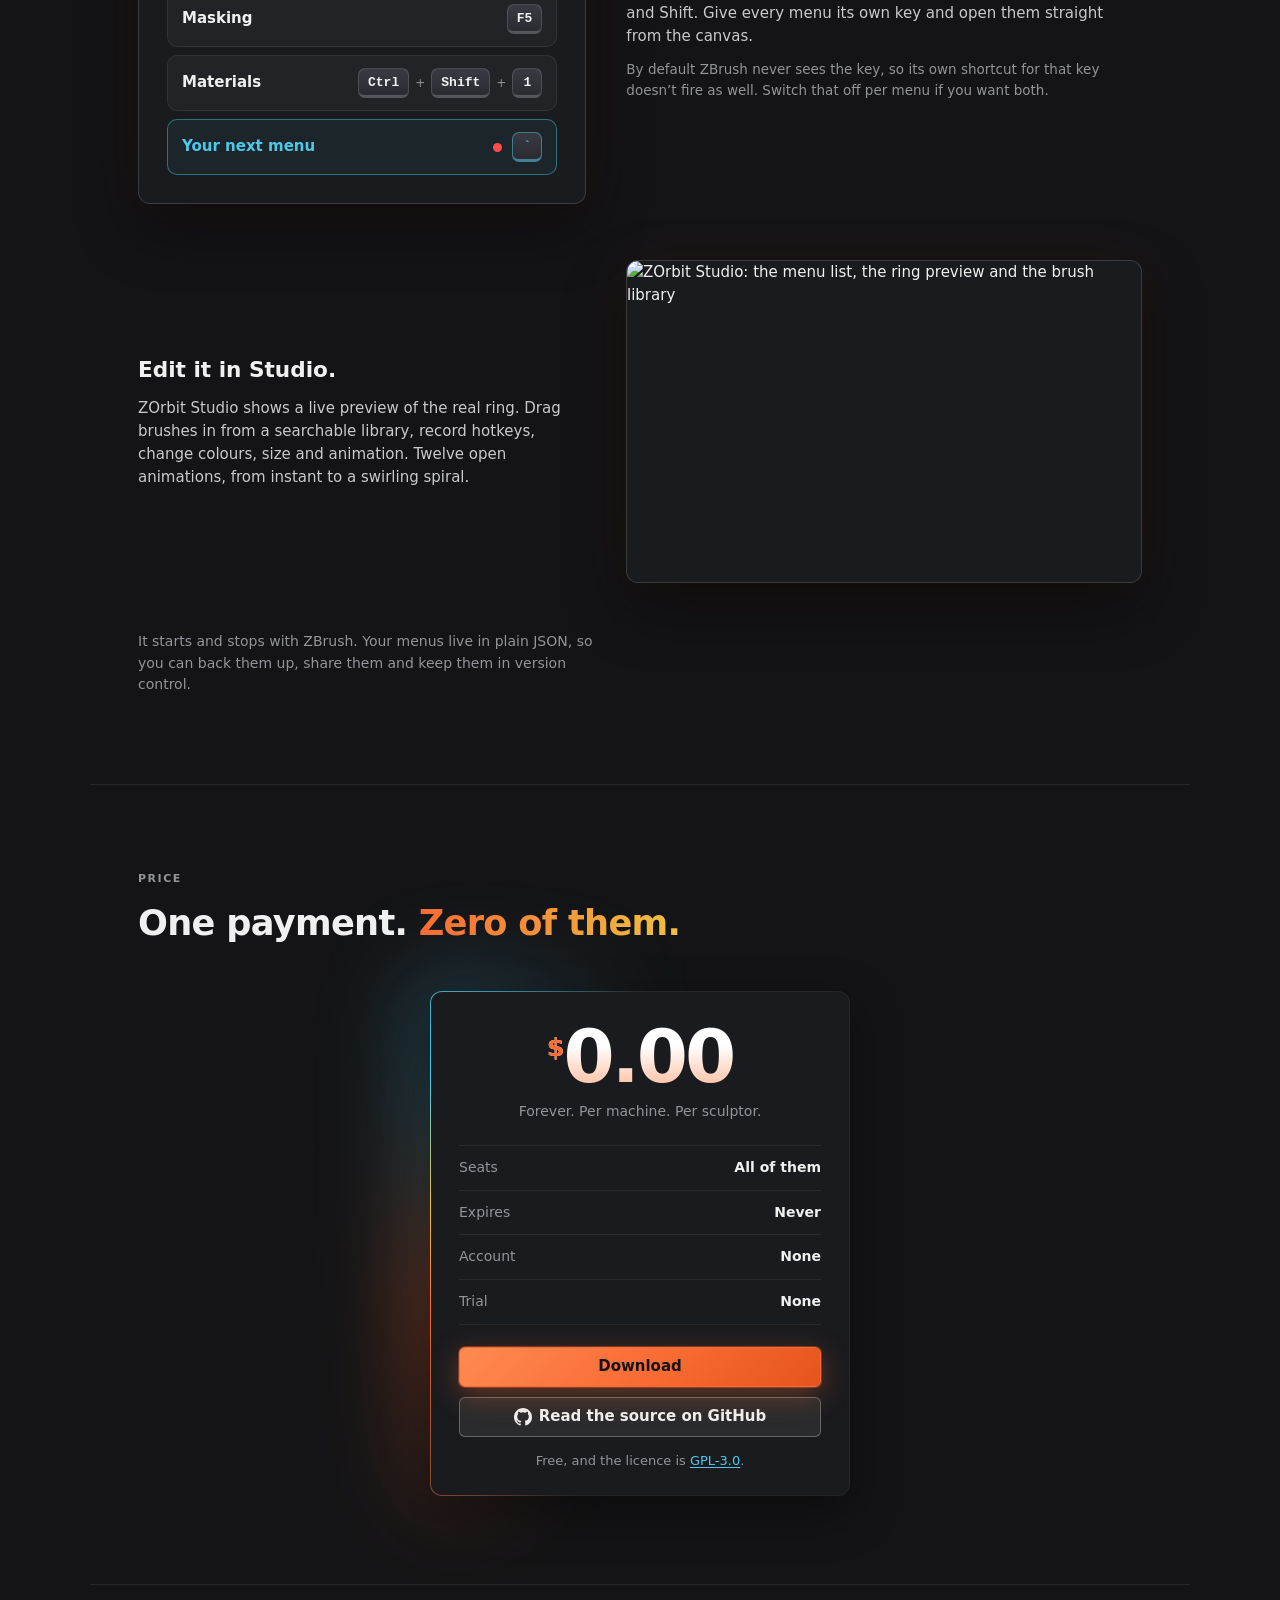
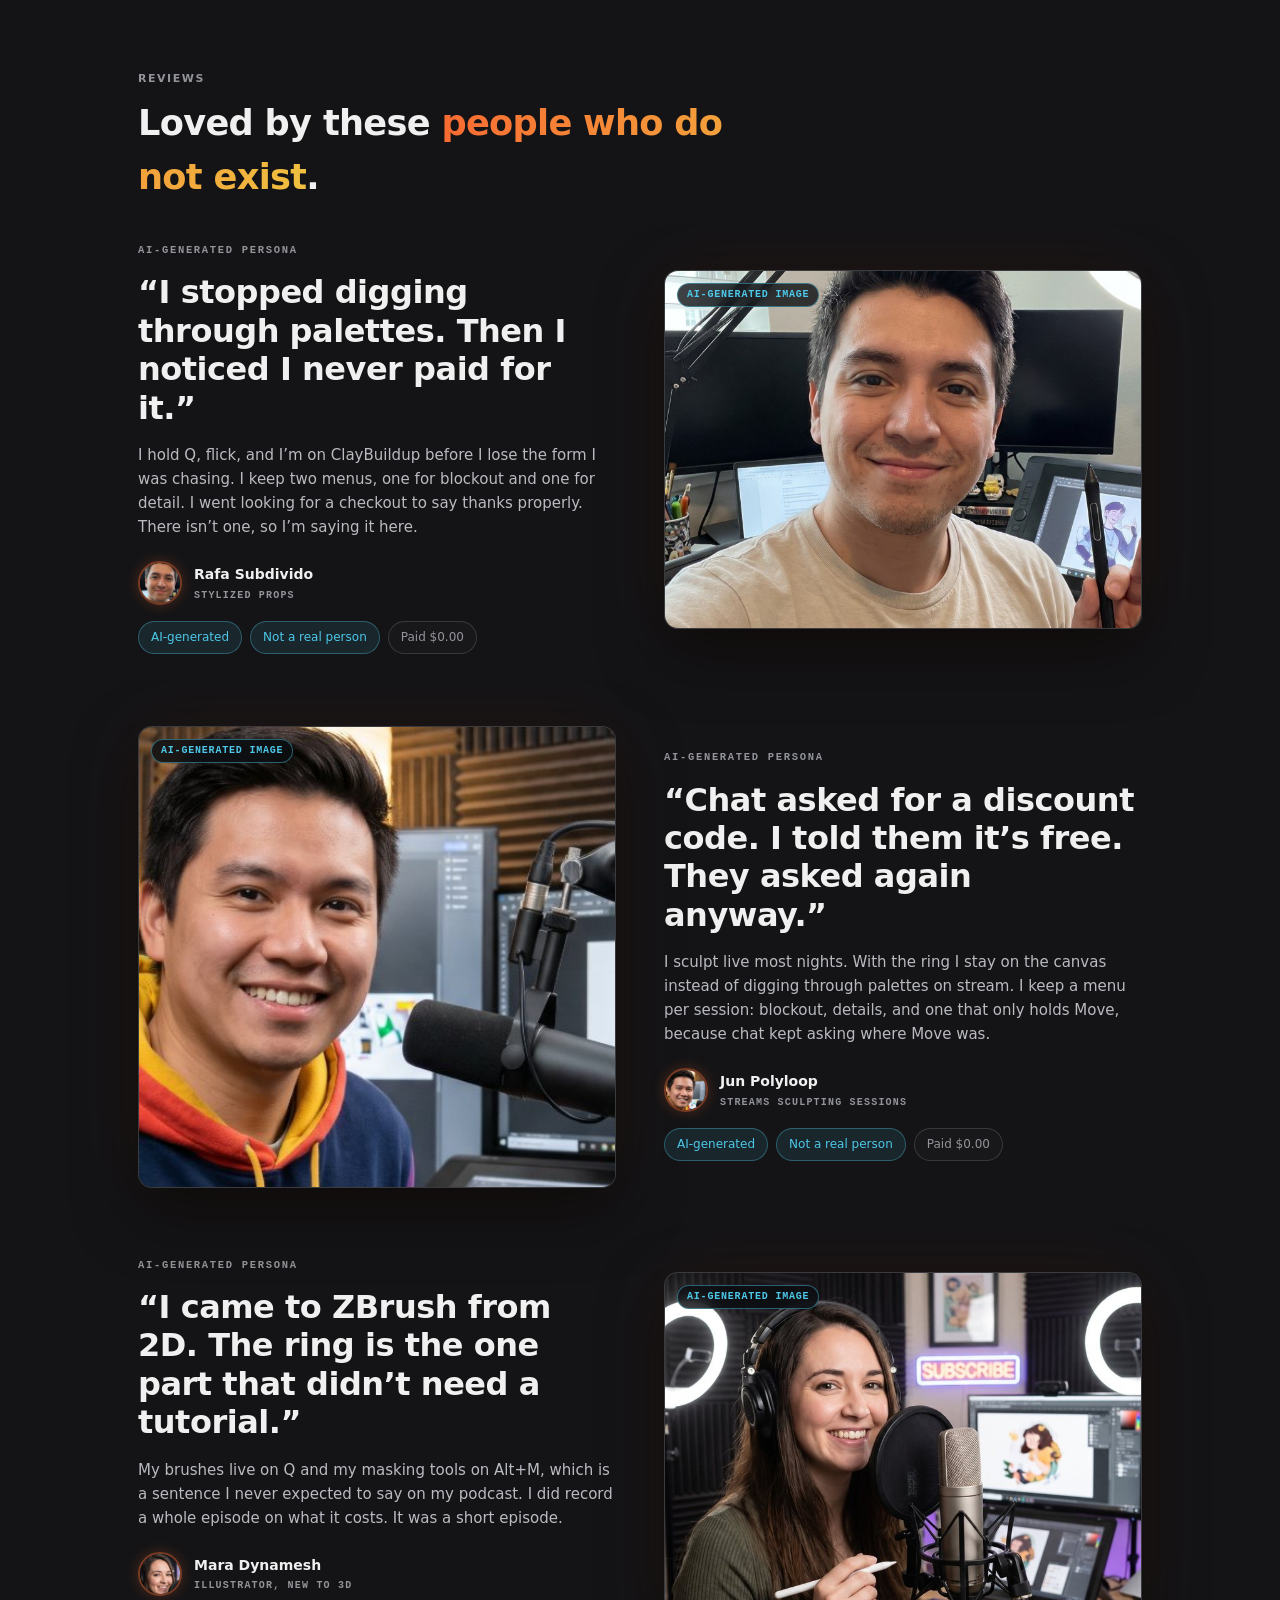
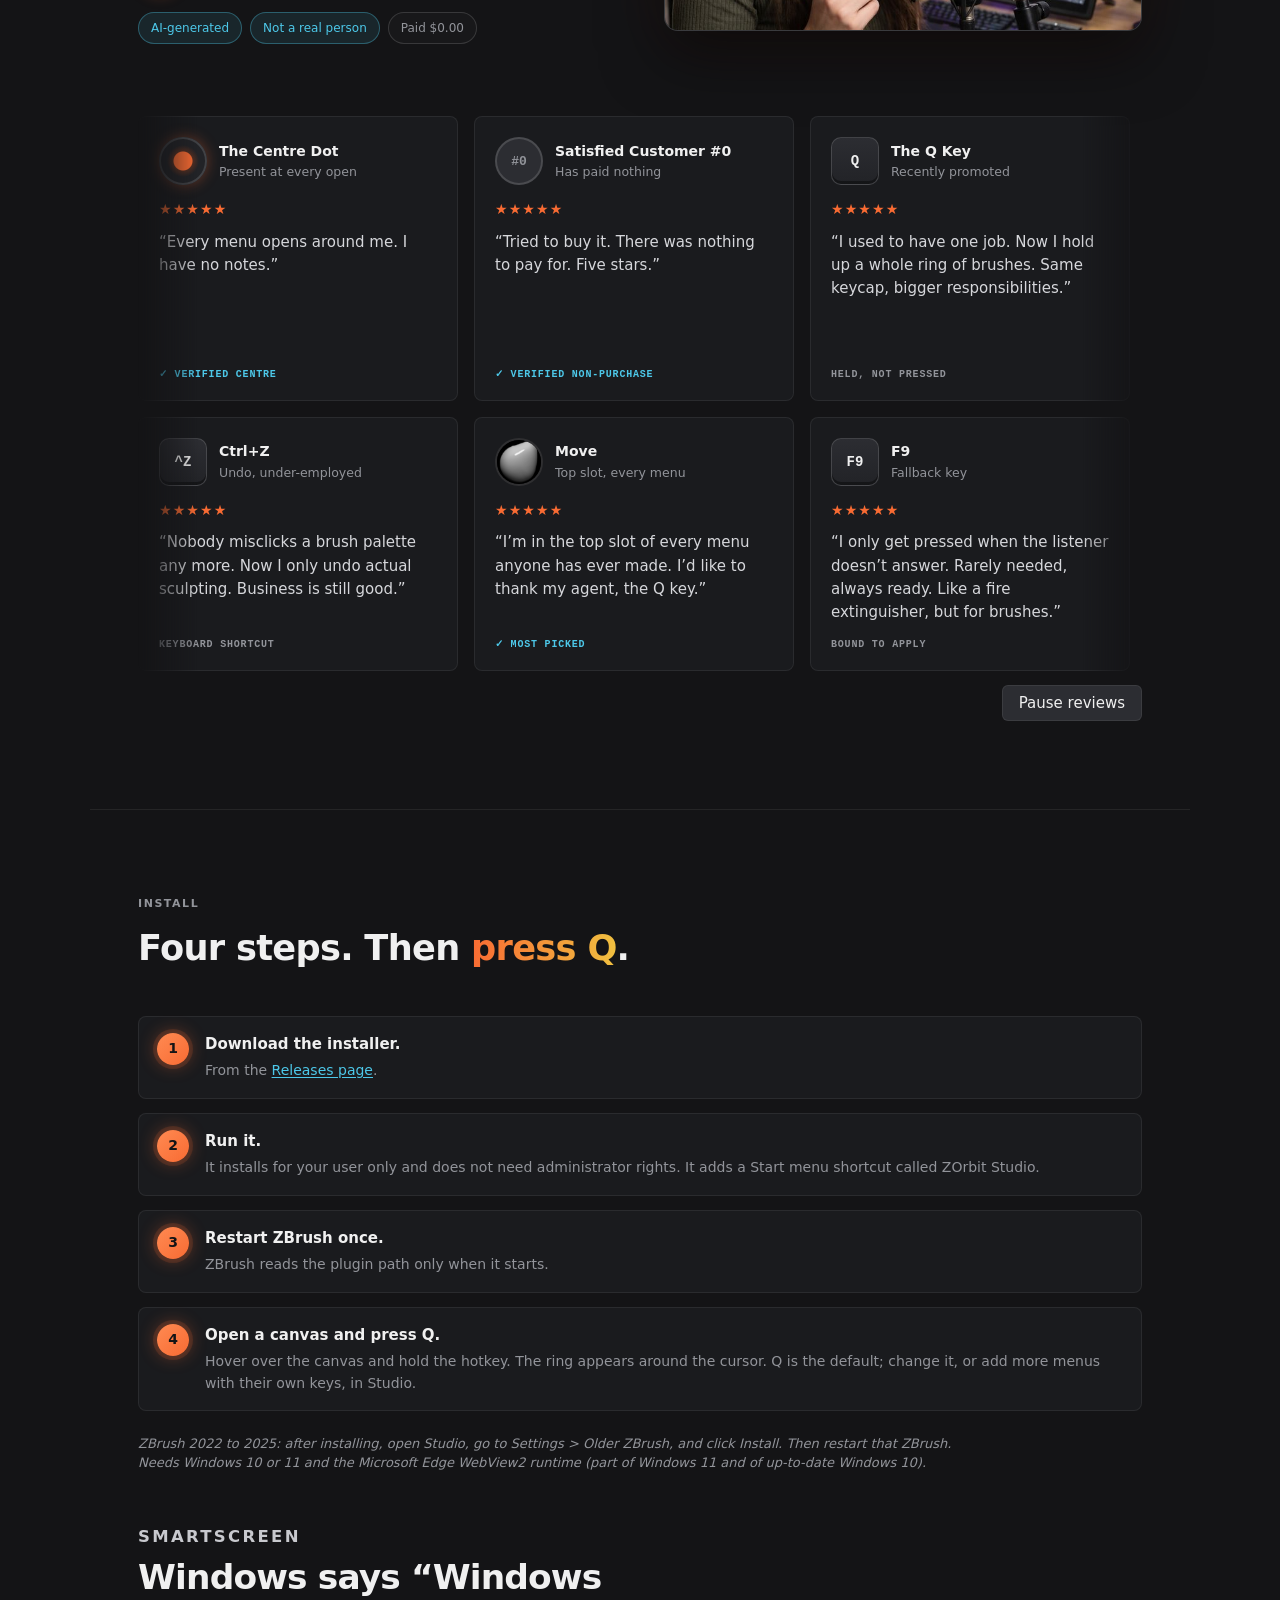
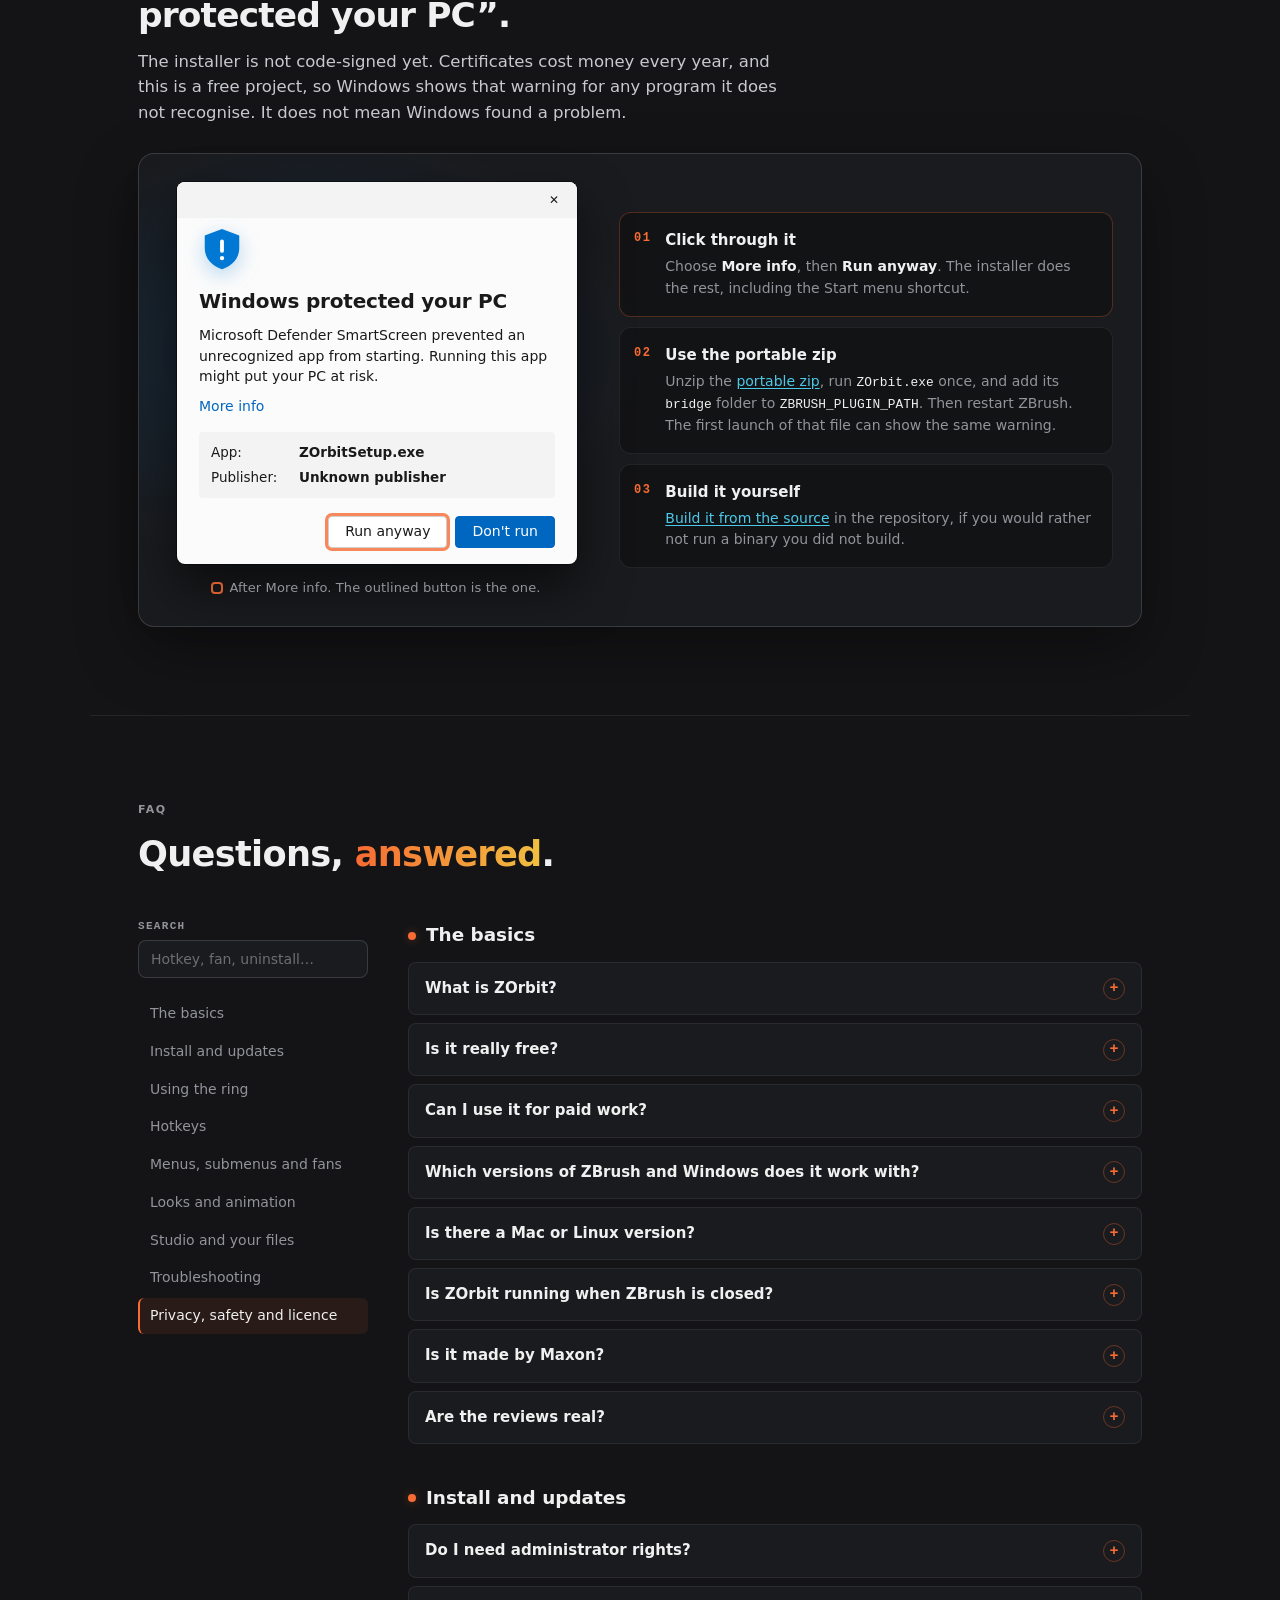
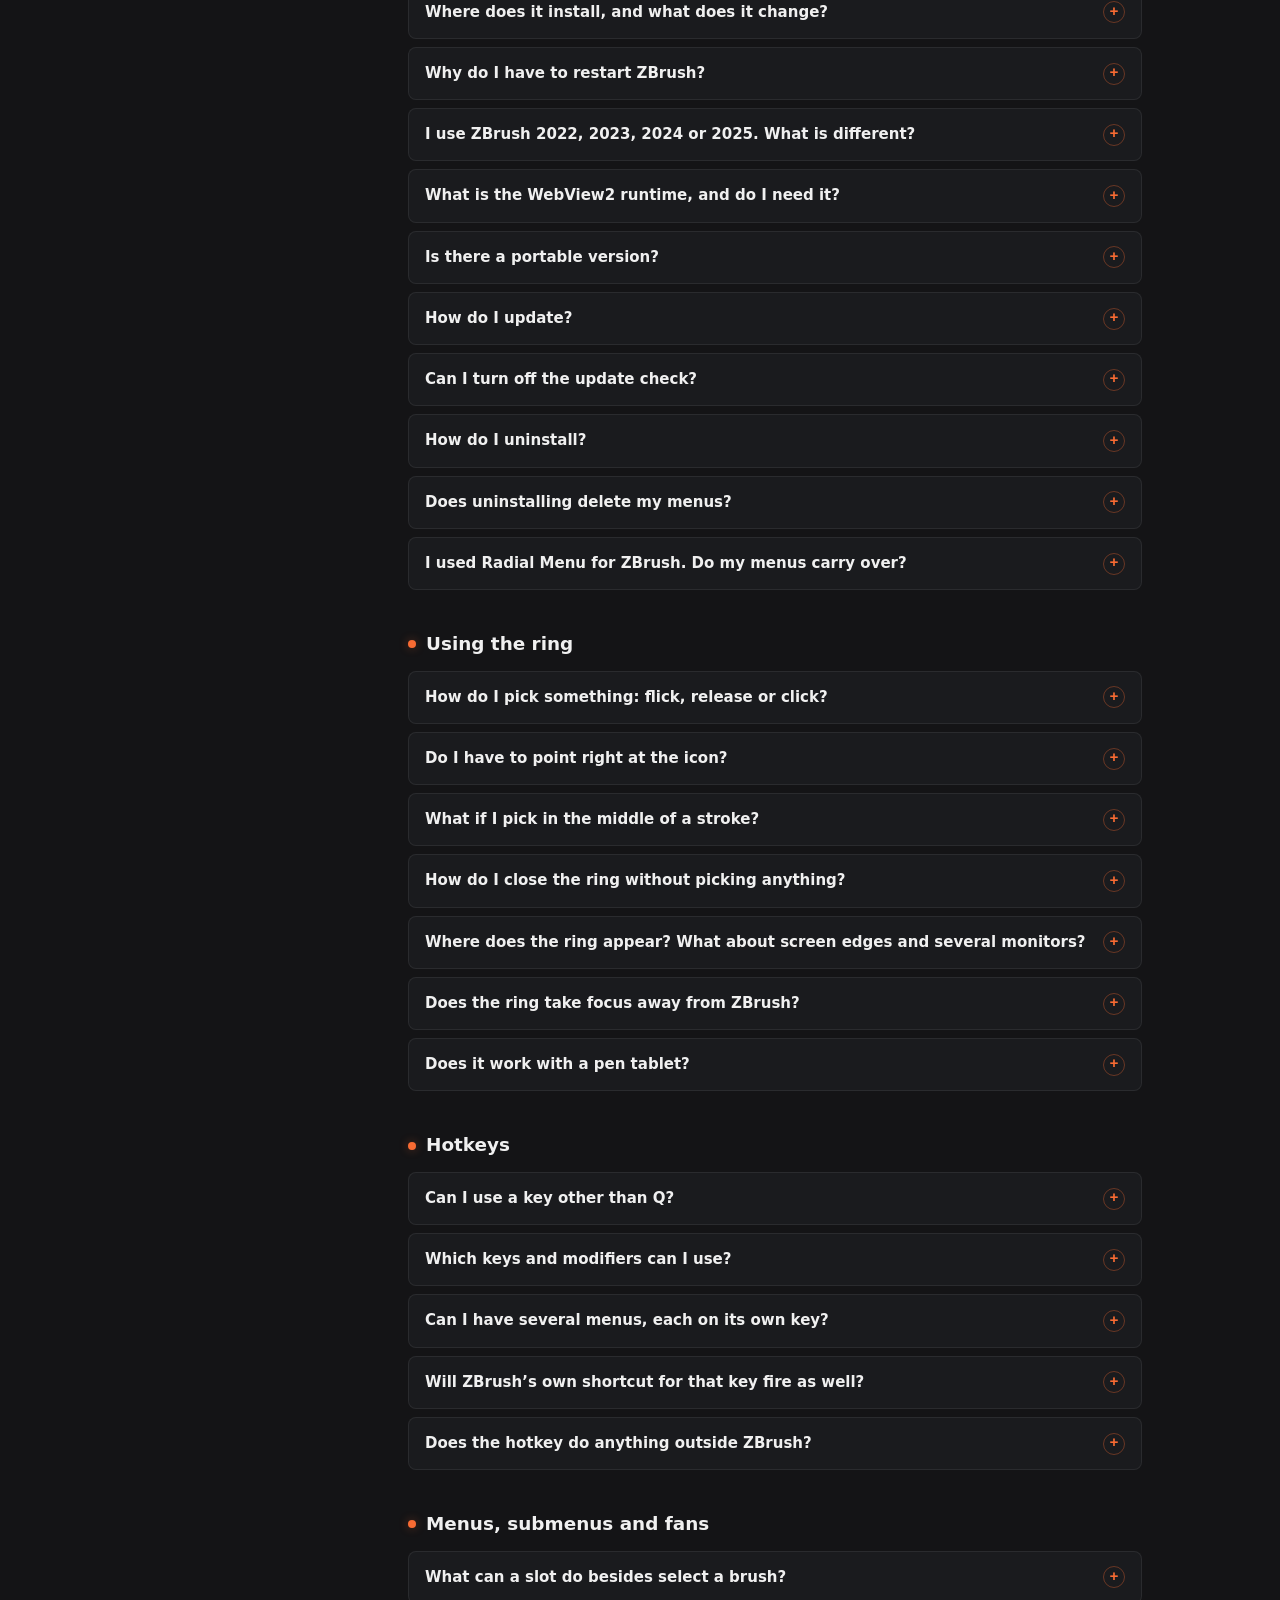
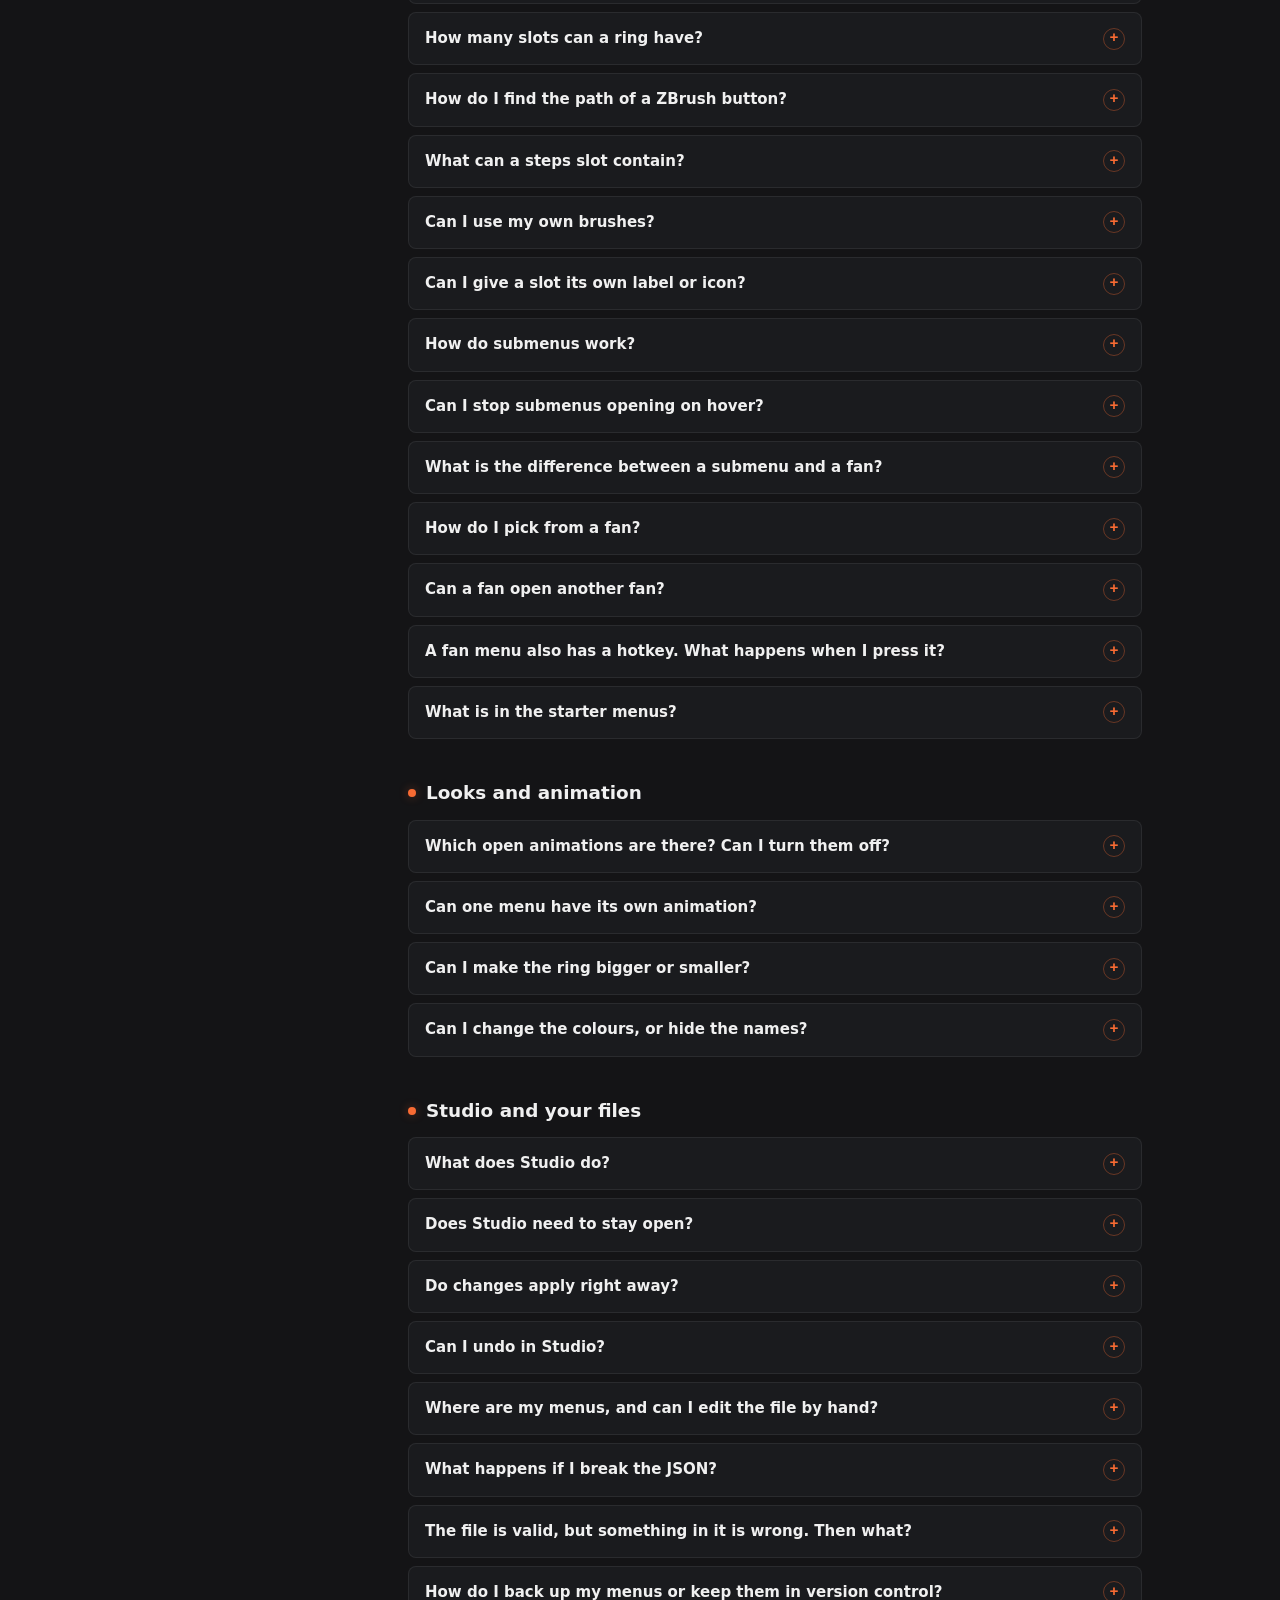
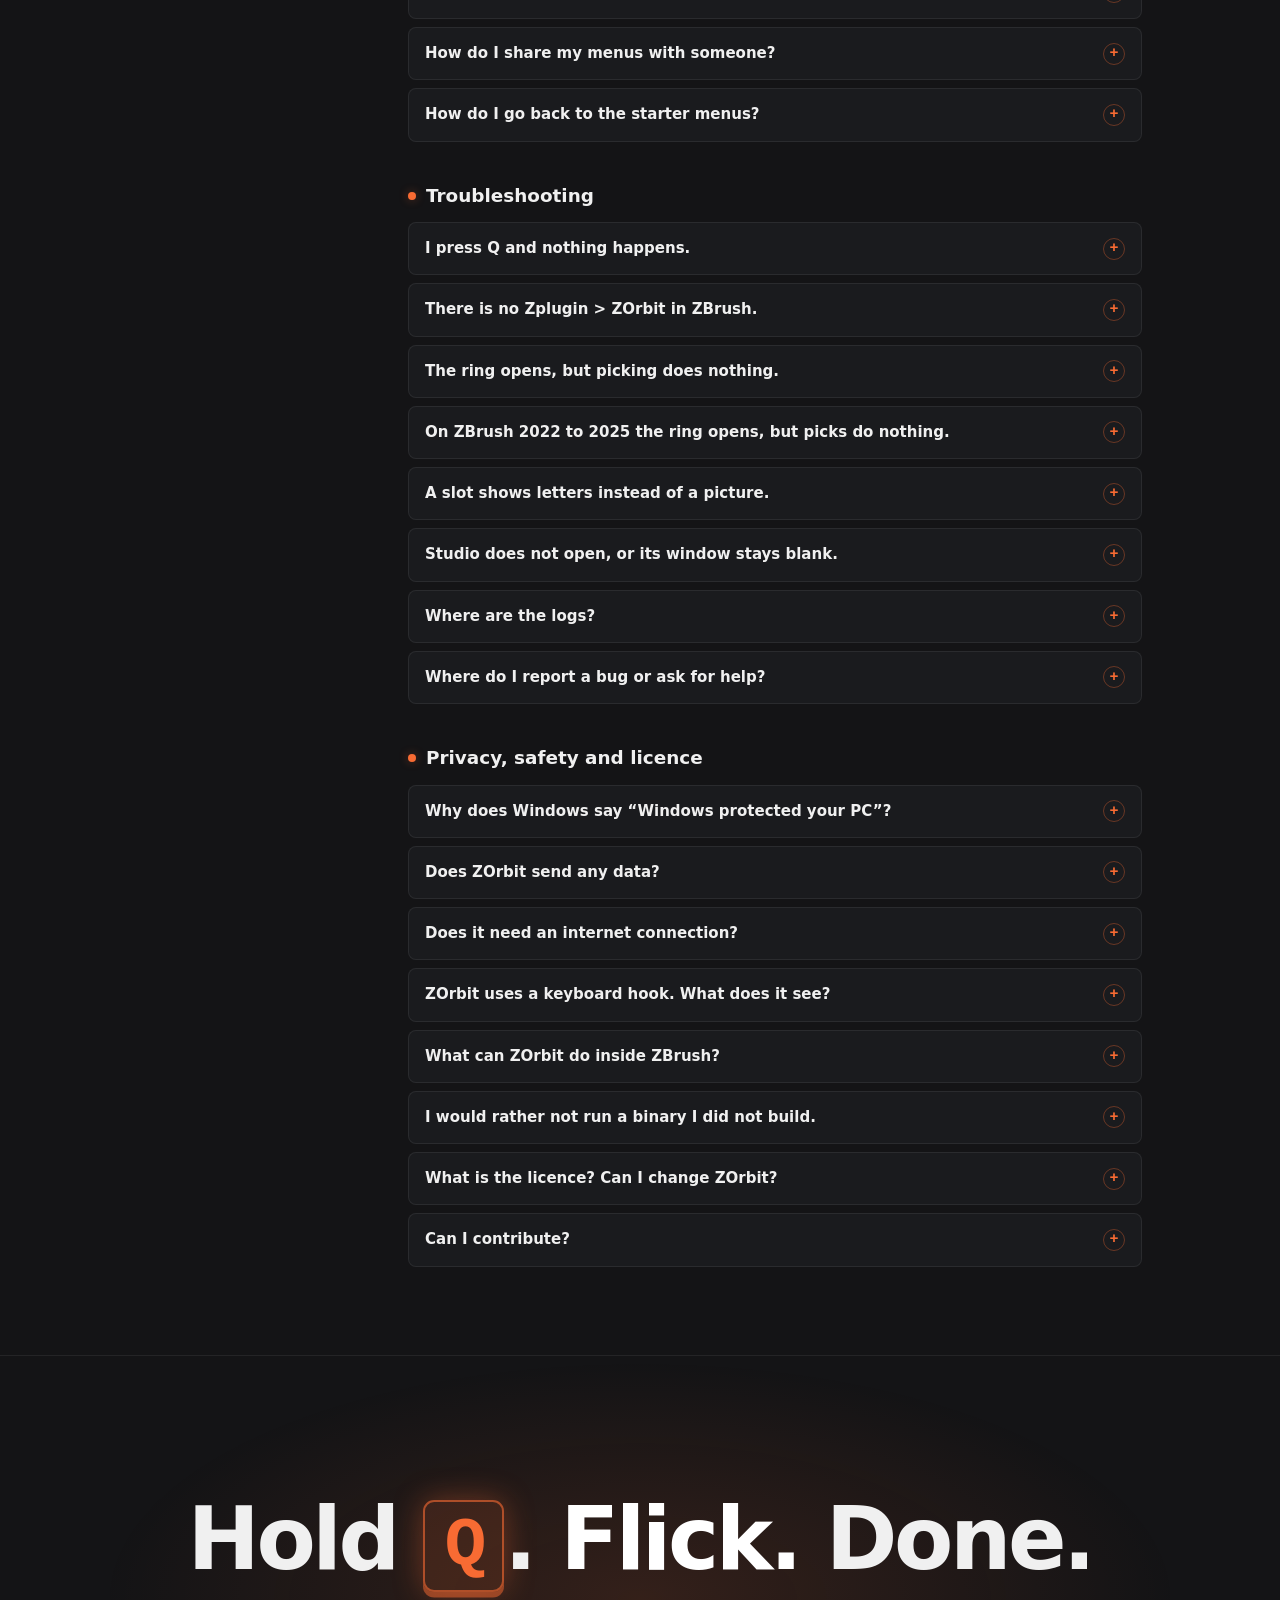
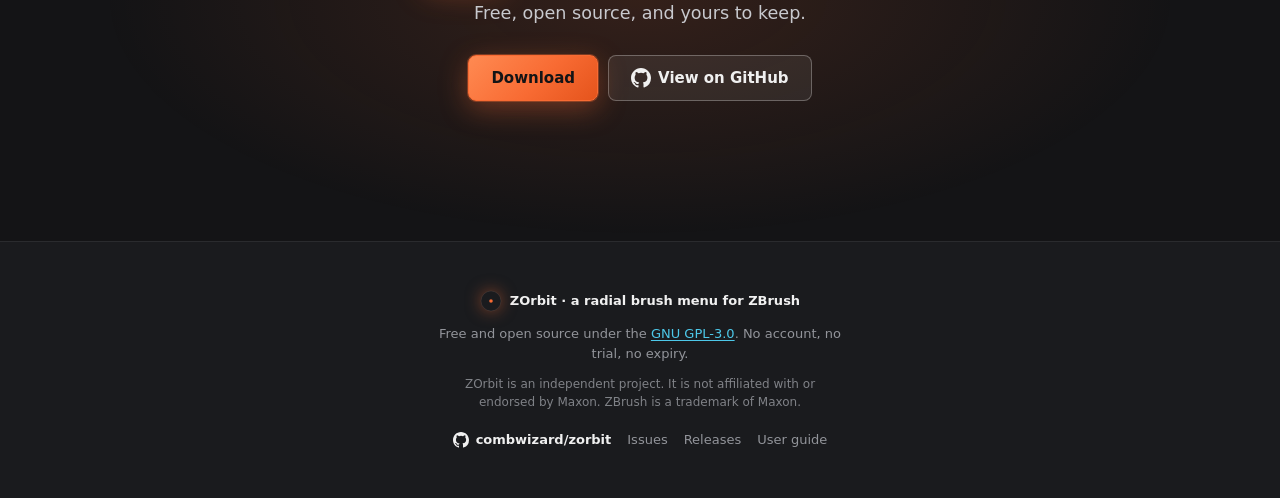
==== commit 0032b876: "Site: keep the sweep off the orange Z, back to the original sweep" ====
--- a/site/index.html
+++ b/site/index.html
@@ -78,7 +78,7 @@
       </div>
       <div class="hero-copy">
         <p class="badge"><span class="badge-dot" aria-hidden="true"></span>Free forever · Open source</p>
-        <h1><span class="shine" data-text="ZOrbit"><span class="wordmark-z">Z</span>Orbit</span></h1>
+        <h1><span class="shine"><span class="wordmark-z">Z</span>Orbit</span></h1>
         <p class="tagline">A radial brush menu for ZBrush</p>
         <p class="lede">Press <kbd>Q</kbd> over ZBrush and a ring of your favourite brushes and buttons appears around the cursor. Flick toward one and let go.</p>
         <p class="key-note"><span class="key-note-icon" aria-hidden="true">⌨</span>Q is just the default. Use any key or combination, and give each menu its own.</p>
@@ -1009,7 +1009,7 @@
 
   <section class="cta" aria-labelledby="ctaTitle">
     <div class="cta-rings" aria-hidden="true"><span></span><span></span><span></span><span></span></div>
-    <h2 id="ctaTitle">Hold <kbd>Q</kbd>. <span class="shine" data-text="Flick.">Flick.</span> Done.</h2>
+    <h2 id="ctaTitle">Hold <kbd>Q</kbd>. <span class="shine">Flick.</span> Done.</h2>
     <p>Free, open source, and yours to keep.</p>
     <div class="btn-row">
       <a class="btn primary download big" href="https://github.com/combwizard/zorbit/releases/latest">Download</a>
--- a/site/styles.css
+++ b/site/styles.css
@@ -107,12 +107,8 @@
   background: linear-gradient(90deg, var(--accent), var(--amber));
   -webkit-background-clip: text; background-clip: text; color: transparent;
 }
-/* The band rides on a copy of the text, so the letters keep their own colours under it. */
-.shine { position: relative; display: inline-block; color: #fff; }
-.shine::after {
-  content: attr(data-text); content: attr(data-text) / "";
-  position: absolute; inset: 0; white-space: nowrap; pointer-events: none;
-  background: linear-gradient(100deg, transparent 0%, transparent 38%, #ffb08a 46%, var(--accent) 50%, var(--cyan) 56%, transparent 64%, transparent 100%);
+.shine {
+  background: linear-gradient(100deg, #fff 0%, #fff 38%, #ffb08a 46%, var(--accent) 50%, var(--cyan) 56%, #fff 64%, #fff 100%);
   background-size: 300% 100%; background-position: 100% 0;
   -webkit-background-clip: text; background-clip: text; color: transparent;
   animation: shine 7s var(--ease) infinite;
@@ -1020,12 +1016,12 @@
 .reveal.in { opacity: 1; transform: none; filter: none; }
 @media (prefers-reduced-motion: reduce) {
   .reveal { opacity: 1; transform: none; filter: none; transition: none; }
-  .orb, .orbit, .badge-dot, .marquee-track, .glow-card, .glow-card::before, .cta-rings span, .win-run { animation: none; }
+  .orb, .orbit, .shine, .badge-dot, .marquee-track, .glow-card, .glow-card::before, .cta-rings span, .win-run { animation: none; }
   .marquee-track { flex-wrap: wrap; justify-content: center; width: auto; padding: 0 24px; }
   .marquee-track > :nth-child(n + 23) { display: none; }
   .rec-dot { animation: none; }
   .cta-rings span:first-child { opacity: .5; transform: scale(2); }
-  .shine::after { display: none; }
+  .shine { background-position: 100% 0; }
   .btn.primary::after { display: none; }
 }
 
